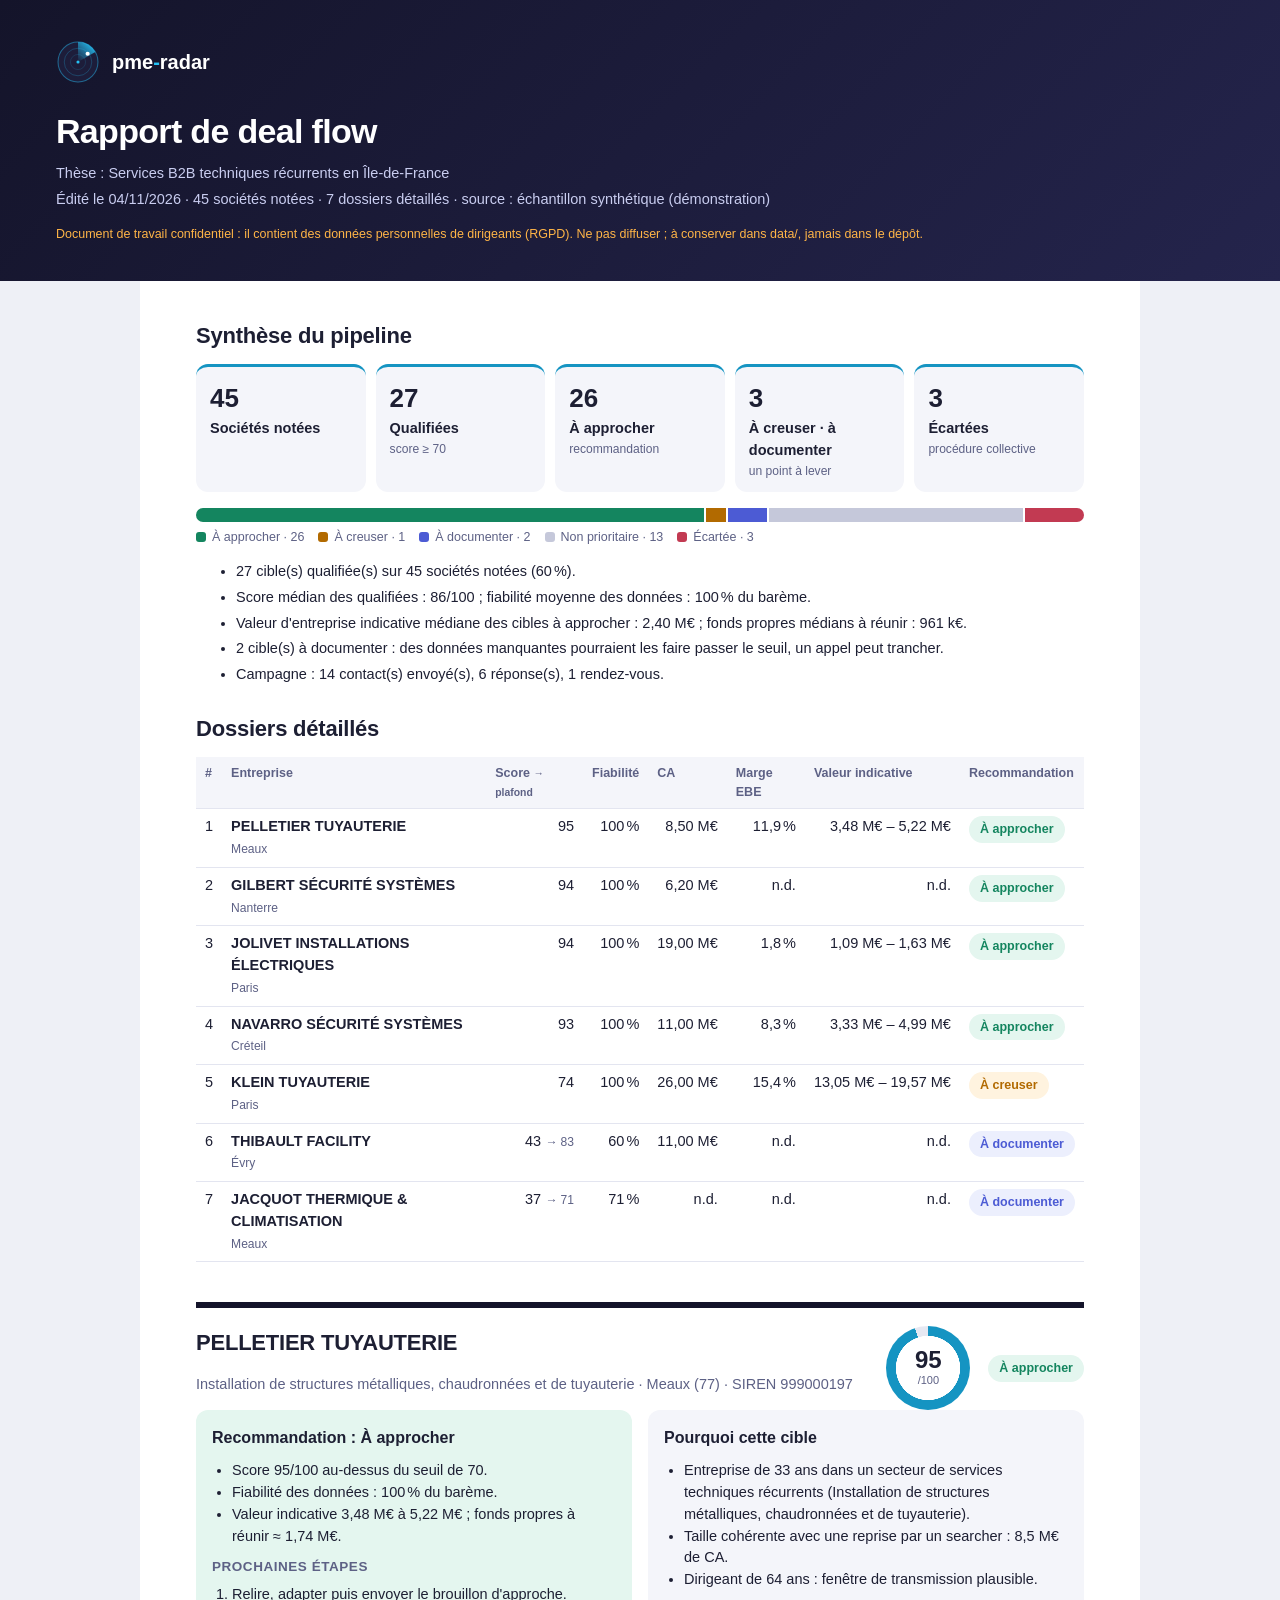
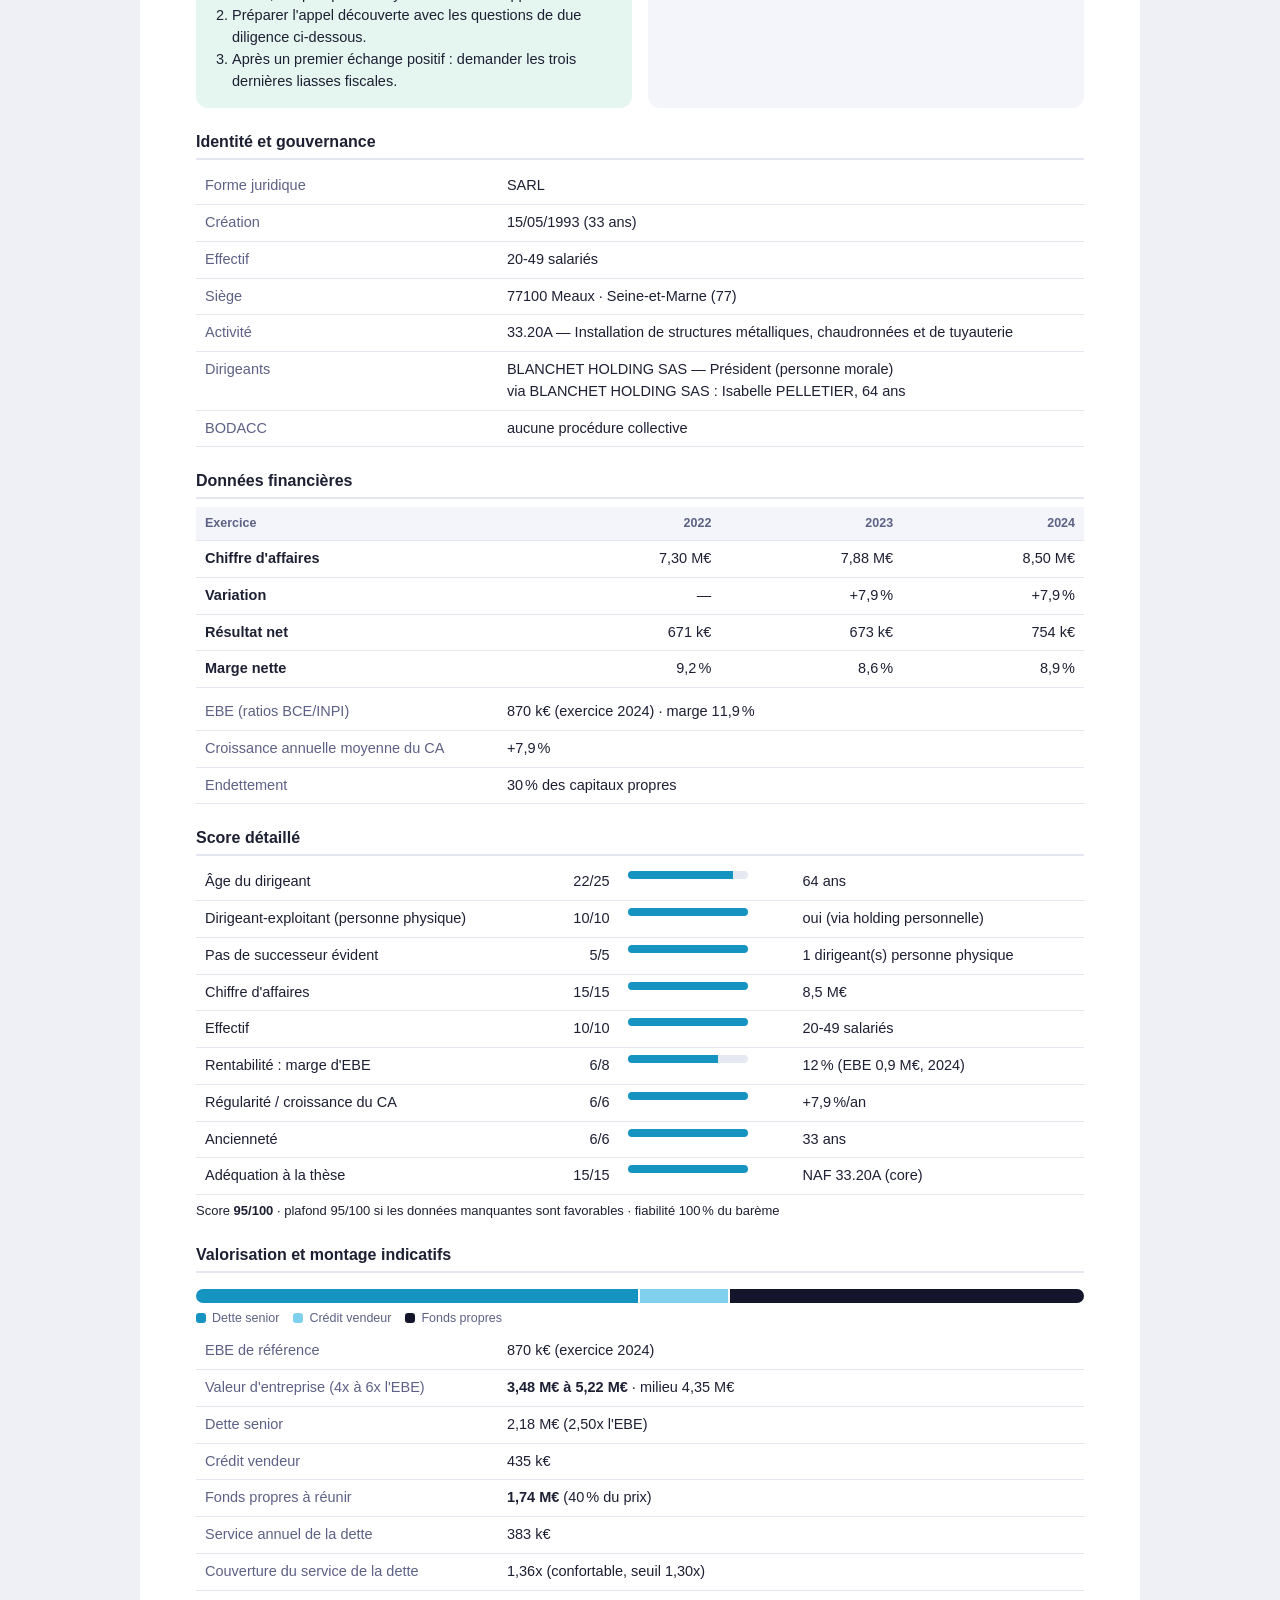
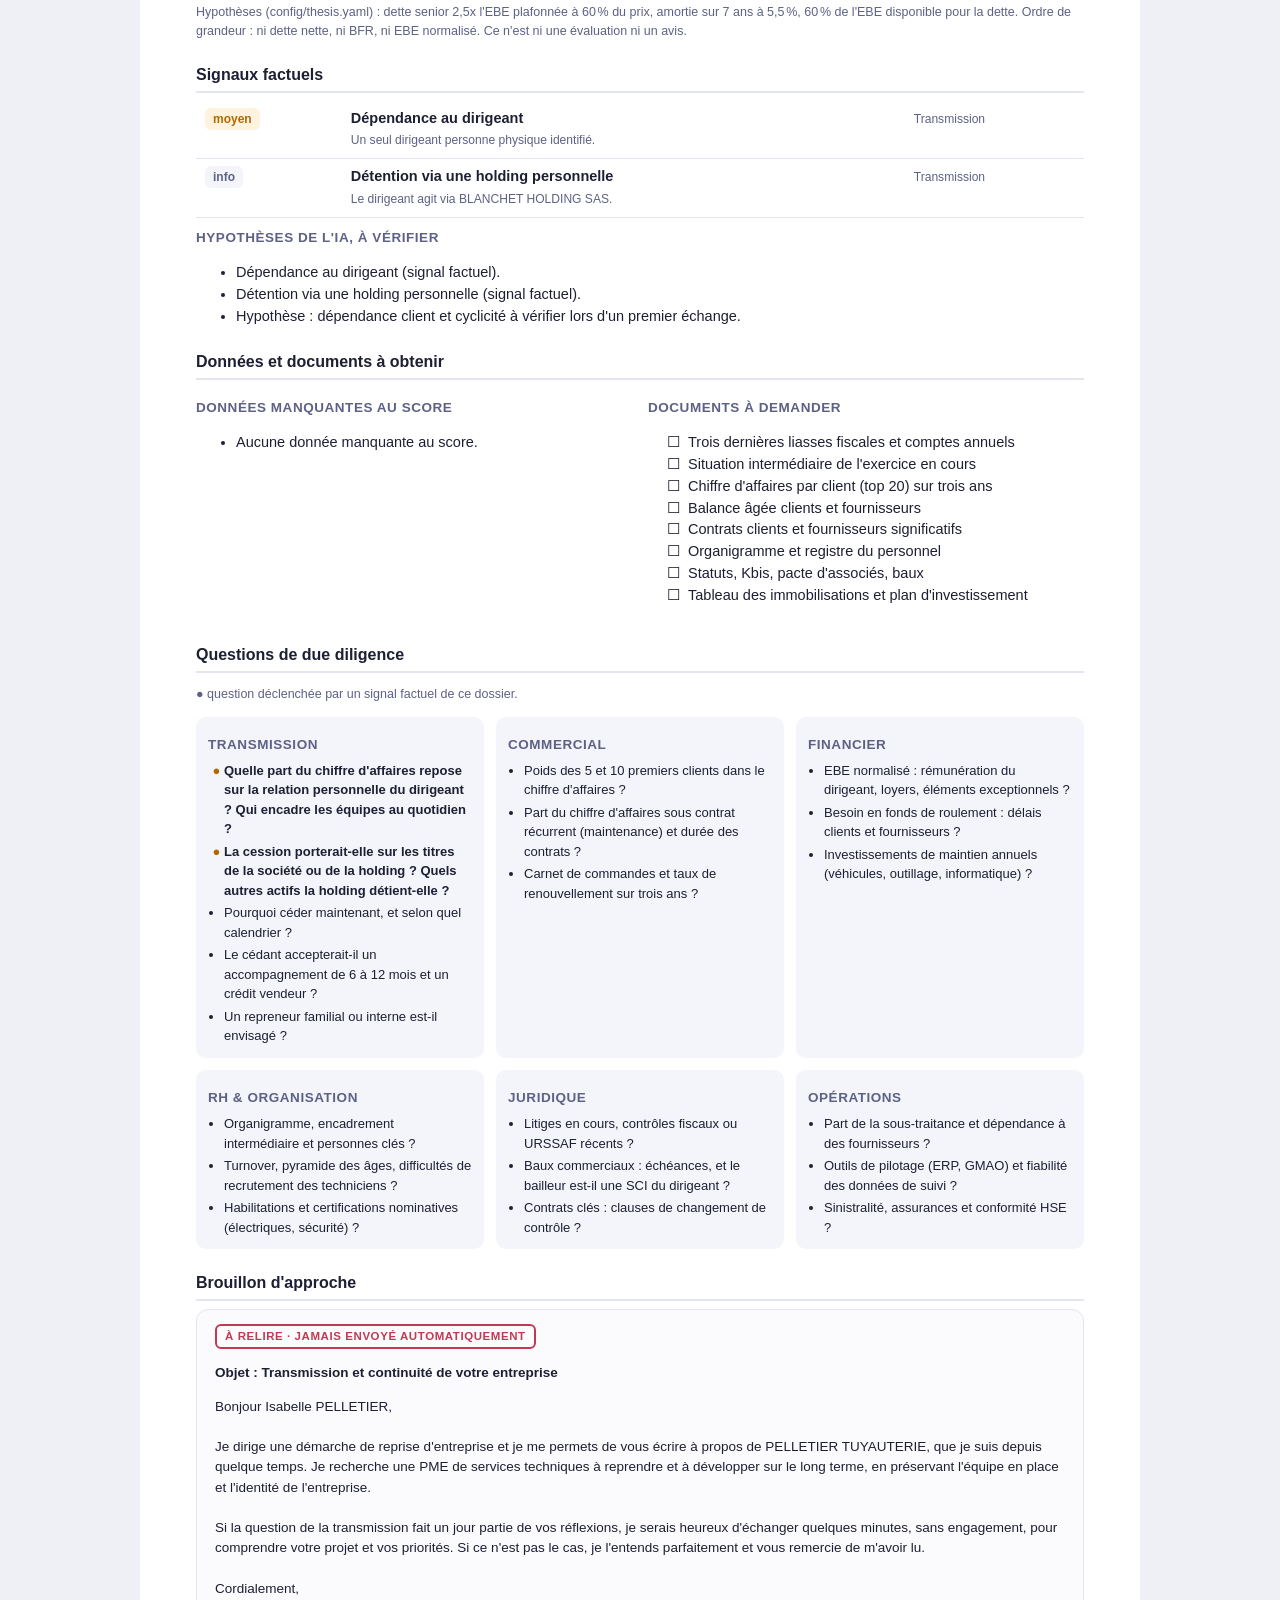
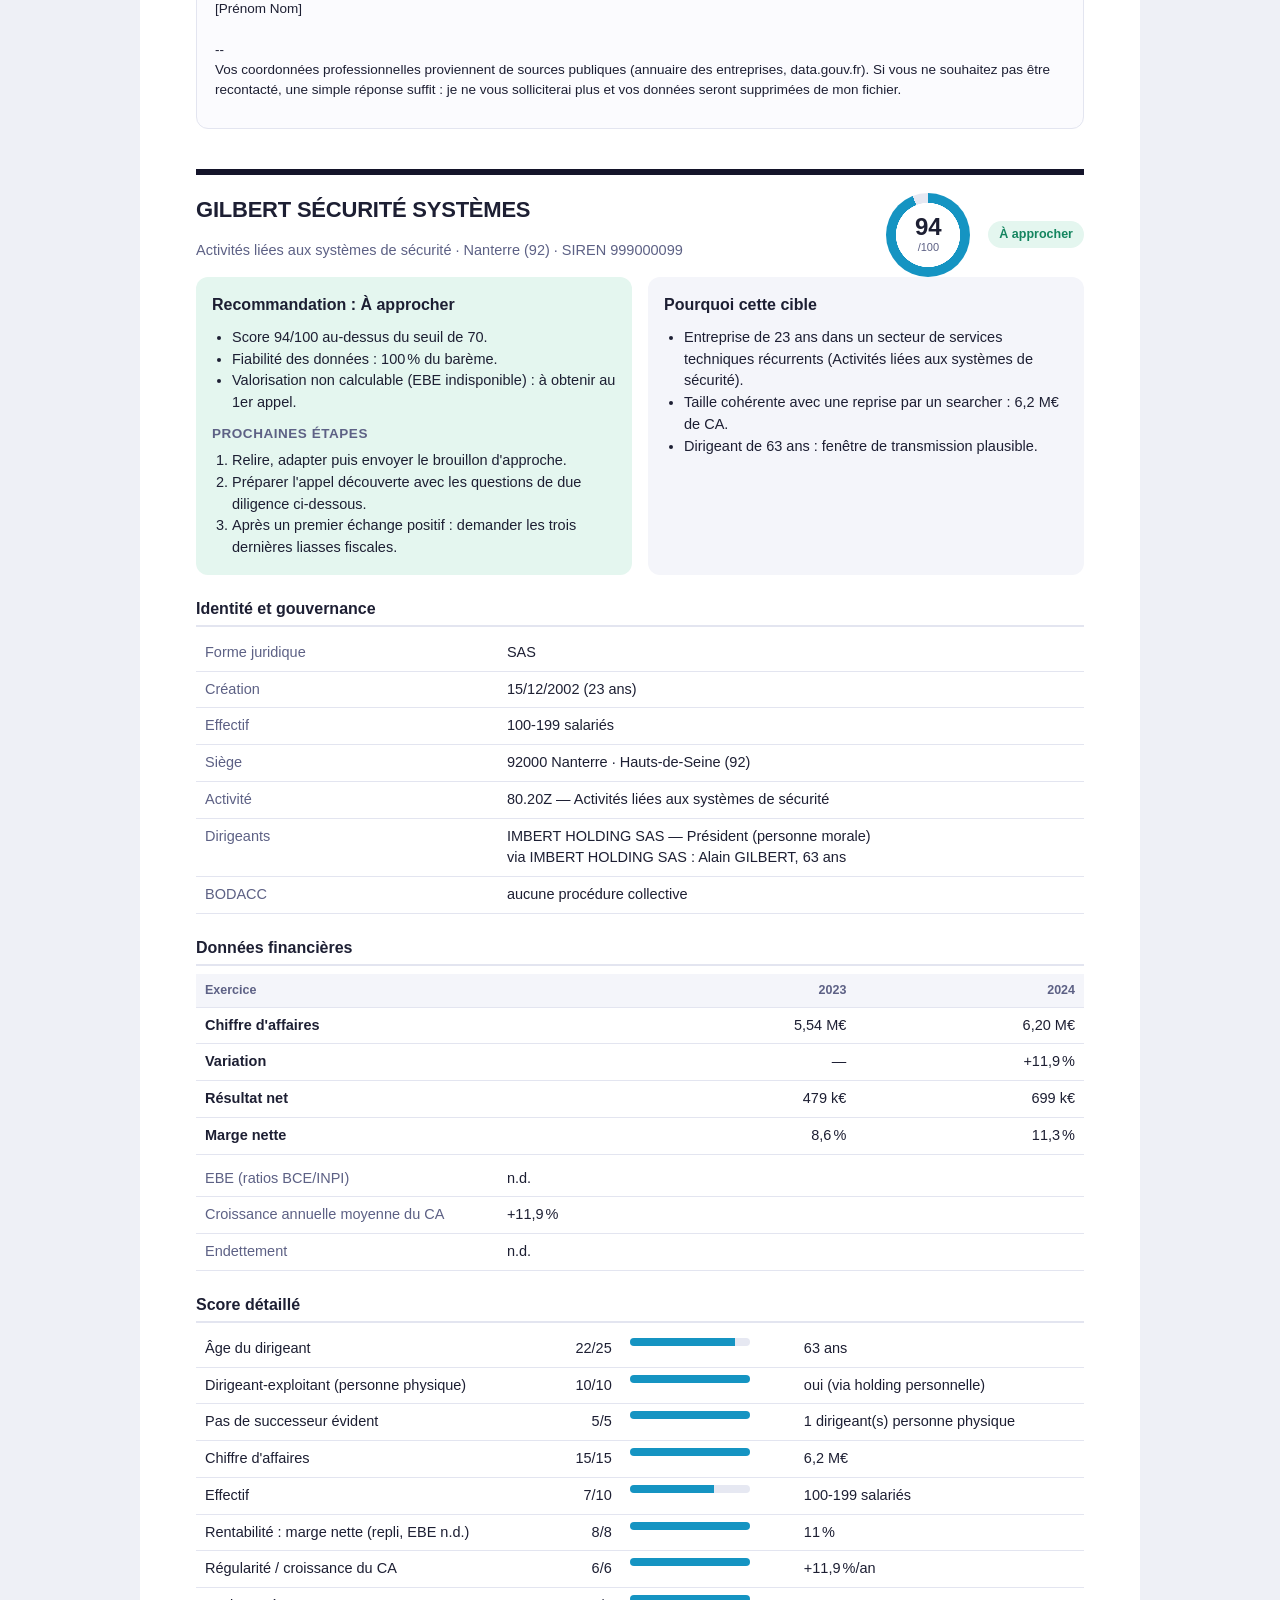
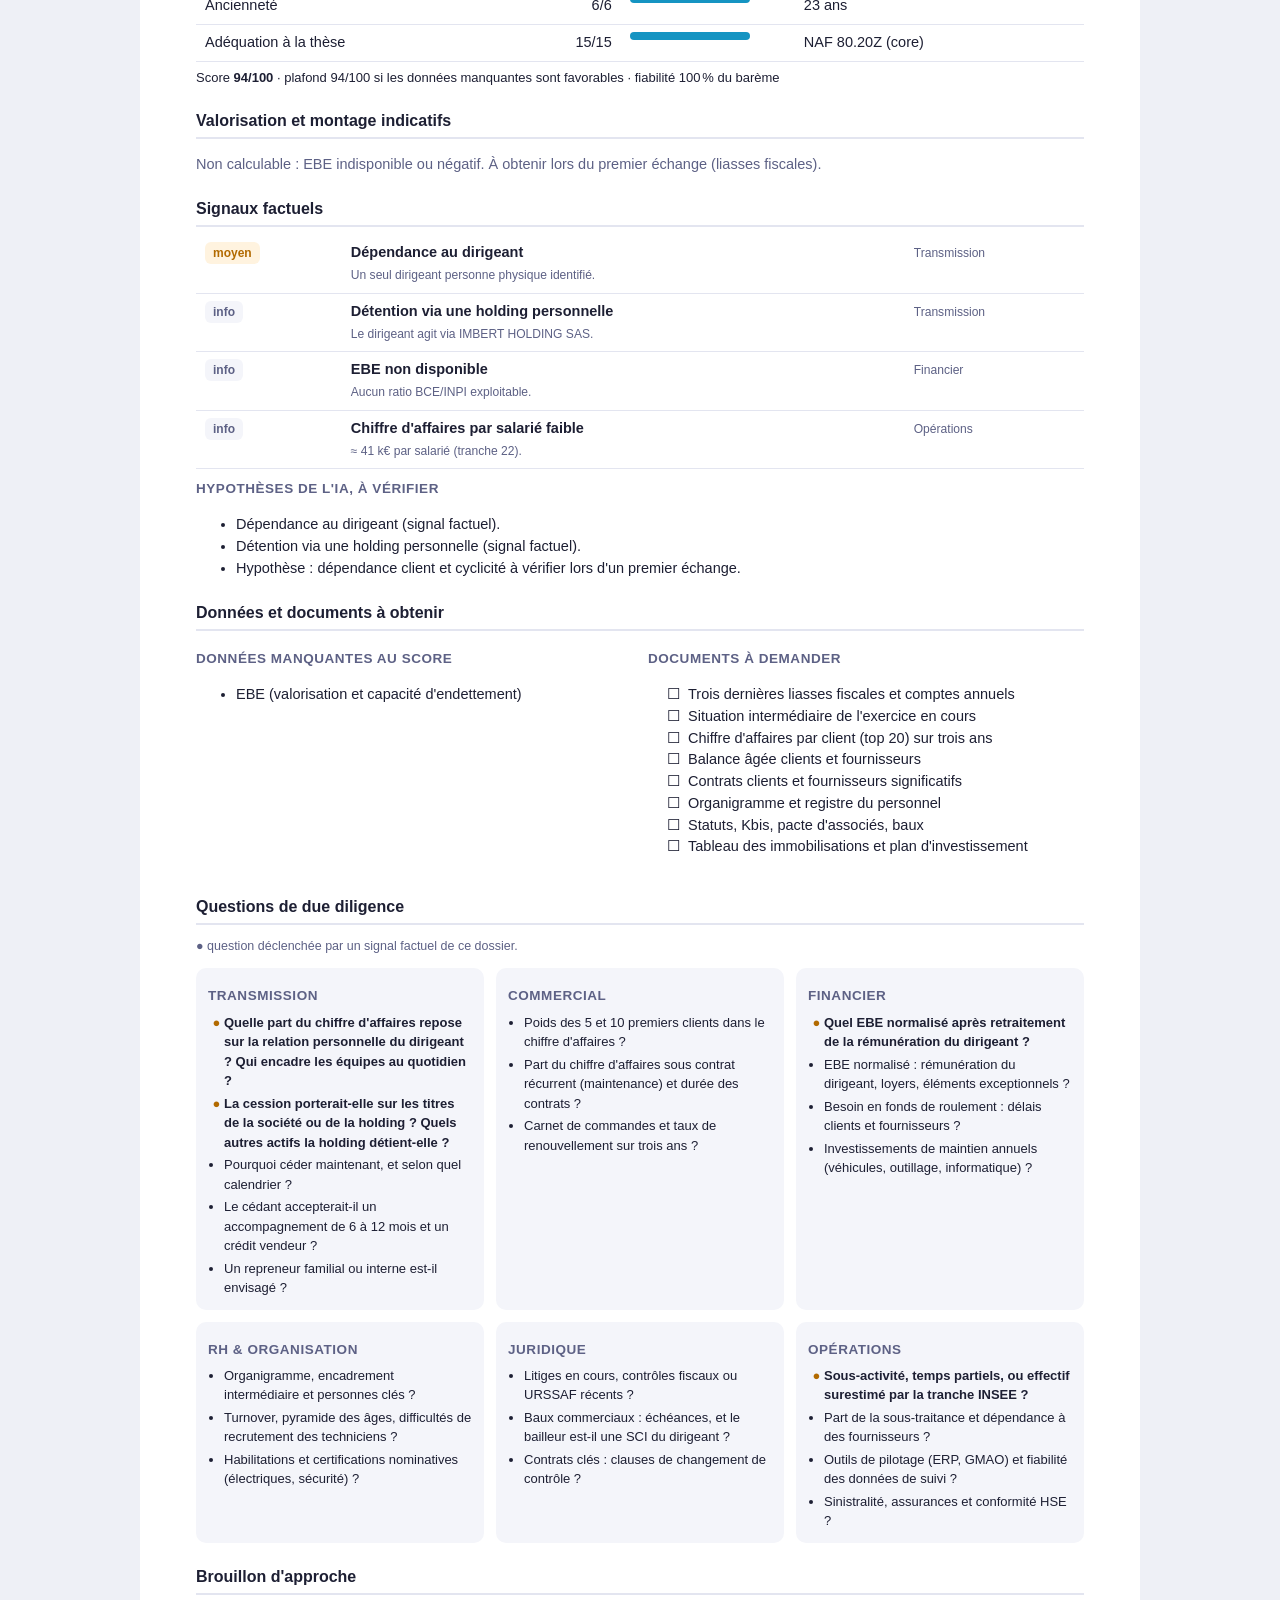
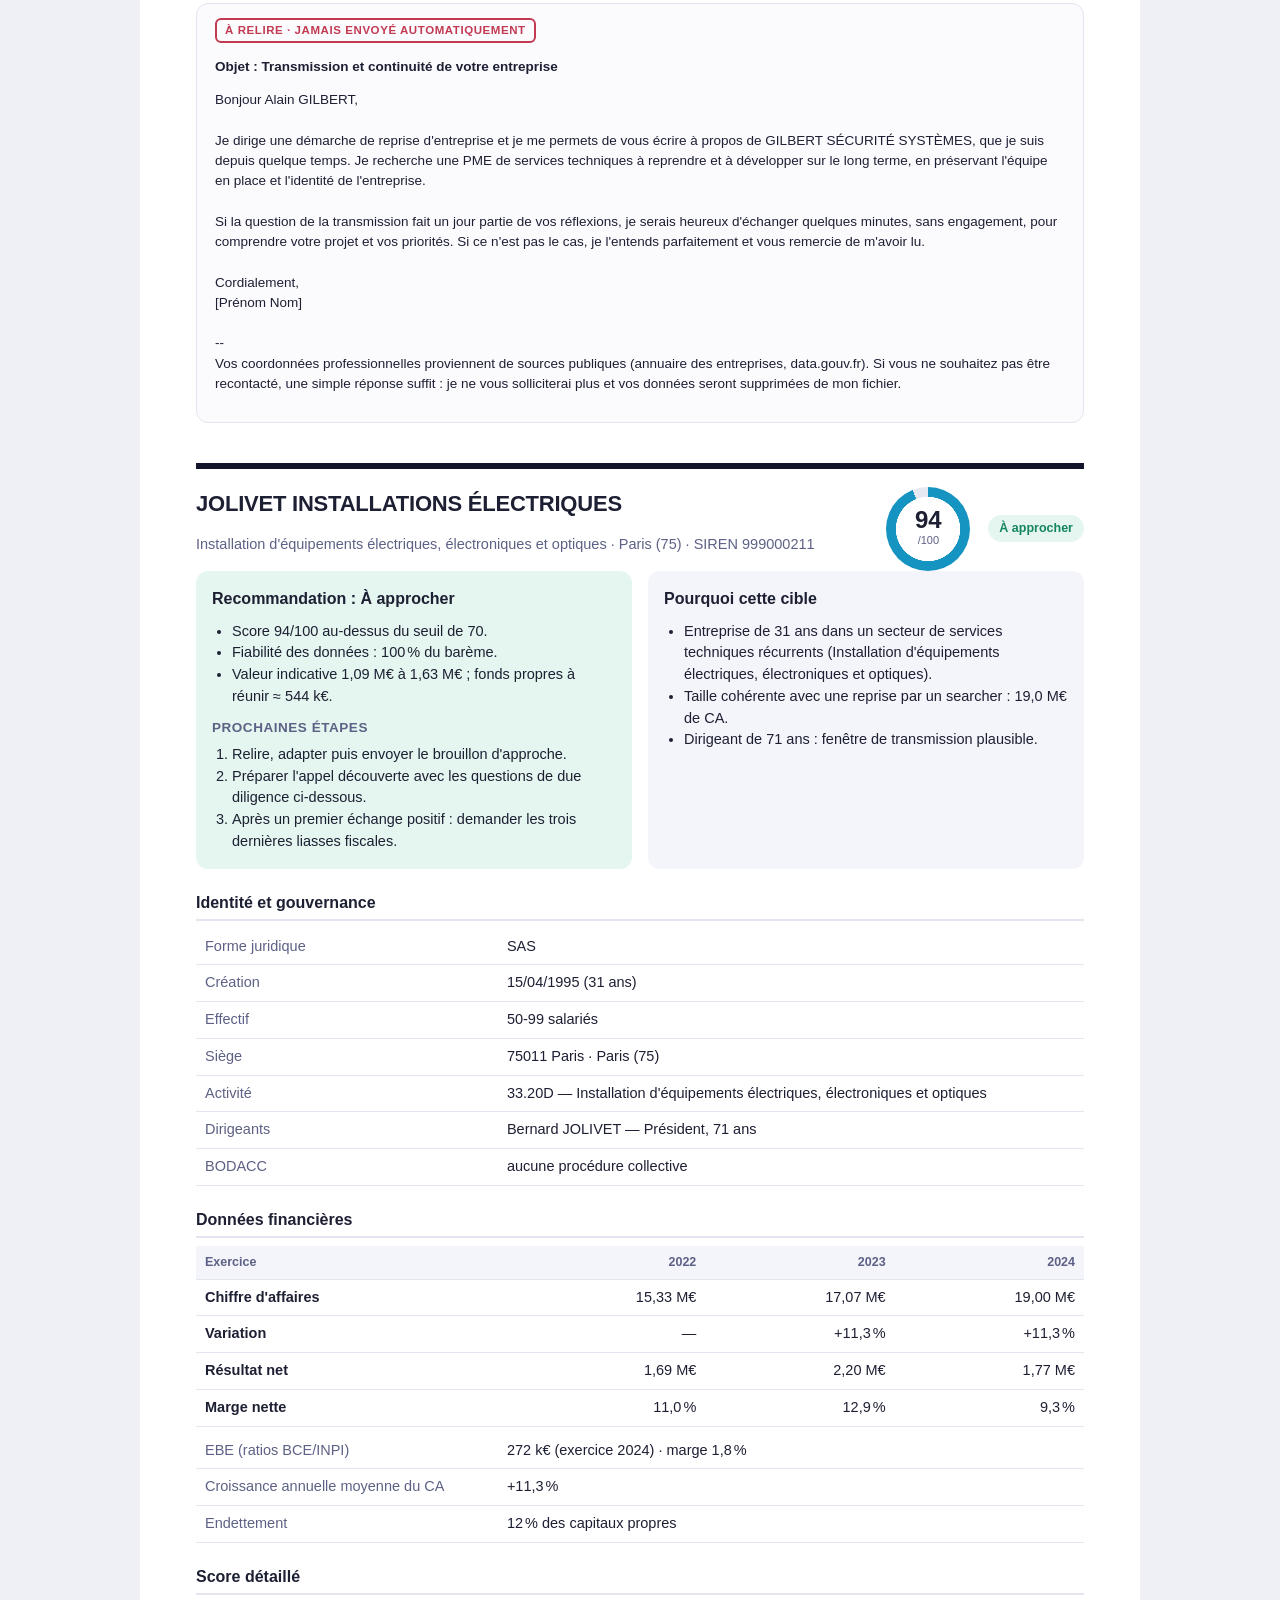
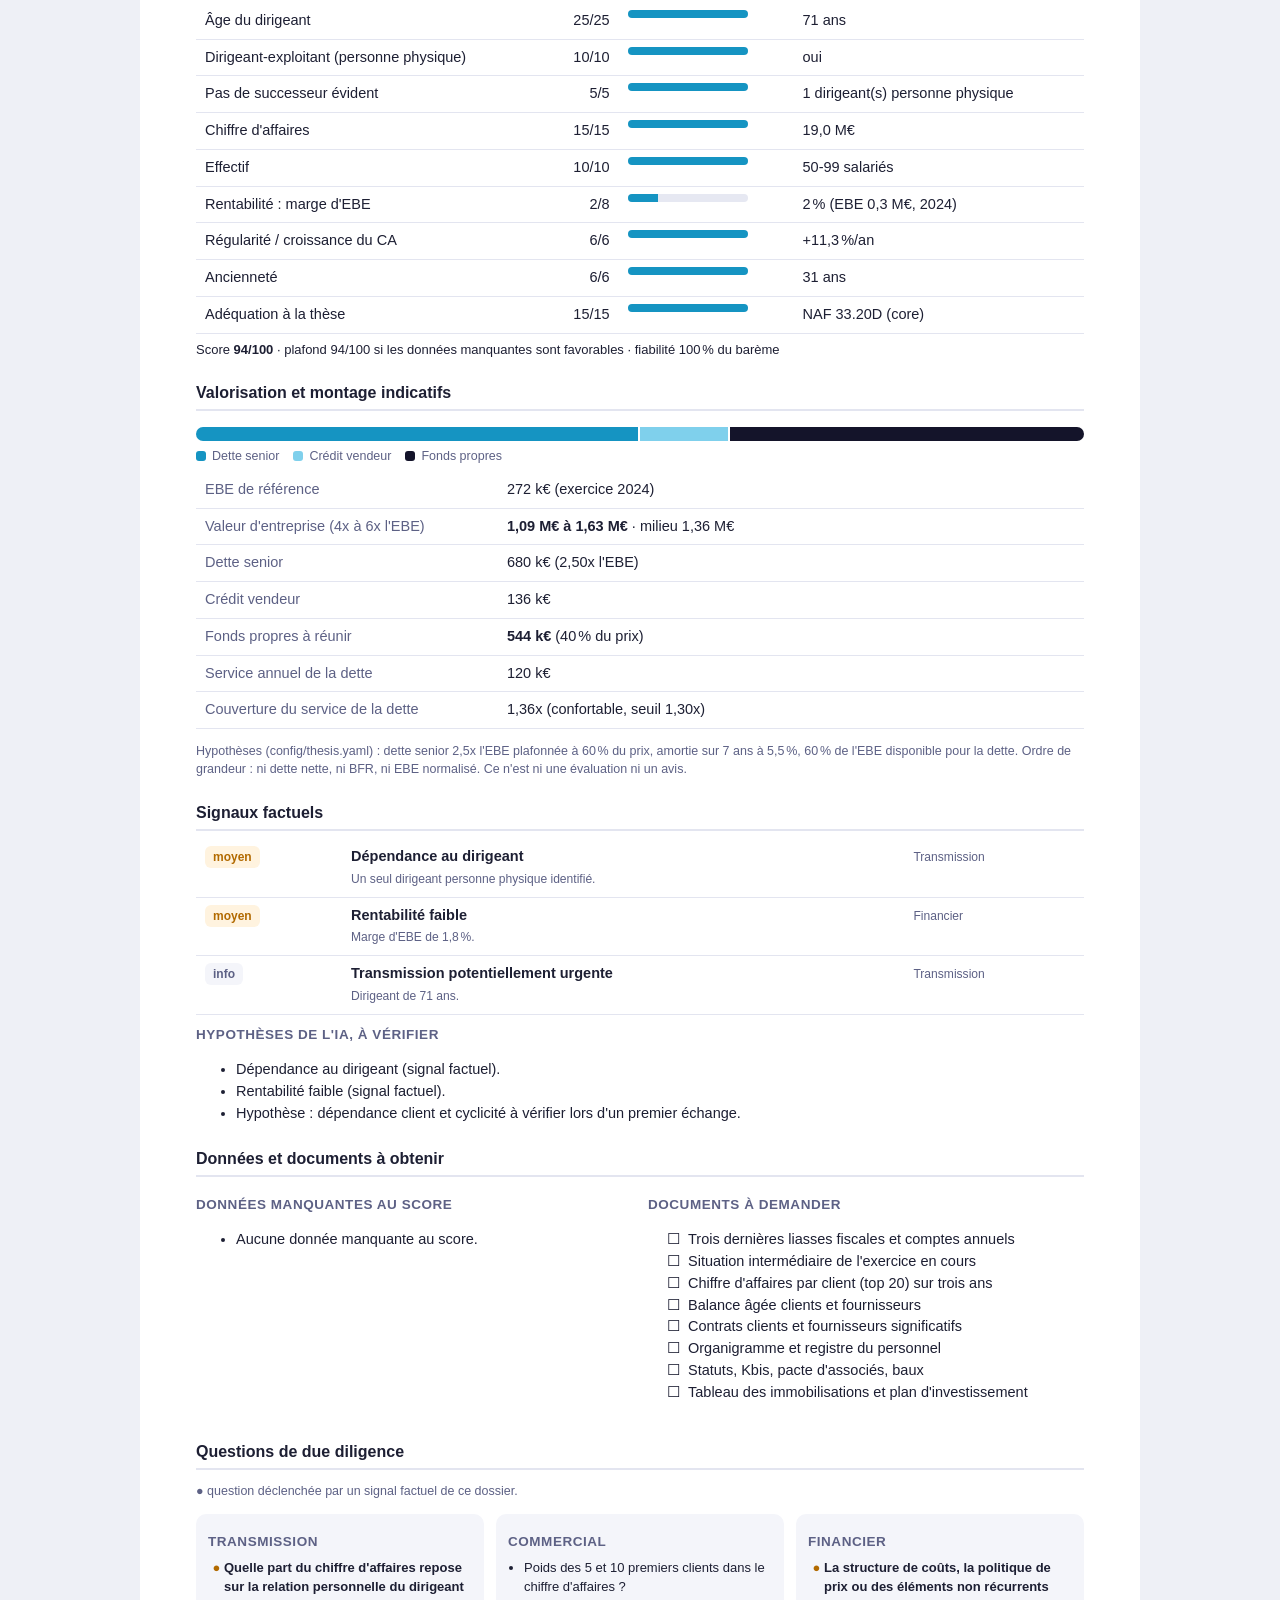
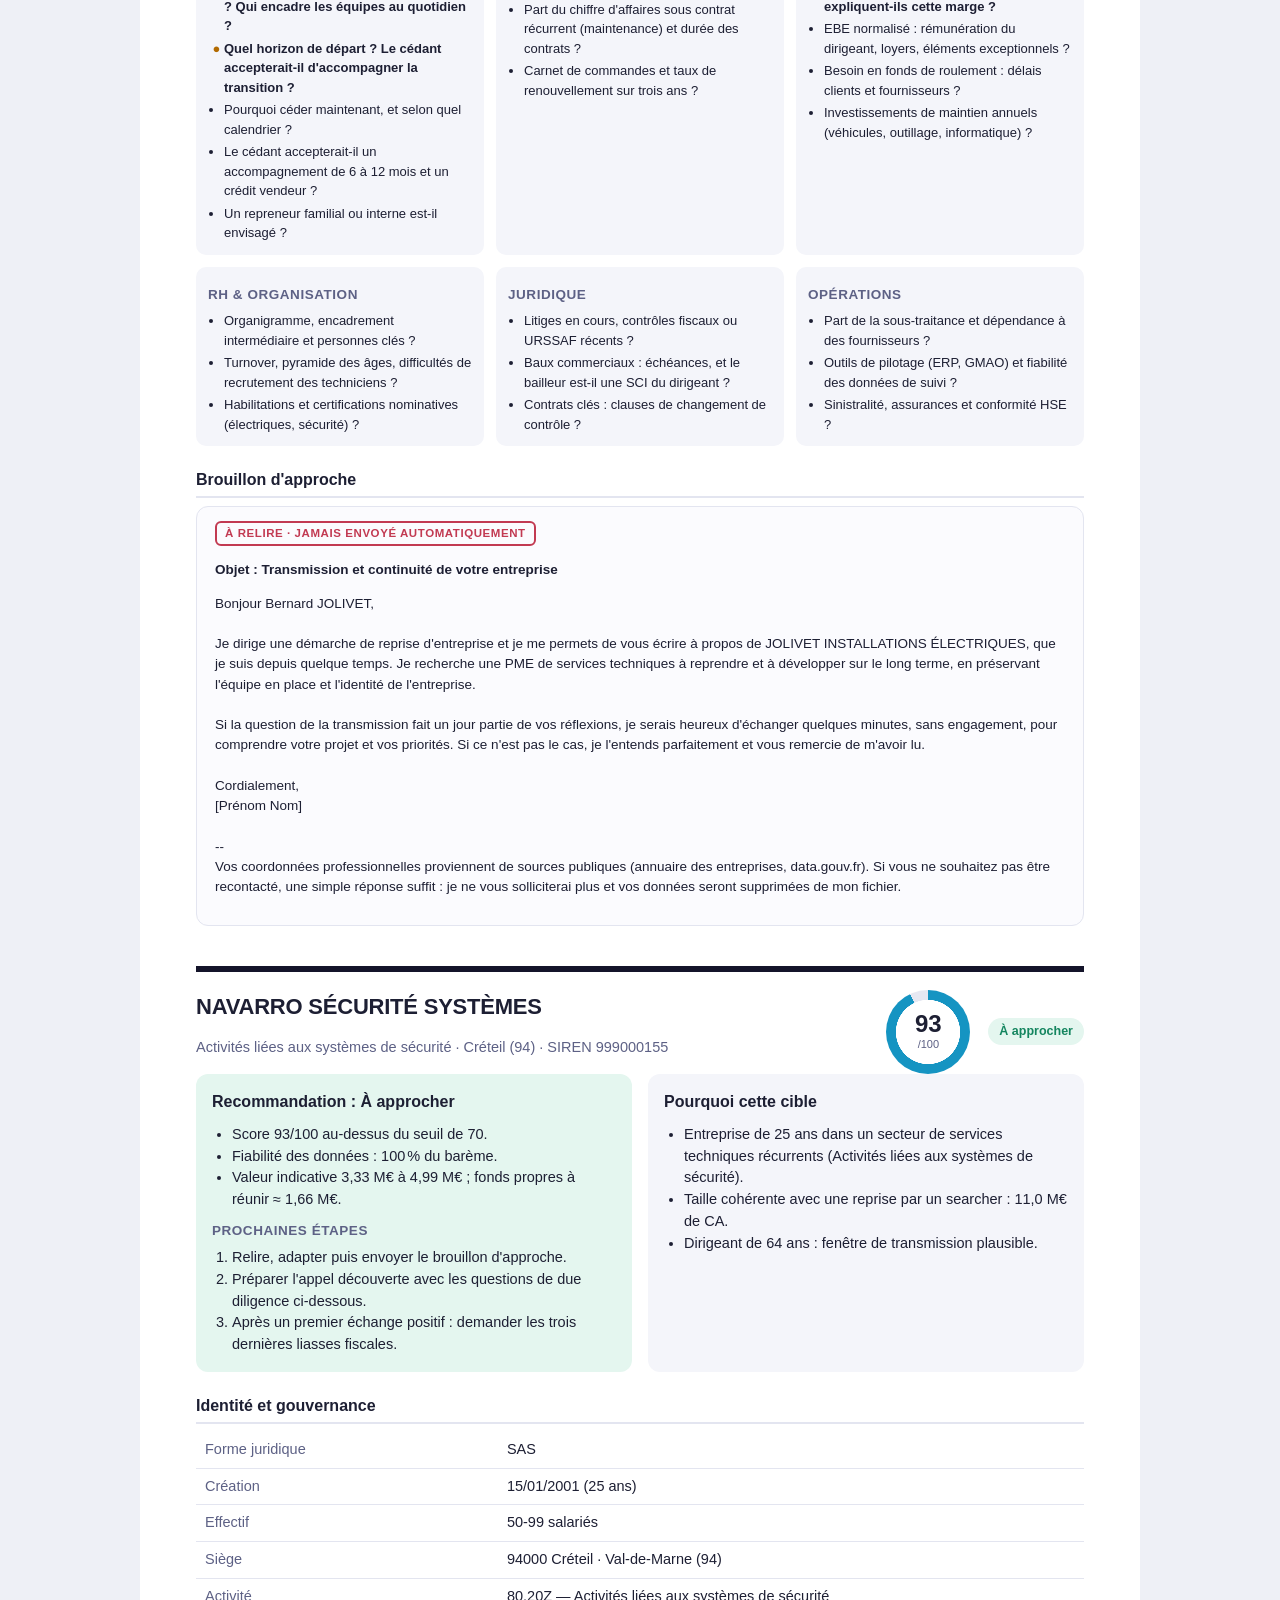
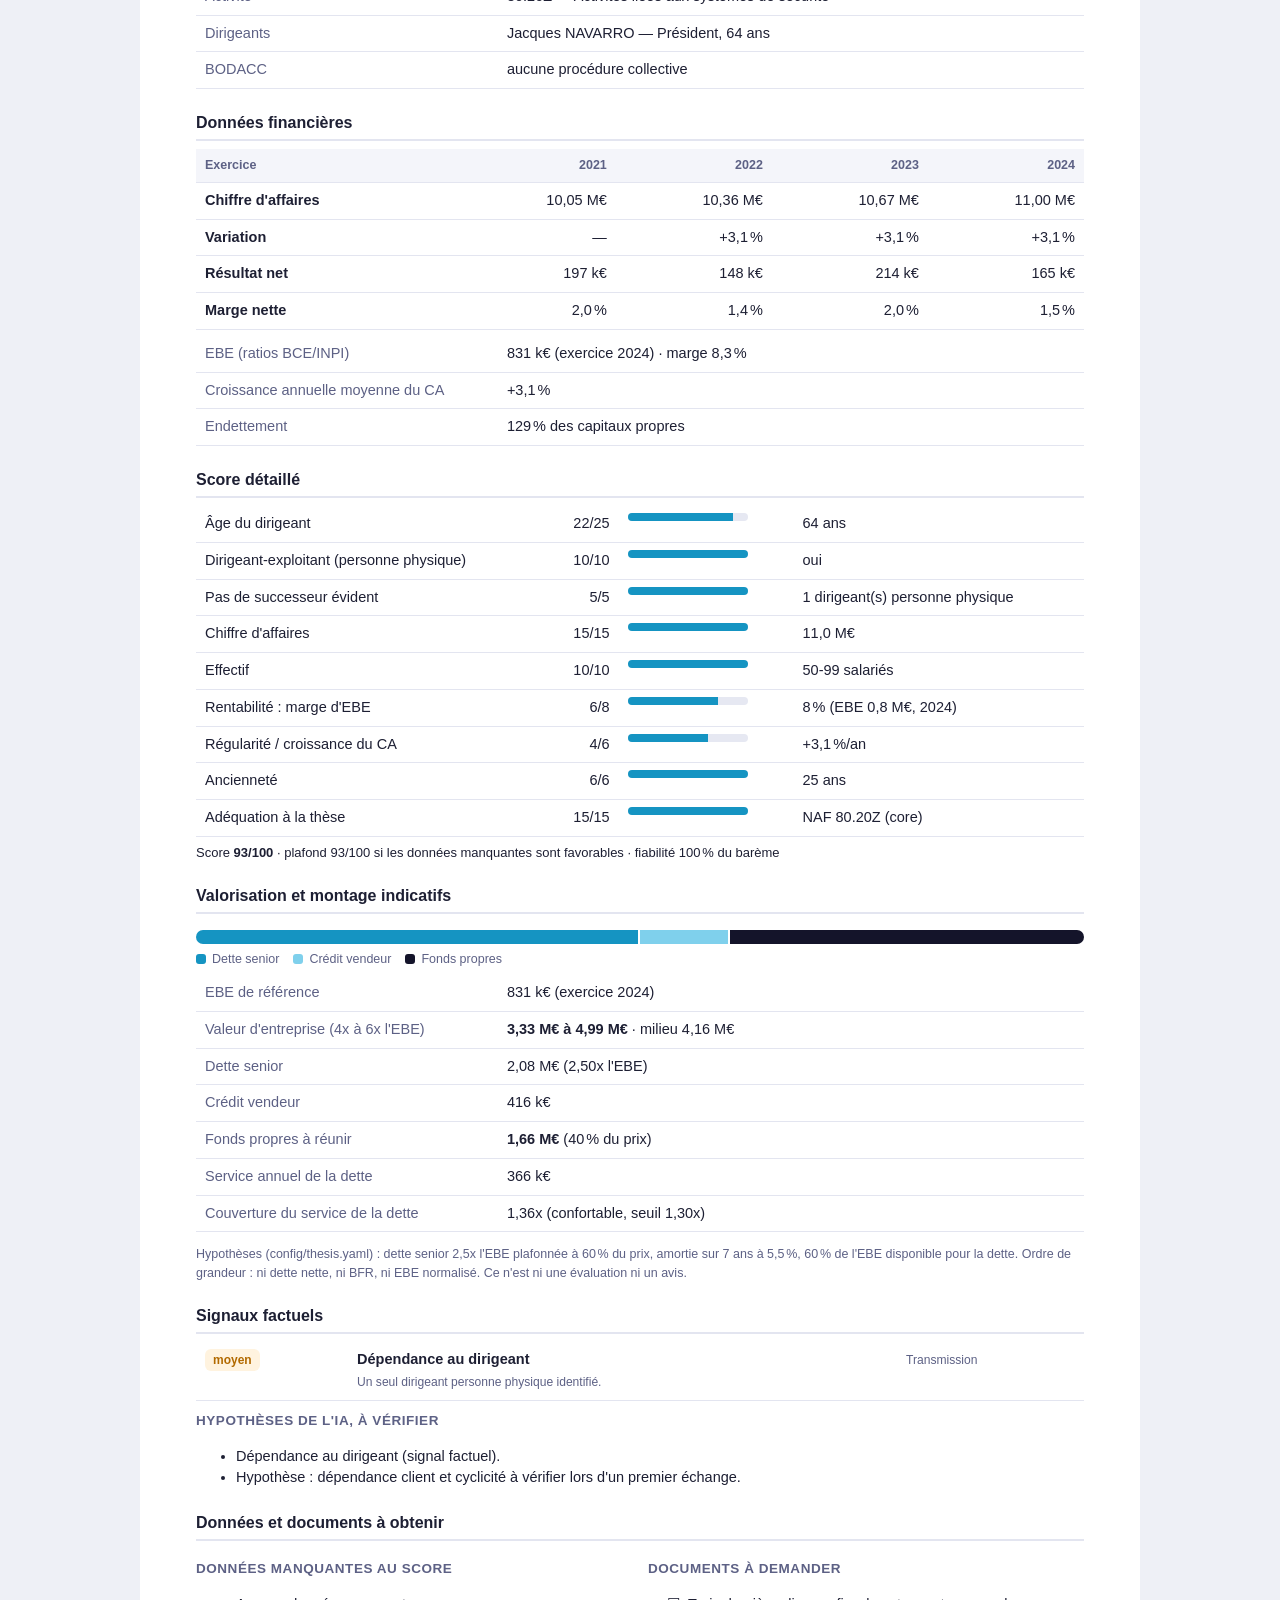
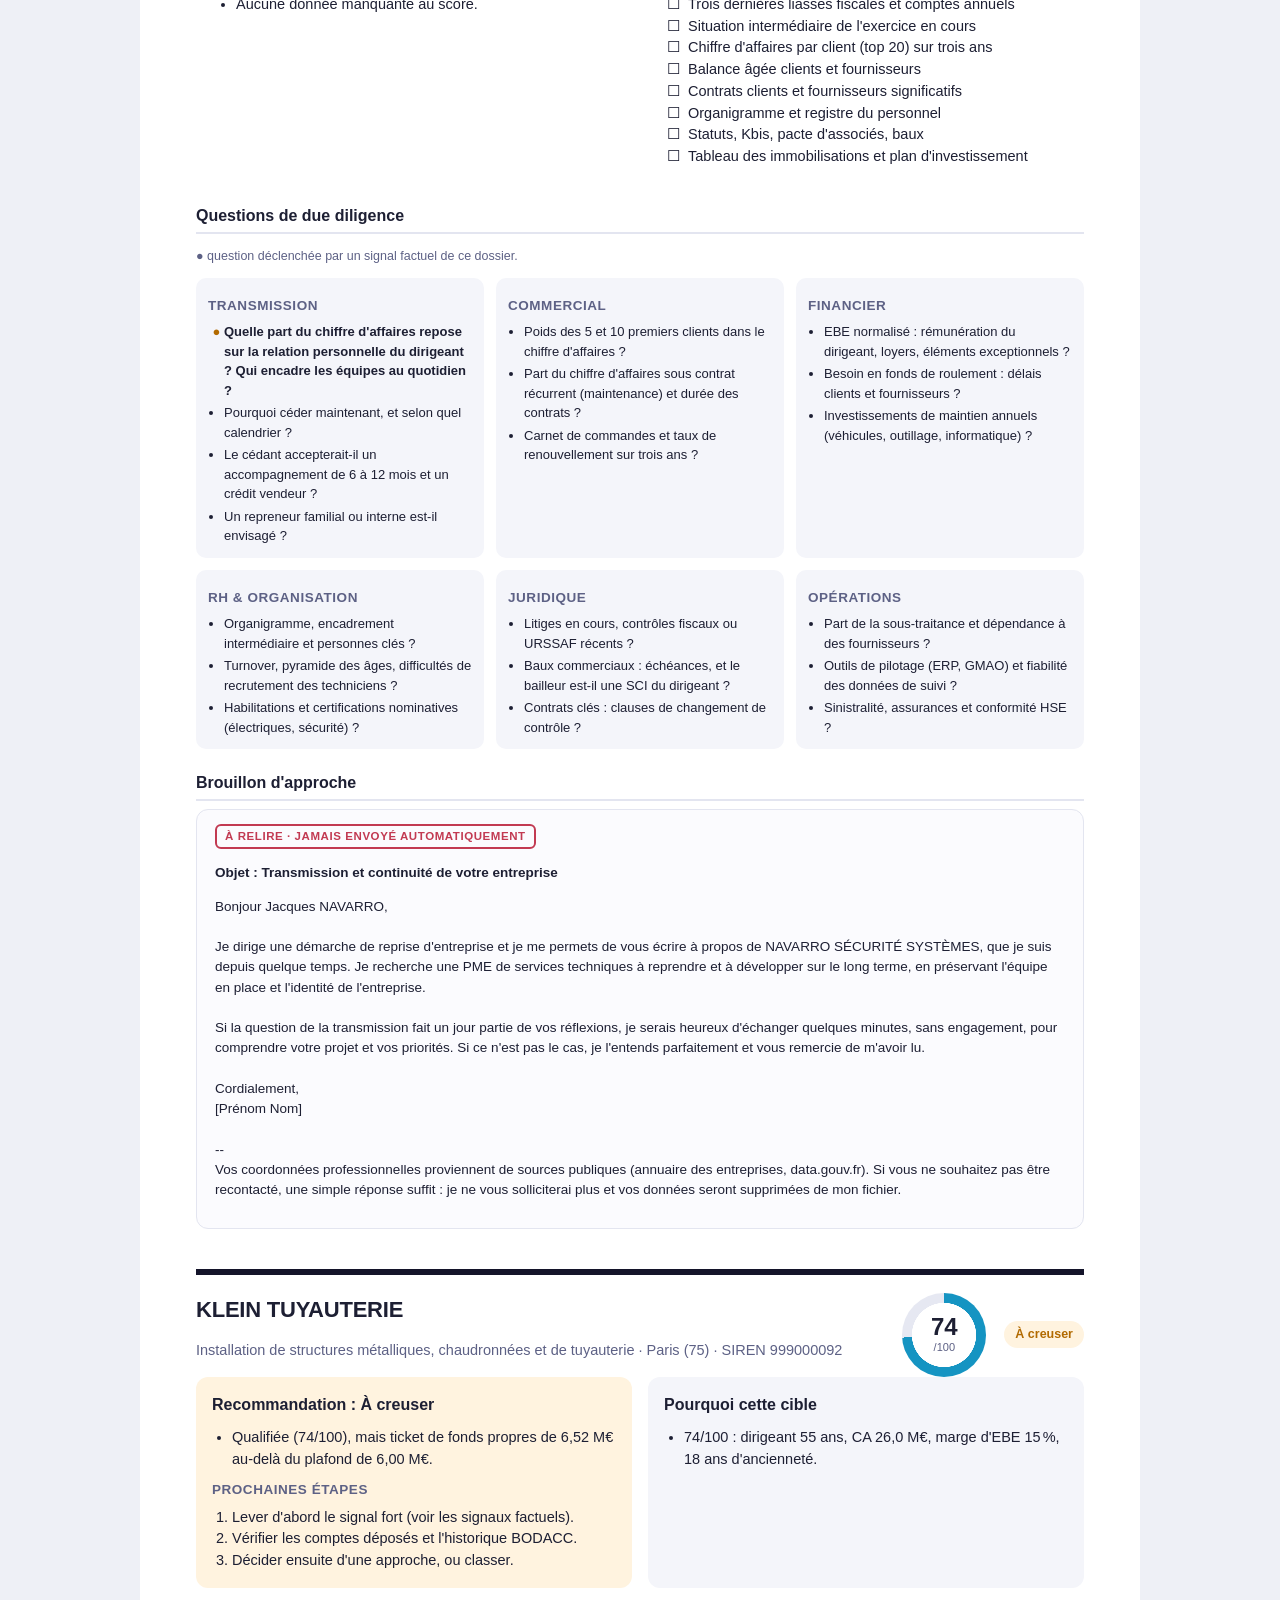
==== examples/rapport_deal_flow_sample.html @ 5a406015 "feat(rapport): rapport de deal flow avec dossier de pré-due diligence par cible - pme-radar report (" ====
<!doctype html>
<html lang="fr"><head><meta charset="utf-8"><meta name="viewport" content="width=device-width,initial-scale=1">
<title>Rapport de deal flow · pme-radar</title><style>
:root{--ink:#1d1f33;--muted:#5d6185;--line:#e3e5f0;--soft:#f4f5fa;--cyan:#1594c2;--cyan-l:#e6f6fc;
--go:#14855f;--go-l:#e4f6ef;--dig:#b26a00;--dig-l:#fff3df;--doc:#4c5bd4;--doc-l:#eceffd;--low:#6b6f8e;
--low-l:#eff0f5;--out:#c23a52;--out-l:#fdecef}
*{box-sizing:border-box}html{-webkit-print-color-adjust:exact;print-color-adjust:exact}
body{margin:0;background:#eef0f6;color:var(--ink);font:14.5px/1.5 Inter,"Segoe UI",Helvetica,Arial,sans-serif}
.cover{background:linear-gradient(135deg,#14142a 0%,#24244c 100%);color:#fff;padding:40px 56px 34px}
.cover .brand{display:flex;align-items:center;gap:12px;font-size:20px;font-weight:700}
.cover .brand span{color:#25c2f5}.cover h1{font-size:34px;margin:22px 0 6px;letter-spacing:-.02em}
.cover p{margin:4px 0;color:#c9cdf0}.cover .conf{margin-top:14px;font-size:12.5px;color:#ffb547}
main{max-width:1000px;margin:0 auto;background:#fff;padding:12px 56px 40px}
section{margin-top:26px}h2{font-size:22px;margin:0 0 12px;letter-spacing:-.01em}
h3{font-size:16px;margin:22px 0 8px;padding-bottom:4px;border-bottom:2px solid var(--line)}
h4{font-size:13.5px;margin:10px 0 6px;color:var(--muted);text-transform:uppercase;letter-spacing:.04em}
table{width:100%;border-collapse:collapse;margin:6px 0}th,td{padding:7px 9px;border-bottom:1px solid var(--line);
text-align:left;vertical-align:top}thead th{background:var(--soft);font-size:12.5px;color:var(--muted)}
.num{text-align:right;white-space:nowrap}.kv th{width:34%;color:var(--muted);font-weight:500}
.muted{color:var(--muted)}.small{font-size:12.5px}small{color:var(--muted)}
.kpis{display:grid;grid-template-columns:repeat(5,1fr);gap:10px}.kpi{background:var(--soft);border-radius:12px;
padding:12px 14px;border-top:3px solid var(--cyan)}.kpi b{display:block;font-size:26px}.kpi span{font-weight:600}
.kpi small{display:block}.stack{display:flex;height:14px;border-radius:7px;overflow:hidden;margin:16px 0 6px;gap:2px}
.stack i{display:block}.bar-go{background:var(--go)}.bar-dig{background:var(--dig)}.bar-doc{background:var(--doc)}
.bar-low{background:#c5c8da}.bar-out{background:var(--out)}.bar-debt{background:#1594c2}.bar-vendor{background:#7fd0ec}
.bar-equity{background:#14142a}.legend{display:flex;gap:14px;flex-wrap:wrap;font-size:12.5px;color:var(--muted)}
.lg:before{content:"";display:inline-block;width:10px;height:10px;border-radius:3px;margin-right:6px;vertical-align:-1px}
.lg-go:before{background:var(--go)}.lg-dig:before{background:var(--dig)}.lg-doc:before{background:var(--doc)}
.lg-low:before{background:#c5c8da}.lg-out:before{background:var(--out)}.lg-debt:before{background:#1594c2}
.lg-vendor:before{background:#7fd0ec}.lg-equity:before{background:#14142a}.points li{margin:4px 0}
.reco{display:inline-block;padding:4px 11px;border-radius:999px;font-size:12.5px;font-weight:700;white-space:nowrap}
.reco-go{background:var(--go-l);color:var(--go)}.reco-dig{background:var(--dig-l);color:var(--dig)}
.reco-doc{background:var(--doc-l);color:var(--doc)}.reco-low{background:var(--low-l);color:var(--low)}
.reco-out{background:var(--out-l);color:var(--out)}.rank a{color:var(--ink);font-weight:600;text-decoration:none}
.dossier{border-top:6px solid #14142a;padding-top:18px;margin-top:40px}
.d-head{display:flex;align-items:center;gap:18px}.d-head>div:first-child{flex:1}.d-head h2{margin:0}
.gauge{--v:0;width:84px;height:84px;border-radius:50%;display:grid;place-content:center;text-align:center;
background:radial-gradient(closest-side,#fff 76%,transparent 77% 100%),conic-gradient(var(--cyan) calc(var(--v)*1%),#e6e8f2 0)}
.gauge b{font-size:24px;line-height:1}.gauge small{font-size:11px}
.grid2{display:grid;grid-template-columns:1fr 1fr;gap:16px}.box{background:var(--soft);border-radius:12px;padding:12px 16px}
.box h3{border:0;margin:4px 0 6px}.box-go{background:var(--go-l)}.box-dig{background:var(--dig-l)}
.box-doc{background:var(--doc-l)}.box-out{background:var(--out-l)}.box ul,.box ol{margin:4px 0;padding-left:20px}
.meter{display:block;height:8px;background:#e6e8f2;border-radius:4px;overflow:hidden;width:120px}
.meter i{display:block;height:100%;background:var(--cyan)}.score tr.missing td{color:var(--muted)}
.score tr.pen td{color:var(--out)}.nd{font-size:11px;color:var(--doc);background:var(--doc-l);padding:1px 6px;border-radius:5px}
.foot{font-size:13px;margin:6px 0}.lvl{display:inline-block;padding:2px 8px;border-radius:6px;font-size:12px;font-weight:700}
.lvl-high{background:var(--out-l);color:var(--out)}.lvl-mid{background:var(--dig-l);color:var(--dig)}
.lvl-info{background:var(--soft);color:var(--muted)}.txt-red{color:var(--out);font-weight:600}
.qgrid{display:grid;grid-template-columns:1fr 1fr 1fr;gap:12px}.qblock{background:var(--soft);border-radius:10px;padding:8px 12px}
.qblock ul{padding-left:16px;margin:4px 0}.qblock li{margin:3px 0;font-size:13px}.qblock li.trig{font-weight:600}
.qblock li.trig::marker{content:"● ";color:var(--dig)}ul.check{list-style:"☐  "}
.mail{border:1px solid var(--line);border-radius:12px;padding:14px 18px;font-size:13.5px;background:#fbfbfe}
.stampx{display:inline-block;color:var(--out);border:2px solid var(--out);border-radius:6px;padding:2px 8px;
font-size:11.5px;font-weight:800;letter-spacing:.05em;text-transform:uppercase}
.annex{border-top:1px solid var(--line);padding-top:12px}
@page{size:A4;margin:13mm}
@media print{body{background:#fff;font-size:12.5px}main{max-width:none;padding:0 4px}.cover{padding:26px 30px}
.dossier{break-before:page;margin-top:0}.box,.qblock,.mail,.kpi,.kv,.score,.fin,.signals{break-inside:avoid}
h2,h3,h4{break-after:avoid}tr{break-inside:avoid}}
</style></head><body>
<header class="cover"><div class="brand"><svg viewBox="0 0 128 128" width="44" height="44" aria-hidden="true"><defs><linearGradient id="rs" x1="64" y1="64" x2="108" y2="18" gradientUnits="userSpaceOnUse"><stop offset="0" stop-color="#25c2f5" stop-opacity="0"/><stop offset="1" stop-color="#25c2f5" stop-opacity=".9"/></linearGradient></defs><circle cx="64" cy="64" r="60" fill="#1d1d3a"/><g fill="none" stroke="#25c2f5"><circle cx="64" cy="64" r="58" stroke-opacity=".45" stroke-width="3"/><circle cx="64" cy="64" r="40" stroke-opacity=".28" stroke-width="2.5"/><circle cx="64" cy="64" r="22" stroke-opacity=".22" stroke-width="2"/></g><path d="M64 64 L64 6 A58 58 0 0 1 114.23 35 Z" fill="url(#rs)"/><circle cx="92" cy="40" r="6" fill="#fff"/><circle cx="64" cy="64" r="4.5" fill="#25c2f5"/></svg><div>pme<span>-</span>radar</div></div>
<h1>Rapport de deal flow</h1><p>Thèse : Services B2B techniques récurrents en Île-de-France</p>
<p>Édité le 04/11/2026 · 45 sociétés notées · 7 dossiers détaillés · source :
échantillon synthétique (démonstration)</p><p class="conf">Document de travail confidentiel : il contient des données personnelles de
dirigeants (RGPD). Ne pas diffuser ; à conserver dans data/, jamais dans le dépôt.</p></header>
<main><section><h2>Synthèse du pipeline</h2><div class="kpis"><div class="kpi"><b>45</b><span>Sociétés notées</span><small></small></div><div class="kpi"><b>27</b><span>Qualifiées</span><small>score ≥ 70</small></div><div class="kpi"><b>26</b><span>À approcher</span><small>recommandation</small></div><div class="kpi"><b>3</b><span>À creuser · à documenter</span><small>un point à lever</small></div><div class="kpi"><b>3</b><span>Écartées</span><small>procédure collective</small></div></div><div class="stack"><i class="bar-go" style="flex:26" title="26"></i><i class="bar-dig" style="flex:1" title="1"></i><i class="bar-doc" style="flex:2" title="2"></i><i class="bar-low" style="flex:13" title="13"></i><i class="bar-out" style="flex:3" title="3"></i></div><div class="legend"><span class="lg lg-go">À approcher · 26</span><span class="lg lg-dig">À creuser · 1</span><span class="lg lg-doc">À documenter · 2</span><span class="lg lg-low">Non prioritaire · 13</span><span class="lg lg-out">Écartée · 3</span></div><ul class="points"><li>27 cible(s) qualifiée(s) sur 45 sociétés notées (60 %).</li><li>Score médian des qualifiées : 86/100 ; fiabilité moyenne des données : 100 % du barème.</li><li>Valeur d&#x27;entreprise indicative médiane des cibles à approcher : 2,40 M€ ; fonds propres médians à réunir : 961 k€.</li><li>2 cible(s) à documenter : des données manquantes pourraient les faire passer le seuil, un appel peut trancher.</li><li>Campagne : 14 contact(s) envoyé(s), 6 réponse(s), 1 rendez-vous.</li></ul></section><section><h2>Dossiers détaillés</h2><table class="rank"><thead><tr><th>#</th><th>Entreprise</th><th>Score <small>→ plafond</small></th><th>Fiabilité</th><th>CA</th><th>Marge EBE</th><th>Valeur indicative</th><th>Recommandation</th></tr></thead><tbody><tr><td>1</td><td><a href="#d-999000197">PELLETIER TUYAUTERIE</a><br><small>Meaux</small></td><td class=num>95</td><td class=num>100 %</td><td class=num>8,50 M€</td><td class=num>11,9 %</td><td class=num>3,48 M€ – 5,22 M€</td><td><span class="reco reco-go">À approcher</span></td></tr><tr><td>2</td><td><a href="#d-999000099">GILBERT SÉCURITÉ SYSTÈMES</a><br><small>Nanterre</small></td><td class=num>94</td><td class=num>100 %</td><td class=num>6,20 M€</td><td class=num>n.d.</td><td class=num>n.d.</td><td><span class="reco reco-go">À approcher</span></td></tr><tr><td>3</td><td><a href="#d-999000211">JOLIVET INSTALLATIONS ÉLECTRIQUES</a><br><small>Paris</small></td><td class=num>94</td><td class=num>100 %</td><td class=num>19,00 M€</td><td class=num>1,8 %</td><td class=num>1,09 M€ – 1,63 M€</td><td><span class="reco reco-go">À approcher</span></td></tr><tr><td>4</td><td><a href="#d-999000155">NAVARRO SÉCURITÉ SYSTÈMES</a><br><small>Créteil</small></td><td class=num>93</td><td class=num>100 %</td><td class=num>11,00 M€</td><td class=num>8,3 %</td><td class=num>3,33 M€ – 4,99 M€</td><td><span class="reco reco-go">À approcher</span></td></tr><tr><td>5</td><td><a href="#d-999000092">KLEIN TUYAUTERIE</a><br><small>Paris</small></td><td class=num>74</td><td class=num>100 %</td><td class=num>26,00 M€</td><td class=num>15,4 %</td><td class=num>13,05 M€ – 19,57 M€</td><td><span class="reco reco-dig">À creuser</span></td></tr><tr><td>6</td><td><a href="#d-999000309">THIBAULT FACILITY</a><br><small>Évry</small></td><td class=num>43 <small>→ 83</small></td><td class=num>60 %</td><td class=num>11,00 M€</td><td class=num>n.d.</td><td class=num>n.d.</td><td><span class="reco reco-doc">À documenter</span></td></tr><tr><td>7</td><td><a href="#d-999000134">JACQUOT THERMIQUE &amp; CLIMATISATION</a><br><small>Meaux</small></td><td class=num>37 <small>→ 71</small></td><td class=num>71 %</td><td class=num>n.d.</td><td class=num>n.d.</td><td class=num>n.d.</td><td><span class="reco reco-doc">À documenter</span></td></tr></tbody></table></section><section class="dossier" id="d-999000197">
<div class="d-head"><div><h2>PELLETIER TUYAUTERIE</h2><p class="muted">Installation de structures métalliques, chaudronnées et de tuyauterie · Meaux
(77) · SIREN 999000197</p></div>
<div class="gauge" style="--v:95"><b>95</b><small>/100</small></div><span class="reco reco-go">À approcher</span></div>
<div class="grid2"><div class="box box-go"><h3>Recommandation : À approcher</h3>
<ul><li>Score 95/100 au-dessus du seuil de 70.</li><li>Fiabilité des données : 100 % du barème.</li><li>Valeur indicative 3,48 M€ à 5,22 M€ ; fonds propres à réunir ≈ 1,74 M€.</li></ul><h4>Prochaines étapes</h4><ol><li>Relire, adapter puis envoyer le brouillon d&#x27;approche.</li><li>Préparer l&#x27;appel découverte avec les questions de due diligence ci-dessous.</li><li>Après un premier échange positif : demander les trois dernières liasses fiscales.</li></ol></div>
<div class="box"><h3>Pourquoi cette cible</h3><ul><li>Entreprise de 33 ans dans un secteur de services techniques récurrents (Installation de structures métalliques, chaudronnées et de tuyauterie).</li><li>Taille cohérente avec une reprise par un searcher : 8,5 M€ de CA.</li><li>Dirigeant de 64 ans : fenêtre de transmission plausible.</li></ul></div></div>
<h3>Identité et gouvernance</h3><table class="kv"><tr><th>Forme juridique</th><td>SARL</td></tr><tr><th>Création</th><td>15/05/1993 (33 ans)</td></tr><tr><th>Effectif</th><td>20-49 salariés</td></tr><tr><th>Siège</th><td>77100 Meaux · Seine-et-Marne (77)</td></tr><tr><th>Activité</th><td>33.20A — Installation de structures métalliques, chaudronnées et de tuyauterie</td></tr><tr><th>Dirigeants</th><td>BLANCHET HOLDING SAS — Président (personne morale)<br>via BLANCHET HOLDING SAS : Isabelle PELLETIER, 64 ans</td></tr><tr><th>BODACC</th><td>aucune procédure collective</td></tr></table>
<h3>Données financières</h3><table class="fin"><thead><tr><th>Exercice</th><th class=num>2022</th><th class=num>2023</th><th class=num>2024</th></tr></thead><tbody><tr><th>Chiffre d'affaires</th><td class=num>7,30 M€</td><td class=num>7,88 M€</td><td class=num>8,50 M€</td></tr><tr><th>Variation</th><td class=num>—</td><td class=num>+7,9 %</td><td class=num>+7,9 %</td></tr><tr><th>Résultat net</th><td class=num>671 k€</td><td class=num>673 k€</td><td class=num>754 k€</td></tr><tr><th>Marge nette</th><td class=num>9,2 %</td><td class=num>8,6 %</td><td class=num>8,9 %</td></tr></tbody></table><table class="kv"><tr><th>EBE (ratios BCE/INPI)</th><td>870 k€ (exercice 2024) · marge 11,9 %</td></tr><tr><th>Croissance annuelle moyenne du CA</th><td>+7,9 %</td></tr><tr><th>Endettement</th><td>30 % des capitaux propres</td></tr></table>
<h3>Score détaillé</h3><table class="score"><tbody><tr class=""><td>Âge du dirigeant</td><td class=num>22/25</td><td><span class="meter"><i style="width:88%"></i></span></td><td>64 ans</td></tr><tr class=""><td>Dirigeant-exploitant (personne physique)</td><td class=num>10/10</td><td><span class="meter"><i style="width:100%"></i></span></td><td>oui (via holding personnelle)</td></tr><tr class=""><td>Pas de successeur évident</td><td class=num>5/5</td><td><span class="meter"><i style="width:100%"></i></span></td><td>1 dirigeant(s) personne physique</td></tr><tr class=""><td>Chiffre d&#x27;affaires</td><td class=num>15/15</td><td><span class="meter"><i style="width:100%"></i></span></td><td>8,5 M€</td></tr><tr class=""><td>Effectif</td><td class=num>10/10</td><td><span class="meter"><i style="width:100%"></i></span></td><td>20-49 salariés</td></tr><tr class=""><td>Rentabilité : marge d&#x27;EBE</td><td class=num>6/8</td><td><span class="meter"><i style="width:75%"></i></span></td><td>12 % (EBE 0,9 M€, 2024)</td></tr><tr class=""><td>Régularité / croissance du CA</td><td class=num>6/6</td><td><span class="meter"><i style="width:100%"></i></span></td><td>+7,9 %/an</td></tr><tr class=""><td>Ancienneté</td><td class=num>6/6</td><td><span class="meter"><i style="width:100%"></i></span></td><td>33 ans</td></tr><tr class=""><td>Adéquation à la thèse</td><td class=num>15/15</td><td><span class="meter"><i style="width:100%"></i></span></td><td>NAF 33.20A (core)</td></tr></tbody></table><p class="foot">Score <b>95/100</b> · plafond 95/100 si les données manquantes sont favorables · fiabilité 100 % du barème</p>
<h3>Valorisation et montage indicatifs</h3><div class="stack fin-stack"><i class="bar-debt" style="flex:2175575"></i><i class="bar-vendor" style="flex:435115"></i><i class="bar-equity" style="flex:1740460"></i></div><div class="legend"><span class="lg lg-debt">Dette senior</span><span class="lg lg-vendor">Crédit vendeur</span><span class="lg lg-equity">Fonds propres</span></div><table class="kv"><tr><th>EBE de référence</th><td>870 k€ (exercice 2024)</td></tr><tr><th>Valeur d'entreprise (4x à 6x l'EBE)</th><td><b>3,48 M€ à 5,22 M€</b> · milieu 4,35 M€</td></tr><tr><th>Dette senior</th><td>2,18 M€ (2,50x l'EBE)</td></tr><tr><th>Crédit vendeur</th><td>435 k€</td></tr><tr><th>Fonds propres à réunir</th><td><b>1,74 M€</b> (40 % du prix)</td></tr><tr><th>Service annuel de la dette</th><td>383 k€</td></tr><tr><th>Couverture du service de la dette</th><td>1,36x (confortable, seuil 1,30x)</td></tr></table><p class="muted small">Hypothèses (config/thesis.yaml) : dette senior 2,5x l&#x27;EBE plafonnée à 60 % du prix, amortie sur 7 ans à 5,5 %, 60 % de l&#x27;EBE disponible pour la dette. Ordre de grandeur : ni dette nette, ni BFR, ni EBE normalisé. Ce n'est ni une évaluation ni un avis.</p>
<h3>Signaux factuels</h3><table class="signals"><tbody><tr><td><span class="lvl lvl-mid">moyen</span></td><td><b>Dépendance au dirigeant</b><br><small>Un seul dirigeant personne physique identifié.</small></td><td><small>Transmission</small></td></tr><tr><td><span class="lvl lvl-info">info</span></td><td><b>Détention via une holding personnelle</b><br><small>Le dirigeant agit via BLANCHET HOLDING SAS.</small></td><td><small>Transmission</small></td></tr></tbody></table><h4>Hypothèses de l'IA, à vérifier</h4><ul><li>Dépendance au dirigeant (signal factuel).</li><li>Détention via une holding personnelle (signal factuel).</li><li>Hypothèse : dépendance client et cyclicité à vérifier lors d&#x27;un premier échange.</li></ul>
<h3>Données et documents à obtenir</h3><div class="grid2"><div><h4>Données manquantes au score</h4><ul><li>Aucune donnée manquante au score.</li></ul></div><div><h4>Documents à demander</h4><ul class=check><li>Trois dernières liasses fiscales et comptes annuels</li><li>Situation intermédiaire de l&#x27;exercice en cours</li><li>Chiffre d&#x27;affaires par client (top 20) sur trois ans</li><li>Balance âgée clients et fournisseurs</li><li>Contrats clients et fournisseurs significatifs</li><li>Organigramme et registre du personnel</li><li>Statuts, Kbis, pacte d&#x27;associés, baux</li><li>Tableau des immobilisations et plan d&#x27;investissement</li></ul></div></div>
<h3>Questions de due diligence</h3><p class="muted small">● question déclenchée par un signal factuel de ce dossier.</p><div class="qgrid"><div class="qblock"><h4>Transmission</h4><ul><li class="trig">Quelle part du chiffre d&#x27;affaires repose sur la relation personnelle du dirigeant ? Qui encadre les équipes au quotidien ?</li><li class="trig">La cession porterait-elle sur les titres de la société ou de la holding ? Quels autres actifs la holding détient-elle ?</li><li class="">Pourquoi céder maintenant, et selon quel calendrier ?</li><li class="">Le cédant accepterait-il un accompagnement de 6 à 12 mois et un crédit vendeur ?</li><li class="">Un repreneur familial ou interne est-il envisagé ?</li></ul></div><div class="qblock"><h4>Commercial</h4><ul><li class="">Poids des 5 et 10 premiers clients dans le chiffre d&#x27;affaires ?</li><li class="">Part du chiffre d&#x27;affaires sous contrat récurrent (maintenance) et durée des contrats ?</li><li class="">Carnet de commandes et taux de renouvellement sur trois ans ?</li></ul></div><div class="qblock"><h4>Financier</h4><ul><li class="">EBE normalisé : rémunération du dirigeant, loyers, éléments exceptionnels ?</li><li class="">Besoin en fonds de roulement : délais clients et fournisseurs ?</li><li class="">Investissements de maintien annuels (véhicules, outillage, informatique) ?</li></ul></div><div class="qblock"><h4>RH &amp; organisation</h4><ul><li class="">Organigramme, encadrement intermédiaire et personnes clés ?</li><li class="">Turnover, pyramide des âges, difficultés de recrutement des techniciens ?</li><li class="">Habilitations et certifications nominatives (électriques, sécurité) ?</li></ul></div><div class="qblock"><h4>Juridique</h4><ul><li class="">Litiges en cours, contrôles fiscaux ou URSSAF récents ?</li><li class="">Baux commerciaux : échéances, et le bailleur est-il une SCI du dirigeant ?</li><li class="">Contrats clés : clauses de changement de contrôle ?</li></ul></div><div class="qblock"><h4>Opérations</h4><ul><li class="">Part de la sous-traitance et dépendance à des fournisseurs ?</li><li class="">Outils de pilotage (ERP, GMAO) et fiabilité des données de suivi ?</li><li class="">Sinistralité, assurances et conformité HSE ?</li></ul></div></div>
<h3>Brouillon d'approche</h3><div class="mail"><span class="stampx">À relire · jamais envoyé automatiquement</span><p><b>Objet : Transmission et continuité de votre entreprise</b></p><p>Bonjour Isabelle PELLETIER,<br><br>Je dirige une démarche de reprise d&#x27;entreprise et je me permets de vous écrire à propos de PELLETIER TUYAUTERIE, que je suis depuis quelque temps. Je recherche une PME de services techniques à reprendre et à développer sur le long terme, en préservant l&#x27;équipe en place et l&#x27;identité de l&#x27;entreprise.<br><br>Si la question de la transmission fait un jour partie de vos réflexions, je serais heureux d&#x27;échanger quelques minutes, sans engagement, pour comprendre votre projet et vos priorités. Si ce n&#x27;est pas le cas, je l&#x27;entends parfaitement et vous remercie de m&#x27;avoir lu.<br><br>Cordialement,<br>[Prénom Nom]<br><br>--<br>Vos coordonnées professionnelles proviennent de sources publiques (annuaire des entreprises, data.gouv.fr). Si vous ne souhaitez pas être recontacté, une simple réponse suffit : je ne vous solliciterai plus et vos données seront supprimées de mon fichier.</p></div>
</section><section class="dossier" id="d-999000099">
<div class="d-head"><div><h2>GILBERT SÉCURITÉ SYSTÈMES</h2><p class="muted">Activités liées aux systèmes de sécurité · Nanterre
(92) · SIREN 999000099</p></div>
<div class="gauge" style="--v:94"><b>94</b><small>/100</small></div><span class="reco reco-go">À approcher</span></div>
<div class="grid2"><div class="box box-go"><h3>Recommandation : À approcher</h3>
<ul><li>Score 94/100 au-dessus du seuil de 70.</li><li>Fiabilité des données : 100 % du barème.</li><li>Valorisation non calculable (EBE indisponible) : à obtenir au 1er appel.</li></ul><h4>Prochaines étapes</h4><ol><li>Relire, adapter puis envoyer le brouillon d&#x27;approche.</li><li>Préparer l&#x27;appel découverte avec les questions de due diligence ci-dessous.</li><li>Après un premier échange positif : demander les trois dernières liasses fiscales.</li></ol></div>
<div class="box"><h3>Pourquoi cette cible</h3><ul><li>Entreprise de 23 ans dans un secteur de services techniques récurrents (Activités liées aux systèmes de sécurité).</li><li>Taille cohérente avec une reprise par un searcher : 6,2 M€ de CA.</li><li>Dirigeant de 63 ans : fenêtre de transmission plausible.</li></ul></div></div>
<h3>Identité et gouvernance</h3><table class="kv"><tr><th>Forme juridique</th><td>SAS</td></tr><tr><th>Création</th><td>15/12/2002 (23 ans)</td></tr><tr><th>Effectif</th><td>100-199 salariés</td></tr><tr><th>Siège</th><td>92000 Nanterre · Hauts-de-Seine (92)</td></tr><tr><th>Activité</th><td>80.20Z — Activités liées aux systèmes de sécurité</td></tr><tr><th>Dirigeants</th><td>IMBERT HOLDING SAS — Président (personne morale)<br>via IMBERT HOLDING SAS : Alain GILBERT, 63 ans</td></tr><tr><th>BODACC</th><td>aucune procédure collective</td></tr></table>
<h3>Données financières</h3><table class="fin"><thead><tr><th>Exercice</th><th class=num>2023</th><th class=num>2024</th></tr></thead><tbody><tr><th>Chiffre d'affaires</th><td class=num>5,54 M€</td><td class=num>6,20 M€</td></tr><tr><th>Variation</th><td class=num>—</td><td class=num>+11,9 %</td></tr><tr><th>Résultat net</th><td class=num>479 k€</td><td class=num>699 k€</td></tr><tr><th>Marge nette</th><td class=num>8,6 %</td><td class=num>11,3 %</td></tr></tbody></table><table class="kv"><tr><th>EBE (ratios BCE/INPI)</th><td>n.d.</td></tr><tr><th>Croissance annuelle moyenne du CA</th><td>+11,9 %</td></tr><tr><th>Endettement</th><td>n.d.</td></tr></table>
<h3>Score détaillé</h3><table class="score"><tbody><tr class=""><td>Âge du dirigeant</td><td class=num>22/25</td><td><span class="meter"><i style="width:88%"></i></span></td><td>63 ans</td></tr><tr class=""><td>Dirigeant-exploitant (personne physique)</td><td class=num>10/10</td><td><span class="meter"><i style="width:100%"></i></span></td><td>oui (via holding personnelle)</td></tr><tr class=""><td>Pas de successeur évident</td><td class=num>5/5</td><td><span class="meter"><i style="width:100%"></i></span></td><td>1 dirigeant(s) personne physique</td></tr><tr class=""><td>Chiffre d&#x27;affaires</td><td class=num>15/15</td><td><span class="meter"><i style="width:100%"></i></span></td><td>6,2 M€</td></tr><tr class=""><td>Effectif</td><td class=num>7/10</td><td><span class="meter"><i style="width:70%"></i></span></td><td>100-199 salariés</td></tr><tr class=""><td>Rentabilité : marge nette (repli, EBE n.d.)</td><td class=num>8/8</td><td><span class="meter"><i style="width:100%"></i></span></td><td>11 %</td></tr><tr class=""><td>Régularité / croissance du CA</td><td class=num>6/6</td><td><span class="meter"><i style="width:100%"></i></span></td><td>+11,9 %/an</td></tr><tr class=""><td>Ancienneté</td><td class=num>6/6</td><td><span class="meter"><i style="width:100%"></i></span></td><td>23 ans</td></tr><tr class=""><td>Adéquation à la thèse</td><td class=num>15/15</td><td><span class="meter"><i style="width:100%"></i></span></td><td>NAF 80.20Z (core)</td></tr></tbody></table><p class="foot">Score <b>94/100</b> · plafond 94/100 si les données manquantes sont favorables · fiabilité 100 % du barème</p>
<h3>Valorisation et montage indicatifs</h3><p class="muted">Non calculable : EBE indisponible ou négatif. À obtenir lors du premier échange (liasses fiscales).</p>
<h3>Signaux factuels</h3><table class="signals"><tbody><tr><td><span class="lvl lvl-mid">moyen</span></td><td><b>Dépendance au dirigeant</b><br><small>Un seul dirigeant personne physique identifié.</small></td><td><small>Transmission</small></td></tr><tr><td><span class="lvl lvl-info">info</span></td><td><b>Détention via une holding personnelle</b><br><small>Le dirigeant agit via IMBERT HOLDING SAS.</small></td><td><small>Transmission</small></td></tr><tr><td><span class="lvl lvl-info">info</span></td><td><b>EBE non disponible</b><br><small>Aucun ratio BCE/INPI exploitable.</small></td><td><small>Financier</small></td></tr><tr><td><span class="lvl lvl-info">info</span></td><td><b>Chiffre d&#x27;affaires par salarié faible</b><br><small>≈ 41 k€ par salarié (tranche 22).</small></td><td><small>Opérations</small></td></tr></tbody></table><h4>Hypothèses de l'IA, à vérifier</h4><ul><li>Dépendance au dirigeant (signal factuel).</li><li>Détention via une holding personnelle (signal factuel).</li><li>Hypothèse : dépendance client et cyclicité à vérifier lors d&#x27;un premier échange.</li></ul>
<h3>Données et documents à obtenir</h3><div class="grid2"><div><h4>Données manquantes au score</h4><ul><li>EBE (valorisation et capacité d&#x27;endettement)</li></ul></div><div><h4>Documents à demander</h4><ul class=check><li>Trois dernières liasses fiscales et comptes annuels</li><li>Situation intermédiaire de l&#x27;exercice en cours</li><li>Chiffre d&#x27;affaires par client (top 20) sur trois ans</li><li>Balance âgée clients et fournisseurs</li><li>Contrats clients et fournisseurs significatifs</li><li>Organigramme et registre du personnel</li><li>Statuts, Kbis, pacte d&#x27;associés, baux</li><li>Tableau des immobilisations et plan d&#x27;investissement</li></ul></div></div>
<h3>Questions de due diligence</h3><p class="muted small">● question déclenchée par un signal factuel de ce dossier.</p><div class="qgrid"><div class="qblock"><h4>Transmission</h4><ul><li class="trig">Quelle part du chiffre d&#x27;affaires repose sur la relation personnelle du dirigeant ? Qui encadre les équipes au quotidien ?</li><li class="trig">La cession porterait-elle sur les titres de la société ou de la holding ? Quels autres actifs la holding détient-elle ?</li><li class="">Pourquoi céder maintenant, et selon quel calendrier ?</li><li class="">Le cédant accepterait-il un accompagnement de 6 à 12 mois et un crédit vendeur ?</li><li class="">Un repreneur familial ou interne est-il envisagé ?</li></ul></div><div class="qblock"><h4>Commercial</h4><ul><li class="">Poids des 5 et 10 premiers clients dans le chiffre d&#x27;affaires ?</li><li class="">Part du chiffre d&#x27;affaires sous contrat récurrent (maintenance) et durée des contrats ?</li><li class="">Carnet de commandes et taux de renouvellement sur trois ans ?</li></ul></div><div class="qblock"><h4>Financier</h4><ul><li class="trig">Quel EBE normalisé après retraitement de la rémunération du dirigeant ?</li><li class="">EBE normalisé : rémunération du dirigeant, loyers, éléments exceptionnels ?</li><li class="">Besoin en fonds de roulement : délais clients et fournisseurs ?</li><li class="">Investissements de maintien annuels (véhicules, outillage, informatique) ?</li></ul></div><div class="qblock"><h4>RH &amp; organisation</h4><ul><li class="">Organigramme, encadrement intermédiaire et personnes clés ?</li><li class="">Turnover, pyramide des âges, difficultés de recrutement des techniciens ?</li><li class="">Habilitations et certifications nominatives (électriques, sécurité) ?</li></ul></div><div class="qblock"><h4>Juridique</h4><ul><li class="">Litiges en cours, contrôles fiscaux ou URSSAF récents ?</li><li class="">Baux commerciaux : échéances, et le bailleur est-il une SCI du dirigeant ?</li><li class="">Contrats clés : clauses de changement de contrôle ?</li></ul></div><div class="qblock"><h4>Opérations</h4><ul><li class="trig">Sous-activité, temps partiels, ou effectif surestimé par la tranche INSEE ?</li><li class="">Part de la sous-traitance et dépendance à des fournisseurs ?</li><li class="">Outils de pilotage (ERP, GMAO) et fiabilité des données de suivi ?</li><li class="">Sinistralité, assurances et conformité HSE ?</li></ul></div></div>
<h3>Brouillon d'approche</h3><div class="mail"><span class="stampx">À relire · jamais envoyé automatiquement</span><p><b>Objet : Transmission et continuité de votre entreprise</b></p><p>Bonjour Alain GILBERT,<br><br>Je dirige une démarche de reprise d&#x27;entreprise et je me permets de vous écrire à propos de GILBERT SÉCURITÉ SYSTÈMES, que je suis depuis quelque temps. Je recherche une PME de services techniques à reprendre et à développer sur le long terme, en préservant l&#x27;équipe en place et l&#x27;identité de l&#x27;entreprise.<br><br>Si la question de la transmission fait un jour partie de vos réflexions, je serais heureux d&#x27;échanger quelques minutes, sans engagement, pour comprendre votre projet et vos priorités. Si ce n&#x27;est pas le cas, je l&#x27;entends parfaitement et vous remercie de m&#x27;avoir lu.<br><br>Cordialement,<br>[Prénom Nom]<br><br>--<br>Vos coordonnées professionnelles proviennent de sources publiques (annuaire des entreprises, data.gouv.fr). Si vous ne souhaitez pas être recontacté, une simple réponse suffit : je ne vous solliciterai plus et vos données seront supprimées de mon fichier.</p></div>
</section><section class="dossier" id="d-999000211">
<div class="d-head"><div><h2>JOLIVET INSTALLATIONS ÉLECTRIQUES</h2><p class="muted">Installation d&#x27;équipements électriques, électroniques et optiques · Paris
(75) · SIREN 999000211</p></div>
<div class="gauge" style="--v:94"><b>94</b><small>/100</small></div><span class="reco reco-go">À approcher</span></div>
<div class="grid2"><div class="box box-go"><h3>Recommandation : À approcher</h3>
<ul><li>Score 94/100 au-dessus du seuil de 70.</li><li>Fiabilité des données : 100 % du barème.</li><li>Valeur indicative 1,09 M€ à 1,63 M€ ; fonds propres à réunir ≈ 544 k€.</li></ul><h4>Prochaines étapes</h4><ol><li>Relire, adapter puis envoyer le brouillon d&#x27;approche.</li><li>Préparer l&#x27;appel découverte avec les questions de due diligence ci-dessous.</li><li>Après un premier échange positif : demander les trois dernières liasses fiscales.</li></ol></div>
<div class="box"><h3>Pourquoi cette cible</h3><ul><li>Entreprise de 31 ans dans un secteur de services techniques récurrents (Installation d&#x27;équipements électriques, électroniques et optiques).</li><li>Taille cohérente avec une reprise par un searcher : 19,0 M€ de CA.</li><li>Dirigeant de 71 ans : fenêtre de transmission plausible.</li></ul></div></div>
<h3>Identité et gouvernance</h3><table class="kv"><tr><th>Forme juridique</th><td>SAS</td></tr><tr><th>Création</th><td>15/04/1995 (31 ans)</td></tr><tr><th>Effectif</th><td>50-99 salariés</td></tr><tr><th>Siège</th><td>75011 Paris · Paris (75)</td></tr><tr><th>Activité</th><td>33.20D — Installation d&#x27;équipements électriques, électroniques et optiques</td></tr><tr><th>Dirigeants</th><td>Bernard JOLIVET — Président, 71 ans</td></tr><tr><th>BODACC</th><td>aucune procédure collective</td></tr></table>
<h3>Données financières</h3><table class="fin"><thead><tr><th>Exercice</th><th class=num>2022</th><th class=num>2023</th><th class=num>2024</th></tr></thead><tbody><tr><th>Chiffre d'affaires</th><td class=num>15,33 M€</td><td class=num>17,07 M€</td><td class=num>19,00 M€</td></tr><tr><th>Variation</th><td class=num>—</td><td class=num>+11,3 %</td><td class=num>+11,3 %</td></tr><tr><th>Résultat net</th><td class=num>1,69 M€</td><td class=num>2,20 M€</td><td class=num>1,77 M€</td></tr><tr><th>Marge nette</th><td class=num>11,0 %</td><td class=num>12,9 %</td><td class=num>9,3 %</td></tr></tbody></table><table class="kv"><tr><th>EBE (ratios BCE/INPI)</th><td>272 k€ (exercice 2024) · marge 1,8 %</td></tr><tr><th>Croissance annuelle moyenne du CA</th><td>+11,3 %</td></tr><tr><th>Endettement</th><td>12 % des capitaux propres</td></tr></table>
<h3>Score détaillé</h3><table class="score"><tbody><tr class=""><td>Âge du dirigeant</td><td class=num>25/25</td><td><span class="meter"><i style="width:100%"></i></span></td><td>71 ans</td></tr><tr class=""><td>Dirigeant-exploitant (personne physique)</td><td class=num>10/10</td><td><span class="meter"><i style="width:100%"></i></span></td><td>oui</td></tr><tr class=""><td>Pas de successeur évident</td><td class=num>5/5</td><td><span class="meter"><i style="width:100%"></i></span></td><td>1 dirigeant(s) personne physique</td></tr><tr class=""><td>Chiffre d&#x27;affaires</td><td class=num>15/15</td><td><span class="meter"><i style="width:100%"></i></span></td><td>19,0 M€</td></tr><tr class=""><td>Effectif</td><td class=num>10/10</td><td><span class="meter"><i style="width:100%"></i></span></td><td>50-99 salariés</td></tr><tr class=""><td>Rentabilité : marge d&#x27;EBE</td><td class=num>2/8</td><td><span class="meter"><i style="width:25%"></i></span></td><td>2 % (EBE 0,3 M€, 2024)</td></tr><tr class=""><td>Régularité / croissance du CA</td><td class=num>6/6</td><td><span class="meter"><i style="width:100%"></i></span></td><td>+11,3 %/an</td></tr><tr class=""><td>Ancienneté</td><td class=num>6/6</td><td><span class="meter"><i style="width:100%"></i></span></td><td>31 ans</td></tr><tr class=""><td>Adéquation à la thèse</td><td class=num>15/15</td><td><span class="meter"><i style="width:100%"></i></span></td><td>NAF 33.20D (core)</td></tr></tbody></table><p class="foot">Score <b>94/100</b> · plafond 94/100 si les données manquantes sont favorables · fiabilité 100 % du barème</p>
<h3>Valorisation et montage indicatifs</h3><div class="stack fin-stack"><i class="bar-debt" style="flex:679848"></i><i class="bar-vendor" style="flex:135970"></i><i class="bar-equity" style="flex:543878"></i></div><div class="legend"><span class="lg lg-debt">Dette senior</span><span class="lg lg-vendor">Crédit vendeur</span><span class="lg lg-equity">Fonds propres</span></div><table class="kv"><tr><th>EBE de référence</th><td>272 k€ (exercice 2024)</td></tr><tr><th>Valeur d'entreprise (4x à 6x l'EBE)</th><td><b>1,09 M€ à 1,63 M€</b> · milieu 1,36 M€</td></tr><tr><th>Dette senior</th><td>680 k€ (2,50x l'EBE)</td></tr><tr><th>Crédit vendeur</th><td>136 k€</td></tr><tr><th>Fonds propres à réunir</th><td><b>544 k€</b> (40 % du prix)</td></tr><tr><th>Service annuel de la dette</th><td>120 k€</td></tr><tr><th>Couverture du service de la dette</th><td>1,36x (confortable, seuil 1,30x)</td></tr></table><p class="muted small">Hypothèses (config/thesis.yaml) : dette senior 2,5x l&#x27;EBE plafonnée à 60 % du prix, amortie sur 7 ans à 5,5 %, 60 % de l&#x27;EBE disponible pour la dette. Ordre de grandeur : ni dette nette, ni BFR, ni EBE normalisé. Ce n'est ni une évaluation ni un avis.</p>
<h3>Signaux factuels</h3><table class="signals"><tbody><tr><td><span class="lvl lvl-mid">moyen</span></td><td><b>Dépendance au dirigeant</b><br><small>Un seul dirigeant personne physique identifié.</small></td><td><small>Transmission</small></td></tr><tr><td><span class="lvl lvl-mid">moyen</span></td><td><b>Rentabilité faible</b><br><small>Marge d&#x27;EBE de 1,8 %.</small></td><td><small>Financier</small></td></tr><tr><td><span class="lvl lvl-info">info</span></td><td><b>Transmission potentiellement urgente</b><br><small>Dirigeant de 71 ans.</small></td><td><small>Transmission</small></td></tr></tbody></table><h4>Hypothèses de l'IA, à vérifier</h4><ul><li>Dépendance au dirigeant (signal factuel).</li><li>Rentabilité faible (signal factuel).</li><li>Hypothèse : dépendance client et cyclicité à vérifier lors d&#x27;un premier échange.</li></ul>
<h3>Données et documents à obtenir</h3><div class="grid2"><div><h4>Données manquantes au score</h4><ul><li>Aucune donnée manquante au score.</li></ul></div><div><h4>Documents à demander</h4><ul class=check><li>Trois dernières liasses fiscales et comptes annuels</li><li>Situation intermédiaire de l&#x27;exercice en cours</li><li>Chiffre d&#x27;affaires par client (top 20) sur trois ans</li><li>Balance âgée clients et fournisseurs</li><li>Contrats clients et fournisseurs significatifs</li><li>Organigramme et registre du personnel</li><li>Statuts, Kbis, pacte d&#x27;associés, baux</li><li>Tableau des immobilisations et plan d&#x27;investissement</li></ul></div></div>
<h3>Questions de due diligence</h3><p class="muted small">● question déclenchée par un signal factuel de ce dossier.</p><div class="qgrid"><div class="qblock"><h4>Transmission</h4><ul><li class="trig">Quelle part du chiffre d&#x27;affaires repose sur la relation personnelle du dirigeant ? Qui encadre les équipes au quotidien ?</li><li class="trig">Quel horizon de départ ? Le cédant accepterait-il d&#x27;accompagner la transition ?</li><li class="">Pourquoi céder maintenant, et selon quel calendrier ?</li><li class="">Le cédant accepterait-il un accompagnement de 6 à 12 mois et un crédit vendeur ?</li><li class="">Un repreneur familial ou interne est-il envisagé ?</li></ul></div><div class="qblock"><h4>Commercial</h4><ul><li class="">Poids des 5 et 10 premiers clients dans le chiffre d&#x27;affaires ?</li><li class="">Part du chiffre d&#x27;affaires sous contrat récurrent (maintenance) et durée des contrats ?</li><li class="">Carnet de commandes et taux de renouvellement sur trois ans ?</li></ul></div><div class="qblock"><h4>Financier</h4><ul><li class="trig">La structure de coûts, la politique de prix ou des éléments non récurrents expliquent-ils cette marge ?</li><li class="">EBE normalisé : rémunération du dirigeant, loyers, éléments exceptionnels ?</li><li class="">Besoin en fonds de roulement : délais clients et fournisseurs ?</li><li class="">Investissements de maintien annuels (véhicules, outillage, informatique) ?</li></ul></div><div class="qblock"><h4>RH &amp; organisation</h4><ul><li class="">Organigramme, encadrement intermédiaire et personnes clés ?</li><li class="">Turnover, pyramide des âges, difficultés de recrutement des techniciens ?</li><li class="">Habilitations et certifications nominatives (électriques, sécurité) ?</li></ul></div><div class="qblock"><h4>Juridique</h4><ul><li class="">Litiges en cours, contrôles fiscaux ou URSSAF récents ?</li><li class="">Baux commerciaux : échéances, et le bailleur est-il une SCI du dirigeant ?</li><li class="">Contrats clés : clauses de changement de contrôle ?</li></ul></div><div class="qblock"><h4>Opérations</h4><ul><li class="">Part de la sous-traitance et dépendance à des fournisseurs ?</li><li class="">Outils de pilotage (ERP, GMAO) et fiabilité des données de suivi ?</li><li class="">Sinistralité, assurances et conformité HSE ?</li></ul></div></div>
<h3>Brouillon d'approche</h3><div class="mail"><span class="stampx">À relire · jamais envoyé automatiquement</span><p><b>Objet : Transmission et continuité de votre entreprise</b></p><p>Bonjour Bernard JOLIVET,<br><br>Je dirige une démarche de reprise d&#x27;entreprise et je me permets de vous écrire à propos de JOLIVET INSTALLATIONS ÉLECTRIQUES, que je suis depuis quelque temps. Je recherche une PME de services techniques à reprendre et à développer sur le long terme, en préservant l&#x27;équipe en place et l&#x27;identité de l&#x27;entreprise.<br><br>Si la question de la transmission fait un jour partie de vos réflexions, je serais heureux d&#x27;échanger quelques minutes, sans engagement, pour comprendre votre projet et vos priorités. Si ce n&#x27;est pas le cas, je l&#x27;entends parfaitement et vous remercie de m&#x27;avoir lu.<br><br>Cordialement,<br>[Prénom Nom]<br><br>--<br>Vos coordonnées professionnelles proviennent de sources publiques (annuaire des entreprises, data.gouv.fr). Si vous ne souhaitez pas être recontacté, une simple réponse suffit : je ne vous solliciterai plus et vos données seront supprimées de mon fichier.</p></div>
</section><section class="dossier" id="d-999000155">
<div class="d-head"><div><h2>NAVARRO SÉCURITÉ SYSTÈMES</h2><p class="muted">Activités liées aux systèmes de sécurité · Créteil
(94) · SIREN 999000155</p></div>
<div class="gauge" style="--v:93"><b>93</b><small>/100</small></div><span class="reco reco-go">À approcher</span></div>
<div class="grid2"><div class="box box-go"><h3>Recommandation : À approcher</h3>
<ul><li>Score 93/100 au-dessus du seuil de 70.</li><li>Fiabilité des données : 100 % du barème.</li><li>Valeur indicative 3,33 M€ à 4,99 M€ ; fonds propres à réunir ≈ 1,66 M€.</li></ul><h4>Prochaines étapes</h4><ol><li>Relire, adapter puis envoyer le brouillon d&#x27;approche.</li><li>Préparer l&#x27;appel découverte avec les questions de due diligence ci-dessous.</li><li>Après un premier échange positif : demander les trois dernières liasses fiscales.</li></ol></div>
<div class="box"><h3>Pourquoi cette cible</h3><ul><li>Entreprise de 25 ans dans un secteur de services techniques récurrents (Activités liées aux systèmes de sécurité).</li><li>Taille cohérente avec une reprise par un searcher : 11,0 M€ de CA.</li><li>Dirigeant de 64 ans : fenêtre de transmission plausible.</li></ul></div></div>
<h3>Identité et gouvernance</h3><table class="kv"><tr><th>Forme juridique</th><td>SAS</td></tr><tr><th>Création</th><td>15/01/2001 (25 ans)</td></tr><tr><th>Effectif</th><td>50-99 salariés</td></tr><tr><th>Siège</th><td>94000 Créteil · Val-de-Marne (94)</td></tr><tr><th>Activité</th><td>80.20Z — Activités liées aux systèmes de sécurité</td></tr><tr><th>Dirigeants</th><td>Jacques NAVARRO — Président, 64 ans</td></tr><tr><th>BODACC</th><td>aucune procédure collective</td></tr></table>
<h3>Données financières</h3><table class="fin"><thead><tr><th>Exercice</th><th class=num>2021</th><th class=num>2022</th><th class=num>2023</th><th class=num>2024</th></tr></thead><tbody><tr><th>Chiffre d'affaires</th><td class=num>10,05 M€</td><td class=num>10,36 M€</td><td class=num>10,67 M€</td><td class=num>11,00 M€</td></tr><tr><th>Variation</th><td class=num>—</td><td class=num>+3,1 %</td><td class=num>+3,1 %</td><td class=num>+3,1 %</td></tr><tr><th>Résultat net</th><td class=num>197 k€</td><td class=num>148 k€</td><td class=num>214 k€</td><td class=num>165 k€</td></tr><tr><th>Marge nette</th><td class=num>2,0 %</td><td class=num>1,4 %</td><td class=num>2,0 %</td><td class=num>1,5 %</td></tr></tbody></table><table class="kv"><tr><th>EBE (ratios BCE/INPI)</th><td>831 k€ (exercice 2024) · marge 8,3 %</td></tr><tr><th>Croissance annuelle moyenne du CA</th><td>+3,1 %</td></tr><tr><th>Endettement</th><td>129 % des capitaux propres</td></tr></table>
<h3>Score détaillé</h3><table class="score"><tbody><tr class=""><td>Âge du dirigeant</td><td class=num>22/25</td><td><span class="meter"><i style="width:88%"></i></span></td><td>64 ans</td></tr><tr class=""><td>Dirigeant-exploitant (personne physique)</td><td class=num>10/10</td><td><span class="meter"><i style="width:100%"></i></span></td><td>oui</td></tr><tr class=""><td>Pas de successeur évident</td><td class=num>5/5</td><td><span class="meter"><i style="width:100%"></i></span></td><td>1 dirigeant(s) personne physique</td></tr><tr class=""><td>Chiffre d&#x27;affaires</td><td class=num>15/15</td><td><span class="meter"><i style="width:100%"></i></span></td><td>11,0 M€</td></tr><tr class=""><td>Effectif</td><td class=num>10/10</td><td><span class="meter"><i style="width:100%"></i></span></td><td>50-99 salariés</td></tr><tr class=""><td>Rentabilité : marge d&#x27;EBE</td><td class=num>6/8</td><td><span class="meter"><i style="width:75%"></i></span></td><td>8 % (EBE 0,8 M€, 2024)</td></tr><tr class=""><td>Régularité / croissance du CA</td><td class=num>4/6</td><td><span class="meter"><i style="width:67%"></i></span></td><td>+3,1 %/an</td></tr><tr class=""><td>Ancienneté</td><td class=num>6/6</td><td><span class="meter"><i style="width:100%"></i></span></td><td>25 ans</td></tr><tr class=""><td>Adéquation à la thèse</td><td class=num>15/15</td><td><span class="meter"><i style="width:100%"></i></span></td><td>NAF 80.20Z (core)</td></tr></tbody></table><p class="foot">Score <b>93/100</b> · plafond 93/100 si les données manquantes sont favorables · fiabilité 100 % du barème</p>
<h3>Valorisation et montage indicatifs</h3><div class="stack fin-stack"><i class="bar-debt" style="flex:2078588"></i><i class="bar-vendor" style="flex:415718"></i><i class="bar-equity" style="flex:1662870"></i></div><div class="legend"><span class="lg lg-debt">Dette senior</span><span class="lg lg-vendor">Crédit vendeur</span><span class="lg lg-equity">Fonds propres</span></div><table class="kv"><tr><th>EBE de référence</th><td>831 k€ (exercice 2024)</td></tr><tr><th>Valeur d'entreprise (4x à 6x l'EBE)</th><td><b>3,33 M€ à 4,99 M€</b> · milieu 4,16 M€</td></tr><tr><th>Dette senior</th><td>2,08 M€ (2,50x l'EBE)</td></tr><tr><th>Crédit vendeur</th><td>416 k€</td></tr><tr><th>Fonds propres à réunir</th><td><b>1,66 M€</b> (40 % du prix)</td></tr><tr><th>Service annuel de la dette</th><td>366 k€</td></tr><tr><th>Couverture du service de la dette</th><td>1,36x (confortable, seuil 1,30x)</td></tr></table><p class="muted small">Hypothèses (config/thesis.yaml) : dette senior 2,5x l&#x27;EBE plafonnée à 60 % du prix, amortie sur 7 ans à 5,5 %, 60 % de l&#x27;EBE disponible pour la dette. Ordre de grandeur : ni dette nette, ni BFR, ni EBE normalisé. Ce n'est ni une évaluation ni un avis.</p>
<h3>Signaux factuels</h3><table class="signals"><tbody><tr><td><span class="lvl lvl-mid">moyen</span></td><td><b>Dépendance au dirigeant</b><br><small>Un seul dirigeant personne physique identifié.</small></td><td><small>Transmission</small></td></tr></tbody></table><h4>Hypothèses de l'IA, à vérifier</h4><ul><li>Dépendance au dirigeant (signal factuel).</li><li>Hypothèse : dépendance client et cyclicité à vérifier lors d&#x27;un premier échange.</li></ul>
<h3>Données et documents à obtenir</h3><div class="grid2"><div><h4>Données manquantes au score</h4><ul><li>Aucune donnée manquante au score.</li></ul></div><div><h4>Documents à demander</h4><ul class=check><li>Trois dernières liasses fiscales et comptes annuels</li><li>Situation intermédiaire de l&#x27;exercice en cours</li><li>Chiffre d&#x27;affaires par client (top 20) sur trois ans</li><li>Balance âgée clients et fournisseurs</li><li>Contrats clients et fournisseurs significatifs</li><li>Organigramme et registre du personnel</li><li>Statuts, Kbis, pacte d&#x27;associés, baux</li><li>Tableau des immobilisations et plan d&#x27;investissement</li></ul></div></div>
<h3>Questions de due diligence</h3><p class="muted small">● question déclenchée par un signal factuel de ce dossier.</p><div class="qgrid"><div class="qblock"><h4>Transmission</h4><ul><li class="trig">Quelle part du chiffre d&#x27;affaires repose sur la relation personnelle du dirigeant ? Qui encadre les équipes au quotidien ?</li><li class="">Pourquoi céder maintenant, et selon quel calendrier ?</li><li class="">Le cédant accepterait-il un accompagnement de 6 à 12 mois et un crédit vendeur ?</li><li class="">Un repreneur familial ou interne est-il envisagé ?</li></ul></div><div class="qblock"><h4>Commercial</h4><ul><li class="">Poids des 5 et 10 premiers clients dans le chiffre d&#x27;affaires ?</li><li class="">Part du chiffre d&#x27;affaires sous contrat récurrent (maintenance) et durée des contrats ?</li><li class="">Carnet de commandes et taux de renouvellement sur trois ans ?</li></ul></div><div class="qblock"><h4>Financier</h4><ul><li class="">EBE normalisé : rémunération du dirigeant, loyers, éléments exceptionnels ?</li><li class="">Besoin en fonds de roulement : délais clients et fournisseurs ?</li><li class="">Investissements de maintien annuels (véhicules, outillage, informatique) ?</li></ul></div><div class="qblock"><h4>RH &amp; organisation</h4><ul><li class="">Organigramme, encadrement intermédiaire et personnes clés ?</li><li class="">Turnover, pyramide des âges, difficultés de recrutement des techniciens ?</li><li class="">Habilitations et certifications nominatives (électriques, sécurité) ?</li></ul></div><div class="qblock"><h4>Juridique</h4><ul><li class="">Litiges en cours, contrôles fiscaux ou URSSAF récents ?</li><li class="">Baux commerciaux : échéances, et le bailleur est-il une SCI du dirigeant ?</li><li class="">Contrats clés : clauses de changement de contrôle ?</li></ul></div><div class="qblock"><h4>Opérations</h4><ul><li class="">Part de la sous-traitance et dépendance à des fournisseurs ?</li><li class="">Outils de pilotage (ERP, GMAO) et fiabilité des données de suivi ?</li><li class="">Sinistralité, assurances et conformité HSE ?</li></ul></div></div>
<h3>Brouillon d'approche</h3><div class="mail"><span class="stampx">À relire · jamais envoyé automatiquement</span><p><b>Objet : Transmission et continuité de votre entreprise</b></p><p>Bonjour Jacques NAVARRO,<br><br>Je dirige une démarche de reprise d&#x27;entreprise et je me permets de vous écrire à propos de NAVARRO SÉCURITÉ SYSTÈMES, que je suis depuis quelque temps. Je recherche une PME de services techniques à reprendre et à développer sur le long terme, en préservant l&#x27;équipe en place et l&#x27;identité de l&#x27;entreprise.<br><br>Si la question de la transmission fait un jour partie de vos réflexions, je serais heureux d&#x27;échanger quelques minutes, sans engagement, pour comprendre votre projet et vos priorités. Si ce n&#x27;est pas le cas, je l&#x27;entends parfaitement et vous remercie de m&#x27;avoir lu.<br><br>Cordialement,<br>[Prénom Nom]<br><br>--<br>Vos coordonnées professionnelles proviennent de sources publiques (annuaire des entreprises, data.gouv.fr). Si vous ne souhaitez pas être recontacté, une simple réponse suffit : je ne vous solliciterai plus et vos données seront supprimées de mon fichier.</p></div>
</section><section class="dossier" id="d-999000092">
<div class="d-head"><div><h2>KLEIN TUYAUTERIE</h2><p class="muted">Installation de structures métalliques, chaudronnées et de tuyauterie · Paris
(75) · SIREN 999000092</p></div>
<div class="gauge" style="--v:74"><b>74</b><small>/100</small></div><span class="reco reco-dig">À creuser</span></div>
<div class="grid2"><div class="box box-dig"><h3>Recommandation : À creuser</h3>
<ul><li>Qualifiée (74/100), mais ticket de fonds propres de 6,52 M€ au-delà du plafond de 6,00 M€.</li></ul><h4>Prochaines étapes</h4><ol><li>Lever d&#x27;abord le signal fort (voir les signaux factuels).</li><li>Vérifier les comptes déposés et l&#x27;historique BODACC.</li><li>Décider ensuite d&#x27;une approche, ou classer.</li></ol></div>
<div class="box"><h3>Pourquoi cette cible</h3><ul><li>74/100 : dirigeant 55 ans, CA 26,0 M€, marge d&#x27;EBE 15 %, 18 ans d&#x27;ancienneté.</li></ul></div></div>
<h3>Identité et gouvernance</h3><table class="kv"><tr><th>Forme juridique</th><td>SARL</td></tr><tr><th>Création</th><td>15/02/2008 (18 ans)</td></tr><tr><th>Effectif</th><td>10-19 salariés</td></tr><tr><th>Siège</th><td>75011 Paris · Paris (75)</td></tr><tr><th>Activité</th><td>33.20A — Installation de structures métalliques, chaudronnées et de tuyauterie</td></tr><tr><th>Dirigeants</th><td>Michel KLEIN — Président, 55 ans</td></tr><tr><th>BODACC</th><td>aucune procédure collective</td></tr></table>
<h3>Données financières</h3><table class="fin"><thead><tr><th>Exercice</th><th class=num>2022</th><th class=num>2023</th><th class=num>2024</th></tr></thead><tbody><tr><th>Chiffre d'affaires</th><td class=num>21,14 M€</td><td class=num>23,44 M€</td><td class=num>26,00 M€</td></tr><tr><th>Variation</th><td class=num>—</td><td class=num>+10,9 %</td><td class=num>+10,9 %</td></tr><tr><th>Résultat net</th><td class=num>2,32 M€</td><td class=num>2,09 M€</td><td class=num>2,23 M€</td></tr><tr><th>Marge nette</th><td class=num>11,0 %</td><td class=num>8,9 %</td><td class=num>8,6 %</td></tr></tbody></table><table class="kv"><tr><th>EBE (ratios BCE/INPI)</th><td>3,26 M€ (exercice 2024) · marge 15,4 %</td></tr><tr><th>Croissance annuelle moyenne du CA</th><td>+10,9 %</td></tr><tr><th>Endettement</th><td>48 % des capitaux propres</td></tr></table>
<h3>Score détaillé</h3><table class="score"><tbody><tr class=""><td>Âge du dirigeant</td><td class=num>10/25</td><td><span class="meter"><i style="width:40%"></i></span></td><td>55 ans</td></tr><tr class=""><td>Dirigeant-exploitant (personne physique)</td><td class=num>10/10</td><td><span class="meter"><i style="width:100%"></i></span></td><td>oui</td></tr><tr class=""><td>Pas de successeur évident</td><td class=num>5/5</td><td><span class="meter"><i style="width:100%"></i></span></td><td>1 dirigeant(s) personne physique</td></tr><tr class=""><td>Chiffre d&#x27;affaires</td><td class=num>11/15</td><td><span class="meter"><i style="width:73%"></i></span></td><td>26,0 M€</td></tr><tr class=""><td>Effectif</td><td class=num>5/10</td><td><span class="meter"><i style="width:50%"></i></span></td><td>10-19 salariés</td></tr><tr class=""><td>Rentabilité : marge d&#x27;EBE</td><td class=num>8/8</td><td><span class="meter"><i style="width:100%"></i></span></td><td>15 % (EBE 3,3 M€, 2024)</td></tr><tr class=""><td>Régularité / croissance du CA</td><td class=num>6/6</td><td><span class="meter"><i style="width:100%"></i></span></td><td>+10,9 %/an</td></tr><tr class=""><td>Ancienneté</td><td class=num>4/6</td><td><span class="meter"><i style="width:67%"></i></span></td><td>18 ans</td></tr><tr class=""><td>Adéquation à la thèse</td><td class=num>15/15</td><td><span class="meter"><i style="width:100%"></i></span></td><td>NAF 33.20A (core)</td></tr></tbody></table><p class="foot">Score <b>74/100</b> · plafond 74/100 si les données manquantes sont favorables · fiabilité 100 % du barème</p>
<h3>Valorisation et montage indicatifs</h3><div class="stack fin-stack"><i class="bar-debt" style="flex:8155505"></i><i class="bar-vendor" style="flex:1631101"></i><i class="bar-equity" style="flex:6524404"></i></div><div class="legend"><span class="lg lg-debt">Dette senior</span><span class="lg lg-vendor">Crédit vendeur</span><span class="lg lg-equity">Fonds propres</span></div><table class="kv"><tr><th>EBE de référence</th><td>3,26 M€ (exercice 2024)</td></tr><tr><th>Valeur d'entreprise (4x à 6x l'EBE)</th><td><b>13,05 M€ à 19,57 M€</b> · milieu 16,31 M€</td></tr><tr><th>Dette senior</th><td>8,16 M€ (2,50x l'EBE)</td></tr><tr><th>Crédit vendeur</th><td>1,63 M€</td></tr><tr><th>Fonds propres à réunir</th><td><b>6,52 M€</b> (40 % du prix)</td></tr><tr><th>Service annuel de la dette</th><td>1,44 M€</td></tr><tr><th>Couverture du service de la dette</th><td>1,36x (confortable, seuil 1,30x)</td></tr></table><p class="muted small">Hypothèses (config/thesis.yaml) : dette senior 2,5x l&#x27;EBE plafonnée à 60 % du prix, amortie sur 7 ans à 5,5 %, 60 % de l&#x27;EBE disponible pour la dette. Ordre de grandeur : ni dette nette, ni BFR, ni EBE normalisé. Ce n'est ni une évaluation ni un avis.</p>
<h3>Signaux factuels</h3><table class="signals"><tbody><tr><td><span class="lvl lvl-mid">moyen</span></td><td><b>Dépendance au dirigeant</b><br><small>Un seul dirigeant personne physique identifié.</small></td><td><small>Transmission</small></td></tr><tr><td><span class="lvl lvl-info">info</span></td><td><b>Chiffre d&#x27;affaires par salarié élevé</b><br><small>≈ 1733 k€ par salarié (tranche 11).</small></td><td><small>Opérations</small></td></tr></tbody></table>
<h3>Données et documents à obtenir</h3><div class="grid2"><div><h4>Données manquantes au score</h4><ul><li>Aucune donnée manquante au score.</li></ul></div><div><h4>Documents à demander</h4><ul class=check><li>Trois dernières liasses fiscales et comptes annuels</li><li>Situation intermédiaire de l&#x27;exercice en cours</li><li>Chiffre d&#x27;affaires par client (top 20) sur trois ans</li><li>Balance âgée clients et fournisseurs</li><li>Contrats clients et fournisseurs significatifs</li><li>Organigramme et registre du personnel</li><li>Statuts, Kbis, pacte d&#x27;associés, baux</li><li>Tableau des immobilisations et plan d&#x27;investissement</li></ul></div></div>
<h3>Questions de due diligence</h3><p class="muted small">● question déclenchée par un signal factuel de ce dossier.</p><div class="qgrid"><div class="qblock"><h4>Transmission</h4><ul><li class="trig">Quelle part du chiffre d&#x27;affaires repose sur la relation personnelle du dirigeant ? Qui encadre les équipes au quotidien ?</li><li class="">Pourquoi céder maintenant, et selon quel calendrier ?</li><li class="">Le cédant accepterait-il un accompagnement de 6 à 12 mois et un crédit vendeur ?</li><li class="">Un repreneur familial ou interne est-il envisagé ?</li></ul></div><div class="qblock"><h4>Commercial</h4><ul><li class="">Poids des 5 et 10 premiers clients dans le chiffre d&#x27;affaires ?</li><li class="">Part du chiffre d&#x27;affaires sous contrat récurrent (maintenance) et durée des contrats ?</li><li class="">Carnet de commandes et taux de renouvellement sur trois ans ?</li></ul></div><div class="qblock"><h4>Financier</h4><ul><li class="">EBE normalisé : rémunération du dirigeant, loyers, éléments exceptionnels ?</li><li class="">Besoin en fonds de roulement : délais clients et fournisseurs ?</li><li class="">Investissements de maintien annuels (véhicules, outillage, informatique) ?</li></ul></div><div class="qblock"><h4>RH &amp; organisation</h4><ul><li class="">Organigramme, encadrement intermédiaire et personnes clés ?</li><li class="">Turnover, pyramide des âges, difficultés de recrutement des techniciens ?</li><li class="">Habilitations et certifications nominatives (électriques, sécurité) ?</li></ul></div><div class="qblock"><h4>Juridique</h4><ul><li class="">Litiges en cours, contrôles fiscaux ou URSSAF récents ?</li><li class="">Baux commerciaux : échéances, et le bailleur est-il une SCI du dirigeant ?</li><li class="">Contrats clés : clauses de changement de contrôle ?</li></ul></div><div class="qblock"><h4>Opérations</h4><ul><li class="trig">Quelle part de négoce, de sous-traitance ou de refacturation dans le CA ?</li><li class="">Part de la sous-traitance et dépendance à des fournisseurs ?</li><li class="">Outils de pilotage (ERP, GMAO) et fiabilité des données de suivi ?</li><li class="">Sinistralité, assurances et conformité HSE ?</li></ul></div></div>
<h3>Brouillon d'approche</h3><p class="muted">Brouillon non généré : lancer `pme-radar draft`.</p>
</section><section class="dossier" id="d-999000309">
<div class="d-head"><div><h2>THIBAULT FACILITY</h2><p class="muted">Activités combinées de soutien lié aux bâtiments · Évry
(91) · SIREN 999000309</p></div>
<div class="gauge" style="--v:43"><b>43</b><small>/100</small></div><span class="reco reco-doc">À documenter</span></div>
<div class="grid2"><div class="box box-doc"><h3>Recommandation : À documenter</h3>
<ul><li>Score de 43/100 sous le seuil de 70, mais plafond à 83 : les données manquantes peuvent la qualifier.</li></ul><h4>Prochaines étapes</h4><ol><li>Compléter les données manquantes listées dans ce dossier.</li><li>Relancer `pme-radar score` : la cible peut franchir le seuil.</li><li>Approcher si le score confirmé atteint le seuil.</li></ol></div>
<div class="box"><h3>Pourquoi cette cible</h3><ul><li>43/100 : âge du dirigeant n.d., CA 11,0 M€, marge nette 3 %, 14 ans d&#x27;ancienneté ; jusqu&#x27;à 83 si les données manquantes sont favorables.</li></ul></div></div>
<h3>Identité et gouvernance</h3><table class="kv"><tr><th>Forme juridique</th><td>SAS</td></tr><tr><th>Création</th><td>15/06/2012 (14 ans)</td></tr><tr><th>Effectif</th><td>100-199 salariés</td></tr><tr><th>Siège</th><td>91000 Évry · Essonne (91)</td></tr><tr><th>Activité</th><td>81.10Z — Activités combinées de soutien lié aux bâtiments</td></tr><tr><th>Dirigeants</th><td>n.d.</td></tr><tr><th>BODACC</th><td>aucune procédure collective</td></tr></table>
<h3>Données financières</h3><table class="fin"><thead><tr><th>Exercice</th><th class=num>2022</th><th class=num>2023</th><th class=num>2024</th></tr></thead><tbody><tr><th>Chiffre d'affaires</th><td class=num>12,25 M€</td><td class=num>11,61 M€</td><td class=num>11,00 M€</td></tr><tr><th>Variation</th><td class=num>—</td><td class=num>-5,2 %</td><td class=num>-5,2 %</td></tr><tr><th>Résultat net</th><td class=num>410 k€</td><td class=num>322 k€</td><td class=num>295 k€</td></tr><tr><th>Marge nette</th><td class=num>3,3 %</td><td class=num>2,8 %</td><td class=num>2,7 %</td></tr></tbody></table><table class="kv"><tr><th>EBE (ratios BCE/INPI)</th><td>n.d.</td></tr><tr><th>Croissance annuelle moyenne du CA</th><td>-5,2 %</td></tr><tr><th>Endettement</th><td>n.d.</td></tr></table>
<h3>Score détaillé</h3><table class="score"><tbody><tr class="missing"><td>Âge du dirigeant</td><td class=num>0/25</td><td><span class="meter"><i style="width:0%"></i></span></td><td>n.d. <b class=nd>à obtenir</b></td></tr><tr class="missing"><td>Dirigeant-exploitant (personne physique)</td><td class=num>0/10</td><td><span class="meter"><i style="width:0%"></i></span></td><td>n.d. <b class=nd>à obtenir</b></td></tr><tr class="missing"><td>Pas de successeur évident</td><td class=num>0/5</td><td><span class="meter"><i style="width:0%"></i></span></td><td>n.d. <b class=nd>à obtenir</b></td></tr><tr class=""><td>Chiffre d&#x27;affaires</td><td class=num>15/15</td><td><span class="meter"><i style="width:100%"></i></span></td><td>11,0 M€</td></tr><tr class=""><td>Effectif</td><td class=num>7/10</td><td><span class="meter"><i style="width:70%"></i></span></td><td>100-199 salariés</td></tr><tr class=""><td>Rentabilité : marge nette (repli, EBE n.d.)</td><td class=num>2/8</td><td><span class="meter"><i style="width:25%"></i></span></td><td>3 %</td></tr><tr class=""><td>Régularité / croissance du CA</td><td class=num>0/6</td><td><span class="meter"><i style="width:0%"></i></span></td><td>-5,2 %/an</td></tr><tr class=""><td>Ancienneté</td><td class=num>4/6</td><td><span class="meter"><i style="width:67%"></i></span></td><td>14 ans</td></tr><tr class=""><td>Adéquation à la thèse</td><td class=num>15/15</td><td><span class="meter"><i style="width:100%"></i></span></td><td>NAF 81.10Z (core)</td></tr></tbody></table><p class="foot">Score <b>43/100</b> · plafond 83/100 si les données manquantes sont favorables · fiabilité 60 % du barème</p>
<h3>Valorisation et montage indicatifs</h3><p class="muted">Non calculable : EBE indisponible ou négatif. À obtenir lors du premier échange (liasses fiscales).</p>
<h3>Signaux factuels</h3><table class="signals"><tbody><tr><td><span class="lvl lvl-mid">moyen</span></td><td><b>Rentabilité faible</b><br><small>Marge nette de 2,7 % (EBE non disponible).</small></td><td><small>Financier</small></td></tr><tr><td><span class="lvl lvl-mid">moyen</span></td><td><b>Chiffre d&#x27;affaires en baisse</b><br><small>-5,2 % par an en moyenne.</small></td><td><small>Commercial</small></td></tr><tr><td><span class="lvl lvl-info">info</span></td><td><b>Âge du dirigeant inconnu</b><br><small>Date de naissance non publiée.</small></td><td><small>Transmission</small></td></tr><tr><td><span class="lvl lvl-info">info</span></td><td><b>EBE non disponible</b><br><small>Aucun ratio BCE/INPI exploitable.</small></td><td><small>Financier</small></td></tr></tbody></table>
<h3>Données et documents à obtenir</h3><div class="grid2"><div><h4>Données manquantes au score</h4><ul><li>Âge du dirigeant (calendrier de transmission)</li><li>Identité du dirigeant opérationnel</li><li>Composition de la direction</li><li>EBE (valorisation et capacité d&#x27;endettement)</li></ul></div><div><h4>Documents à demander</h4><ul class=check><li>Trois dernières liasses fiscales et comptes annuels</li><li>Situation intermédiaire de l&#x27;exercice en cours</li><li>Chiffre d&#x27;affaires par client (top 20) sur trois ans</li><li>Balance âgée clients et fournisseurs</li><li>Contrats clients et fournisseurs significatifs</li><li>Organigramme et registre du personnel</li><li>Statuts, Kbis, pacte d&#x27;associés, baux</li><li>Tableau des immobilisations et plan d&#x27;investissement</li></ul></div></div>
<h3>Questions de due diligence</h3><p class="muted small">● question déclenchée par un signal factuel de ce dossier.</p><div class="qgrid"><div class="qblock"><h4>Transmission</h4><ul><li class="trig">Quel calendrier de transmission le dirigeant envisage-t-il ?</li><li class="">Pourquoi céder maintenant, et selon quel calendrier ?</li><li class="">Le cédant accepterait-il un accompagnement de 6 à 12 mois et un crédit vendeur ?</li><li class="">Un repreneur familial ou interne est-il envisagé ?</li></ul></div><div class="qblock"><h4>Commercial</h4><ul><li class="trig">Causes de la baisse : perte de clients, fin d&#x27;un contrat, cycle du secteur ?</li><li class="">Poids des 5 et 10 premiers clients dans le chiffre d&#x27;affaires ?</li><li class="">Part du chiffre d&#x27;affaires sous contrat récurrent (maintenance) et durée des contrats ?</li><li class="">Carnet de commandes et taux de renouvellement sur trois ans ?</li></ul></div><div class="qblock"><h4>Financier</h4><ul><li class="trig">Quel est l&#x27;EBE retraité (rémunération du dirigeant, loyers, éléments exceptionnels) ?</li><li class="trig">Quel EBE normalisé après retraitement de la rémunération du dirigeant ?</li><li class="">EBE normalisé : rémunération du dirigeant, loyers, éléments exceptionnels ?</li><li class="">Besoin en fonds de roulement : délais clients et fournisseurs ?</li><li class="">Investissements de maintien annuels (véhicules, outillage, informatique) ?</li></ul></div><div class="qblock"><h4>RH &amp; organisation</h4><ul><li class="">Organigramme, encadrement intermédiaire et personnes clés ?</li><li class="">Turnover, pyramide des âges, difficultés de recrutement des techniciens ?</li><li class="">Habilitations et certifications nominatives (électriques, sécurité) ?</li></ul></div><div class="qblock"><h4>Juridique</h4><ul><li class="">Litiges en cours, contrôles fiscaux ou URSSAF récents ?</li><li class="">Baux commerciaux : échéances, et le bailleur est-il une SCI du dirigeant ?</li><li class="">Contrats clés : clauses de changement de contrôle ?</li></ul></div><div class="qblock"><h4>Opérations</h4><ul><li class="">Part de la sous-traitance et dépendance à des fournisseurs ?</li><li class="">Outils de pilotage (ERP, GMAO) et fiabilité des données de suivi ?</li><li class="">Sinistralité, assurances et conformité HSE ?</li></ul></div></div>
<h3>Brouillon d'approche</h3><p class="muted">Brouillon non généré : lancer `pme-radar draft`.</p>
</section><section class="dossier" id="d-999000134">
<div class="d-head"><div><h2>JACQUOT THERMIQUE &amp; CLIMATISATION</h2><p class="muted">Travaux d&#x27;installation d&#x27;équipements thermiques et de climatisation · Meaux
(77) · SIREN 999000134</p></div>
<div class="gauge" style="--v:37"><b>37</b><small>/100</small></div><span class="reco reco-doc">À documenter</span></div>
<div class="grid2"><div class="box box-doc"><h3>Recommandation : À documenter</h3>
<ul><li>Score de 37/100 sous le seuil de 70, mais plafond à 71 : les données manquantes peuvent la qualifier.</li></ul><h4>Prochaines étapes</h4><ol><li>Compléter les données manquantes listées dans ce dossier.</li><li>Relancer `pme-radar score` : la cible peut franchir le seuil.</li><li>Approcher si le score confirmé atteint le seuil.</li></ol></div>
<div class="box"><h3>Pourquoi cette cible</h3><ul><li>37/100 : dirigeant 38 ans, CA n.d., marge n.d., 7 ans d&#x27;ancienneté ; pénalités : comptes non disponibles ; jusqu&#x27;à 71 si les données manquantes sont favorables.</li></ul></div></div>
<h3>Identité et gouvernance</h3><table class="kv"><tr><th>Forme juridique</th><td>SARL</td></tr><tr><th>Création</th><td>15/06/2019 (7 ans)</td></tr><tr><th>Effectif</th><td>20-49 salariés</td></tr><tr><th>Siège</th><td>77100 Meaux · Seine-et-Marne (77)</td></tr><tr><th>Activité</th><td>43.22B — Travaux d&#x27;installation d&#x27;équipements thermiques et de climatisation</td></tr><tr><th>Dirigeants</th><td>Daniel JACQUOT — Président, 38 ans</td></tr><tr><th>BODACC</th><td>aucune procédure collective</td></tr></table>
<h3>Données financières</h3><p class="muted">Aucun compte publié dans les sources ouvertes.</p><table class="kv"><tr><th>EBE (ratios BCE/INPI)</th><td>n.d.</td></tr><tr><th>Croissance annuelle moyenne du CA</th><td>n.d.</td></tr><tr><th>Endettement</th><td>n.d.</td></tr></table>
<h3>Score détaillé</h3><table class="score"><tbody><tr class=""><td>Âge du dirigeant</td><td class=num>0/25</td><td><span class="meter"><i style="width:0%"></i></span></td><td>38 ans</td></tr><tr class=""><td>Dirigeant-exploitant (personne physique)</td><td class=num>10/10</td><td><span class="meter"><i style="width:100%"></i></span></td><td>oui</td></tr><tr class=""><td>Pas de successeur évident</td><td class=num>5/5</td><td><span class="meter"><i style="width:100%"></i></span></td><td>1 dirigeant(s) personne physique</td></tr><tr class="missing"><td>Chiffre d&#x27;affaires</td><td class=num>0/15</td><td><span class="meter"><i style="width:0%"></i></span></td><td>n.d. <b class=nd>à obtenir</b></td></tr><tr class=""><td>Effectif</td><td class=num>10/10</td><td><span class="meter"><i style="width:100%"></i></span></td><td>20-49 salariés</td></tr><tr class="missing"><td>Rentabilité : marge nette (repli, EBE n.d.)</td><td class=num>0/8</td><td><span class="meter"><i style="width:0%"></i></span></td><td>n.d. <b class=nd>à obtenir</b></td></tr><tr class="missing"><td>Régularité / croissance du CA</td><td class=num>0/6</td><td><span class="meter"><i style="width:0%"></i></span></td><td>n.d. <b class=nd>à obtenir</b></td></tr><tr class=""><td>Ancienneté</td><td class=num>2/6</td><td><span class="meter"><i style="width:33%"></i></span></td><td>7 ans</td></tr><tr class=""><td>Adéquation à la thèse</td><td class=num>15/15</td><td><span class="meter"><i style="width:100%"></i></span></td><td>NAF 43.22B (core)</td></tr><tr class="pen"><td>Comptes non disponibles</td><td class=num>-5</td><td></td><td>comptes absents ou confidentiels</td></tr></tbody></table><p class="foot">Score <b>37/100</b> · plafond 71/100 si les données manquantes sont favorables · fiabilité 71 % du barème</p>
<h3>Valorisation et montage indicatifs</h3><p class="muted">Non calculable : EBE indisponible ou négatif. À obtenir lors du premier échange (liasses fiscales).</p>
<h3>Signaux factuels</h3><table class="signals"><tbody><tr><td><span class="lvl lvl-mid">moyen</span></td><td><b>Dépendance au dirigeant</b><br><small>Un seul dirigeant personne physique identifié.</small></td><td><small>Transmission</small></td></tr><tr><td><span class="lvl lvl-mid">moyen</span></td><td><b>Comptes non publiés</b><br><small>Chiffre d&#x27;affaires absent ou confidentiel.</small></td><td><small>Financier</small></td></tr><tr><td><span class="lvl lvl-info">info</span></td><td><b>EBE non disponible</b><br><small>Aucun ratio BCE/INPI exploitable.</small></td><td><small>Financier</small></td></tr><tr><td><span class="lvl lvl-info">info</span></td><td><b>Entreprise jeune</b><br><small>7 ans d&#x27;existence.</small></td><td><small>Commercial</small></td></tr></tbody></table>
<h3>Données et documents à obtenir</h3><div class="grid2"><div><h4>Données manquantes au score</h4><ul><li>Chiffre d&#x27;affaires du dernier exercice</li><li>EBE ou résultat net (rentabilité)</li><li>Historique du chiffre d&#x27;affaires (au moins deux exercices)</li></ul></div><div><h4>Documents à demander</h4><ul class=check><li>Trois dernières liasses fiscales et comptes annuels</li><li>Situation intermédiaire de l&#x27;exercice en cours</li><li>Chiffre d&#x27;affaires par client (top 20) sur trois ans</li><li>Balance âgée clients et fournisseurs</li><li>Contrats clients et fournisseurs significatifs</li><li>Organigramme et registre du personnel</li><li>Statuts, Kbis, pacte d&#x27;associés, baux</li><li>Tableau des immobilisations et plan d&#x27;investissement</li></ul></div></div>
<h3>Questions de due diligence</h3><p class="muted small">● question déclenchée par un signal factuel de ce dossier.</p><div class="qgrid"><div class="qblock"><h4>Transmission</h4><ul><li class="trig">Quelle part du chiffre d&#x27;affaires repose sur la relation personnelle du dirigeant ? Qui encadre les équipes au quotidien ?</li><li class="">Pourquoi céder maintenant, et selon quel calendrier ?</li><li class="">Le cédant accepterait-il un accompagnement de 6 à 12 mois et un crédit vendeur ?</li><li class="">Un repreneur familial ou interne est-il envisagé ?</li></ul></div><div class="qblock"><h4>Commercial</h4><ul><li class="trig">Le modèle a-t-il traversé un cycle complet ? Quelle récurrence du chiffre d&#x27;affaires ?</li><li class="">Poids des 5 et 10 premiers clients dans le chiffre d&#x27;affaires ?</li><li class="">Part du chiffre d&#x27;affaires sous contrat récurrent (maintenance) et durée des contrats ?</li><li class="">Carnet de commandes et taux de renouvellement sur trois ans ?</li></ul></div><div class="qblock"><h4>Financier</h4><ul><li class="trig">Obtenir les trois dernières liasses fiscales et une situation intermédiaire.</li><li class="trig">Quel EBE normalisé après retraitement de la rémunération du dirigeant ?</li><li class="">EBE normalisé : rémunération du dirigeant, loyers, éléments exceptionnels ?</li><li class="">Besoin en fonds de roulement : délais clients et fournisseurs ?</li><li class="">Investissements de maintien annuels (véhicules, outillage, informatique) ?</li></ul></div><div class="qblock"><h4>RH &amp; organisation</h4><ul><li class="">Organigramme, encadrement intermédiaire et personnes clés ?</li><li class="">Turnover, pyramide des âges, difficultés de recrutement des techniciens ?</li><li class="">Habilitations et certifications nominatives (électriques, sécurité) ?</li></ul></div><div class="qblock"><h4>Juridique</h4><ul><li class="">Litiges en cours, contrôles fiscaux ou URSSAF récents ?</li><li class="">Baux commerciaux : échéances, et le bailleur est-il une SCI du dirigeant ?</li><li class="">Contrats clés : clauses de changement de contrôle ?</li></ul></div><div class="qblock"><h4>Opérations</h4><ul><li class="">Part de la sous-traitance et dépendance à des fournisseurs ?</li><li class="">Outils de pilotage (ERP, GMAO) et fiabilité des données de suivi ?</li><li class="">Sinistralité, assurances et conformité HSE ?</li></ul></div></div>
<h3>Brouillon d'approche</h3><p class="muted">Brouillon non généré : lancer `pme-radar draft`.</p>
</section><section class="annex"><h2>Méthodologie et limites</h2>
<div class="grid2"><div><h4>Barème (100 points)</h4><table class="kv"><tr><td>Âge du dirigeant</td><td class=num>25</td></tr><tr><td>Dirigeant-exploitant</td><td class=num>10</td></tr><tr><td>Pas de successeur évident</td><td class=num>5</td></tr><tr><td>Chiffre d&#x27;affaires</td><td class=num>15</td></tr><tr><td>Effectif</td><td class=num>10</td></tr><tr><td>Rentabilité (EBE, sinon marge nette)</td><td class=num>8</td></tr><tr><td>Régularité du CA</td><td class=num>6</td></tr><tr><td>Ancienneté</td><td class=num>6</td></tr><tr><td>Adéquation à la thèse</td><td class=num>15</td></tr></table>
<p class="small muted">Pénalités : corporate_director -10, missing_financials -5, high_debt -5. Seuil de qualification : 70.
Donnée manquante = 0 point et mention « à obtenir » ; le plafond indique le score atteignable si elle
est favorable.</p></div>
<div><h4>Sources</h4><ul><li>API Recherche d'entreprises (data.gouv.fr) : identité, dirigeants, chiffre
d'affaires.</li><li>BODACC : procédures collectives.</li><li>Ratios BCE/INPI : EBE, endettement, historique.</li></ul>
<h4>Limites</h4><ul><li>Données publiques, parfois anciennes ou confidentielles.</li><li>Valorisation et
montage : ordres de grandeur pour décider d'un appel, pas une évaluation.</li><li>Les hypothèses de l'IA
et les brouillons sont relus par un humain ; rien n'est envoyé automatiquement.</li></ul></div></div>
</section></main></body></html>
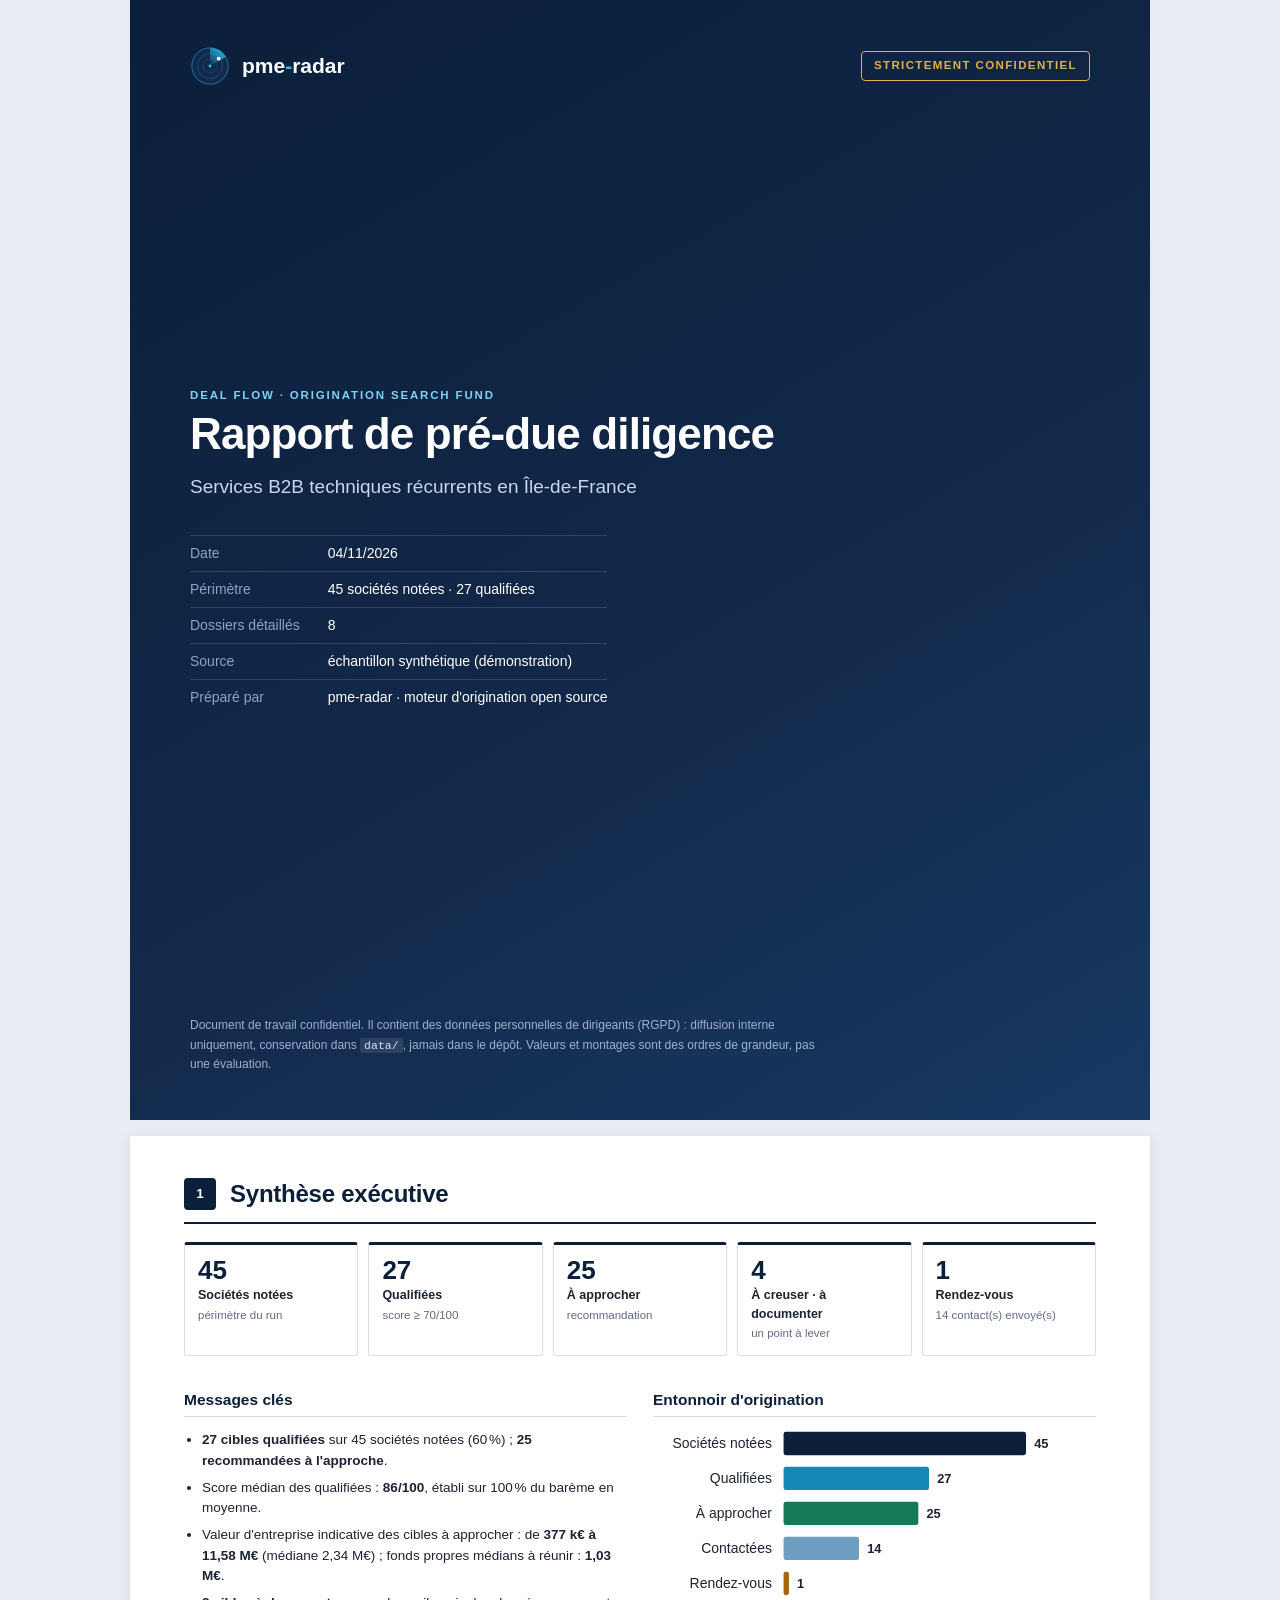
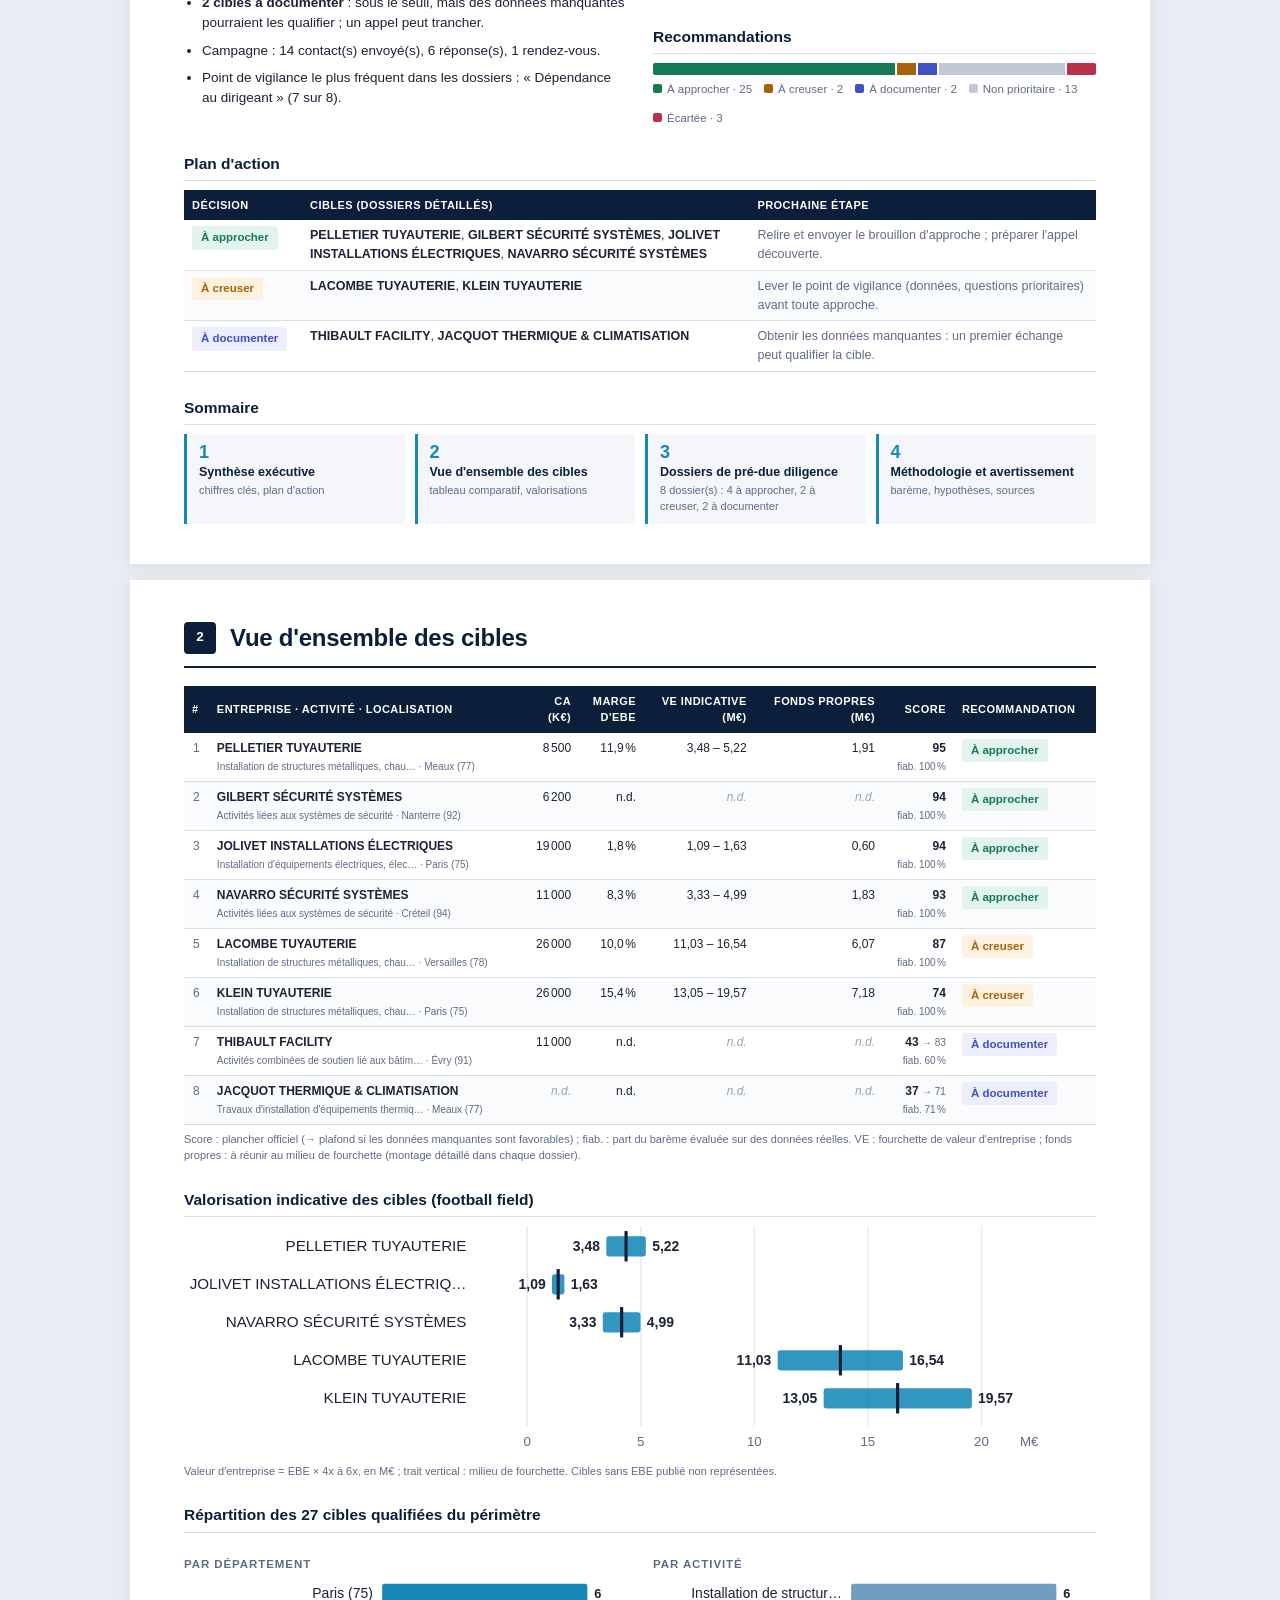
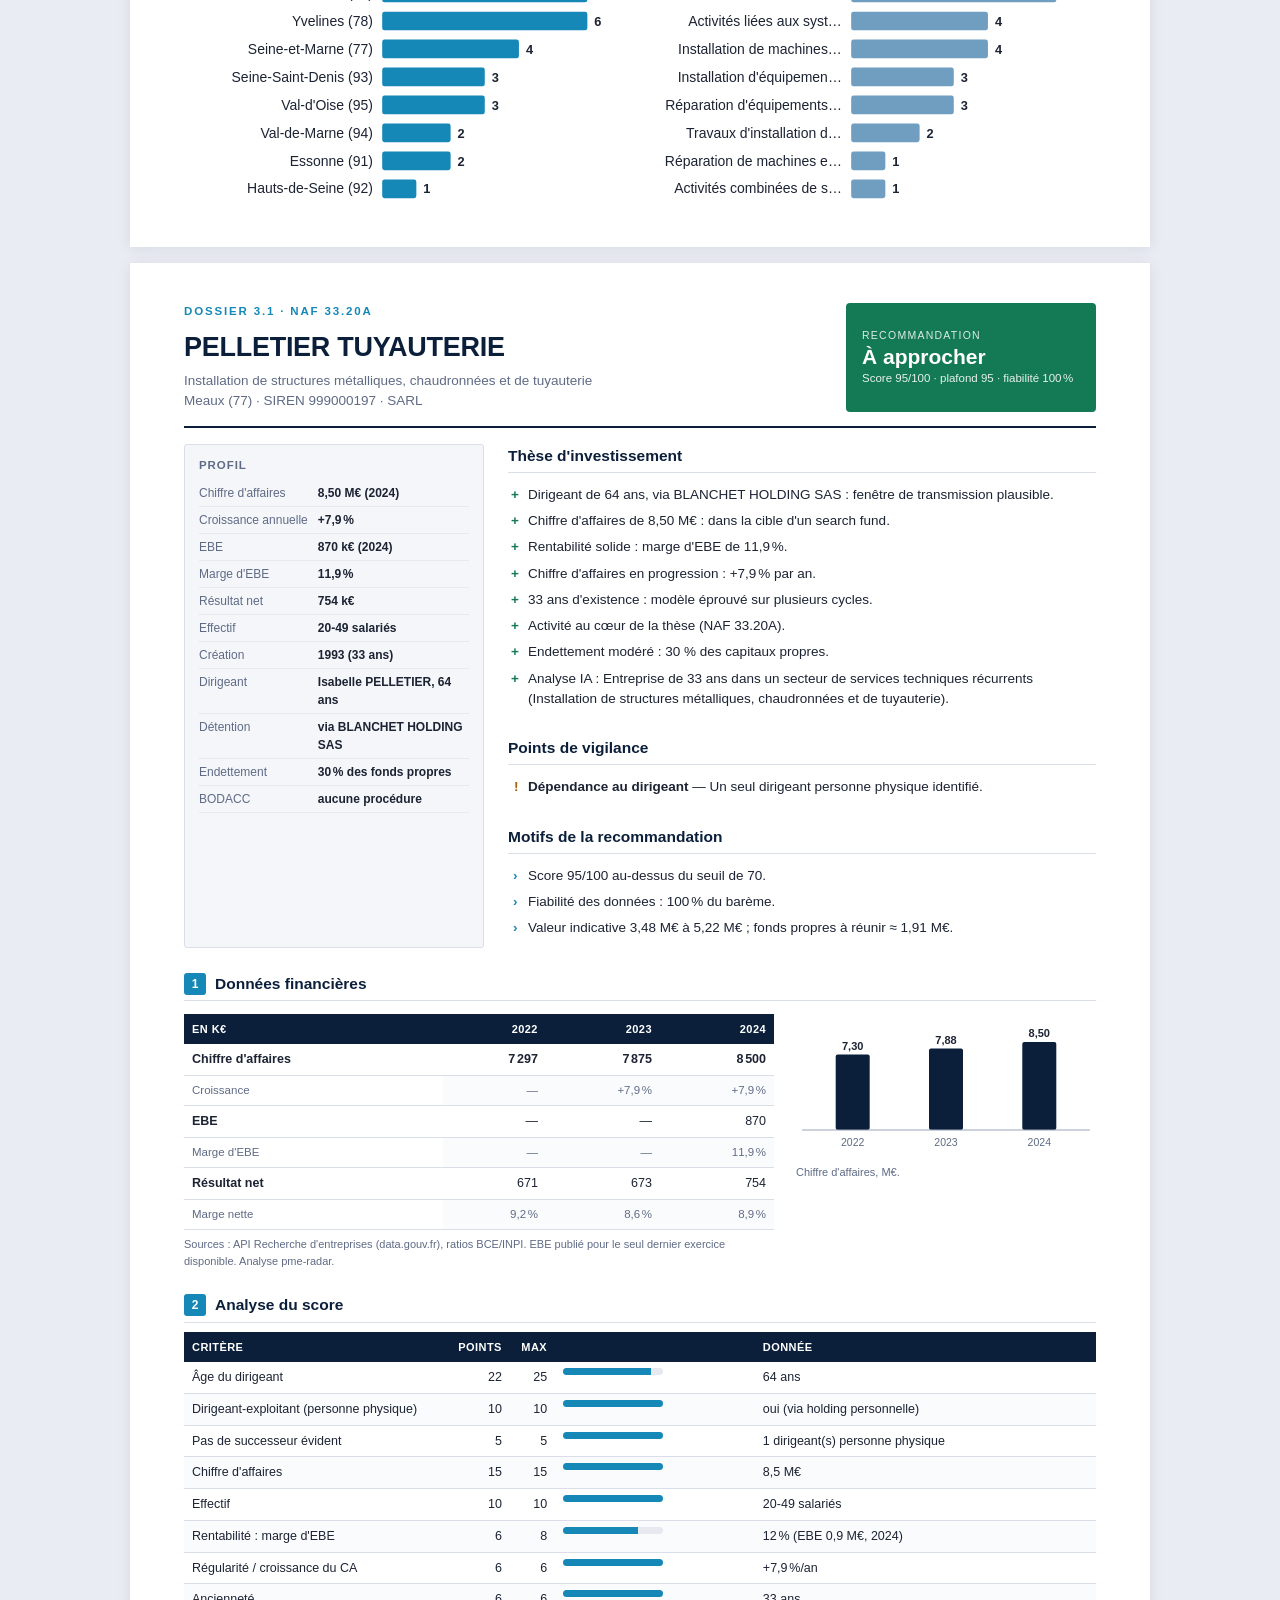
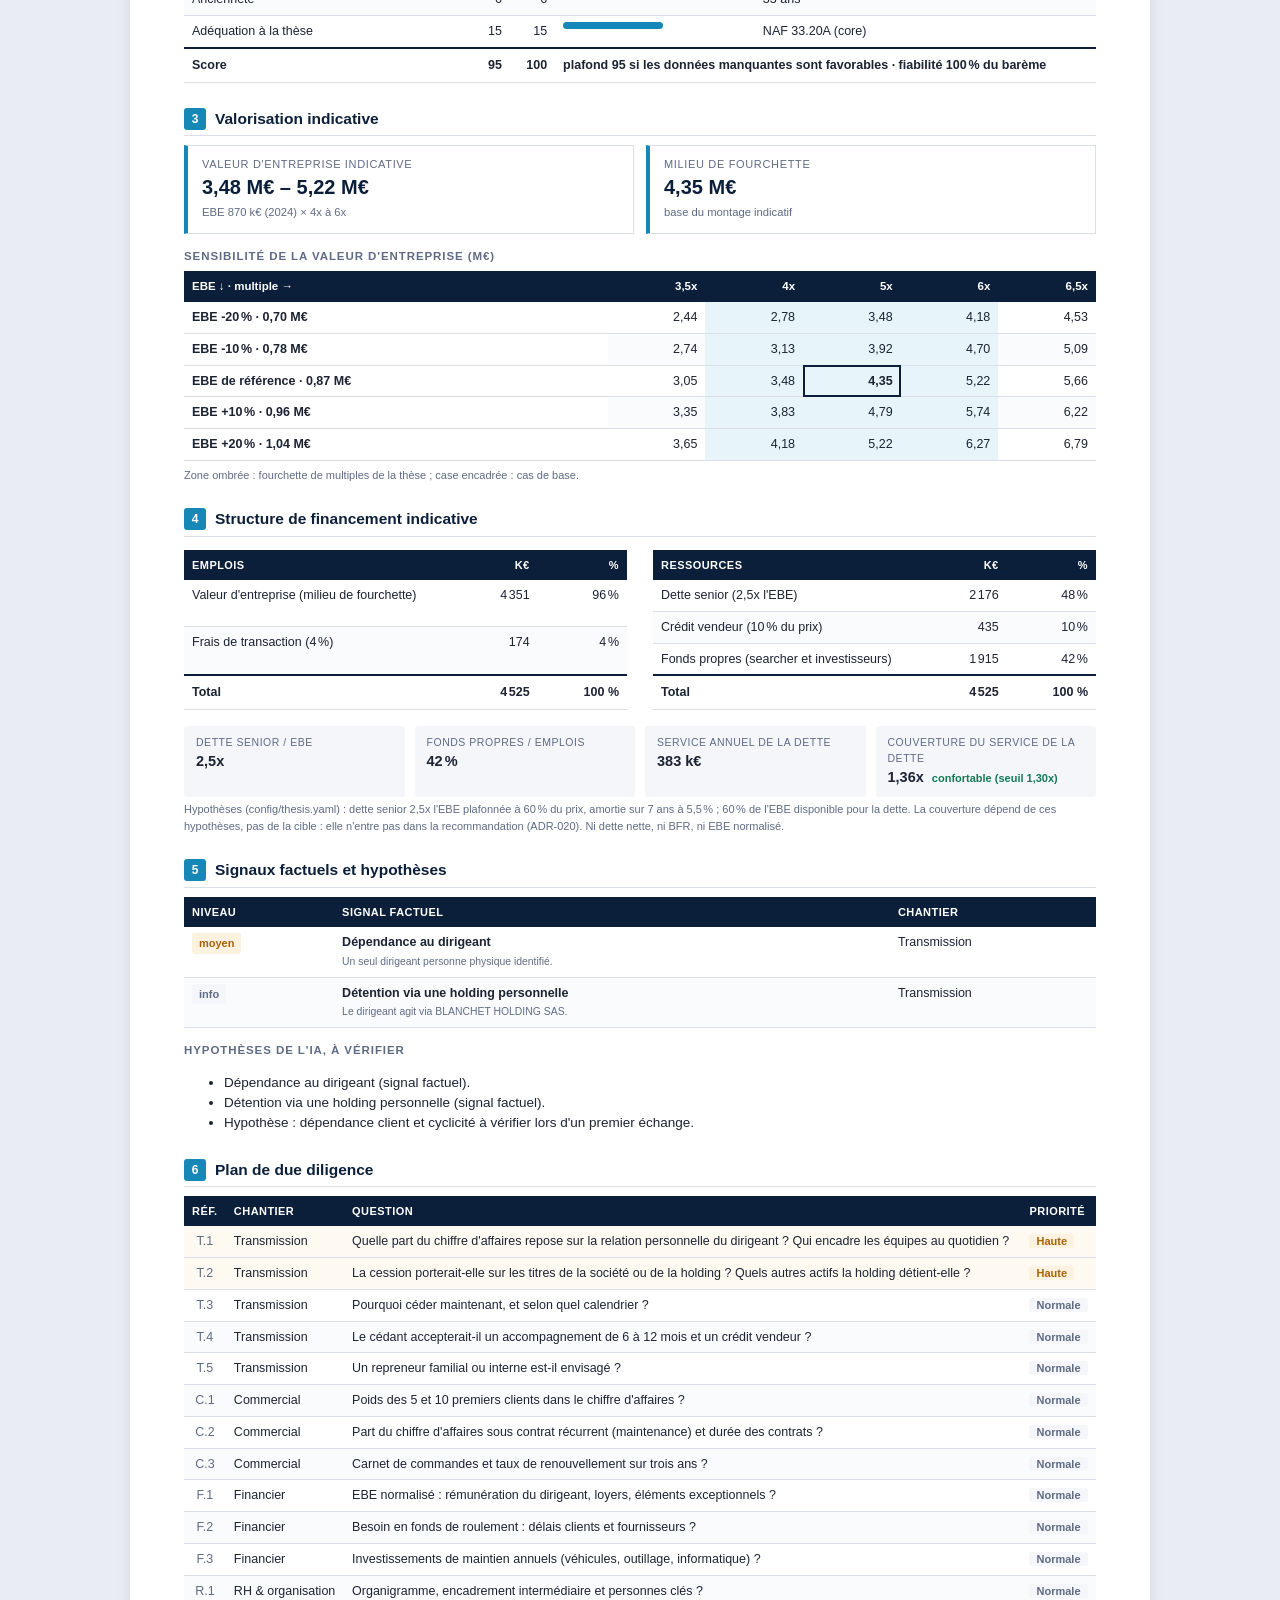
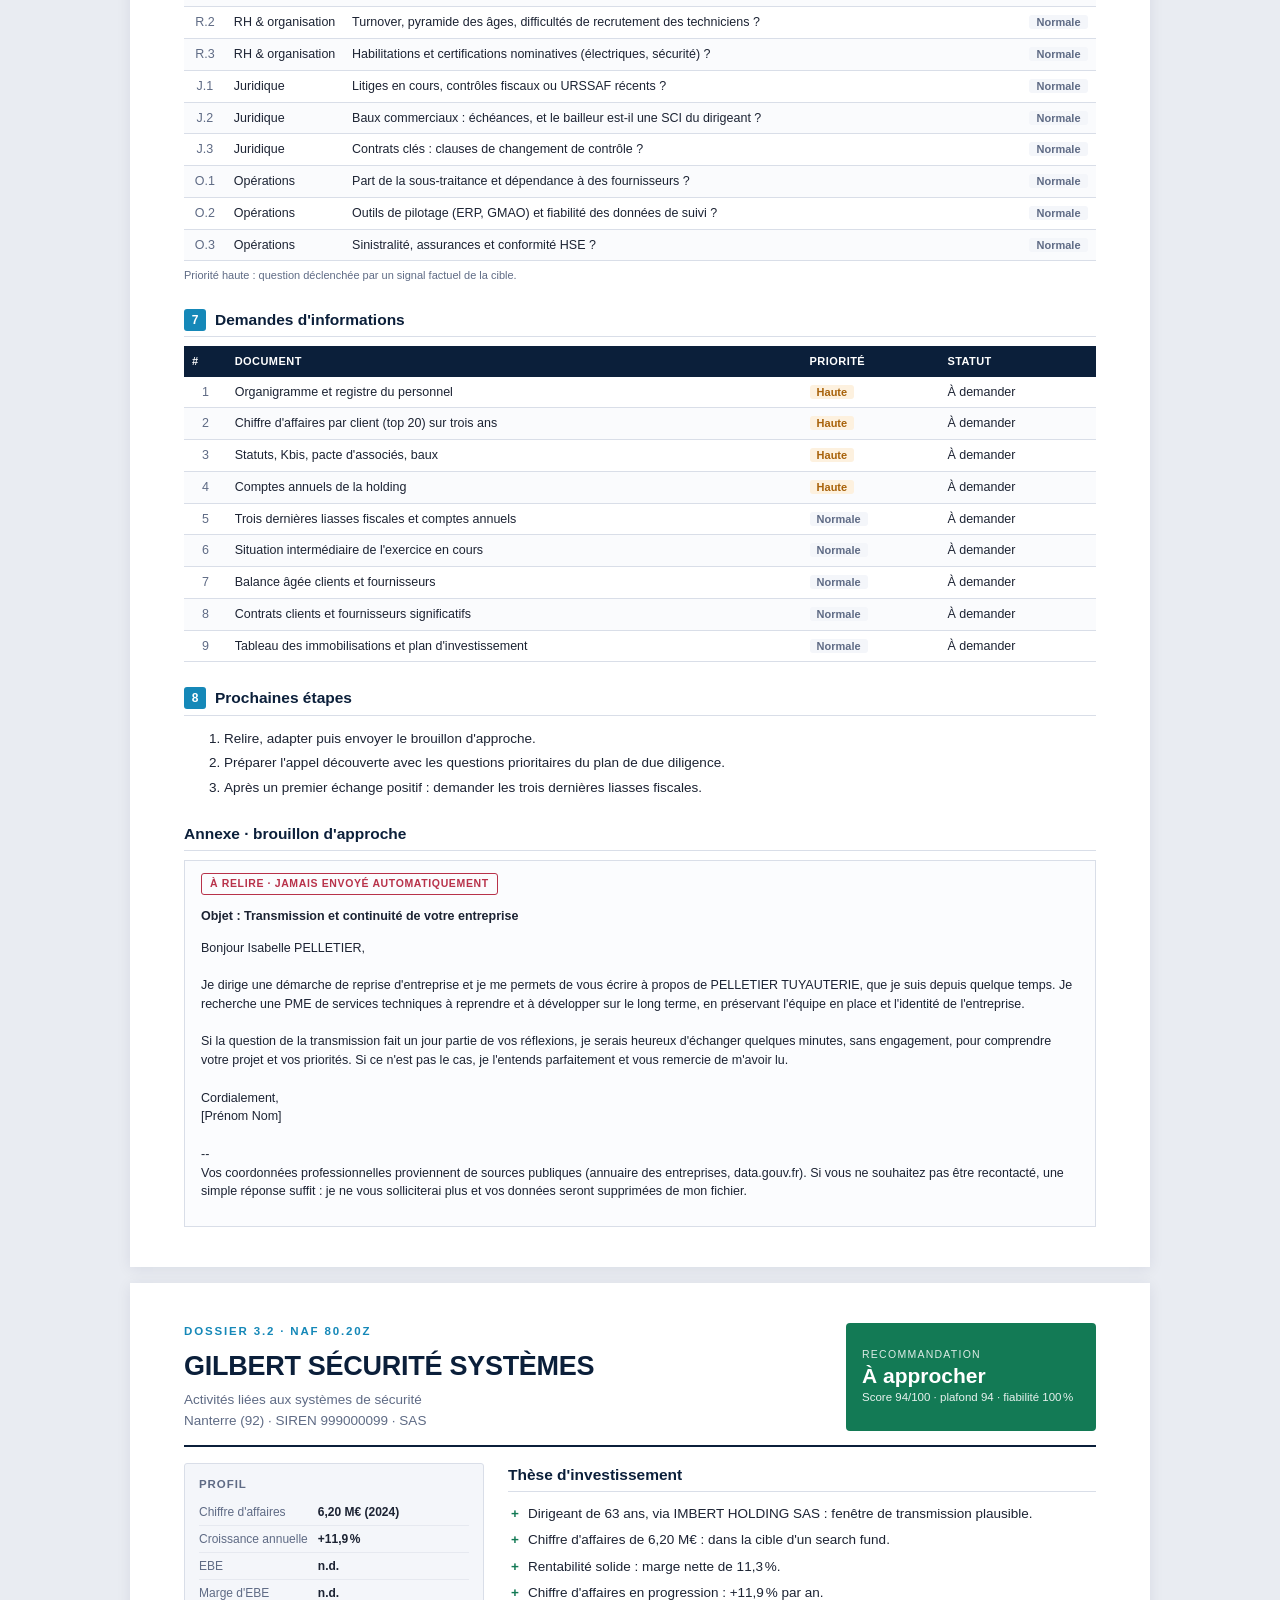
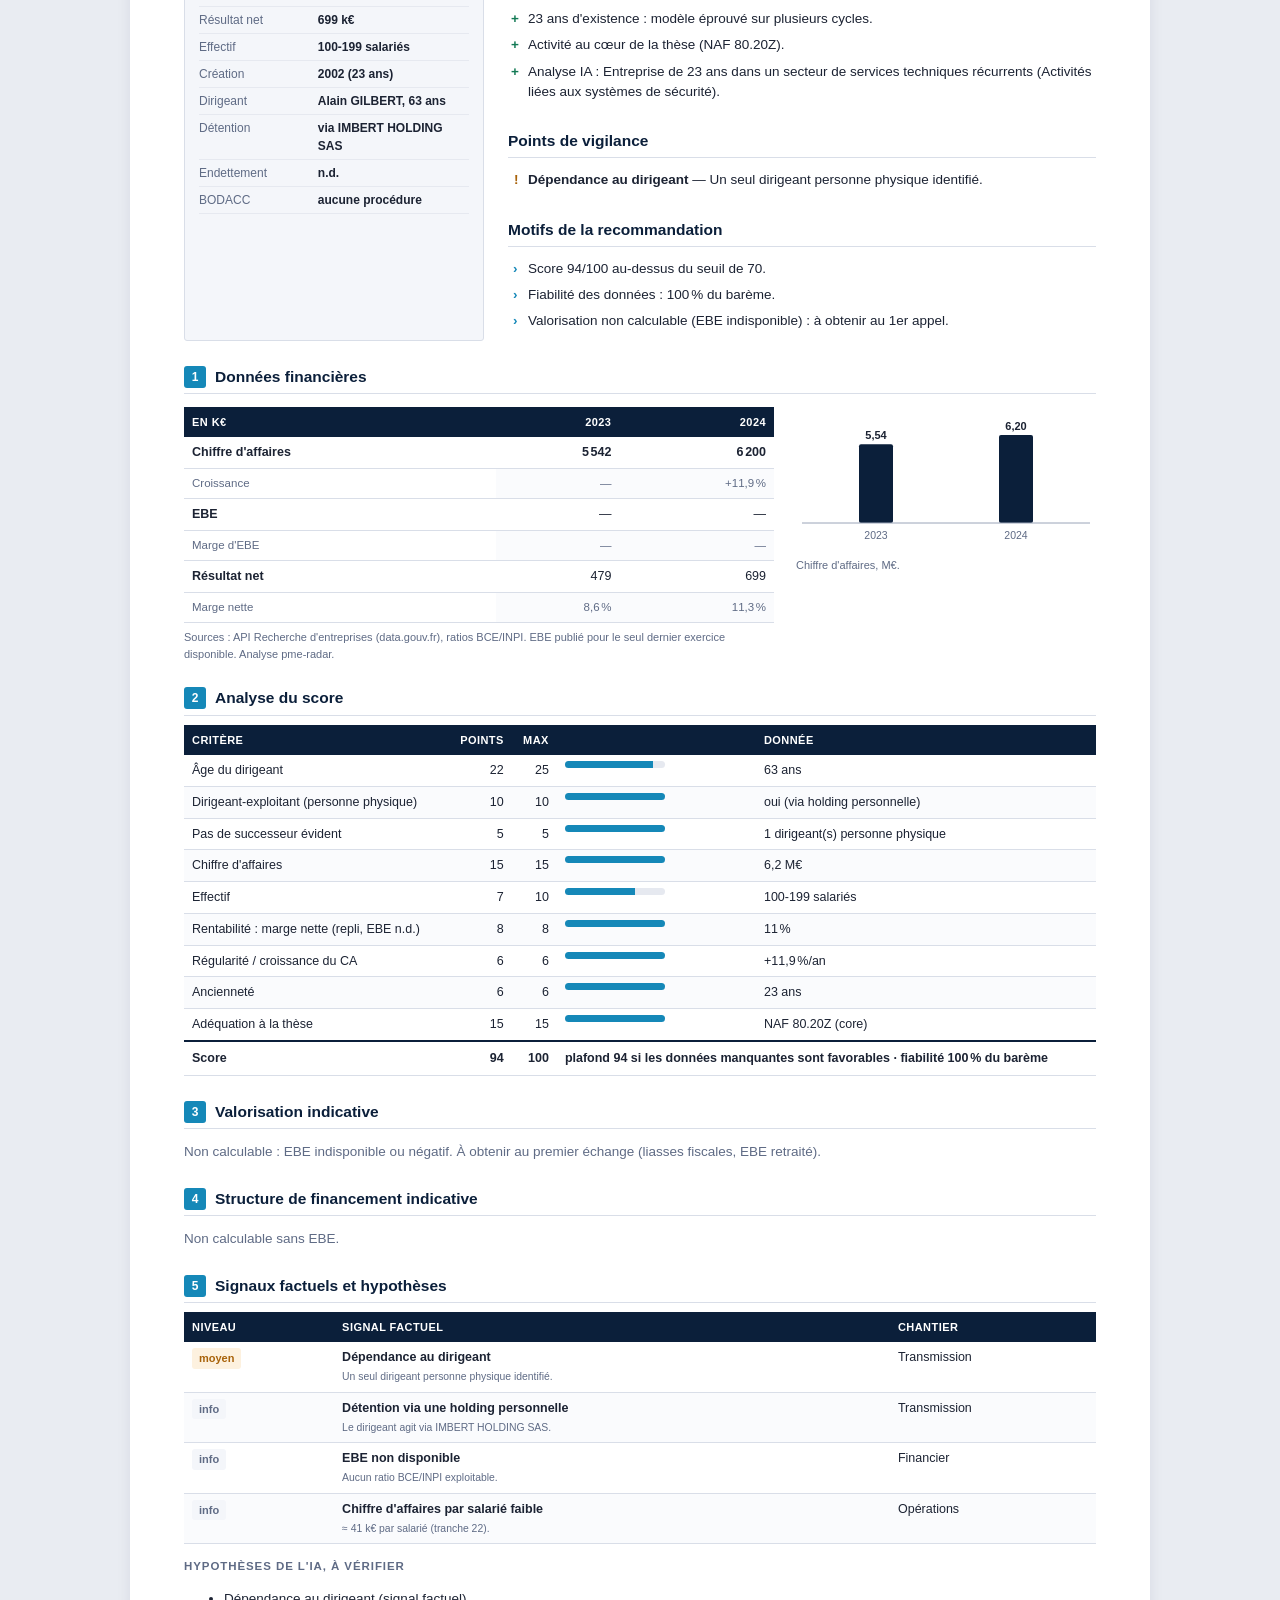
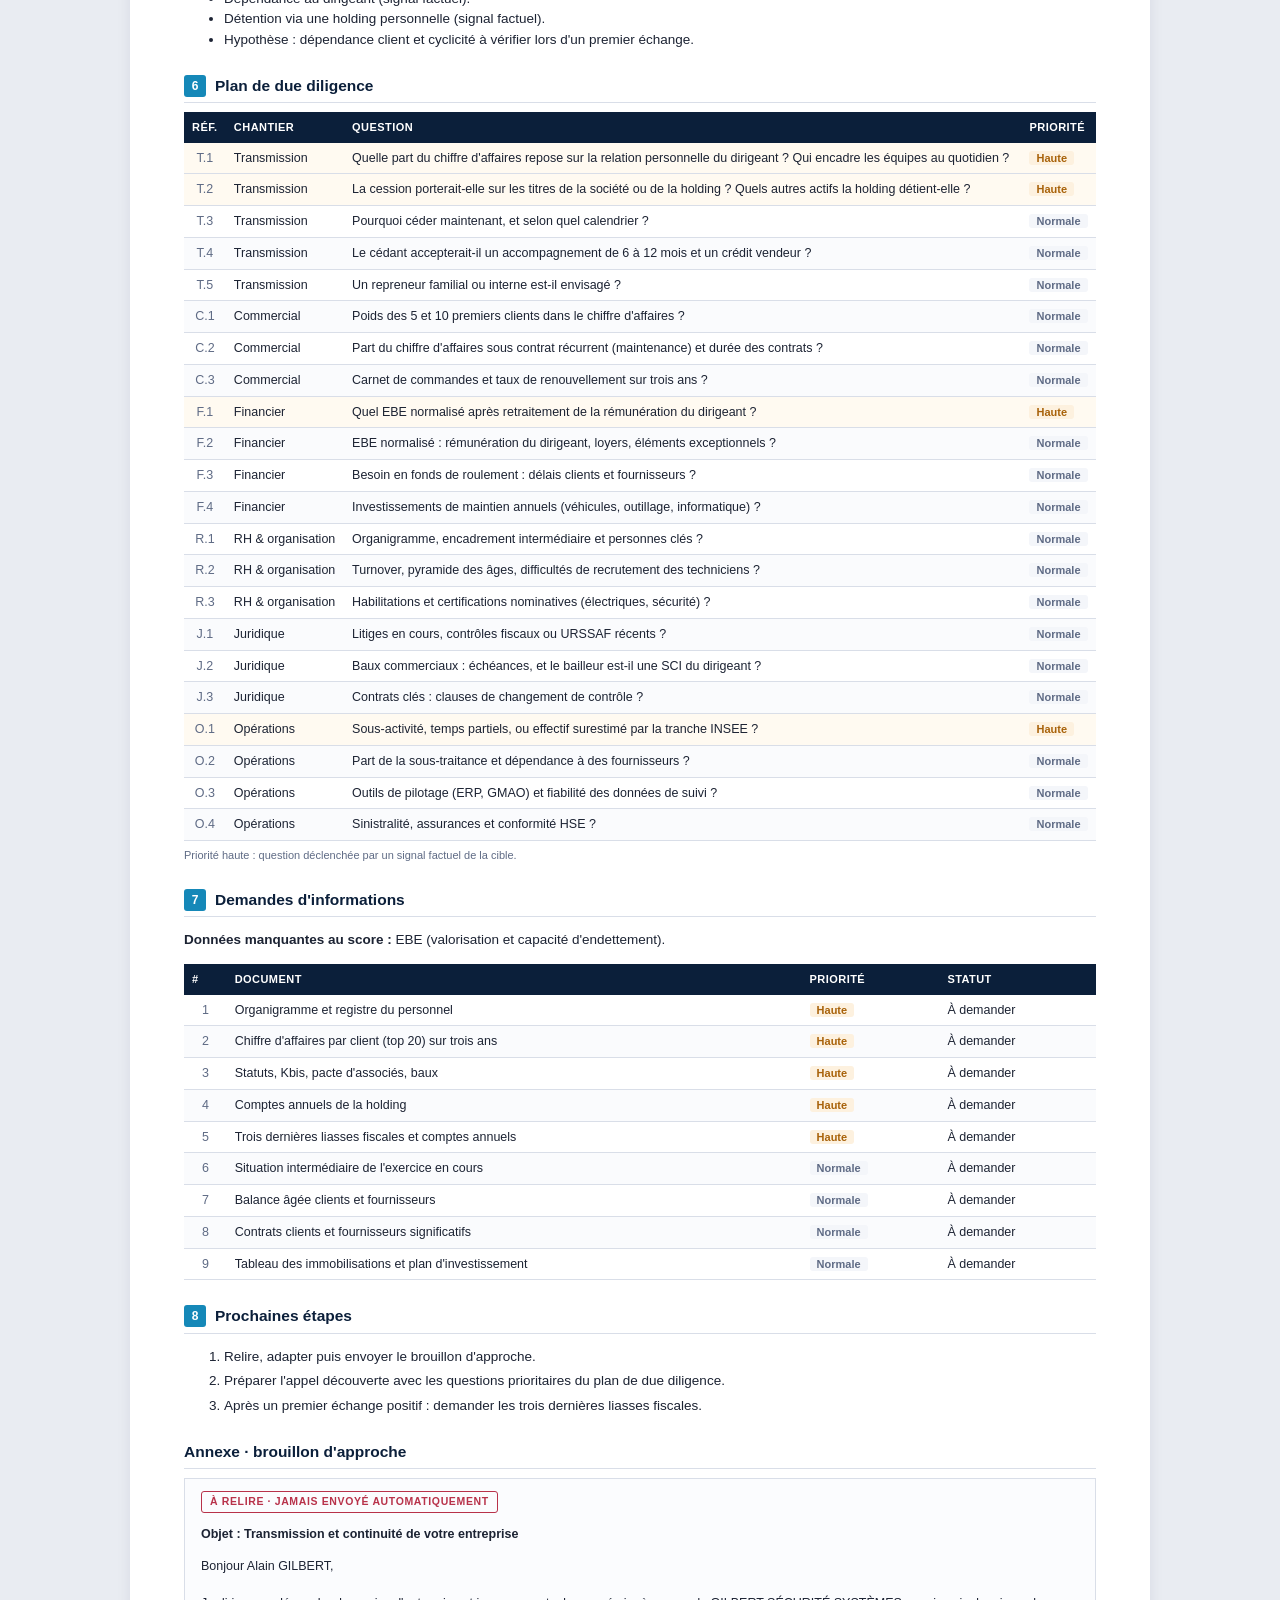
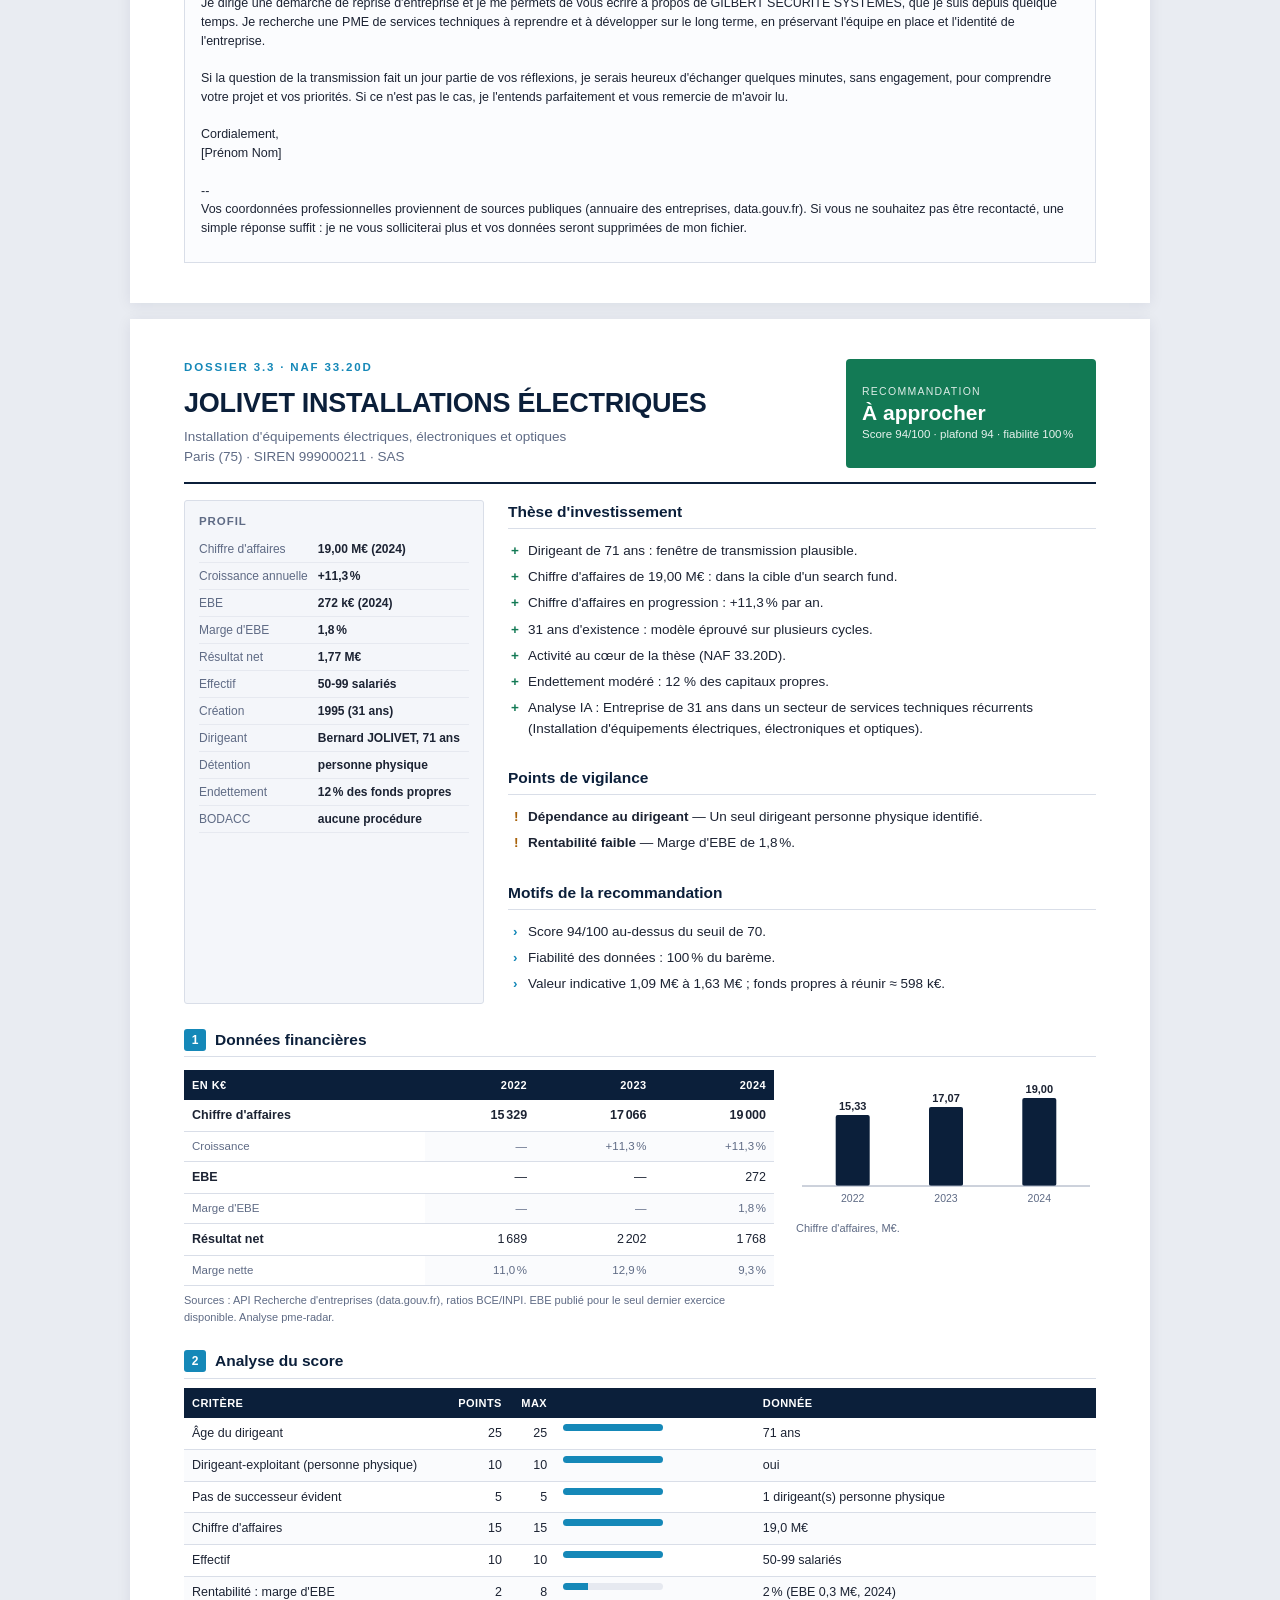
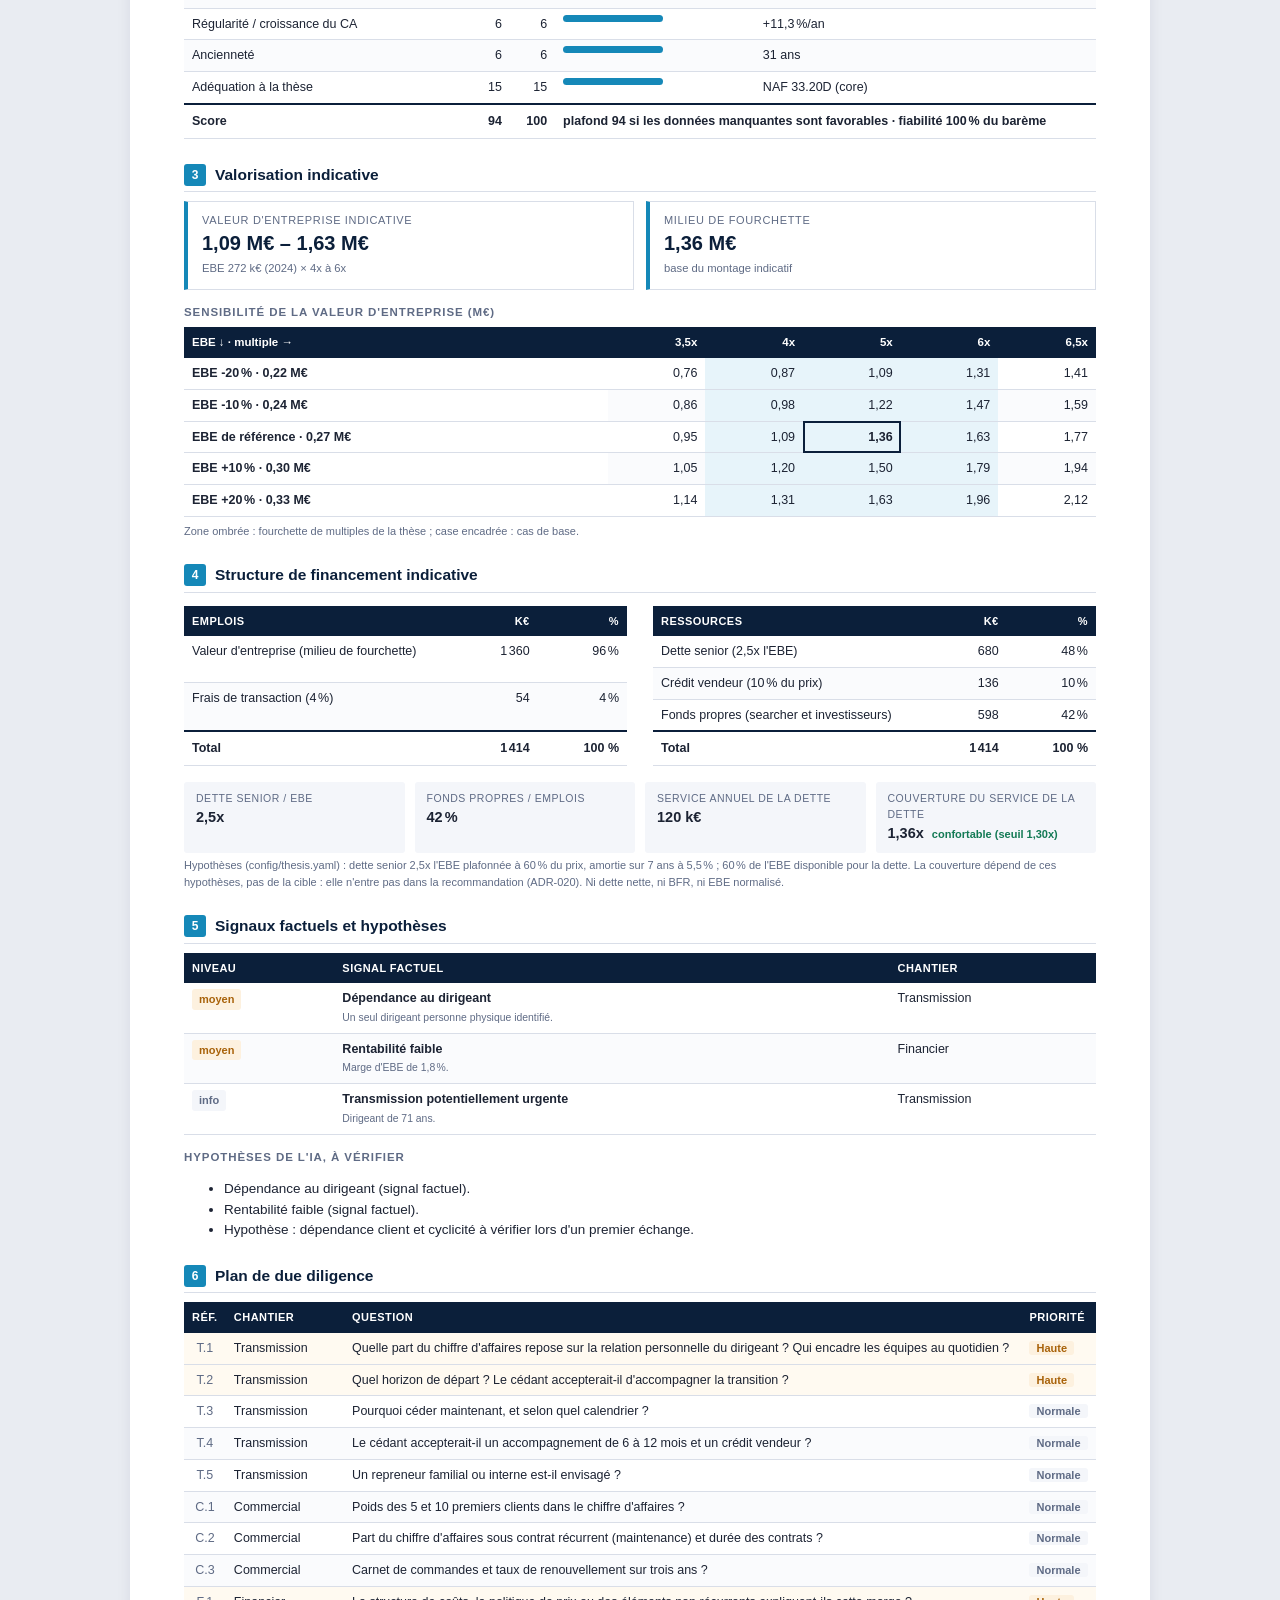
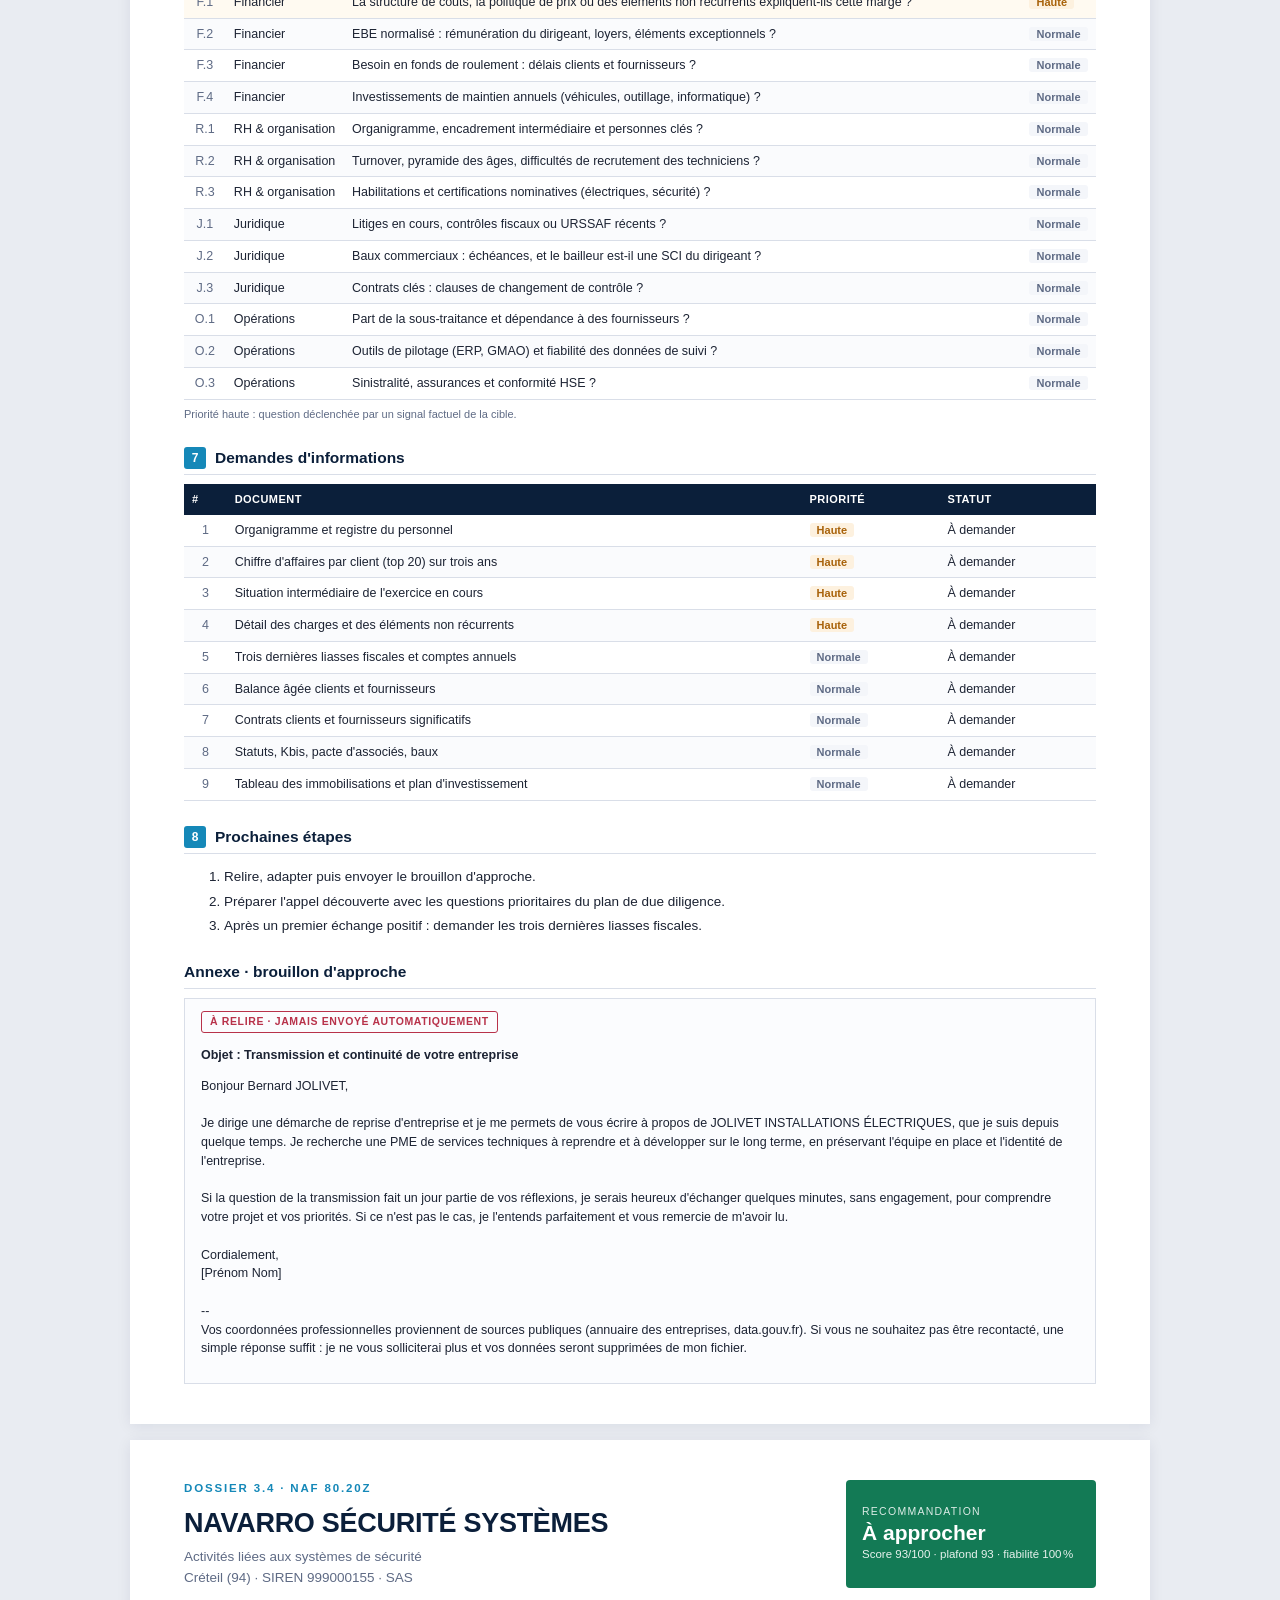
==== commit 75a30c74: "feat(rapport): mémo de pré-due diligence niveau PE/M&A Page de garde, synthèse exécutive (chiffres c" ====
--- a/examples/rapport_deal_flow_sample.html
+++ b/examples/rapport_deal_flow_sample.html
@@ -1,181 +1,289 @@
 <!doctype html>
 <html lang="fr"><head><meta charset="utf-8"><meta name="viewport" content="width=device-width,initial-scale=1">
-<title>Rapport de deal flow · pme-radar</title><style>
-:root{--ink:#1d1f33;--muted:#5d6185;--line:#e3e5f0;--soft:#f4f5fa;--cyan:#1594c2;--cyan-l:#e6f6fc;
---go:#14855f;--go-l:#e4f6ef;--dig:#b26a00;--dig-l:#fff3df;--doc:#4c5bd4;--doc-l:#eceffd;--low:#6b6f8e;
---low-l:#eff0f5;--out:#c23a52;--out-l:#fdecef}
+<title>Rapport de pré-due diligence · pme-radar</title><style>
+:root{--navy:#0b1f3a;--navy2:#13294b;--ink:#1c2333;--muted:#5f6b85;--line:#d9dee8;--soft:#f4f6fa;
+--accent:#1588b8;--accent-l:#e7f4fa;--go:#137a55;--go-l:#e3f4ec;--dig:#a8620a;--dig-l:#fdf1df;--doc:#4250c6;
+--doc-l:#eceefc;--low:#6a7088;--low-l:#eff1f5;--out:#b8324a;--out-l:#fbe9ec}
 *{box-sizing:border-box}html{-webkit-print-color-adjust:exact;print-color-adjust:exact}
-body{margin:0;background:#eef0f6;color:var(--ink);font:14.5px/1.5 Inter,"Segoe UI",Helvetica,Arial,sans-serif}
-.cover{background:linear-gradient(135deg,#14142a 0%,#24244c 100%);color:#fff;padding:40px 56px 34px}
-.cover .brand{display:flex;align-items:center;gap:12px;font-size:20px;font-weight:700}
-.cover .brand span{color:#25c2f5}.cover h1{font-size:34px;margin:22px 0 6px;letter-spacing:-.02em}
-.cover p{margin:4px 0;color:#c9cdf0}.cover .conf{margin-top:14px;font-size:12.5px;color:#ffb547}
-main{max-width:1000px;margin:0 auto;background:#fff;padding:12px 56px 40px}
-section{margin-top:26px}h2{font-size:22px;margin:0 0 12px;letter-spacing:-.01em}
-h3{font-size:16px;margin:22px 0 8px;padding-bottom:4px;border-bottom:2px solid var(--line)}
-h4{font-size:13.5px;margin:10px 0 6px;color:var(--muted);text-transform:uppercase;letter-spacing:.04em}
-table{width:100%;border-collapse:collapse;margin:6px 0}th,td{padding:7px 9px;border-bottom:1px solid var(--line);
-text-align:left;vertical-align:top}thead th{background:var(--soft);font-size:12.5px;color:var(--muted)}
-.num{text-align:right;white-space:nowrap}.kv th{width:34%;color:var(--muted);font-weight:500}
-.muted{color:var(--muted)}.small{font-size:12.5px}small{color:var(--muted)}
-.kpis{display:grid;grid-template-columns:repeat(5,1fr);gap:10px}.kpi{background:var(--soft);border-radius:12px;
-padding:12px 14px;border-top:3px solid var(--cyan)}.kpi b{display:block;font-size:26px}.kpi span{font-weight:600}
-.kpi small{display:block}.stack{display:flex;height:14px;border-radius:7px;overflow:hidden;margin:16px 0 6px;gap:2px}
+body{margin:0;background:#e9ecf2;color:var(--ink);font:13.5px/1.5 Inter,"Helvetica Neue",Helvetica,Arial,sans-serif}
+a{color:inherit;text-decoration:none}main{max-width:1020px;margin:0 auto}
+.cover{background:linear-gradient(150deg,#0b1f3a 0%,#13294b 60%,#173a63 100%);color:#fff;padding:46px 60px;
+min-height:1120px;display:flex;flex-direction:column;justify-content:space-between}
+.cover-top{display:flex;justify-content:space-between;align-items:center}
+.brand{display:flex;align-items:center;gap:12px;font-size:21px;font-weight:700}.brand i{font-style:normal;color:#25c2f5}
+.conf-pill{border:1.5px solid #e2b04a;color:#e2b04a;border-radius:4px;padding:5px 12px;font-size:11.5px;font-weight:700;
+letter-spacing:.12em;text-transform:uppercase}
+.kicker{font-size:11.5px;font-weight:700;letter-spacing:.16em;text-transform:uppercase;color:var(--accent);margin:0 0 6px}
+.cover .kicker{color:#7fd3f2}.cover h1{font-size:44px;line-height:1.1;margin:0 0 14px;letter-spacing:-.02em;font-weight:700}
+.thesis{font-size:19px;color:#c9d6ec;margin:0 0 34px}.cover-meta{border-collapse:collapse;font-size:14px}
+.cover-meta th{color:#8fa3c4;font-weight:500;text-align:left;padding:7px 28px 7px 0}.cover-meta td{padding:7px 0;color:#fff}
+.cover-meta tr{border-top:1px solid rgba(255,255,255,.14)}.cover-bottom{font-size:12px;color:#9fb0cc;max-width:640px;line-height:1.6}
+.cover code{color:#cfe3ff;background:rgba(255,255,255,.1)}
+.sheet,.dossier{background:#fff;padding:40px 54px;margin:16px 0;box-shadow:0 2px 14px rgba(11,31,58,.08)}
+.sec{display:flex;align-items:center;gap:14px;border-bottom:2px solid var(--navy);padding-bottom:10px;margin-bottom:18px}
+.sec .num{background:var(--navy);color:#fff;width:32px;height:32px;border-radius:4px;display:grid;place-content:center;font-weight:700}
+.sec h2{margin:0;font-size:24px;color:var(--navy);letter-spacing:-.01em}
+h3{font-size:15.5px;color:var(--navy);margin:24px 0 9px;padding-bottom:5px;border-bottom:1px solid var(--line)}
+h3.first{margin-top:0}h3 .sn{display:inline-grid;place-content:center;width:22px;height:22px;border-radius:3px;
+background:var(--accent);color:#fff;font-size:12px;margin-right:9px;vertical-align:1px}
+h4{font-size:11.5px;letter-spacing:.08em;text-transform:uppercase;color:var(--muted);margin:14px 0 6px}
+.kpis{display:grid;grid-template-columns:repeat(5,1fr);gap:10px;margin-bottom:8px}
+.kpi{border:1px solid var(--line);border-top:3px solid var(--navy);padding:11px 13px;border-radius:3px}
+.kpi b{display:block;font-size:26px;color:var(--navy);line-height:1.15}.kpi span{display:block;font-weight:600;font-size:12.5px}
+.kpi small{color:var(--muted);font-size:11.5px}
+.grid2{display:grid;grid-template-columns:1fr 1fr;gap:26px}.key li{margin:7px 0}.key{padding-left:18px}
+.toc{display:grid;grid-template-columns:repeat(4,1fr);gap:10px}.toc a{display:block;border-left:3px solid var(--accent);background:var(--soft);padding:9px 12px;break-inside:avoid}
+.toc b{display:block;font-size:18px;color:var(--accent);line-height:1.1}.toc span{display:block;font-weight:700;font-size:12.5px;color:var(--navy)}.toc small{display:block;color:var(--muted);font-size:11px}
+.chart{width:100%;height:auto;display:block}.small-chart{max-width:300px;margin-left:auto}
+.sv-l{font-size:12px;fill:#1c2333}.sv-v,.sv-n{font-size:11px;fill:#1c2333;font-weight:600}.sv-t{font-size:10.5px;fill:#5f6b85}
+.sv-b0{fill:#0b1f3a}.sv-b1{fill:#1588b8}.sv-b2{fill:#137a55}.sv-b3{fill:#6f9ec0}.sv-b4{fill:#a8620a}
+.sv-grid{stroke:#e4e8ef;stroke-width:1}.sv-axis{stroke:#9aa4b8}.sv-range{fill:#1588b8;opacity:.88}
+.sv-mid{stroke:#0b1f3a;stroke-width:2.5}
+.stack{display:flex;height:12px;border-radius:2px;overflow:hidden;gap:2px;margin:6px 0}
 .stack i{display:block}.bar-go{background:var(--go)}.bar-dig{background:var(--dig)}.bar-doc{background:var(--doc)}
-.bar-low{background:#c5c8da}.bar-out{background:var(--out)}.bar-debt{background:#1594c2}.bar-vendor{background:#7fd0ec}
-.bar-equity{background:#14142a}.legend{display:flex;gap:14px;flex-wrap:wrap;font-size:12.5px;color:var(--muted)}
-.lg:before{content:"";display:inline-block;width:10px;height:10px;border-radius:3px;margin-right:6px;vertical-align:-1px}
+.bar-low{background:#c3c8d6}.bar-out{background:var(--out)}
+.legend{display:flex;gap:12px;flex-wrap:wrap;font-size:11.5px;color:var(--muted)}
+.lg:before{content:"";display:inline-block;width:9px;height:9px;border-radius:2px;margin-right:5px}
 .lg-go:before{background:var(--go)}.lg-dig:before{background:var(--dig)}.lg-doc:before{background:var(--doc)}
-.lg-low:before{background:#c5c8da}.lg-out:before{background:var(--out)}.lg-debt:before{background:#1594c2}
-.lg-vendor:before{background:#7fd0ec}.lg-equity:before{background:#14142a}.points li{margin:4px 0}
-.reco{display:inline-block;padding:4px 11px;border-radius:999px;font-size:12.5px;font-weight:700;white-space:nowrap}
+.lg-low:before{background:#c3c8d6}.lg-out:before{background:var(--out)}
+.tbl{width:100%;border-collapse:collapse;margin:4px 0 6px;font-size:12.5px}
+.tbl thead th{background:var(--navy);color:#fff;font-weight:600;font-size:11px;letter-spacing:.04em;text-transform:uppercase;
+padding:7px 8px;text-align:left}.tbl td,.tbl tbody th{padding:6px 8px;border-bottom:1px solid var(--line);vertical-align:top;text-align:left}
+.tbl tbody th{font-weight:600;color:var(--ink)}.tbl tbody tr:nth-child(even) td{background:#fafbfd}
+.tbl tfoot td{border-top:2px solid var(--navy);font-weight:700;padding:7px 8px}.num{text-align:right!important;white-space:nowrap}
+.tbl thead th.num{white-space:normal}.pipe td{font-size:12px}.c{text-align:center!important;color:var(--muted)}.tbl small{color:var(--muted)}.nd{color:#9aa4b8;font-style:italic}
+.fin tr.strong td,.fin tr.strong th{font-weight:700}.fin tr.sub td,.fin tr.sub th{color:var(--muted);font-weight:400;font-size:11.5px}
+.grid-fin{display:grid;grid-template-columns:1fr 300px;gap:22px;align-items:start}
+.note{font-size:11px;color:var(--muted);margin:4px 0 0}.muted{color:var(--muted)}
+.reco{display:inline-block;padding:3px 9px;border-radius:3px;font-size:11.5px;font-weight:700;white-space:nowrap}
 .reco-go{background:var(--go-l);color:var(--go)}.reco-dig{background:var(--dig-l);color:var(--dig)}
 .reco-doc{background:var(--doc-l);color:var(--doc)}.reco-low{background:var(--low-l);color:var(--low)}
-.reco-out{background:var(--out-l);color:var(--out)}.rank a{color:var(--ink);font-weight:600;text-decoration:none}
-.dossier{border-top:6px solid #14142a;padding-top:18px;margin-top:40px}
-.d-head{display:flex;align-items:center;gap:18px}.d-head>div:first-child{flex:1}.d-head h2{margin:0}
-.gauge{--v:0;width:84px;height:84px;border-radius:50%;display:grid;place-content:center;text-align:center;
-background:radial-gradient(closest-side,#fff 76%,transparent 77% 100%),conic-gradient(var(--cyan) calc(var(--v)*1%),#e6e8f2 0)}
-.gauge b{font-size:24px;line-height:1}.gauge small{font-size:11px}
-.grid2{display:grid;grid-template-columns:1fr 1fr;gap:16px}.box{background:var(--soft);border-radius:12px;padding:12px 16px}
-.box h3{border:0;margin:4px 0 6px}.box-go{background:var(--go-l)}.box-dig{background:var(--dig-l)}
-.box-doc{background:var(--doc-l)}.box-out{background:var(--out-l)}.box ul,.box ol{margin:4px 0;padding-left:20px}
-.meter{display:block;height:8px;background:#e6e8f2;border-radius:4px;overflow:hidden;width:120px}
-.meter i{display:block;height:100%;background:var(--cyan)}.score tr.missing td{color:var(--muted)}
-.score tr.pen td{color:var(--out)}.nd{font-size:11px;color:var(--doc);background:var(--doc-l);padding:1px 6px;border-radius:5px}
-.foot{font-size:13px;margin:6px 0}.lvl{display:inline-block;padding:2px 8px;border-radius:6px;font-size:12px;font-weight:700}
-.lvl-high{background:var(--out-l);color:var(--out)}.lvl-mid{background:var(--dig-l);color:var(--dig)}
-.lvl-info{background:var(--soft);color:var(--muted)}.txt-red{color:var(--out);font-weight:600}
-.qgrid{display:grid;grid-template-columns:1fr 1fr 1fr;gap:12px}.qblock{background:var(--soft);border-radius:10px;padding:8px 12px}
-.qblock ul{padding-left:16px;margin:4px 0}.qblock li{margin:3px 0;font-size:13px}.qblock li.trig{font-weight:600}
-.qblock li.trig::marker{content:"● ";color:var(--dig)}ul.check{list-style:"☐  "}
-.mail{border:1px solid var(--line);border-radius:12px;padding:14px 18px;font-size:13.5px;background:#fbfbfe}
-.stampx{display:inline-block;color:var(--out);border:2px solid var(--out);border-radius:6px;padding:2px 8px;
-font-size:11.5px;font-weight:800;letter-spacing:.05em;text-transform:uppercase}
-.annex{border-top:1px solid var(--line);padding-top:12px}
-@page{size:A4;margin:13mm}
-@media print{body{background:#fff;font-size:12.5px}main{max-width:none;padding:0 4px}.cover{padding:26px 30px}
-.dossier{break-before:page;margin-top:0}.box,.qblock,.mail,.kpi,.kv,.score,.fin,.signals{break-inside:avoid}
-h2,h3,h4{break-after:avoid}tr{break-inside:avoid}}
-</style></head><body>
-<header class="cover"><div class="brand"><svg viewBox="0 0 128 128" width="44" height="44" aria-hidden="true"><defs><linearGradient id="rs" x1="64" y1="64" x2="108" y2="18" gradientUnits="userSpaceOnUse"><stop offset="0" stop-color="#25c2f5" stop-opacity="0"/><stop offset="1" stop-color="#25c2f5" stop-opacity=".9"/></linearGradient></defs><circle cx="64" cy="64" r="60" fill="#1d1d3a"/><g fill="none" stroke="#25c2f5"><circle cx="64" cy="64" r="58" stroke-opacity=".45" stroke-width="3"/><circle cx="64" cy="64" r="40" stroke-opacity=".28" stroke-width="2.5"/><circle cx="64" cy="64" r="22" stroke-opacity=".22" stroke-width="2"/></g><path d="M64 64 L64 6 A58 58 0 0 1 114.23 35 Z" fill="url(#rs)"/><circle cx="92" cy="40" r="6" fill="#fff"/><circle cx="64" cy="64" r="4.5" fill="#25c2f5"/></svg><div>pme<span>-</span>radar</div></div>
-<h1>Rapport de deal flow</h1><p>Thèse : Services B2B techniques récurrents en Île-de-France</p>
-<p>Édité le 04/11/2026 · 45 sociétés notées · 7 dossiers détaillés · source :
-échantillon synthétique (démonstration)</p><p class="conf">Document de travail confidentiel : il contient des données personnelles de
-dirigeants (RGPD). Ne pas diffuser ; à conserver dans data/, jamais dans le dépôt.</p></header>
-<main><section><h2>Synthèse du pipeline</h2><div class="kpis"><div class="kpi"><b>45</b><span>Sociétés notées</span><small></small></div><div class="kpi"><b>27</b><span>Qualifiées</span><small>score ≥ 70</small></div><div class="kpi"><b>26</b><span>À approcher</span><small>recommandation</small></div><div class="kpi"><b>3</b><span>À creuser · à documenter</span><small>un point à lever</small></div><div class="kpi"><b>3</b><span>Écartées</span><small>procédure collective</small></div></div><div class="stack"><i class="bar-go" style="flex:26" title="26"></i><i class="bar-dig" style="flex:1" title="1"></i><i class="bar-doc" style="flex:2" title="2"></i><i class="bar-low" style="flex:13" title="13"></i><i class="bar-out" style="flex:3" title="3"></i></div><div class="legend"><span class="lg lg-go">À approcher · 26</span><span class="lg lg-dig">À creuser · 1</span><span class="lg lg-doc">À documenter · 2</span><span class="lg lg-low">Non prioritaire · 13</span><span class="lg lg-out">Écartée · 3</span></div><ul class="points"><li>27 cible(s) qualifiée(s) sur 45 sociétés notées (60 %).</li><li>Score médian des qualifiées : 86/100 ; fiabilité moyenne des données : 100 % du barème.</li><li>Valeur d&#x27;entreprise indicative médiane des cibles à approcher : 2,40 M€ ; fonds propres médians à réunir : 961 k€.</li><li>2 cible(s) à documenter : des données manquantes pourraient les faire passer le seuil, un appel peut trancher.</li><li>Campagne : 14 contact(s) envoyé(s), 6 réponse(s), 1 rendez-vous.</li></ul></section><section><h2>Dossiers détaillés</h2><table class="rank"><thead><tr><th>#</th><th>Entreprise</th><th>Score <small>→ plafond</small></th><th>Fiabilité</th><th>CA</th><th>Marge EBE</th><th>Valeur indicative</th><th>Recommandation</th></tr></thead><tbody><tr><td>1</td><td><a href="#d-999000197">PELLETIER TUYAUTERIE</a><br><small>Meaux</small></td><td class=num>95</td><td class=num>100 %</td><td class=num>8,50 M€</td><td class=num>11,9 %</td><td class=num>3,48 M€ – 5,22 M€</td><td><span class="reco reco-go">À approcher</span></td></tr><tr><td>2</td><td><a href="#d-999000099">GILBERT SÉCURITÉ SYSTÈMES</a><br><small>Nanterre</small></td><td class=num>94</td><td class=num>100 %</td><td class=num>6,20 M€</td><td class=num>n.d.</td><td class=num>n.d.</td><td><span class="reco reco-go">À approcher</span></td></tr><tr><td>3</td><td><a href="#d-999000211">JOLIVET INSTALLATIONS ÉLECTRIQUES</a><br><small>Paris</small></td><td class=num>94</td><td class=num>100 %</td><td class=num>19,00 M€</td><td class=num>1,8 %</td><td class=num>1,09 M€ – 1,63 M€</td><td><span class="reco reco-go">À approcher</span></td></tr><tr><td>4</td><td><a href="#d-999000155">NAVARRO SÉCURITÉ SYSTÈMES</a><br><small>Créteil</small></td><td class=num>93</td><td class=num>100 %</td><td class=num>11,00 M€</td><td class=num>8,3 %</td><td class=num>3,33 M€ – 4,99 M€</td><td><span class="reco reco-go">À approcher</span></td></tr><tr><td>5</td><td><a href="#d-999000092">KLEIN TUYAUTERIE</a><br><small>Paris</small></td><td class=num>74</td><td class=num>100 %</td><td class=num>26,00 M€</td><td class=num>15,4 %</td><td class=num>13,05 M€ – 19,57 M€</td><td><span class="reco reco-dig">À creuser</span></td></tr><tr><td>6</td><td><a href="#d-999000309">THIBAULT FACILITY</a><br><small>Évry</small></td><td class=num>43 <small>→ 83</small></td><td class=num>60 %</td><td class=num>11,00 M€</td><td class=num>n.d.</td><td class=num>n.d.</td><td><span class="reco reco-doc">À documenter</span></td></tr><tr><td>7</td><td><a href="#d-999000134">JACQUOT THERMIQUE &amp; CLIMATISATION</a><br><small>Meaux</small></td><td class=num>37 <small>→ 71</small></td><td class=num>71 %</td><td class=num>n.d.</td><td class=num>n.d.</td><td class=num>n.d.</td><td><span class="reco reco-doc">À documenter</span></td></tr></tbody></table></section><section class="dossier" id="d-999000197">
-<div class="d-head"><div><h2>PELLETIER TUYAUTERIE</h2><p class="muted">Installation de structures métalliques, chaudronnées et de tuyauterie · Meaux
-(77) · SIREN 999000197</p></div>
-<div class="gauge" style="--v:95"><b>95</b><small>/100</small></div><span class="reco reco-go">À approcher</span></div>
-<div class="grid2"><div class="box box-go"><h3>Recommandation : À approcher</h3>
-<ul><li>Score 95/100 au-dessus du seuil de 70.</li><li>Fiabilité des données : 100 % du barème.</li><li>Valeur indicative 3,48 M€ à 5,22 M€ ; fonds propres à réunir ≈ 1,74 M€.</li></ul><h4>Prochaines étapes</h4><ol><li>Relire, adapter puis envoyer le brouillon d&#x27;approche.</li><li>Préparer l&#x27;appel découverte avec les questions de due diligence ci-dessous.</li><li>Après un premier échange positif : demander les trois dernières liasses fiscales.</li></ol></div>
-<div class="box"><h3>Pourquoi cette cible</h3><ul><li>Entreprise de 33 ans dans un secteur de services techniques récurrents (Installation de structures métalliques, chaudronnées et de tuyauterie).</li><li>Taille cohérente avec une reprise par un searcher : 8,5 M€ de CA.</li><li>Dirigeant de 64 ans : fenêtre de transmission plausible.</li></ul></div></div>
-<h3>Identité et gouvernance</h3><table class="kv"><tr><th>Forme juridique</th><td>SARL</td></tr><tr><th>Création</th><td>15/05/1993 (33 ans)</td></tr><tr><th>Effectif</th><td>20-49 salariés</td></tr><tr><th>Siège</th><td>77100 Meaux · Seine-et-Marne (77)</td></tr><tr><th>Activité</th><td>33.20A — Installation de structures métalliques, chaudronnées et de tuyauterie</td></tr><tr><th>Dirigeants</th><td>BLANCHET HOLDING SAS — Président (personne morale)<br>via BLANCHET HOLDING SAS : Isabelle PELLETIER, 64 ans</td></tr><tr><th>BODACC</th><td>aucune procédure collective</td></tr></table>
-<h3>Données financières</h3><table class="fin"><thead><tr><th>Exercice</th><th class=num>2022</th><th class=num>2023</th><th class=num>2024</th></tr></thead><tbody><tr><th>Chiffre d'affaires</th><td class=num>7,30 M€</td><td class=num>7,88 M€</td><td class=num>8,50 M€</td></tr><tr><th>Variation</th><td class=num>—</td><td class=num>+7,9 %</td><td class=num>+7,9 %</td></tr><tr><th>Résultat net</th><td class=num>671 k€</td><td class=num>673 k€</td><td class=num>754 k€</td></tr><tr><th>Marge nette</th><td class=num>9,2 %</td><td class=num>8,6 %</td><td class=num>8,9 %</td></tr></tbody></table><table class="kv"><tr><th>EBE (ratios BCE/INPI)</th><td>870 k€ (exercice 2024) · marge 11,9 %</td></tr><tr><th>Croissance annuelle moyenne du CA</th><td>+7,9 %</td></tr><tr><th>Endettement</th><td>30 % des capitaux propres</td></tr></table>
-<h3>Score détaillé</h3><table class="score"><tbody><tr class=""><td>Âge du dirigeant</td><td class=num>22/25</td><td><span class="meter"><i style="width:88%"></i></span></td><td>64 ans</td></tr><tr class=""><td>Dirigeant-exploitant (personne physique)</td><td class=num>10/10</td><td><span class="meter"><i style="width:100%"></i></span></td><td>oui (via holding personnelle)</td></tr><tr class=""><td>Pas de successeur évident</td><td class=num>5/5</td><td><span class="meter"><i style="width:100%"></i></span></td><td>1 dirigeant(s) personne physique</td></tr><tr class=""><td>Chiffre d&#x27;affaires</td><td class=num>15/15</td><td><span class="meter"><i style="width:100%"></i></span></td><td>8,5 M€</td></tr><tr class=""><td>Effectif</td><td class=num>10/10</td><td><span class="meter"><i style="width:100%"></i></span></td><td>20-49 salariés</td></tr><tr class=""><td>Rentabilité : marge d&#x27;EBE</td><td class=num>6/8</td><td><span class="meter"><i style="width:75%"></i></span></td><td>12 % (EBE 0,9 M€, 2024)</td></tr><tr class=""><td>Régularité / croissance du CA</td><td class=num>6/6</td><td><span class="meter"><i style="width:100%"></i></span></td><td>+7,9 %/an</td></tr><tr class=""><td>Ancienneté</td><td class=num>6/6</td><td><span class="meter"><i style="width:100%"></i></span></td><td>33 ans</td></tr><tr class=""><td>Adéquation à la thèse</td><td class=num>15/15</td><td><span class="meter"><i style="width:100%"></i></span></td><td>NAF 33.20A (core)</td></tr></tbody></table><p class="foot">Score <b>95/100</b> · plafond 95/100 si les données manquantes sont favorables · fiabilité 100 % du barème</p>
-<h3>Valorisation et montage indicatifs</h3><div class="stack fin-stack"><i class="bar-debt" style="flex:2175575"></i><i class="bar-vendor" style="flex:435115"></i><i class="bar-equity" style="flex:1740460"></i></div><div class="legend"><span class="lg lg-debt">Dette senior</span><span class="lg lg-vendor">Crédit vendeur</span><span class="lg lg-equity">Fonds propres</span></div><table class="kv"><tr><th>EBE de référence</th><td>870 k€ (exercice 2024)</td></tr><tr><th>Valeur d'entreprise (4x à 6x l'EBE)</th><td><b>3,48 M€ à 5,22 M€</b> · milieu 4,35 M€</td></tr><tr><th>Dette senior</th><td>2,18 M€ (2,50x l'EBE)</td></tr><tr><th>Crédit vendeur</th><td>435 k€</td></tr><tr><th>Fonds propres à réunir</th><td><b>1,74 M€</b> (40 % du prix)</td></tr><tr><th>Service annuel de la dette</th><td>383 k€</td></tr><tr><th>Couverture du service de la dette</th><td>1,36x (confortable, seuil 1,30x)</td></tr></table><p class="muted small">Hypothèses (config/thesis.yaml) : dette senior 2,5x l&#x27;EBE plafonnée à 60 % du prix, amortie sur 7 ans à 5,5 %, 60 % de l&#x27;EBE disponible pour la dette. Ordre de grandeur : ni dette nette, ni BFR, ni EBE normalisé. Ce n'est ni une évaluation ni un avis.</p>
-<h3>Signaux factuels</h3><table class="signals"><tbody><tr><td><span class="lvl lvl-mid">moyen</span></td><td><b>Dépendance au dirigeant</b><br><small>Un seul dirigeant personne physique identifié.</small></td><td><small>Transmission</small></td></tr><tr><td><span class="lvl lvl-info">info</span></td><td><b>Détention via une holding personnelle</b><br><small>Le dirigeant agit via BLANCHET HOLDING SAS.</small></td><td><small>Transmission</small></td></tr></tbody></table><h4>Hypothèses de l'IA, à vérifier</h4><ul><li>Dépendance au dirigeant (signal factuel).</li><li>Détention via une holding personnelle (signal factuel).</li><li>Hypothèse : dépendance client et cyclicité à vérifier lors d&#x27;un premier échange.</li></ul>
-<h3>Données et documents à obtenir</h3><div class="grid2"><div><h4>Données manquantes au score</h4><ul><li>Aucune donnée manquante au score.</li></ul></div><div><h4>Documents à demander</h4><ul class=check><li>Trois dernières liasses fiscales et comptes annuels</li><li>Situation intermédiaire de l&#x27;exercice en cours</li><li>Chiffre d&#x27;affaires par client (top 20) sur trois ans</li><li>Balance âgée clients et fournisseurs</li><li>Contrats clients et fournisseurs significatifs</li><li>Organigramme et registre du personnel</li><li>Statuts, Kbis, pacte d&#x27;associés, baux</li><li>Tableau des immobilisations et plan d&#x27;investissement</li></ul></div></div>
-<h3>Questions de due diligence</h3><p class="muted small">● question déclenchée par un signal factuel de ce dossier.</p><div class="qgrid"><div class="qblock"><h4>Transmission</h4><ul><li class="trig">Quelle part du chiffre d&#x27;affaires repose sur la relation personnelle du dirigeant ? Qui encadre les équipes au quotidien ?</li><li class="trig">La cession porterait-elle sur les titres de la société ou de la holding ? Quels autres actifs la holding détient-elle ?</li><li class="">Pourquoi céder maintenant, et selon quel calendrier ?</li><li class="">Le cédant accepterait-il un accompagnement de 6 à 12 mois et un crédit vendeur ?</li><li class="">Un repreneur familial ou interne est-il envisagé ?</li></ul></div><div class="qblock"><h4>Commercial</h4><ul><li class="">Poids des 5 et 10 premiers clients dans le chiffre d&#x27;affaires ?</li><li class="">Part du chiffre d&#x27;affaires sous contrat récurrent (maintenance) et durée des contrats ?</li><li class="">Carnet de commandes et taux de renouvellement sur trois ans ?</li></ul></div><div class="qblock"><h4>Financier</h4><ul><li class="">EBE normalisé : rémunération du dirigeant, loyers, éléments exceptionnels ?</li><li class="">Besoin en fonds de roulement : délais clients et fournisseurs ?</li><li class="">Investissements de maintien annuels (véhicules, outillage, informatique) ?</li></ul></div><div class="qblock"><h4>RH &amp; organisation</h4><ul><li class="">Organigramme, encadrement intermédiaire et personnes clés ?</li><li class="">Turnover, pyramide des âges, difficultés de recrutement des techniciens ?</li><li class="">Habilitations et certifications nominatives (électriques, sécurité) ?</li></ul></div><div class="qblock"><h4>Juridique</h4><ul><li class="">Litiges en cours, contrôles fiscaux ou URSSAF récents ?</li><li class="">Baux commerciaux : échéances, et le bailleur est-il une SCI du dirigeant ?</li><li class="">Contrats clés : clauses de changement de contrôle ?</li></ul></div><div class="qblock"><h4>Opérations</h4><ul><li class="">Part de la sous-traitance et dépendance à des fournisseurs ?</li><li class="">Outils de pilotage (ERP, GMAO) et fiabilité des données de suivi ?</li><li class="">Sinistralité, assurances et conformité HSE ?</li></ul></div></div>
-<h3>Brouillon d'approche</h3><div class="mail"><span class="stampx">À relire · jamais envoyé automatiquement</span><p><b>Objet : Transmission et continuité de votre entreprise</b></p><p>Bonjour Isabelle PELLETIER,<br><br>Je dirige une démarche de reprise d&#x27;entreprise et je me permets de vous écrire à propos de PELLETIER TUYAUTERIE, que je suis depuis quelque temps. Je recherche une PME de services techniques à reprendre et à développer sur le long terme, en préservant l&#x27;équipe en place et l&#x27;identité de l&#x27;entreprise.<br><br>Si la question de la transmission fait un jour partie de vos réflexions, je serais heureux d&#x27;échanger quelques minutes, sans engagement, pour comprendre votre projet et vos priorités. Si ce n&#x27;est pas le cas, je l&#x27;entends parfaitement et vous remercie de m&#x27;avoir lu.<br><br>Cordialement,<br>[Prénom Nom]<br><br>--<br>Vos coordonnées professionnelles proviennent de sources publiques (annuaire des entreprises, data.gouv.fr). Si vous ne souhaitez pas être recontacté, une simple réponse suffit : je ne vous solliciterai plus et vos données seront supprimées de mon fichier.</p></div>
+.reco-out{background:var(--out-l);color:var(--out)}
+.dhead{display:flex;gap:20px;align-items:stretch;border-bottom:2px solid var(--navy);padding-bottom:14px;margin-bottom:16px}
+.dtitle{flex:1}.dtitle h2{margin:0;font-size:27px;color:var(--navy);letter-spacing:-.01em}.sub{margin:4px 0 0;color:var(--muted)}
+.rating{min-width:250px;border-radius:4px;padding:11px 16px;display:flex;flex-direction:column;justify-content:center}
+.rating span{font-size:10.5px;letter-spacing:.12em;text-transform:uppercase;opacity:.85}.rating b{font-size:21px;line-height:1.25}
+.rating small{font-size:11.5px;opacity:.9}.rating-go{background:var(--go);color:#fff}.rating-dig{background:var(--dig);color:#fff}
+.rating-doc{background:var(--doc);color:#fff}.rating-low{background:#7a8098;color:#fff}.rating-out{background:var(--out);color:#fff}
+.grid-profile{display:grid;grid-template-columns:300px 1fr;gap:24px}
+.facts{background:var(--soft);border:1px solid var(--line);border-radius:3px;padding:12px 14px}.facts h4{margin-top:0}
+.facts table{width:100%;border-collapse:collapse;font-size:12px}.facts th{color:var(--muted);font-weight:500;text-align:left;
+padding:4px 6px 4px 0;vertical-align:top;width:44%}.facts td{padding:4px 0;font-weight:600}.facts tr{border-bottom:1px solid #e6e9f0}
+ul.pos,ul.neg,ul.plain{padding-left:0;list-style:none;margin:6px 0}ul.pos li,ul.neg li,ul.plain li{padding:3px 0 3px 20px;position:relative}
+ul.pos li:before{content:"+";position:absolute;left:3px;color:var(--go);font-weight:800}
+ul.neg li:before{content:"!";position:absolute;left:6px;color:var(--dig);font-weight:800}
+ul.plain li:before{content:"›";position:absolute;left:5px;color:var(--accent);font-weight:800}
+.meter{display:block;height:7px;background:#e6e9f0;border-radius:4px;overflow:hidden;width:100px}
+.meter i{display:block;height:100%;background:var(--accent)}.score tr.missing td{color:var(--muted)}
+.score tr.pen td{color:var(--out)}.tag-doc{font-size:10px;color:var(--doc);background:var(--doc-l);padding:1px 6px;border-radius:3px;font-weight:700}
+.valbox{display:grid;grid-template-columns:1fr 1fr;gap:12px;margin-bottom:6px}.valbox>div{border:1px solid var(--line);
+border-left:4px solid var(--accent);padding:10px 14px}.valbox span{display:block;font-size:11px;letter-spacing:.06em;
+text-transform:uppercase;color:var(--muted)}.valbox b{display:block;font-size:20px;color:var(--navy)}.valbox small{color:var(--muted)}
+.sens thead th{text-transform:none;letter-spacing:0;font-size:11.5px}.sens td.band{background:var(--accent-l)!important}.sens td.base{outline:2px solid var(--navy);outline-offset:-2px;font-weight:700}
+.su td:first-child{width:62%}.credit{display:grid;grid-template-columns:repeat(4,1fr);gap:10px;margin:10px 0 4px}
+.credit div{background:var(--soft);padding:9px 12px;border-radius:3px}.credit>div>span{display:block;font-size:10.5px;color:var(--muted);
+text-transform:uppercase;letter-spacing:.05em}.credit b span{font-size:11px;margin-left:4px}.credit b{font-size:14.5px}.pos-txt{color:var(--go);font-weight:600}.neg-txt{color:var(--out);font-weight:600}
+.lvl{display:inline-block;padding:2px 7px;border-radius:3px;font-size:11px;font-weight:700}.lvl-high{background:var(--out-l);color:var(--out)}
+.lvl-mid{background:var(--dig-l);color:var(--dig)}.lvl-info{background:var(--soft);color:var(--muted)}
+.prio{font-size:11px;font-weight:700;padding:1px 7px;border-radius:3px}.prio-h{background:var(--dig-l);color:var(--dig)}
+.prio-n{background:var(--soft);color:var(--muted)}.dd tr.hi td{background:#fffaf1!important}
+.steps li{margin:4px 0}.mail{border:1px solid var(--line);padding:12px 16px;font-size:12.5px;background:#fbfcfe}
+.stampx{display:inline-block;color:var(--out);border:1.5px solid var(--out);border-radius:3px;padding:2px 8px;font-size:10.5px;
+font-weight:800;letter-spacing:.06em;text-transform:uppercase}
+.compact td{padding:4px 8px}.gloss dt{font-weight:700;font-size:12.5px;margin-top:5px}.gloss dd{margin:0 0 3px;color:var(--muted);font-size:12px}
+.disclaimer{font-size:11.5px;color:var(--muted);text-align:justify}ul.src{padding-left:16px;margin:4px 0;font-size:12px}
+code{font:11.5px ui-monospace,Menlo,Consolas,monospace;background:var(--soft);padding:1px 4px;border-radius:3px}.actions td:first-child{width:118px}.actions td:last-child{width:38%;color:var(--muted)}
+@page{size:A4;margin:12mm 12mm 16mm;@bottom-left{content:"pme-radar · Strictement confidentiel";font:9px Inter,Arial,sans-serif;color:#7a849a}
+@bottom-right{content:counter(page) " / " counter(pages);font:9px Inter,Arial,sans-serif;color:#7a849a}}
+@page:first{margin:0;@bottom-left{content:none}@bottom-right{content:none}}
+@media print{body{background:#fff;font-size:11.5px}main{max-width:none}.sheet,.dossier{box-shadow:none;margin:0;padding:0}
+.cover{min-height:297mm;break-after:page;padding:20mm 18mm}.sheet,.dossier{break-before:page}
+.fin,.su,.sens,.score,.irl,.sig,.compact,.facts,.valbox,.credit,.mail,.kpi,.rating,.actions,svg{break-inside:avoid}thead{display:table-header-group}tr{break-inside:avoid}h3,h4{break-after:avoid}
+.grid-profile{grid-template-columns:62mm 1fr}}
+</style></head><body><main><section class="cover">
+<div class="cover-top"><div class="brand"><svg viewBox="0 0 128 128" width="40" height="40" aria-hidden="true"><defs><linearGradient id="rs" x1="64" y1="64" x2="108" y2="18" gradientUnits="userSpaceOnUse"><stop offset="0" stop-color="#25c2f5" stop-opacity="0"/><stop offset="1" stop-color="#25c2f5" stop-opacity=".9"/></linearGradient></defs><circle cx="64" cy="64" r="60" fill="#13294b"/><g fill="none" stroke="#25c2f5"><circle cx="64" cy="64" r="58" stroke-opacity=".5" stroke-width="3"/><circle cx="64" cy="64" r="40" stroke-opacity=".3" stroke-width="2.5"/><circle cx="64" cy="64" r="22" stroke-opacity=".25" stroke-width="2"/></g><path d="M64 64 L64 6 A58 58 0 0 1 114.23 35 Z" fill="url(#rs)"/><circle cx="92" cy="40" r="6" fill="#fff"/><circle cx="64" cy="64" r="4.5" fill="#25c2f5"/></svg><span>pme<i>-</i>radar</span></div>
+<span class="conf-pill">Strictement confidentiel</span></div>
+<div class="cover-mid"><p class="kicker">Deal flow · Origination search fund</p>
+<h1>Rapport de pré-due diligence</h1><p class="thesis">Services B2B techniques récurrents en Île-de-France</p>
+<table class="cover-meta"><tr><th>Date</th><td>04/11/2026</td></tr>
+<tr><th>Périmètre</th><td>45 sociétés notées · 27 qualifiées</td></tr>
+<tr><th>Dossiers détaillés</th><td>8</td></tr><tr><th>Source</th><td>échantillon synthétique (démonstration)</td></tr>
+<tr><th>Préparé par</th><td>pme-radar · moteur d'origination open source</td></tr></table></div>
+<div class="cover-bottom">Document de travail confidentiel. Il contient des données personnelles de
+dirigeants (RGPD) : diffusion interne uniquement, conservation dans <code>data/</code>, jamais dans
+le dépôt. Valeurs et montages sont des ordres de grandeur, pas une évaluation.</div></section><section class="sheet" id="synthese">
+<header class="sec"><span class="num">1</span><h2>Synthèse exécutive</h2></header>
+<div class="kpis"><div class="kpi"><b>45</b><span>Sociétés notées</span><small>périmètre du run</small></div><div class="kpi"><b>27</b><span>Qualifiées</span><small>score ≥ 70/100</small></div><div class="kpi"><b>25</b><span>À approcher</span><small>recommandation</small></div><div class="kpi"><b>4</b><span>À creuser · à documenter</span><small>un point à lever</small></div><div class="kpi"><b>1</b><span>Rendez-vous</span><small>14 contact(s) envoyé(s)</small></div></div>
+<div class="grid2"><div><h3>Messages clés</h3><ul class="key"><li><b>27 cibles qualifiées</b> sur 45 sociétés notées (60 %) ; <b>25 recommandées à l'approche</b>.</li><li>Score médian des qualifiées : <b>86/100</b>, établi sur 100 % du barème en moyenne.</li><li>Valeur d'entreprise indicative des cibles à approcher : de <b>377 k€ à 11,58 M€</b> (médiane 2,34 M€) ; fonds propres médians à réunir : <b>1,03 M€</b>.</li><li><b>2 cibles à documenter</b> : sous le seuil, mais des données manquantes pourraient les qualifier ; un appel peut trancher.</li><li>Campagne : 14 contact(s) envoyé(s), 6 réponse(s), 1 rendez-vous.</li><li>Point de vigilance le plus fréquent dans les dossiers : « Dépendance au dirigeant » (7 sur 8).</li></ul></div>
+<div><h3>Entonnoir d'origination</h3><svg viewBox="0 0 380 150" class="chart"><text x="102" y="19" text-anchor="end" class="sv-l">Sociétés notées</text><rect x="112" y="5" width="208.0" height="20" rx="2" class="sv-b0"/><text x="327.0" y="19" class="sv-v">45</text><text x="102" y="49" text-anchor="end" class="sv-l">Qualifiées</text><rect x="112" y="35" width="124.8" height="20" rx="2" class="sv-b1"/><text x="243.8" y="49" class="sv-v">27</text><text x="102" y="79" text-anchor="end" class="sv-l">À approcher</text><rect x="112" y="65" width="115.6" height="20" rx="2" class="sv-b2"/><text x="234.6" y="79" class="sv-v">25</text><text x="102" y="109" text-anchor="end" class="sv-l">Contactées</text><rect x="112" y="95" width="64.7" height="20" rx="2" class="sv-b3"/><text x="183.7" y="109" class="sv-v">14</text><text x="102" y="139" text-anchor="end" class="sv-l">Rendez-vous</text><rect x="112" y="125" width="4.6" height="20" rx="2" class="sv-b4"/><text x="123.6" y="139" class="sv-v">1</text></svg>
+<h3>Recommandations</h3><div class="stack"><i class="bar-go" style="flex:25"></i><i class="bar-dig" style="flex:2"></i><i class="bar-doc" style="flex:2"></i><i class="bar-low" style="flex:13"></i><i class="bar-out" style="flex:3"></i></div><div class="legend"><span class="lg lg-go">À approcher · 25</span><span class="lg lg-dig">À creuser · 2</span><span class="lg lg-doc">À documenter · 2</span><span class="lg lg-low">Non prioritaire · 13</span><span class="lg lg-out">Écartée · 3</span></div></div></div>
+<h3>Plan d'action</h3><table class="tbl actions"><thead><tr><th>Décision</th><th>Cibles (dossiers détaillés)</th><th>Prochaine étape</th></tr></thead><tbody><tr><td><span class="reco reco-go">À approcher</span></td><td><a href="#d-999000197"><b>PELLETIER TUYAUTERIE</b></a>, <a href="#d-999000099"><b>GILBERT SÉCURITÉ SYSTÈMES</b></a>, <a href="#d-999000211"><b>JOLIVET INSTALLATIONS ÉLECTRIQUES</b></a>, <a href="#d-999000155"><b>NAVARRO SÉCURITÉ SYSTÈMES</b></a></td><td>Relire et envoyer le brouillon d'approche ; préparer l'appel découverte.</td></tr><tr><td><span class="reco reco-dig">À creuser</span></td><td><a href="#d-999000281"><b>LACOMBE TUYAUTERIE</b></a>, <a href="#d-999000092"><b>KLEIN TUYAUTERIE</b></a></td><td>Lever le point de vigilance (données, questions prioritaires) avant toute approche.</td></tr><tr><td><span class="reco reco-doc">À documenter</span></td><td><a href="#d-999000309"><b>THIBAULT FACILITY</b></a>, <a href="#d-999000134"><b>JACQUOT THERMIQUE &amp; CLIMATISATION</b></a></td><td>Obtenir les données manquantes : un premier échange peut qualifier la cible.</td></tr></tbody></table><h3>Sommaire</h3><nav class="toc"><a href="#synthese"><b>1</b><span>Synthèse exécutive</span><small>chiffres clés, plan d'action</small></a><a href="#pipeline"><b>2</b><span>Vue d'ensemble des cibles</span><small>tableau comparatif, valorisations</small></a><a href="#d-999000197"><b>3</b><span>Dossiers de pré-due diligence</span><small>8 dossier(s) : 4 à approcher, 2 à creuser, 2 à documenter</small></a><a href="#methode"><b>4</b><span>Méthodologie et avertissement</span><small>barème, hypothèses, sources</small></a></nav></section><section class="sheet" id="pipeline">
+<header class="sec"><span class="num">2</span><h2>Vue d'ensemble des cibles</h2></header>
+<table class="tbl pipe"><thead><tr><th>#</th><th>Entreprise · activité · localisation</th>
+<th class=num>CA<br>(k€)</th><th class=num>Marge<br>d'EBE</th><th class=num>VE indicative<br>(M€)</th>
+<th class=num>Fonds propres<br>(M€)</th><th class=num>Score</th><th>Recommandation</th></tr></thead>
+<tbody><tr><td class="c">1</td><td><a href="#d-999000197"><b>PELLETIER TUYAUTERIE</b></a><br><small>Installation de structures métalliques, chau… · Meaux (77)</small></td><td class=num>8 500</td><td class=num>11,9 %</td><td class=num>3,48 – 5,22</td><td class=num>1,91</td><td class=num><b>95</b><br><small>fiab. 100 %</small></td><td><span class="reco reco-go">À approcher</span></td></tr><tr><td class="c">2</td><td><a href="#d-999000099"><b>GILBERT SÉCURITÉ SYSTÈMES</b></a><br><small>Activités liées aux systèmes de sécurité · Nanterre (92)</small></td><td class=num>6 200</td><td class=num>n.d.</td><td class=num><span class="nd">n.d.</span></td><td class=num><span class="nd">n.d.</span></td><td class=num><b>94</b><br><small>fiab. 100 %</small></td><td><span class="reco reco-go">À approcher</span></td></tr><tr><td class="c">3</td><td><a href="#d-999000211"><b>JOLIVET INSTALLATIONS ÉLECTRIQUES</b></a><br><small>Installation d&#x27;équipements électriques, élec… · Paris (75)</small></td><td class=num>19 000</td><td class=num>1,8 %</td><td class=num>1,09 – 1,63</td><td class=num>0,60</td><td class=num><b>94</b><br><small>fiab. 100 %</small></td><td><span class="reco reco-go">À approcher</span></td></tr><tr><td class="c">4</td><td><a href="#d-999000155"><b>NAVARRO SÉCURITÉ SYSTÈMES</b></a><br><small>Activités liées aux systèmes de sécurité · Créteil (94)</small></td><td class=num>11 000</td><td class=num>8,3 %</td><td class=num>3,33 – 4,99</td><td class=num>1,83</td><td class=num><b>93</b><br><small>fiab. 100 %</small></td><td><span class="reco reco-go">À approcher</span></td></tr><tr><td class="c">5</td><td><a href="#d-999000281"><b>LACOMBE TUYAUTERIE</b></a><br><small>Installation de structures métalliques, chau… · Versailles (78)</small></td><td class=num>26 000</td><td class=num>10,0 %</td><td class=num>11,03 – 16,54</td><td class=num>6,07</td><td class=num><b>87</b><br><small>fiab. 100 %</small></td><td><span class="reco reco-dig">À creuser</span></td></tr><tr><td class="c">6</td><td><a href="#d-999000092"><b>KLEIN TUYAUTERIE</b></a><br><small>Installation de structures métalliques, chau… · Paris (75)</small></td><td class=num>26 000</td><td class=num>15,4 %</td><td class=num>13,05 – 19,57</td><td class=num>7,18</td><td class=num><b>74</b><br><small>fiab. 100 %</small></td><td><span class="reco reco-dig">À creuser</span></td></tr><tr><td class="c">7</td><td><a href="#d-999000309"><b>THIBAULT FACILITY</b></a><br><small>Activités combinées de soutien lié aux bâtim… · Évry (91)</small></td><td class=num>11 000</td><td class=num>n.d.</td><td class=num><span class="nd">n.d.</span></td><td class=num><span class="nd">n.d.</span></td><td class=num><b>43</b> <small>→ 83</small><br><small>fiab. 60 %</small></td><td><span class="reco reco-doc">À documenter</span></td></tr><tr><td class="c">8</td><td><a href="#d-999000134"><b>JACQUOT THERMIQUE &amp; CLIMATISATION</b></a><br><small>Travaux d&#x27;installation d&#x27;équipements thermiq… · Meaux (77)</small></td><td class=num><span class="nd">n.d.</span></td><td class=num>n.d.</td><td class=num><span class="nd">n.d.</span></td><td class=num><span class="nd">n.d.</span></td><td class=num><b>37</b> <small>→ 71</small><br><small>fiab. 71 %</small></td><td><span class="reco reco-doc">À documenter</span></td></tr></tbody></table>
+<p class="note">Score : plancher officiel (→ plafond si les données manquantes sont favorables) ; fiab. : part
+du barème évaluée sur des données réelles. VE : fourchette de valeur d'entreprise ; fonds propres : à réunir
+au milieu de fourchette (montage détaillé dans chaque dossier).</p><h3>Valorisation indicative des cibles (football field)</h3><svg viewBox="0 0 720 184" class="chart"><line x1="271.0" x2="271.0" y1="0" y2="158" class="sv-grid"/><text x="271.0" y="174" text-anchor="middle" class="sv-t">0</text><line x1="360.6" x2="360.6" y1="0" y2="158" class="sv-grid"/><text x="360.6" y="174" text-anchor="middle" class="sv-t">5</text><line x1="450.3" x2="450.3" y1="0" y2="158" class="sv-grid"/><text x="450.3" y="174" text-anchor="middle" class="sv-t">10</text><line x1="539.9" x2="539.9" y1="0" y2="158" class="sv-grid"/><text x="539.9" y="174" text-anchor="middle" class="sv-t">15</text><line x1="629.6" x2="629.6" y1="0" y2="158" class="sv-grid"/><text x="629.6" y="174" text-anchor="middle" class="sv-t">20</text><text x="660" y="174" class="sv-t">M€</text><text x="223" y="20" text-anchor="end" class="sv-l">PELLETIER TUYAUTERIE</text><rect x="333.4" y="8" width="31.2" height="16" rx="2" class="sv-range"/><line x1="349.0" x2="349.0" y1="4" y2="28" class="sv-mid"/><text x="328.4" y="20" text-anchor="end" class="sv-n">3,48</text><text x="369.6" y="20" class="sv-n">5,22</text><text x="223" y="50" text-anchor="end" class="sv-l">JOLIVET INSTALLATIONS ÉLECTRIQ…</text><rect x="290.5" y="38" width="9.8" height="16" rx="2" class="sv-range"/><line x1="295.4" x2="295.4" y1="34" y2="58" class="sv-mid"/><text x="285.5" y="50" text-anchor="end" class="sv-n">1,09</text><text x="305.3" y="50" class="sv-n">1,63</text><text x="223" y="80" text-anchor="end" class="sv-l">NAVARRO SÉCURITÉ SYSTÈMES</text><rect x="330.6" y="68" width="29.8" height="16" rx="2" class="sv-range"/><line x1="345.5" x2="345.5" y1="64" y2="88" class="sv-mid"/><text x="325.6" y="80" text-anchor="end" class="sv-n">3,33</text><text x="365.4" y="80" class="sv-n">4,99</text><text x="223" y="110" text-anchor="end" class="sv-l">LACOMBE TUYAUTERIE</text><rect x="468.7" y="98" width="98.9" height="16" rx="2" class="sv-range"/><line x1="518.2" x2="518.2" y1="94" y2="118" class="sv-mid"/><text x="463.7" y="110" text-anchor="end" class="sv-n">11,03</text><text x="572.6" y="110" class="sv-n">16,54</text><text x="223" y="140" text-anchor="end" class="sv-l">KLEIN TUYAUTERIE</text><rect x="505.0" y="128" width="117.0" height="16" rx="2" class="sv-range"/><line x1="563.4" x2="563.4" y1="124" y2="148" class="sv-mid"/><text x="500.0" y="140" text-anchor="end" class="sv-n">13,05</text><text x="626.9" y="140" class="sv-n">19,57</text></svg><p class="note">Valeur d'entreprise = EBE × 4x à 6x, en M€ ; trait vertical : milieu de fourchette. Cibles sans EBE publié non représentées.</p><h3>Répartition des 27 cibles qualifiées du périmètre</h3><div class="grid2"><div><h4>Par département</h4><svg viewBox="0 0 380 196" class="chart"><text x="162" y="16" text-anchor="end" class="sv-l">Paris (75)</text><rect x="170" y="4" width="176.0" height="16" rx="2" class="sv-b1"/><text x="352.0" y="16" class="sv-v">6</text><text x="162" y="40" text-anchor="end" class="sv-l">Yvelines (78)</text><rect x="170" y="28" width="176.0" height="16" rx="2" class="sv-b1"/><text x="352.0" y="40" class="sv-v">6</text><text x="162" y="64" text-anchor="end" class="sv-l">Seine-et-Marne (77)</text><rect x="170" y="52" width="117.3" height="16" rx="2" class="sv-b1"/><text x="293.3" y="64" class="sv-v">4</text><text x="162" y="88" text-anchor="end" class="sv-l">Seine-Saint-Denis (93)</text><rect x="170" y="76" width="88.0" height="16" rx="2" class="sv-b1"/><text x="264.0" y="88" class="sv-v">3</text><text x="162" y="112" text-anchor="end" class="sv-l">Val-d&#x27;Oise (95)</text><rect x="170" y="100" width="88.0" height="16" rx="2" class="sv-b1"/><text x="264.0" y="112" class="sv-v">3</text><text x="162" y="136" text-anchor="end" class="sv-l">Val-de-Marne (94)</text><rect x="170" y="124" width="58.7" height="16" rx="2" class="sv-b1"/><text x="234.7" y="136" class="sv-v">2</text><text x="162" y="160" text-anchor="end" class="sv-l">Essonne (91)</text><rect x="170" y="148" width="58.7" height="16" rx="2" class="sv-b1"/><text x="234.7" y="160" class="sv-v">2</text><text x="162" y="184" text-anchor="end" class="sv-l">Hauts-de-Seine (92)</text><rect x="170" y="172" width="29.3" height="16" rx="2" class="sv-b1"/><text x="205.3" y="184" class="sv-v">1</text></svg></div><div><h4>Par activité</h4><svg viewBox="0 0 380 196" class="chart"><text x="162" y="16" text-anchor="end" class="sv-l">Installation de structur…</text><rect x="170" y="4" width="176.0" height="16" rx="2" class="sv-b3"/><text x="352.0" y="16" class="sv-v">6</text><text x="162" y="40" text-anchor="end" class="sv-l">Activités liées aux syst…</text><rect x="170" y="28" width="117.3" height="16" rx="2" class="sv-b3"/><text x="293.3" y="40" class="sv-v">4</text><text x="162" y="64" text-anchor="end" class="sv-l">Installation de machines…</text><rect x="170" y="52" width="117.3" height="16" rx="2" class="sv-b3"/><text x="293.3" y="64" class="sv-v">4</text><text x="162" y="88" text-anchor="end" class="sv-l">Installation d&#x27;équipemen…</text><rect x="170" y="76" width="88.0" height="16" rx="2" class="sv-b3"/><text x="264.0" y="88" class="sv-v">3</text><text x="162" y="112" text-anchor="end" class="sv-l">Réparation d&#x27;équipements…</text><rect x="170" y="100" width="88.0" height="16" rx="2" class="sv-b3"/><text x="264.0" y="112" class="sv-v">3</text><text x="162" y="136" text-anchor="end" class="sv-l">Travaux d&#x27;installation d…</text><rect x="170" y="124" width="58.7" height="16" rx="2" class="sv-b3"/><text x="234.7" y="136" class="sv-v">2</text><text x="162" y="160" text-anchor="end" class="sv-l">Réparation de machines e…</text><rect x="170" y="148" width="29.3" height="16" rx="2" class="sv-b3"/><text x="205.3" y="160" class="sv-v">1</text><text x="162" y="184" text-anchor="end" class="sv-l">Activités combinées de s…</text><rect x="170" y="172" width="29.3" height="16" rx="2" class="sv-b3"/><text x="205.3" y="184" class="sv-v">1</text></svg></div></div></section><section class="dossier" id="d-999000197">
+<div class="dhead"><div class="dtitle"><p class="kicker">Dossier 3.1 · NAF 33.20A</p><h2>PELLETIER TUYAUTERIE</h2>
+<p class="sub">Installation de structures métalliques, chaudronnées et de tuyauterie<br>Meaux (77) · SIREN 999000197 · SARL</p></div>
+<div class="rating rating-go"><span>Recommandation</span><b>À approcher</b>
+<small>Score 95/100 · plafond 95 · fiabilité 100 %</small></div></div>
+<div class="grid-profile"><aside class="facts"><h4>Profil</h4><table><tr><th>Chiffre d'affaires</th><td>8,50 M€ (2024)</td></tr><tr><th>Croissance annuelle</th><td>+7,9 %</td></tr><tr><th>EBE</th><td>870 k€ (2024)</td></tr><tr><th>Marge d'EBE</th><td>11,9 %</td></tr><tr><th>Résultat net</th><td>754 k€</td></tr><tr><th>Effectif</th><td>20-49 salariés</td></tr><tr><th>Création</th><td>1993 (33 ans)</td></tr><tr><th>Dirigeant</th><td>Isabelle PELLETIER, 64 ans</td></tr><tr><th>Détention</th><td>via BLANCHET HOLDING SAS</td></tr><tr><th>Endettement</th><td>30 % des fonds propres</td></tr><tr><th>BODACC</th><td>aucune procédure</td></tr></table></aside>
+<div><h3 class="first">Thèse d'investissement</h3><ul class="pos"><li>Dirigeant de 64 ans, via BLANCHET HOLDING SAS : fenêtre de transmission plausible.</li><li>Chiffre d&#x27;affaires de 8,50 M€ : dans la cible d&#x27;un search fund.</li><li>Rentabilité solide : marge d&#x27;EBE de 11,9 %.</li><li>Chiffre d&#x27;affaires en progression : +7,9 % par an.</li><li>33 ans d&#x27;existence : modèle éprouvé sur plusieurs cycles.</li><li>Activité au cœur de la thèse (NAF 33.20A).</li><li>Endettement modéré : 30 % des capitaux propres.</li><li>Analyse IA : Entreprise de 33 ans dans un secteur de services techniques récurrents (Installation de structures métalliques, chaudronnées et de tuyauterie).</li></ul>
+<h3>Points de vigilance</h3><ul class="neg"><li><b>Dépendance au dirigeant</b> — Un seul dirigeant personne physique identifié.</li></ul>
+<h3>Motifs de la recommandation</h3><ul class="plain"><li>Score 95/100 au-dessus du seuil de 70.</li><li>Fiabilité des données : 100 % du barème.</li><li>Valeur indicative 3,48 M€ à 5,22 M€ ; fonds propres à réunir ≈ 1,91 M€.</li></ul></div></div>
+<h3><span class="sn">1</span>Données financières</h3><div class="grid-fin"><div><table class="tbl fin"><thead><tr><th>En k€</th><th class=num>2022</th><th class=num>2023</th><th class=num>2024</th></tr></thead><tbody><tr class="strong"><th>Chiffre d'affaires</th><td class=num>7 297</td><td class=num>7 875</td><td class=num>8 500</td></tr><tr class="sub"><th>Croissance</th><td class=num>—</td><td class=num>+7,9 %</td><td class=num>+7,9 %</td></tr><tr class=""><th>EBE</th><td class=num>—</td><td class=num>—</td><td class=num>870</td></tr><tr class="sub"><th>Marge d'EBE</th><td class=num>—</td><td class=num>—</td><td class=num>11,9 %</td></tr><tr class=""><th>Résultat net</th><td class=num>671</td><td class=num>673</td><td class=num>754</td></tr><tr class="sub"><th>Marge nette</th><td class=num>9,2 %</td><td class=num>8,6 %</td><td class=num>8,9 %</td></tr></tbody></table><p class="note">Sources : API Recherche d'entreprises (data.gouv.fr), ratios BCE/INPI. EBE publié pour le seul dernier exercice disponible. Analyse pme-radar.</p></div><div><svg viewBox="0 0 300 150" class="chart small-chart"><rect x="39.7" y="44.5" width="34" height="75.5" rx="2" class="sv-b0"/><text x="56.7" y="39.5" text-anchor="middle" class="sv-n">7,30</text><text x="56.7" y="136" text-anchor="middle" class="sv-t">2022</text><rect x="133.0" y="38.5" width="34" height="81.5" rx="2" class="sv-b0"/><text x="150.0" y="33.5" text-anchor="middle" class="sv-n">7,88</text><text x="150.0" y="136" text-anchor="middle" class="sv-t">2023</text><rect x="226.3" y="32.0" width="34" height="88.0" rx="2" class="sv-b0"/><text x="243.3" y="27.0" text-anchor="middle" class="sv-n">8,50</text><text x="243.3" y="136" text-anchor="middle" class="sv-t">2024</text><line x1="6" x2="294" y1="120" y2="120" class="sv-axis"/></svg><p class="note">Chiffre d'affaires, M€.</p></div></div>
+<h3><span class="sn">2</span>Analyse du score</h3><table class="tbl score"><thead><tr><th>Critère</th><th class=num>Points</th><th class=num>Max</th><th></th><th>Donnée</th></tr></thead><tbody><tr class=""><td>Âge du dirigeant</td><td class=num>22</td><td class=num>25</td><td><span class="meter"><i style="width:88%"></i></span></td><td>64 ans</td></tr><tr class=""><td>Dirigeant-exploitant (personne physique)</td><td class=num>10</td><td class=num>10</td><td><span class="meter"><i style="width:100%"></i></span></td><td>oui (via holding personnelle)</td></tr><tr class=""><td>Pas de successeur évident</td><td class=num>5</td><td class=num>5</td><td><span class="meter"><i style="width:100%"></i></span></td><td>1 dirigeant(s) personne physique</td></tr><tr class=""><td>Chiffre d&#x27;affaires</td><td class=num>15</td><td class=num>15</td><td><span class="meter"><i style="width:100%"></i></span></td><td>8,5 M€</td></tr><tr class=""><td>Effectif</td><td class=num>10</td><td class=num>10</td><td><span class="meter"><i style="width:100%"></i></span></td><td>20-49 salariés</td></tr><tr class=""><td>Rentabilité : marge d&#x27;EBE</td><td class=num>6</td><td class=num>8</td><td><span class="meter"><i style="width:75%"></i></span></td><td>12 % (EBE 0,9 M€, 2024)</td></tr><tr class=""><td>Régularité / croissance du CA</td><td class=num>6</td><td class=num>6</td><td><span class="meter"><i style="width:100%"></i></span></td><td>+7,9 %/an</td></tr><tr class=""><td>Ancienneté</td><td class=num>6</td><td class=num>6</td><td><span class="meter"><i style="width:100%"></i></span></td><td>33 ans</td></tr><tr class=""><td>Adéquation à la thèse</td><td class=num>15</td><td class=num>15</td><td><span class="meter"><i style="width:100%"></i></span></td><td>NAF 33.20A (core)</td></tr></tbody><tfoot><tr><td>Score</td><td class=num>95</td><td class=num>100</td><td colspan="2">plafond 95 si les données manquantes sont favorables · fiabilité 100 % du barème</td></tr></tfoot></table>
+<h3><span class="sn">3</span>Valorisation indicative</h3><div class="valbox"><div><span>Valeur d'entreprise indicative</span><b>3,48 M€ – 5,22 M€</b><small>EBE 870 k€ (2024) × 4x à 6x</small></div><div><span>Milieu de fourchette</span><b>4,35 M€</b><small>base du montage indicatif</small></div></div><h4>Sensibilité de la valeur d'entreprise (M€)</h4><table class="tbl sens"><thead><tr><th>EBE ↓ · multiple →</th><th class=num>3,5x</th><th class=num>4x</th><th class=num>5x</th><th class=num>6x</th><th class=num>6,5x</th></tr></thead><tbody><tr><th>EBE -20 % · 0,70 M€</th><td class="num">2,44</td><td class="num band">2,78</td><td class="num band">3,48</td><td class="num band">4,18</td><td class="num">4,53</td></tr><tr><th>EBE -10 % · 0,78 M€</th><td class="num">2,74</td><td class="num band">3,13</td><td class="num band">3,92</td><td class="num band">4,70</td><td class="num">5,09</td></tr><tr><th>EBE de référence · 0,87 M€</th><td class="num">3,05</td><td class="num band">3,48</td><td class="num base band">4,35</td><td class="num band">5,22</td><td class="num">5,66</td></tr><tr><th>EBE +10 % · 0,96 M€</th><td class="num">3,35</td><td class="num band">3,83</td><td class="num band">4,79</td><td class="num band">5,74</td><td class="num">6,22</td></tr><tr><th>EBE +20 % · 1,04 M€</th><td class="num">3,65</td><td class="num band">4,18</td><td class="num band">5,22</td><td class="num band">6,27</td><td class="num">6,79</td></tr></tbody></table><p class="note">Zone ombrée : fourchette de multiples de la thèse ; case encadrée : cas de base.</p>
+<h3><span class="sn">4</span>Structure de financement indicative</h3><div class="grid2"><table class="tbl su"><thead><tr><th>Emplois</th><th class=num>k€</th><th class=num>%</th></tr></thead><tbody><tr><td>Valeur d&#x27;entreprise (milieu de fourchette)</td><td class=num>4 351</td><td class=num>96 %</td></tr><tr><td>Frais de transaction (4 %)</td><td class=num>174</td><td class=num>4 %</td></tr></tbody><tfoot><tr><td>Total</td><td class=num>4 525</td><td class=num>100 %</td></tr></tfoot></table><table class="tbl su"><thead><tr><th>Ressources</th><th class=num>k€</th><th class=num>%</th></tr></thead><tbody><tr><td>Dette senior (2,5x l&#x27;EBE)</td><td class=num>2 176</td><td class=num>48 %</td></tr><tr><td>Crédit vendeur (10 % du prix)</td><td class=num>435</td><td class=num>10 %</td></tr><tr><td>Fonds propres (searcher et investisseurs)</td><td class=num>1 915</td><td class=num>42 %</td></tr></tbody><tfoot><tr><td>Total</td><td class=num>4 525</td><td class=num>100 %</td></tr></tfoot></table></div><div class="credit"><div><span>Dette senior / EBE</span><b>2,5x</b></div><div><span>Fonds propres / emplois</span><b>42 %</b></div><div><span>Service annuel de la dette</span><b>383 k€</b></div><div><span>Couverture du service de la dette</span><b>1,36x <span class="pos-txt">confortable (seuil 1,30x)</span></b></div></div><p class="note">Hypothèses (config/thesis.yaml) : dette senior 2,5x l'EBE plafonnée à 60 % du prix, amortie sur 7 ans à 5,5 % ; 60 % de l'EBE disponible pour la dette. La couverture dépend de ces hypothèses, pas de la cible : elle n'entre pas dans la recommandation (ADR-020). Ni dette nette, ni BFR, ni EBE normalisé.</p>
+<h3><span class="sn">5</span>Signaux factuels et hypothèses</h3><table class="tbl sig"><thead><tr><th>Niveau</th><th>Signal factuel</th><th>Chantier</th></tr></thead><tbody><tr><td><span class="lvl lvl-mid">moyen</span></td><td><b>Dépendance au dirigeant</b><br><small>Un seul dirigeant personne physique identifié.</small></td><td>Transmission</td></tr><tr><td><span class="lvl lvl-info">info</span></td><td><b>Détention via une holding personnelle</b><br><small>Le dirigeant agit via BLANCHET HOLDING SAS.</small></td><td>Transmission</td></tr></tbody></table><h4>Hypothèses de l'IA, à vérifier</h4><ul><li>Dépendance au dirigeant (signal factuel).</li><li>Détention via une holding personnelle (signal factuel).</li><li>Hypothèse : dépendance client et cyclicité à vérifier lors d&#x27;un premier échange.</li></ul>
+<h3><span class="sn">6</span>Plan de due diligence</h3><table class="tbl dd"><thead><tr><th>Réf.</th><th>Chantier</th><th>Question</th><th>Priorité</th></tr></thead><tbody><tr class="hi"><td class="c">T.1</td><td>Transmission</td><td>Quelle part du chiffre d&#x27;affaires repose sur la relation personnelle du dirigeant ? Qui encadre les équipes au quotidien ?</td><td><span class="prio prio-h">Haute</span></td></tr><tr class="hi"><td class="c">T.2</td><td>Transmission</td><td>La cession porterait-elle sur les titres de la société ou de la holding ? Quels autres actifs la holding détient-elle ?</td><td><span class="prio prio-h">Haute</span></td></tr><tr class=""><td class="c">T.3</td><td>Transmission</td><td>Pourquoi céder maintenant, et selon quel calendrier ?</td><td><span class="prio prio-n">Normale</span></td></tr><tr class=""><td class="c">T.4</td><td>Transmission</td><td>Le cédant accepterait-il un accompagnement de 6 à 12 mois et un crédit vendeur ?</td><td><span class="prio prio-n">Normale</span></td></tr><tr class=""><td class="c">T.5</td><td>Transmission</td><td>Un repreneur familial ou interne est-il envisagé ?</td><td><span class="prio prio-n">Normale</span></td></tr><tr class=""><td class="c">C.1</td><td>Commercial</td><td>Poids des 5 et 10 premiers clients dans le chiffre d&#x27;affaires ?</td><td><span class="prio prio-n">Normale</span></td></tr><tr class=""><td class="c">C.2</td><td>Commercial</td><td>Part du chiffre d&#x27;affaires sous contrat récurrent (maintenance) et durée des contrats ?</td><td><span class="prio prio-n">Normale</span></td></tr><tr class=""><td class="c">C.3</td><td>Commercial</td><td>Carnet de commandes et taux de renouvellement sur trois ans ?</td><td><span class="prio prio-n">Normale</span></td></tr><tr class=""><td class="c">F.1</td><td>Financier</td><td>EBE normalisé : rémunération du dirigeant, loyers, éléments exceptionnels ?</td><td><span class="prio prio-n">Normale</span></td></tr><tr class=""><td class="c">F.2</td><td>Financier</td><td>Besoin en fonds de roulement : délais clients et fournisseurs ?</td><td><span class="prio prio-n">Normale</span></td></tr><tr class=""><td class="c">F.3</td><td>Financier</td><td>Investissements de maintien annuels (véhicules, outillage, informatique) ?</td><td><span class="prio prio-n">Normale</span></td></tr><tr class=""><td class="c">R.1</td><td>RH &amp; organisation</td><td>Organigramme, encadrement intermédiaire et personnes clés ?</td><td><span class="prio prio-n">Normale</span></td></tr><tr class=""><td class="c">R.2</td><td>RH &amp; organisation</td><td>Turnover, pyramide des âges, difficultés de recrutement des techniciens ?</td><td><span class="prio prio-n">Normale</span></td></tr><tr class=""><td class="c">R.3</td><td>RH &amp; organisation</td><td>Habilitations et certifications nominatives (électriques, sécurité) ?</td><td><span class="prio prio-n">Normale</span></td></tr><tr class=""><td class="c">J.1</td><td>Juridique</td><td>Litiges en cours, contrôles fiscaux ou URSSAF récents ?</td><td><span class="prio prio-n">Normale</span></td></tr><tr class=""><td class="c">J.2</td><td>Juridique</td><td>Baux commerciaux : échéances, et le bailleur est-il une SCI du dirigeant ?</td><td><span class="prio prio-n">Normale</span></td></tr><tr class=""><td class="c">J.3</td><td>Juridique</td><td>Contrats clés : clauses de changement de contrôle ?</td><td><span class="prio prio-n">Normale</span></td></tr><tr class=""><td class="c">O.1</td><td>Opérations</td><td>Part de la sous-traitance et dépendance à des fournisseurs ?</td><td><span class="prio prio-n">Normale</span></td></tr><tr class=""><td class="c">O.2</td><td>Opérations</td><td>Outils de pilotage (ERP, GMAO) et fiabilité des données de suivi ?</td><td><span class="prio prio-n">Normale</span></td></tr><tr class=""><td class="c">O.3</td><td>Opérations</td><td>Sinistralité, assurances et conformité HSE ?</td><td><span class="prio prio-n">Normale</span></td></tr></tbody></table><p class="note">Priorité haute : question déclenchée par un signal factuel de la cible.</p>
+<h3><span class="sn">7</span>Demandes d'informations</h3><table class="tbl irl"><thead><tr><th>#</th><th>Document</th><th>Priorité</th><th>Statut</th></tr></thead><tbody><tr><td class="c">1</td><td>Organigramme et registre du personnel</td><td><span class="prio prio-h">Haute</span></td><td>À demander</td></tr><tr><td class="c">2</td><td>Chiffre d&#x27;affaires par client (top 20) sur trois ans</td><td><span class="prio prio-h">Haute</span></td><td>À demander</td></tr><tr><td class="c">3</td><td>Statuts, Kbis, pacte d&#x27;associés, baux</td><td><span class="prio prio-h">Haute</span></td><td>À demander</td></tr><tr><td class="c">4</td><td>Comptes annuels de la holding</td><td><span class="prio prio-h">Haute</span></td><td>À demander</td></tr><tr><td class="c">5</td><td>Trois dernières liasses fiscales et comptes annuels</td><td><span class="prio prio-n">Normale</span></td><td>À demander</td></tr><tr><td class="c">6</td><td>Situation intermédiaire de l&#x27;exercice en cours</td><td><span class="prio prio-n">Normale</span></td><td>À demander</td></tr><tr><td class="c">7</td><td>Balance âgée clients et fournisseurs</td><td><span class="prio prio-n">Normale</span></td><td>À demander</td></tr><tr><td class="c">8</td><td>Contrats clients et fournisseurs significatifs</td><td><span class="prio prio-n">Normale</span></td><td>À demander</td></tr><tr><td class="c">9</td><td>Tableau des immobilisations et plan d&#x27;investissement</td><td><span class="prio prio-n">Normale</span></td><td>À demander</td></tr></tbody></table>
+<h3><span class="sn">8</span>Prochaines étapes</h3><ol class="steps"><li>Relire, adapter puis envoyer le brouillon d&#x27;approche.</li><li>Préparer l&#x27;appel découverte avec les questions prioritaires du plan de due diligence.</li><li>Après un premier échange positif : demander les trois dernières liasses fiscales.</li></ol>
+<h3>Annexe · brouillon d'approche</h3><div class="mail"><span class="stampx">À relire · jamais envoyé automatiquement</span><p><b>Objet : Transmission et continuité de votre entreprise</b></p><p>Bonjour Isabelle PELLETIER,<br><br>Je dirige une démarche de reprise d&#x27;entreprise et je me permets de vous écrire à propos de PELLETIER TUYAUTERIE, que je suis depuis quelque temps. Je recherche une PME de services techniques à reprendre et à développer sur le long terme, en préservant l&#x27;équipe en place et l&#x27;identité de l&#x27;entreprise.<br><br>Si la question de la transmission fait un jour partie de vos réflexions, je serais heureux d&#x27;échanger quelques minutes, sans engagement, pour comprendre votre projet et vos priorités. Si ce n&#x27;est pas le cas, je l&#x27;entends parfaitement et vous remercie de m&#x27;avoir lu.<br><br>Cordialement,<br>[Prénom Nom]<br><br>--<br>Vos coordonnées professionnelles proviennent de sources publiques (annuaire des entreprises, data.gouv.fr). Si vous ne souhaitez pas être recontacté, une simple réponse suffit : je ne vous solliciterai plus et vos données seront supprimées de mon fichier.</p></div>
 </section><section class="dossier" id="d-999000099">
-<div class="d-head"><div><h2>GILBERT SÉCURITÉ SYSTÈMES</h2><p class="muted">Activités liées aux systèmes de sécurité · Nanterre
-(92) · SIREN 999000099</p></div>
-<div class="gauge" style="--v:94"><b>94</b><small>/100</small></div><span class="reco reco-go">À approcher</span></div>
-<div class="grid2"><div class="box box-go"><h3>Recommandation : À approcher</h3>
-<ul><li>Score 94/100 au-dessus du seuil de 70.</li><li>Fiabilité des données : 100 % du barème.</li><li>Valorisation non calculable (EBE indisponible) : à obtenir au 1er appel.</li></ul><h4>Prochaines étapes</h4><ol><li>Relire, adapter puis envoyer le brouillon d&#x27;approche.</li><li>Préparer l&#x27;appel découverte avec les questions de due diligence ci-dessous.</li><li>Après un premier échange positif : demander les trois dernières liasses fiscales.</li></ol></div>
-<div class="box"><h3>Pourquoi cette cible</h3><ul><li>Entreprise de 23 ans dans un secteur de services techniques récurrents (Activités liées aux systèmes de sécurité).</li><li>Taille cohérente avec une reprise par un searcher : 6,2 M€ de CA.</li><li>Dirigeant de 63 ans : fenêtre de transmission plausible.</li></ul></div></div>
-<h3>Identité et gouvernance</h3><table class="kv"><tr><th>Forme juridique</th><td>SAS</td></tr><tr><th>Création</th><td>15/12/2002 (23 ans)</td></tr><tr><th>Effectif</th><td>100-199 salariés</td></tr><tr><th>Siège</th><td>92000 Nanterre · Hauts-de-Seine (92)</td></tr><tr><th>Activité</th><td>80.20Z — Activités liées aux systèmes de sécurité</td></tr><tr><th>Dirigeants</th><td>IMBERT HOLDING SAS — Président (personne morale)<br>via IMBERT HOLDING SAS : Alain GILBERT, 63 ans</td></tr><tr><th>BODACC</th><td>aucune procédure collective</td></tr></table>
-<h3>Données financières</h3><table class="fin"><thead><tr><th>Exercice</th><th class=num>2023</th><th class=num>2024</th></tr></thead><tbody><tr><th>Chiffre d'affaires</th><td class=num>5,54 M€</td><td class=num>6,20 M€</td></tr><tr><th>Variation</th><td class=num>—</td><td class=num>+11,9 %</td></tr><tr><th>Résultat net</th><td class=num>479 k€</td><td class=num>699 k€</td></tr><tr><th>Marge nette</th><td class=num>8,6 %</td><td class=num>11,3 %</td></tr></tbody></table><table class="kv"><tr><th>EBE (ratios BCE/INPI)</th><td>n.d.</td></tr><tr><th>Croissance annuelle moyenne du CA</th><td>+11,9 %</td></tr><tr><th>Endettement</th><td>n.d.</td></tr></table>
-<h3>Score détaillé</h3><table class="score"><tbody><tr class=""><td>Âge du dirigeant</td><td class=num>22/25</td><td><span class="meter"><i style="width:88%"></i></span></td><td>63 ans</td></tr><tr class=""><td>Dirigeant-exploitant (personne physique)</td><td class=num>10/10</td><td><span class="meter"><i style="width:100%"></i></span></td><td>oui (via holding personnelle)</td></tr><tr class=""><td>Pas de successeur évident</td><td class=num>5/5</td><td><span class="meter"><i style="width:100%"></i></span></td><td>1 dirigeant(s) personne physique</td></tr><tr class=""><td>Chiffre d&#x27;affaires</td><td class=num>15/15</td><td><span class="meter"><i style="width:100%"></i></span></td><td>6,2 M€</td></tr><tr class=""><td>Effectif</td><td class=num>7/10</td><td><span class="meter"><i style="width:70%"></i></span></td><td>100-199 salariés</td></tr><tr class=""><td>Rentabilité : marge nette (repli, EBE n.d.)</td><td class=num>8/8</td><td><span class="meter"><i style="width:100%"></i></span></td><td>11 %</td></tr><tr class=""><td>Régularité / croissance du CA</td><td class=num>6/6</td><td><span class="meter"><i style="width:100%"></i></span></td><td>+11,9 %/an</td></tr><tr class=""><td>Ancienneté</td><td class=num>6/6</td><td><span class="meter"><i style="width:100%"></i></span></td><td>23 ans</td></tr><tr class=""><td>Adéquation à la thèse</td><td class=num>15/15</td><td><span class="meter"><i style="width:100%"></i></span></td><td>NAF 80.20Z (core)</td></tr></tbody></table><p class="foot">Score <b>94/100</b> · plafond 94/100 si les données manquantes sont favorables · fiabilité 100 % du barème</p>
-<h3>Valorisation et montage indicatifs</h3><p class="muted">Non calculable : EBE indisponible ou négatif. À obtenir lors du premier échange (liasses fiscales).</p>
-<h3>Signaux factuels</h3><table class="signals"><tbody><tr><td><span class="lvl lvl-mid">moyen</span></td><td><b>Dépendance au dirigeant</b><br><small>Un seul dirigeant personne physique identifié.</small></td><td><small>Transmission</small></td></tr><tr><td><span class="lvl lvl-info">info</span></td><td><b>Détention via une holding personnelle</b><br><small>Le dirigeant agit via IMBERT HOLDING SAS.</small></td><td><small>Transmission</small></td></tr><tr><td><span class="lvl lvl-info">info</span></td><td><b>EBE non disponible</b><br><small>Aucun ratio BCE/INPI exploitable.</small></td><td><small>Financier</small></td></tr><tr><td><span class="lvl lvl-info">info</span></td><td><b>Chiffre d&#x27;affaires par salarié faible</b><br><small>≈ 41 k€ par salarié (tranche 22).</small></td><td><small>Opérations</small></td></tr></tbody></table><h4>Hypothèses de l'IA, à vérifier</h4><ul><li>Dépendance au dirigeant (signal factuel).</li><li>Détention via une holding personnelle (signal factuel).</li><li>Hypothèse : dépendance client et cyclicité à vérifier lors d&#x27;un premier échange.</li></ul>
-<h3>Données et documents à obtenir</h3><div class="grid2"><div><h4>Données manquantes au score</h4><ul><li>EBE (valorisation et capacité d&#x27;endettement)</li></ul></div><div><h4>Documents à demander</h4><ul class=check><li>Trois dernières liasses fiscales et comptes annuels</li><li>Situation intermédiaire de l&#x27;exercice en cours</li><li>Chiffre d&#x27;affaires par client (top 20) sur trois ans</li><li>Balance âgée clients et fournisseurs</li><li>Contrats clients et fournisseurs significatifs</li><li>Organigramme et registre du personnel</li><li>Statuts, Kbis, pacte d&#x27;associés, baux</li><li>Tableau des immobilisations et plan d&#x27;investissement</li></ul></div></div>
-<h3>Questions de due diligence</h3><p class="muted small">● question déclenchée par un signal factuel de ce dossier.</p><div class="qgrid"><div class="qblock"><h4>Transmission</h4><ul><li class="trig">Quelle part du chiffre d&#x27;affaires repose sur la relation personnelle du dirigeant ? Qui encadre les équipes au quotidien ?</li><li class="trig">La cession porterait-elle sur les titres de la société ou de la holding ? Quels autres actifs la holding détient-elle ?</li><li class="">Pourquoi céder maintenant, et selon quel calendrier ?</li><li class="">Le cédant accepterait-il un accompagnement de 6 à 12 mois et un crédit vendeur ?</li><li class="">Un repreneur familial ou interne est-il envisagé ?</li></ul></div><div class="qblock"><h4>Commercial</h4><ul><li class="">Poids des 5 et 10 premiers clients dans le chiffre d&#x27;affaires ?</li><li class="">Part du chiffre d&#x27;affaires sous contrat récurrent (maintenance) et durée des contrats ?</li><li class="">Carnet de commandes et taux de renouvellement sur trois ans ?</li></ul></div><div class="qblock"><h4>Financier</h4><ul><li class="trig">Quel EBE normalisé après retraitement de la rémunération du dirigeant ?</li><li class="">EBE normalisé : rémunération du dirigeant, loyers, éléments exceptionnels ?</li><li class="">Besoin en fonds de roulement : délais clients et fournisseurs ?</li><li class="">Investissements de maintien annuels (véhicules, outillage, informatique) ?</li></ul></div><div class="qblock"><h4>RH &amp; organisation</h4><ul><li class="">Organigramme, encadrement intermédiaire et personnes clés ?</li><li class="">Turnover, pyramide des âges, difficultés de recrutement des techniciens ?</li><li class="">Habilitations et certifications nominatives (électriques, sécurité) ?</li></ul></div><div class="qblock"><h4>Juridique</h4><ul><li class="">Litiges en cours, contrôles fiscaux ou URSSAF récents ?</li><li class="">Baux commerciaux : échéances, et le bailleur est-il une SCI du dirigeant ?</li><li class="">Contrats clés : clauses de changement de contrôle ?</li></ul></div><div class="qblock"><h4>Opérations</h4><ul><li class="trig">Sous-activité, temps partiels, ou effectif surestimé par la tranche INSEE ?</li><li class="">Part de la sous-traitance et dépendance à des fournisseurs ?</li><li class="">Outils de pilotage (ERP, GMAO) et fiabilité des données de suivi ?</li><li class="">Sinistralité, assurances et conformité HSE ?</li></ul></div></div>
-<h3>Brouillon d'approche</h3><div class="mail"><span class="stampx">À relire · jamais envoyé automatiquement</span><p><b>Objet : Transmission et continuité de votre entreprise</b></p><p>Bonjour Alain GILBERT,<br><br>Je dirige une démarche de reprise d&#x27;entreprise et je me permets de vous écrire à propos de GILBERT SÉCURITÉ SYSTÈMES, que je suis depuis quelque temps. Je recherche une PME de services techniques à reprendre et à développer sur le long terme, en préservant l&#x27;équipe en place et l&#x27;identité de l&#x27;entreprise.<br><br>Si la question de la transmission fait un jour partie de vos réflexions, je serais heureux d&#x27;échanger quelques minutes, sans engagement, pour comprendre votre projet et vos priorités. Si ce n&#x27;est pas le cas, je l&#x27;entends parfaitement et vous remercie de m&#x27;avoir lu.<br><br>Cordialement,<br>[Prénom Nom]<br><br>--<br>Vos coordonnées professionnelles proviennent de sources publiques (annuaire des entreprises, data.gouv.fr). Si vous ne souhaitez pas être recontacté, une simple réponse suffit : je ne vous solliciterai plus et vos données seront supprimées de mon fichier.</p></div>
+<div class="dhead"><div class="dtitle"><p class="kicker">Dossier 3.2 · NAF 80.20Z</p><h2>GILBERT SÉCURITÉ SYSTÈMES</h2>
+<p class="sub">Activités liées aux systèmes de sécurité<br>Nanterre (92) · SIREN 999000099 · SAS</p></div>
+<div class="rating rating-go"><span>Recommandation</span><b>À approcher</b>
+<small>Score 94/100 · plafond 94 · fiabilité 100 %</small></div></div>
+<div class="grid-profile"><aside class="facts"><h4>Profil</h4><table><tr><th>Chiffre d'affaires</th><td>6,20 M€ (2024)</td></tr><tr><th>Croissance annuelle</th><td>+11,9 %</td></tr><tr><th>EBE</th><td>n.d.</td></tr><tr><th>Marge d'EBE</th><td>n.d.</td></tr><tr><th>Résultat net</th><td>699 k€</td></tr><tr><th>Effectif</th><td>100-199 salariés</td></tr><tr><th>Création</th><td>2002 (23 ans)</td></tr><tr><th>Dirigeant</th><td>Alain GILBERT, 63 ans</td></tr><tr><th>Détention</th><td>via IMBERT HOLDING SAS</td></tr><tr><th>Endettement</th><td>n.d.</td></tr><tr><th>BODACC</th><td>aucune procédure</td></tr></table></aside>
+<div><h3 class="first">Thèse d'investissement</h3><ul class="pos"><li>Dirigeant de 63 ans, via IMBERT HOLDING SAS : fenêtre de transmission plausible.</li><li>Chiffre d&#x27;affaires de 6,20 M€ : dans la cible d&#x27;un search fund.</li><li>Rentabilité solide : marge nette de 11,3 %.</li><li>Chiffre d&#x27;affaires en progression : +11,9 % par an.</li><li>23 ans d&#x27;existence : modèle éprouvé sur plusieurs cycles.</li><li>Activité au cœur de la thèse (NAF 80.20Z).</li><li>Analyse IA : Entreprise de 23 ans dans un secteur de services techniques récurrents (Activités liées aux systèmes de sécurité).</li></ul>
+<h3>Points de vigilance</h3><ul class="neg"><li><b>Dépendance au dirigeant</b> — Un seul dirigeant personne physique identifié.</li></ul>
+<h3>Motifs de la recommandation</h3><ul class="plain"><li>Score 94/100 au-dessus du seuil de 70.</li><li>Fiabilité des données : 100 % du barème.</li><li>Valorisation non calculable (EBE indisponible) : à obtenir au 1er appel.</li></ul></div></div>
+<h3><span class="sn">1</span>Données financières</h3><div class="grid-fin"><div><table class="tbl fin"><thead><tr><th>En k€</th><th class=num>2023</th><th class=num>2024</th></tr></thead><tbody><tr class="strong"><th>Chiffre d'affaires</th><td class=num>5 542</td><td class=num>6 200</td></tr><tr class="sub"><th>Croissance</th><td class=num>—</td><td class=num>+11,9 %</td></tr><tr class=""><th>EBE</th><td class=num>—</td><td class=num>—</td></tr><tr class="sub"><th>Marge d'EBE</th><td class=num>—</td><td class=num>—</td></tr><tr class=""><th>Résultat net</th><td class=num>479</td><td class=num>699</td></tr><tr class="sub"><th>Marge nette</th><td class=num>8,6 %</td><td class=num>11,3 %</td></tr></tbody></table><p class="note">Sources : API Recherche d'entreprises (data.gouv.fr), ratios BCE/INPI. EBE publié pour le seul dernier exercice disponible. Analyse pme-radar.</p></div><div><svg viewBox="0 0 300 150" class="chart small-chart"><rect x="63.0" y="41.3" width="34" height="78.7" rx="2" class="sv-b0"/><text x="80.0" y="36.3" text-anchor="middle" class="sv-n">5,54</text><text x="80.0" y="136" text-anchor="middle" class="sv-t">2023</text><rect x="203.0" y="32.0" width="34" height="88.0" rx="2" class="sv-b0"/><text x="220.0" y="27.0" text-anchor="middle" class="sv-n">6,20</text><text x="220.0" y="136" text-anchor="middle" class="sv-t">2024</text><line x1="6" x2="294" y1="120" y2="120" class="sv-axis"/></svg><p class="note">Chiffre d'affaires, M€.</p></div></div>
+<h3><span class="sn">2</span>Analyse du score</h3><table class="tbl score"><thead><tr><th>Critère</th><th class=num>Points</th><th class=num>Max</th><th></th><th>Donnée</th></tr></thead><tbody><tr class=""><td>Âge du dirigeant</td><td class=num>22</td><td class=num>25</td><td><span class="meter"><i style="width:88%"></i></span></td><td>63 ans</td></tr><tr class=""><td>Dirigeant-exploitant (personne physique)</td><td class=num>10</td><td class=num>10</td><td><span class="meter"><i style="width:100%"></i></span></td><td>oui (via holding personnelle)</td></tr><tr class=""><td>Pas de successeur évident</td><td class=num>5</td><td class=num>5</td><td><span class="meter"><i style="width:100%"></i></span></td><td>1 dirigeant(s) personne physique</td></tr><tr class=""><td>Chiffre d&#x27;affaires</td><td class=num>15</td><td class=num>15</td><td><span class="meter"><i style="width:100%"></i></span></td><td>6,2 M€</td></tr><tr class=""><td>Effectif</td><td class=num>7</td><td class=num>10</td><td><span class="meter"><i style="width:70%"></i></span></td><td>100-199 salariés</td></tr><tr class=""><td>Rentabilité : marge nette (repli, EBE n.d.)</td><td class=num>8</td><td class=num>8</td><td><span class="meter"><i style="width:100%"></i></span></td><td>11 %</td></tr><tr class=""><td>Régularité / croissance du CA</td><td class=num>6</td><td class=num>6</td><td><span class="meter"><i style="width:100%"></i></span></td><td>+11,9 %/an</td></tr><tr class=""><td>Ancienneté</td><td class=num>6</td><td class=num>6</td><td><span class="meter"><i style="width:100%"></i></span></td><td>23 ans</td></tr><tr class=""><td>Adéquation à la thèse</td><td class=num>15</td><td class=num>15</td><td><span class="meter"><i style="width:100%"></i></span></td><td>NAF 80.20Z (core)</td></tr></tbody><tfoot><tr><td>Score</td><td class=num>94</td><td class=num>100</td><td colspan="2">plafond 94 si les données manquantes sont favorables · fiabilité 100 % du barème</td></tr></tfoot></table>
+<h3><span class="sn">3</span>Valorisation indicative</h3><p class="muted">Non calculable : EBE indisponible ou négatif. À obtenir au premier échange (liasses fiscales, EBE retraité).</p>
+<h3><span class="sn">4</span>Structure de financement indicative</h3><p class="muted">Non calculable sans EBE.</p>
+<h3><span class="sn">5</span>Signaux factuels et hypothèses</h3><table class="tbl sig"><thead><tr><th>Niveau</th><th>Signal factuel</th><th>Chantier</th></tr></thead><tbody><tr><td><span class="lvl lvl-mid">moyen</span></td><td><b>Dépendance au dirigeant</b><br><small>Un seul dirigeant personne physique identifié.</small></td><td>Transmission</td></tr><tr><td><span class="lvl lvl-info">info</span></td><td><b>Détention via une holding personnelle</b><br><small>Le dirigeant agit via IMBERT HOLDING SAS.</small></td><td>Transmission</td></tr><tr><td><span class="lvl lvl-info">info</span></td><td><b>EBE non disponible</b><br><small>Aucun ratio BCE/INPI exploitable.</small></td><td>Financier</td></tr><tr><td><span class="lvl lvl-info">info</span></td><td><b>Chiffre d&#x27;affaires par salarié faible</b><br><small>≈ 41 k€ par salarié (tranche 22).</small></td><td>Opérations</td></tr></tbody></table><h4>Hypothèses de l'IA, à vérifier</h4><ul><li>Dépendance au dirigeant (signal factuel).</li><li>Détention via une holding personnelle (signal factuel).</li><li>Hypothèse : dépendance client et cyclicité à vérifier lors d&#x27;un premier échange.</li></ul>
+<h3><span class="sn">6</span>Plan de due diligence</h3><table class="tbl dd"><thead><tr><th>Réf.</th><th>Chantier</th><th>Question</th><th>Priorité</th></tr></thead><tbody><tr class="hi"><td class="c">T.1</td><td>Transmission</td><td>Quelle part du chiffre d&#x27;affaires repose sur la relation personnelle du dirigeant ? Qui encadre les équipes au quotidien ?</td><td><span class="prio prio-h">Haute</span></td></tr><tr class="hi"><td class="c">T.2</td><td>Transmission</td><td>La cession porterait-elle sur les titres de la société ou de la holding ? Quels autres actifs la holding détient-elle ?</td><td><span class="prio prio-h">Haute</span></td></tr><tr class=""><td class="c">T.3</td><td>Transmission</td><td>Pourquoi céder maintenant, et selon quel calendrier ?</td><td><span class="prio prio-n">Normale</span></td></tr><tr class=""><td class="c">T.4</td><td>Transmission</td><td>Le cédant accepterait-il un accompagnement de 6 à 12 mois et un crédit vendeur ?</td><td><span class="prio prio-n">Normale</span></td></tr><tr class=""><td class="c">T.5</td><td>Transmission</td><td>Un repreneur familial ou interne est-il envisagé ?</td><td><span class="prio prio-n">Normale</span></td></tr><tr class=""><td class="c">C.1</td><td>Commercial</td><td>Poids des 5 et 10 premiers clients dans le chiffre d&#x27;affaires ?</td><td><span class="prio prio-n">Normale</span></td></tr><tr class=""><td class="c">C.2</td><td>Commercial</td><td>Part du chiffre d&#x27;affaires sous contrat récurrent (maintenance) et durée des contrats ?</td><td><span class="prio prio-n">Normale</span></td></tr><tr class=""><td class="c">C.3</td><td>Commercial</td><td>Carnet de commandes et taux de renouvellement sur trois ans ?</td><td><span class="prio prio-n">Normale</span></td></tr><tr class="hi"><td class="c">F.1</td><td>Financier</td><td>Quel EBE normalisé après retraitement de la rémunération du dirigeant ?</td><td><span class="prio prio-h">Haute</span></td></tr><tr class=""><td class="c">F.2</td><td>Financier</td><td>EBE normalisé : rémunération du dirigeant, loyers, éléments exceptionnels ?</td><td><span class="prio prio-n">Normale</span></td></tr><tr class=""><td class="c">F.3</td><td>Financier</td><td>Besoin en fonds de roulement : délais clients et fournisseurs ?</td><td><span class="prio prio-n">Normale</span></td></tr><tr class=""><td class="c">F.4</td><td>Financier</td><td>Investissements de maintien annuels (véhicules, outillage, informatique) ?</td><td><span class="prio prio-n">Normale</span></td></tr><tr class=""><td class="c">R.1</td><td>RH &amp; organisation</td><td>Organigramme, encadrement intermédiaire et personnes clés ?</td><td><span class="prio prio-n">Normale</span></td></tr><tr class=""><td class="c">R.2</td><td>RH &amp; organisation</td><td>Turnover, pyramide des âges, difficultés de recrutement des techniciens ?</td><td><span class="prio prio-n">Normale</span></td></tr><tr class=""><td class="c">R.3</td><td>RH &amp; organisation</td><td>Habilitations et certifications nominatives (électriques, sécurité) ?</td><td><span class="prio prio-n">Normale</span></td></tr><tr class=""><td class="c">J.1</td><td>Juridique</td><td>Litiges en cours, contrôles fiscaux ou URSSAF récents ?</td><td><span class="prio prio-n">Normale</span></td></tr><tr class=""><td class="c">J.2</td><td>Juridique</td><td>Baux commerciaux : échéances, et le bailleur est-il une SCI du dirigeant ?</td><td><span class="prio prio-n">Normale</span></td></tr><tr class=""><td class="c">J.3</td><td>Juridique</td><td>Contrats clés : clauses de changement de contrôle ?</td><td><span class="prio prio-n">Normale</span></td></tr><tr class="hi"><td class="c">O.1</td><td>Opérations</td><td>Sous-activité, temps partiels, ou effectif surestimé par la tranche INSEE ?</td><td><span class="prio prio-h">Haute</span></td></tr><tr class=""><td class="c">O.2</td><td>Opérations</td><td>Part de la sous-traitance et dépendance à des fournisseurs ?</td><td><span class="prio prio-n">Normale</span></td></tr><tr class=""><td class="c">O.3</td><td>Opérations</td><td>Outils de pilotage (ERP, GMAO) et fiabilité des données de suivi ?</td><td><span class="prio prio-n">Normale</span></td></tr><tr class=""><td class="c">O.4</td><td>Opérations</td><td>Sinistralité, assurances et conformité HSE ?</td><td><span class="prio prio-n">Normale</span></td></tr></tbody></table><p class="note">Priorité haute : question déclenchée par un signal factuel de la cible.</p>
+<h3><span class="sn">7</span>Demandes d'informations</h3><p><b>Données manquantes au score :</b> EBE (valorisation et capacité d&#x27;endettement).</p><table class="tbl irl"><thead><tr><th>#</th><th>Document</th><th>Priorité</th><th>Statut</th></tr></thead><tbody><tr><td class="c">1</td><td>Organigramme et registre du personnel</td><td><span class="prio prio-h">Haute</span></td><td>À demander</td></tr><tr><td class="c">2</td><td>Chiffre d&#x27;affaires par client (top 20) sur trois ans</td><td><span class="prio prio-h">Haute</span></td><td>À demander</td></tr><tr><td class="c">3</td><td>Statuts, Kbis, pacte d&#x27;associés, baux</td><td><span class="prio prio-h">Haute</span></td><td>À demander</td></tr><tr><td class="c">4</td><td>Comptes annuels de la holding</td><td><span class="prio prio-h">Haute</span></td><td>À demander</td></tr><tr><td class="c">5</td><td>Trois dernières liasses fiscales et comptes annuels</td><td><span class="prio prio-h">Haute</span></td><td>À demander</td></tr><tr><td class="c">6</td><td>Situation intermédiaire de l&#x27;exercice en cours</td><td><span class="prio prio-n">Normale</span></td><td>À demander</td></tr><tr><td class="c">7</td><td>Balance âgée clients et fournisseurs</td><td><span class="prio prio-n">Normale</span></td><td>À demander</td></tr><tr><td class="c">8</td><td>Contrats clients et fournisseurs significatifs</td><td><span class="prio prio-n">Normale</span></td><td>À demander</td></tr><tr><td class="c">9</td><td>Tableau des immobilisations et plan d&#x27;investissement</td><td><span class="prio prio-n">Normale</span></td><td>À demander</td></tr></tbody></table>
+<h3><span class="sn">8</span>Prochaines étapes</h3><ol class="steps"><li>Relire, adapter puis envoyer le brouillon d&#x27;approche.</li><li>Préparer l&#x27;appel découverte avec les questions prioritaires du plan de due diligence.</li><li>Après un premier échange positif : demander les trois dernières liasses fiscales.</li></ol>
+<h3>Annexe · brouillon d'approche</h3><div class="mail"><span class="stampx">À relire · jamais envoyé automatiquement</span><p><b>Objet : Transmission et continuité de votre entreprise</b></p><p>Bonjour Alain GILBERT,<br><br>Je dirige une démarche de reprise d&#x27;entreprise et je me permets de vous écrire à propos de GILBERT SÉCURITÉ SYSTÈMES, que je suis depuis quelque temps. Je recherche une PME de services techniques à reprendre et à développer sur le long terme, en préservant l&#x27;équipe en place et l&#x27;identité de l&#x27;entreprise.<br><br>Si la question de la transmission fait un jour partie de vos réflexions, je serais heureux d&#x27;échanger quelques minutes, sans engagement, pour comprendre votre projet et vos priorités. Si ce n&#x27;est pas le cas, je l&#x27;entends parfaitement et vous remercie de m&#x27;avoir lu.<br><br>Cordialement,<br>[Prénom Nom]<br><br>--<br>Vos coordonnées professionnelles proviennent de sources publiques (annuaire des entreprises, data.gouv.fr). Si vous ne souhaitez pas être recontacté, une simple réponse suffit : je ne vous solliciterai plus et vos données seront supprimées de mon fichier.</p></div>
 </section><section class="dossier" id="d-999000211">
-<div class="d-head"><div><h2>JOLIVET INSTALLATIONS ÉLECTRIQUES</h2><p class="muted">Installation d&#x27;équipements électriques, électroniques et optiques · Paris
-(75) · SIREN 999000211</p></div>
-<div class="gauge" style="--v:94"><b>94</b><small>/100</small></div><span class="reco reco-go">À approcher</span></div>
-<div class="grid2"><div class="box box-go"><h3>Recommandation : À approcher</h3>
-<ul><li>Score 94/100 au-dessus du seuil de 70.</li><li>Fiabilité des données : 100 % du barème.</li><li>Valeur indicative 1,09 M€ à 1,63 M€ ; fonds propres à réunir ≈ 544 k€.</li></ul><h4>Prochaines étapes</h4><ol><li>Relire, adapter puis envoyer le brouillon d&#x27;approche.</li><li>Préparer l&#x27;appel découverte avec les questions de due diligence ci-dessous.</li><li>Après un premier échange positif : demander les trois dernières liasses fiscales.</li></ol></div>
-<div class="box"><h3>Pourquoi cette cible</h3><ul><li>Entreprise de 31 ans dans un secteur de services techniques récurrents (Installation d&#x27;équipements électriques, électroniques et optiques).</li><li>Taille cohérente avec une reprise par un searcher : 19,0 M€ de CA.</li><li>Dirigeant de 71 ans : fenêtre de transmission plausible.</li></ul></div></div>
-<h3>Identité et gouvernance</h3><table class="kv"><tr><th>Forme juridique</th><td>SAS</td></tr><tr><th>Création</th><td>15/04/1995 (31 ans)</td></tr><tr><th>Effectif</th><td>50-99 salariés</td></tr><tr><th>Siège</th><td>75011 Paris · Paris (75)</td></tr><tr><th>Activité</th><td>33.20D — Installation d&#x27;équipements électriques, électroniques et optiques</td></tr><tr><th>Dirigeants</th><td>Bernard JOLIVET — Président, 71 ans</td></tr><tr><th>BODACC</th><td>aucune procédure collective</td></tr></table>
-<h3>Données financières</h3><table class="fin"><thead><tr><th>Exercice</th><th class=num>2022</th><th class=num>2023</th><th class=num>2024</th></tr></thead><tbody><tr><th>Chiffre d'affaires</th><td class=num>15,33 M€</td><td class=num>17,07 M€</td><td class=num>19,00 M€</td></tr><tr><th>Variation</th><td class=num>—</td><td class=num>+11,3 %</td><td class=num>+11,3 %</td></tr><tr><th>Résultat net</th><td class=num>1,69 M€</td><td class=num>2,20 M€</td><td class=num>1,77 M€</td></tr><tr><th>Marge nette</th><td class=num>11,0 %</td><td class=num>12,9 %</td><td class=num>9,3 %</td></tr></tbody></table><table class="kv"><tr><th>EBE (ratios BCE/INPI)</th><td>272 k€ (exercice 2024) · marge 1,8 %</td></tr><tr><th>Croissance annuelle moyenne du CA</th><td>+11,3 %</td></tr><tr><th>Endettement</th><td>12 % des capitaux propres</td></tr></table>
-<h3>Score détaillé</h3><table class="score"><tbody><tr class=""><td>Âge du dirigeant</td><td class=num>25/25</td><td><span class="meter"><i style="width:100%"></i></span></td><td>71 ans</td></tr><tr class=""><td>Dirigeant-exploitant (personne physique)</td><td class=num>10/10</td><td><span class="meter"><i style="width:100%"></i></span></td><td>oui</td></tr><tr class=""><td>Pas de successeur évident</td><td class=num>5/5</td><td><span class="meter"><i style="width:100%"></i></span></td><td>1 dirigeant(s) personne physique</td></tr><tr class=""><td>Chiffre d&#x27;affaires</td><td class=num>15/15</td><td><span class="meter"><i style="width:100%"></i></span></td><td>19,0 M€</td></tr><tr class=""><td>Effectif</td><td class=num>10/10</td><td><span class="meter"><i style="width:100%"></i></span></td><td>50-99 salariés</td></tr><tr class=""><td>Rentabilité : marge d&#x27;EBE</td><td class=num>2/8</td><td><span class="meter"><i style="width:25%"></i></span></td><td>2 % (EBE 0,3 M€, 2024)</td></tr><tr class=""><td>Régularité / croissance du CA</td><td class=num>6/6</td><td><span class="meter"><i style="width:100%"></i></span></td><td>+11,3 %/an</td></tr><tr class=""><td>Ancienneté</td><td class=num>6/6</td><td><span class="meter"><i style="width:100%"></i></span></td><td>31 ans</td></tr><tr class=""><td>Adéquation à la thèse</td><td class=num>15/15</td><td><span class="meter"><i style="width:100%"></i></span></td><td>NAF 33.20D (core)</td></tr></tbody></table><p class="foot">Score <b>94/100</b> · plafond 94/100 si les données manquantes sont favorables · fiabilité 100 % du barème</p>
-<h3>Valorisation et montage indicatifs</h3><div class="stack fin-stack"><i class="bar-debt" style="flex:679848"></i><i class="bar-vendor" style="flex:135970"></i><i class="bar-equity" style="flex:543878"></i></div><div class="legend"><span class="lg lg-debt">Dette senior</span><span class="lg lg-vendor">Crédit vendeur</span><span class="lg lg-equity">Fonds propres</span></div><table class="kv"><tr><th>EBE de référence</th><td>272 k€ (exercice 2024)</td></tr><tr><th>Valeur d'entreprise (4x à 6x l'EBE)</th><td><b>1,09 M€ à 1,63 M€</b> · milieu 1,36 M€</td></tr><tr><th>Dette senior</th><td>680 k€ (2,50x l'EBE)</td></tr><tr><th>Crédit vendeur</th><td>136 k€</td></tr><tr><th>Fonds propres à réunir</th><td><b>544 k€</b> (40 % du prix)</td></tr><tr><th>Service annuel de la dette</th><td>120 k€</td></tr><tr><th>Couverture du service de la dette</th><td>1,36x (confortable, seuil 1,30x)</td></tr></table><p class="muted small">Hypothèses (config/thesis.yaml) : dette senior 2,5x l&#x27;EBE plafonnée à 60 % du prix, amortie sur 7 ans à 5,5 %, 60 % de l&#x27;EBE disponible pour la dette. Ordre de grandeur : ni dette nette, ni BFR, ni EBE normalisé. Ce n'est ni une évaluation ni un avis.</p>
-<h3>Signaux factuels</h3><table class="signals"><tbody><tr><td><span class="lvl lvl-mid">moyen</span></td><td><b>Dépendance au dirigeant</b><br><small>Un seul dirigeant personne physique identifié.</small></td><td><small>Transmission</small></td></tr><tr><td><span class="lvl lvl-mid">moyen</span></td><td><b>Rentabilité faible</b><br><small>Marge d&#x27;EBE de 1,8 %.</small></td><td><small>Financier</small></td></tr><tr><td><span class="lvl lvl-info">info</span></td><td><b>Transmission potentiellement urgente</b><br><small>Dirigeant de 71 ans.</small></td><td><small>Transmission</small></td></tr></tbody></table><h4>Hypothèses de l'IA, à vérifier</h4><ul><li>Dépendance au dirigeant (signal factuel).</li><li>Rentabilité faible (signal factuel).</li><li>Hypothèse : dépendance client et cyclicité à vérifier lors d&#x27;un premier échange.</li></ul>
-<h3>Données et documents à obtenir</h3><div class="grid2"><div><h4>Données manquantes au score</h4><ul><li>Aucune donnée manquante au score.</li></ul></div><div><h4>Documents à demander</h4><ul class=check><li>Trois dernières liasses fiscales et comptes annuels</li><li>Situation intermédiaire de l&#x27;exercice en cours</li><li>Chiffre d&#x27;affaires par client (top 20) sur trois ans</li><li>Balance âgée clients et fournisseurs</li><li>Contrats clients et fournisseurs significatifs</li><li>Organigramme et registre du personnel</li><li>Statuts, Kbis, pacte d&#x27;associés, baux</li><li>Tableau des immobilisations et plan d&#x27;investissement</li></ul></div></div>
-<h3>Questions de due diligence</h3><p class="muted small">● question déclenchée par un signal factuel de ce dossier.</p><div class="qgrid"><div class="qblock"><h4>Transmission</h4><ul><li class="trig">Quelle part du chiffre d&#x27;affaires repose sur la relation personnelle du dirigeant ? Qui encadre les équipes au quotidien ?</li><li class="trig">Quel horizon de départ ? Le cédant accepterait-il d&#x27;accompagner la transition ?</li><li class="">Pourquoi céder maintenant, et selon quel calendrier ?</li><li class="">Le cédant accepterait-il un accompagnement de 6 à 12 mois et un crédit vendeur ?</li><li class="">Un repreneur familial ou interne est-il envisagé ?</li></ul></div><div class="qblock"><h4>Commercial</h4><ul><li class="">Poids des 5 et 10 premiers clients dans le chiffre d&#x27;affaires ?</li><li class="">Part du chiffre d&#x27;affaires sous contrat récurrent (maintenance) et durée des contrats ?</li><li class="">Carnet de commandes et taux de renouvellement sur trois ans ?</li></ul></div><div class="qblock"><h4>Financier</h4><ul><li class="trig">La structure de coûts, la politique de prix ou des éléments non récurrents expliquent-ils cette marge ?</li><li class="">EBE normalisé : rémunération du dirigeant, loyers, éléments exceptionnels ?</li><li class="">Besoin en fonds de roulement : délais clients et fournisseurs ?</li><li class="">Investissements de maintien annuels (véhicules, outillage, informatique) ?</li></ul></div><div class="qblock"><h4>RH &amp; organisation</h4><ul><li class="">Organigramme, encadrement intermédiaire et personnes clés ?</li><li class="">Turnover, pyramide des âges, difficultés de recrutement des techniciens ?</li><li class="">Habilitations et certifications nominatives (électriques, sécurité) ?</li></ul></div><div class="qblock"><h4>Juridique</h4><ul><li class="">Litiges en cours, contrôles fiscaux ou URSSAF récents ?</li><li class="">Baux commerciaux : échéances, et le bailleur est-il une SCI du dirigeant ?</li><li class="">Contrats clés : clauses de changement de contrôle ?</li></ul></div><div class="qblock"><h4>Opérations</h4><ul><li class="">Part de la sous-traitance et dépendance à des fournisseurs ?</li><li class="">Outils de pilotage (ERP, GMAO) et fiabilité des données de suivi ?</li><li class="">Sinistralité, assurances et conformité HSE ?</li></ul></div></div>
-<h3>Brouillon d'approche</h3><div class="mail"><span class="stampx">À relire · jamais envoyé automatiquement</span><p><b>Objet : Transmission et continuité de votre entreprise</b></p><p>Bonjour Bernard JOLIVET,<br><br>Je dirige une démarche de reprise d&#x27;entreprise et je me permets de vous écrire à propos de JOLIVET INSTALLATIONS ÉLECTRIQUES, que je suis depuis quelque temps. Je recherche une PME de services techniques à reprendre et à développer sur le long terme, en préservant l&#x27;équipe en place et l&#x27;identité de l&#x27;entreprise.<br><br>Si la question de la transmission fait un jour partie de vos réflexions, je serais heureux d&#x27;échanger quelques minutes, sans engagement, pour comprendre votre projet et vos priorités. Si ce n&#x27;est pas le cas, je l&#x27;entends parfaitement et vous remercie de m&#x27;avoir lu.<br><br>Cordialement,<br>[Prénom Nom]<br><br>--<br>Vos coordonnées professionnelles proviennent de sources publiques (annuaire des entreprises, data.gouv.fr). Si vous ne souhaitez pas être recontacté, une simple réponse suffit : je ne vous solliciterai plus et vos données seront supprimées de mon fichier.</p></div>
+<div class="dhead"><div class="dtitle"><p class="kicker">Dossier 3.3 · NAF 33.20D</p><h2>JOLIVET INSTALLATIONS ÉLECTRIQUES</h2>
+<p class="sub">Installation d&#x27;équipements électriques, électroniques et optiques<br>Paris (75) · SIREN 999000211 · SAS</p></div>
+<div class="rating rating-go"><span>Recommandation</span><b>À approcher</b>
+<small>Score 94/100 · plafond 94 · fiabilité 100 %</small></div></div>
+<div class="grid-profile"><aside class="facts"><h4>Profil</h4><table><tr><th>Chiffre d'affaires</th><td>19,00 M€ (2024)</td></tr><tr><th>Croissance annuelle</th><td>+11,3 %</td></tr><tr><th>EBE</th><td>272 k€ (2024)</td></tr><tr><th>Marge d'EBE</th><td>1,8 %</td></tr><tr><th>Résultat net</th><td>1,77 M€</td></tr><tr><th>Effectif</th><td>50-99 salariés</td></tr><tr><th>Création</th><td>1995 (31 ans)</td></tr><tr><th>Dirigeant</th><td>Bernard JOLIVET, 71 ans</td></tr><tr><th>Détention</th><td>personne physique</td></tr><tr><th>Endettement</th><td>12 % des fonds propres</td></tr><tr><th>BODACC</th><td>aucune procédure</td></tr></table></aside>
+<div><h3 class="first">Thèse d'investissement</h3><ul class="pos"><li>Dirigeant de 71 ans : fenêtre de transmission plausible.</li><li>Chiffre d&#x27;affaires de 19,00 M€ : dans la cible d&#x27;un search fund.</li><li>Chiffre d&#x27;affaires en progression : +11,3 % par an.</li><li>31 ans d&#x27;existence : modèle éprouvé sur plusieurs cycles.</li><li>Activité au cœur de la thèse (NAF 33.20D).</li><li>Endettement modéré : 12 % des capitaux propres.</li><li>Analyse IA : Entreprise de 31 ans dans un secteur de services techniques récurrents (Installation d&#x27;équipements électriques, électroniques et optiques).</li></ul>
+<h3>Points de vigilance</h3><ul class="neg"><li><b>Dépendance au dirigeant</b> — Un seul dirigeant personne physique identifié.</li><li><b>Rentabilité faible</b> — Marge d&#x27;EBE de 1,8 %.</li></ul>
+<h3>Motifs de la recommandation</h3><ul class="plain"><li>Score 94/100 au-dessus du seuil de 70.</li><li>Fiabilité des données : 100 % du barème.</li><li>Valeur indicative 1,09 M€ à 1,63 M€ ; fonds propres à réunir ≈ 598 k€.</li></ul></div></div>
+<h3><span class="sn">1</span>Données financières</h3><div class="grid-fin"><div><table class="tbl fin"><thead><tr><th>En k€</th><th class=num>2022</th><th class=num>2023</th><th class=num>2024</th></tr></thead><tbody><tr class="strong"><th>Chiffre d'affaires</th><td class=num>15 329</td><td class=num>17 066</td><td class=num>19 000</td></tr><tr class="sub"><th>Croissance</th><td class=num>—</td><td class=num>+11,3 %</td><td class=num>+11,3 %</td></tr><tr class=""><th>EBE</th><td class=num>—</td><td class=num>—</td><td class=num>272</td></tr><tr class="sub"><th>Marge d'EBE</th><td class=num>—</td><td class=num>—</td><td class=num>1,8 %</td></tr><tr class=""><th>Résultat net</th><td class=num>1 689</td><td class=num>2 202</td><td class=num>1 768</td></tr><tr class="sub"><th>Marge nette</th><td class=num>11,0 %</td><td class=num>12,9 %</td><td class=num>9,3 %</td></tr></tbody></table><p class="note">Sources : API Recherche d'entreprises (data.gouv.fr), ratios BCE/INPI. EBE publié pour le seul dernier exercice disponible. Analyse pme-radar.</p></div><div><svg viewBox="0 0 300 150" class="chart small-chart"><rect x="39.7" y="49.0" width="34" height="71.0" rx="2" class="sv-b0"/><text x="56.7" y="44.0" text-anchor="middle" class="sv-n">15,33</text><text x="56.7" y="136" text-anchor="middle" class="sv-t">2022</text><rect x="133.0" y="41.0" width="34" height="79.0" rx="2" class="sv-b0"/><text x="150.0" y="36.0" text-anchor="middle" class="sv-n">17,07</text><text x="150.0" y="136" text-anchor="middle" class="sv-t">2023</text><rect x="226.3" y="32.0" width="34" height="88.0" rx="2" class="sv-b0"/><text x="243.3" y="27.0" text-anchor="middle" class="sv-n">19,00</text><text x="243.3" y="136" text-anchor="middle" class="sv-t">2024</text><line x1="6" x2="294" y1="120" y2="120" class="sv-axis"/></svg><p class="note">Chiffre d'affaires, M€.</p></div></div>
+<h3><span class="sn">2</span>Analyse du score</h3><table class="tbl score"><thead><tr><th>Critère</th><th class=num>Points</th><th class=num>Max</th><th></th><th>Donnée</th></tr></thead><tbody><tr class=""><td>Âge du dirigeant</td><td class=num>25</td><td class=num>25</td><td><span class="meter"><i style="width:100%"></i></span></td><td>71 ans</td></tr><tr class=""><td>Dirigeant-exploitant (personne physique)</td><td class=num>10</td><td class=num>10</td><td><span class="meter"><i style="width:100%"></i></span></td><td>oui</td></tr><tr class=""><td>Pas de successeur évident</td><td class=num>5</td><td class=num>5</td><td><span class="meter"><i style="width:100%"></i></span></td><td>1 dirigeant(s) personne physique</td></tr><tr class=""><td>Chiffre d&#x27;affaires</td><td class=num>15</td><td class=num>15</td><td><span class="meter"><i style="width:100%"></i></span></td><td>19,0 M€</td></tr><tr class=""><td>Effectif</td><td class=num>10</td><td class=num>10</td><td><span class="meter"><i style="width:100%"></i></span></td><td>50-99 salariés</td></tr><tr class=""><td>Rentabilité : marge d&#x27;EBE</td><td class=num>2</td><td class=num>8</td><td><span class="meter"><i style="width:25%"></i></span></td><td>2 % (EBE 0,3 M€, 2024)</td></tr><tr class=""><td>Régularité / croissance du CA</td><td class=num>6</td><td class=num>6</td><td><span class="meter"><i style="width:100%"></i></span></td><td>+11,3 %/an</td></tr><tr class=""><td>Ancienneté</td><td class=num>6</td><td class=num>6</td><td><span class="meter"><i style="width:100%"></i></span></td><td>31 ans</td></tr><tr class=""><td>Adéquation à la thèse</td><td class=num>15</td><td class=num>15</td><td><span class="meter"><i style="width:100%"></i></span></td><td>NAF 33.20D (core)</td></tr></tbody><tfoot><tr><td>Score</td><td class=num>94</td><td class=num>100</td><td colspan="2">plafond 94 si les données manquantes sont favorables · fiabilité 100 % du barème</td></tr></tfoot></table>
+<h3><span class="sn">3</span>Valorisation indicative</h3><div class="valbox"><div><span>Valeur d'entreprise indicative</span><b>1,09 M€ – 1,63 M€</b><small>EBE 272 k€ (2024) × 4x à 6x</small></div><div><span>Milieu de fourchette</span><b>1,36 M€</b><small>base du montage indicatif</small></div></div><h4>Sensibilité de la valeur d'entreprise (M€)</h4><table class="tbl sens"><thead><tr><th>EBE ↓ · multiple →</th><th class=num>3,5x</th><th class=num>4x</th><th class=num>5x</th><th class=num>6x</th><th class=num>6,5x</th></tr></thead><tbody><tr><th>EBE -20 % · 0,22 M€</th><td class="num">0,76</td><td class="num band">0,87</td><td class="num band">1,09</td><td class="num band">1,31</td><td class="num">1,41</td></tr><tr><th>EBE -10 % · 0,24 M€</th><td class="num">0,86</td><td class="num band">0,98</td><td class="num band">1,22</td><td class="num band">1,47</td><td class="num">1,59</td></tr><tr><th>EBE de référence · 0,27 M€</th><td class="num">0,95</td><td class="num band">1,09</td><td class="num base band">1,36</td><td class="num band">1,63</td><td class="num">1,77</td></tr><tr><th>EBE +10 % · 0,30 M€</th><td class="num">1,05</td><td class="num band">1,20</td><td class="num band">1,50</td><td class="num band">1,79</td><td class="num">1,94</td></tr><tr><th>EBE +20 % · 0,33 M€</th><td class="num">1,14</td><td class="num band">1,31</td><td class="num band">1,63</td><td class="num band">1,96</td><td class="num">2,12</td></tr></tbody></table><p class="note">Zone ombrée : fourchette de multiples de la thèse ; case encadrée : cas de base.</p>
+<h3><span class="sn">4</span>Structure de financement indicative</h3><div class="grid2"><table class="tbl su"><thead><tr><th>Emplois</th><th class=num>k€</th><th class=num>%</th></tr></thead><tbody><tr><td>Valeur d&#x27;entreprise (milieu de fourchette)</td><td class=num>1 360</td><td class=num>96 %</td></tr><tr><td>Frais de transaction (4 %)</td><td class=num>54</td><td class=num>4 %</td></tr></tbody><tfoot><tr><td>Total</td><td class=num>1 414</td><td class=num>100 %</td></tr></tfoot></table><table class="tbl su"><thead><tr><th>Ressources</th><th class=num>k€</th><th class=num>%</th></tr></thead><tbody><tr><td>Dette senior (2,5x l&#x27;EBE)</td><td class=num>680</td><td class=num>48 %</td></tr><tr><td>Crédit vendeur (10 % du prix)</td><td class=num>136</td><td class=num>10 %</td></tr><tr><td>Fonds propres (searcher et investisseurs)</td><td class=num>598</td><td class=num>42 %</td></tr></tbody><tfoot><tr><td>Total</td><td class=num>1 414</td><td class=num>100 %</td></tr></tfoot></table></div><div class="credit"><div><span>Dette senior / EBE</span><b>2,5x</b></div><div><span>Fonds propres / emplois</span><b>42 %</b></div><div><span>Service annuel de la dette</span><b>120 k€</b></div><div><span>Couverture du service de la dette</span><b>1,36x <span class="pos-txt">confortable (seuil 1,30x)</span></b></div></div><p class="note">Hypothèses (config/thesis.yaml) : dette senior 2,5x l'EBE plafonnée à 60 % du prix, amortie sur 7 ans à 5,5 % ; 60 % de l'EBE disponible pour la dette. La couverture dépend de ces hypothèses, pas de la cible : elle n'entre pas dans la recommandation (ADR-020). Ni dette nette, ni BFR, ni EBE normalisé.</p>
+<h3><span class="sn">5</span>Signaux factuels et hypothèses</h3><table class="tbl sig"><thead><tr><th>Niveau</th><th>Signal factuel</th><th>Chantier</th></tr></thead><tbody><tr><td><span class="lvl lvl-mid">moyen</span></td><td><b>Dépendance au dirigeant</b><br><small>Un seul dirigeant personne physique identifié.</small></td><td>Transmission</td></tr><tr><td><span class="lvl lvl-mid">moyen</span></td><td><b>Rentabilité faible</b><br><small>Marge d&#x27;EBE de 1,8 %.</small></td><td>Financier</td></tr><tr><td><span class="lvl lvl-info">info</span></td><td><b>Transmission potentiellement urgente</b><br><small>Dirigeant de 71 ans.</small></td><td>Transmission</td></tr></tbody></table><h4>Hypothèses de l'IA, à vérifier</h4><ul><li>Dépendance au dirigeant (signal factuel).</li><li>Rentabilité faible (signal factuel).</li><li>Hypothèse : dépendance client et cyclicité à vérifier lors d&#x27;un premier échange.</li></ul>
+<h3><span class="sn">6</span>Plan de due diligence</h3><table class="tbl dd"><thead><tr><th>Réf.</th><th>Chantier</th><th>Question</th><th>Priorité</th></tr></thead><tbody><tr class="hi"><td class="c">T.1</td><td>Transmission</td><td>Quelle part du chiffre d&#x27;affaires repose sur la relation personnelle du dirigeant ? Qui encadre les équipes au quotidien ?</td><td><span class="prio prio-h">Haute</span></td></tr><tr class="hi"><td class="c">T.2</td><td>Transmission</td><td>Quel horizon de départ ? Le cédant accepterait-il d&#x27;accompagner la transition ?</td><td><span class="prio prio-h">Haute</span></td></tr><tr class=""><td class="c">T.3</td><td>Transmission</td><td>Pourquoi céder maintenant, et selon quel calendrier ?</td><td><span class="prio prio-n">Normale</span></td></tr><tr class=""><td class="c">T.4</td><td>Transmission</td><td>Le cédant accepterait-il un accompagnement de 6 à 12 mois et un crédit vendeur ?</td><td><span class="prio prio-n">Normale</span></td></tr><tr class=""><td class="c">T.5</td><td>Transmission</td><td>Un repreneur familial ou interne est-il envisagé ?</td><td><span class="prio prio-n">Normale</span></td></tr><tr class=""><td class="c">C.1</td><td>Commercial</td><td>Poids des 5 et 10 premiers clients dans le chiffre d&#x27;affaires ?</td><td><span class="prio prio-n">Normale</span></td></tr><tr class=""><td class="c">C.2</td><td>Commercial</td><td>Part du chiffre d&#x27;affaires sous contrat récurrent (maintenance) et durée des contrats ?</td><td><span class="prio prio-n">Normale</span></td></tr><tr class=""><td class="c">C.3</td><td>Commercial</td><td>Carnet de commandes et taux de renouvellement sur trois ans ?</td><td><span class="prio prio-n">Normale</span></td></tr><tr class="hi"><td class="c">F.1</td><td>Financier</td><td>La structure de coûts, la politique de prix ou des éléments non récurrents expliquent-ils cette marge ?</td><td><span class="prio prio-h">Haute</span></td></tr><tr class=""><td class="c">F.2</td><td>Financier</td><td>EBE normalisé : rémunération du dirigeant, loyers, éléments exceptionnels ?</td><td><span class="prio prio-n">Normale</span></td></tr><tr class=""><td class="c">F.3</td><td>Financier</td><td>Besoin en fonds de roulement : délais clients et fournisseurs ?</td><td><span class="prio prio-n">Normale</span></td></tr><tr class=""><td class="c">F.4</td><td>Financier</td><td>Investissements de maintien annuels (véhicules, outillage, informatique) ?</td><td><span class="prio prio-n">Normale</span></td></tr><tr class=""><td class="c">R.1</td><td>RH &amp; organisation</td><td>Organigramme, encadrement intermédiaire et personnes clés ?</td><td><span class="prio prio-n">Normale</span></td></tr><tr class=""><td class="c">R.2</td><td>RH &amp; organisation</td><td>Turnover, pyramide des âges, difficultés de recrutement des techniciens ?</td><td><span class="prio prio-n">Normale</span></td></tr><tr class=""><td class="c">R.3</td><td>RH &amp; organisation</td><td>Habilitations et certifications nominatives (électriques, sécurité) ?</td><td><span class="prio prio-n">Normale</span></td></tr><tr class=""><td class="c">J.1</td><td>Juridique</td><td>Litiges en cours, contrôles fiscaux ou URSSAF récents ?</td><td><span class="prio prio-n">Normale</span></td></tr><tr class=""><td class="c">J.2</td><td>Juridique</td><td>Baux commerciaux : échéances, et le bailleur est-il une SCI du dirigeant ?</td><td><span class="prio prio-n">Normale</span></td></tr><tr class=""><td class="c">J.3</td><td>Juridique</td><td>Contrats clés : clauses de changement de contrôle ?</td><td><span class="prio prio-n">Normale</span></td></tr><tr class=""><td class="c">O.1</td><td>Opérations</td><td>Part de la sous-traitance et dépendance à des fournisseurs ?</td><td><span class="prio prio-n">Normale</span></td></tr><tr class=""><td class="c">O.2</td><td>Opérations</td><td>Outils de pilotage (ERP, GMAO) et fiabilité des données de suivi ?</td><td><span class="prio prio-n">Normale</span></td></tr><tr class=""><td class="c">O.3</td><td>Opérations</td><td>Sinistralité, assurances et conformité HSE ?</td><td><span class="prio prio-n">Normale</span></td></tr></tbody></table><p class="note">Priorité haute : question déclenchée par un signal factuel de la cible.</p>
+<h3><span class="sn">7</span>Demandes d'informations</h3><table class="tbl irl"><thead><tr><th>#</th><th>Document</th><th>Priorité</th><th>Statut</th></tr></thead><tbody><tr><td class="c">1</td><td>Organigramme et registre du personnel</td><td><span class="prio prio-h">Haute</span></td><td>À demander</td></tr><tr><td class="c">2</td><td>Chiffre d&#x27;affaires par client (top 20) sur trois ans</td><td><span class="prio prio-h">Haute</span></td><td>À demander</td></tr><tr><td class="c">3</td><td>Situation intermédiaire de l&#x27;exercice en cours</td><td><span class="prio prio-h">Haute</span></td><td>À demander</td></tr><tr><td class="c">4</td><td>Détail des charges et des éléments non récurrents</td><td><span class="prio prio-h">Haute</span></td><td>À demander</td></tr><tr><td class="c">5</td><td>Trois dernières liasses fiscales et comptes annuels</td><td><span class="prio prio-n">Normale</span></td><td>À demander</td></tr><tr><td class="c">6</td><td>Balance âgée clients et fournisseurs</td><td><span class="prio prio-n">Normale</span></td><td>À demander</td></tr><tr><td class="c">7</td><td>Contrats clients et fournisseurs significatifs</td><td><span class="prio prio-n">Normale</span></td><td>À demander</td></tr><tr><td class="c">8</td><td>Statuts, Kbis, pacte d&#x27;associés, baux</td><td><span class="prio prio-n">Normale</span></td><td>À demander</td></tr><tr><td class="c">9</td><td>Tableau des immobilisations et plan d&#x27;investissement</td><td><span class="prio prio-n">Normale</span></td><td>À demander</td></tr></tbody></table>
+<h3><span class="sn">8</span>Prochaines étapes</h3><ol class="steps"><li>Relire, adapter puis envoyer le brouillon d&#x27;approche.</li><li>Préparer l&#x27;appel découverte avec les questions prioritaires du plan de due diligence.</li><li>Après un premier échange positif : demander les trois dernières liasses fiscales.</li></ol>
+<h3>Annexe · brouillon d'approche</h3><div class="mail"><span class="stampx">À relire · jamais envoyé automatiquement</span><p><b>Objet : Transmission et continuité de votre entreprise</b></p><p>Bonjour Bernard JOLIVET,<br><br>Je dirige une démarche de reprise d&#x27;entreprise et je me permets de vous écrire à propos de JOLIVET INSTALLATIONS ÉLECTRIQUES, que je suis depuis quelque temps. Je recherche une PME de services techniques à reprendre et à développer sur le long terme, en préservant l&#x27;équipe en place et l&#x27;identité de l&#x27;entreprise.<br><br>Si la question de la transmission fait un jour partie de vos réflexions, je serais heureux d&#x27;échanger quelques minutes, sans engagement, pour comprendre votre projet et vos priorités. Si ce n&#x27;est pas le cas, je l&#x27;entends parfaitement et vous remercie de m&#x27;avoir lu.<br><br>Cordialement,<br>[Prénom Nom]<br><br>--<br>Vos coordonnées professionnelles proviennent de sources publiques (annuaire des entreprises, data.gouv.fr). Si vous ne souhaitez pas être recontacté, une simple réponse suffit : je ne vous solliciterai plus et vos données seront supprimées de mon fichier.</p></div>
 </section><section class="dossier" id="d-999000155">
-<div class="d-head"><div><h2>NAVARRO SÉCURITÉ SYSTÈMES</h2><p class="muted">Activités liées aux systèmes de sécurité · Créteil
-(94) · SIREN 999000155</p></div>
-<div class="gauge" style="--v:93"><b>93</b><small>/100</small></div><span class="reco reco-go">À approcher</span></div>
-<div class="grid2"><div class="box box-go"><h3>Recommandation : À approcher</h3>
-<ul><li>Score 93/100 au-dessus du seuil de 70.</li><li>Fiabilité des données : 100 % du barème.</li><li>Valeur indicative 3,33 M€ à 4,99 M€ ; fonds propres à réunir ≈ 1,66 M€.</li></ul><h4>Prochaines étapes</h4><ol><li>Relire, adapter puis envoyer le brouillon d&#x27;approche.</li><li>Préparer l&#x27;appel découverte avec les questions de due diligence ci-dessous.</li><li>Après un premier échange positif : demander les trois dernières liasses fiscales.</li></ol></div>
-<div class="box"><h3>Pourquoi cette cible</h3><ul><li>Entreprise de 25 ans dans un secteur de services techniques récurrents (Activités liées aux systèmes de sécurité).</li><li>Taille cohérente avec une reprise par un searcher : 11,0 M€ de CA.</li><li>Dirigeant de 64 ans : fenêtre de transmission plausible.</li></ul></div></div>
-<h3>Identité et gouvernance</h3><table class="kv"><tr><th>Forme juridique</th><td>SAS</td></tr><tr><th>Création</th><td>15/01/2001 (25 ans)</td></tr><tr><th>Effectif</th><td>50-99 salariés</td></tr><tr><th>Siège</th><td>94000 Créteil · Val-de-Marne (94)</td></tr><tr><th>Activité</th><td>80.20Z — Activités liées aux systèmes de sécurité</td></tr><tr><th>Dirigeants</th><td>Jacques NAVARRO — Président, 64 ans</td></tr><tr><th>BODACC</th><td>aucune procédure collective</td></tr></table>
-<h3>Données financières</h3><table class="fin"><thead><tr><th>Exercice</th><th class=num>2021</th><th class=num>2022</th><th class=num>2023</th><th class=num>2024</th></tr></thead><tbody><tr><th>Chiffre d'affaires</th><td class=num>10,05 M€</td><td class=num>10,36 M€</td><td class=num>10,67 M€</td><td class=num>11,00 M€</td></tr><tr><th>Variation</th><td class=num>—</td><td class=num>+3,1 %</td><td class=num>+3,1 %</td><td class=num>+3,1 %</td></tr><tr><th>Résultat net</th><td class=num>197 k€</td><td class=num>148 k€</td><td class=num>214 k€</td><td class=num>165 k€</td></tr><tr><th>Marge nette</th><td class=num>2,0 %</td><td class=num>1,4 %</td><td class=num>2,0 %</td><td class=num>1,5 %</td></tr></tbody></table><table class="kv"><tr><th>EBE (ratios BCE/INPI)</th><td>831 k€ (exercice 2024) · marge 8,3 %</td></tr><tr><th>Croissance annuelle moyenne du CA</th><td>+3,1 %</td></tr><tr><th>Endettement</th><td>129 % des capitaux propres</td></tr></table>
-<h3>Score détaillé</h3><table class="score"><tbody><tr class=""><td>Âge du dirigeant</td><td class=num>22/25</td><td><span class="meter"><i style="width:88%"></i></span></td><td>64 ans</td></tr><tr class=""><td>Dirigeant-exploitant (personne physique)</td><td class=num>10/10</td><td><span class="meter"><i style="width:100%"></i></span></td><td>oui</td></tr><tr class=""><td>Pas de successeur évident</td><td class=num>5/5</td><td><span class="meter"><i style="width:100%"></i></span></td><td>1 dirigeant(s) personne physique</td></tr><tr class=""><td>Chiffre d&#x27;affaires</td><td class=num>15/15</td><td><span class="meter"><i style="width:100%"></i></span></td><td>11,0 M€</td></tr><tr class=""><td>Effectif</td><td class=num>10/10</td><td><span class="meter"><i style="width:100%"></i></span></td><td>50-99 salariés</td></tr><tr class=""><td>Rentabilité : marge d&#x27;EBE</td><td class=num>6/8</td><td><span class="meter"><i style="width:75%"></i></span></td><td>8 % (EBE 0,8 M€, 2024)</td></tr><tr class=""><td>Régularité / croissance du CA</td><td class=num>4/6</td><td><span class="meter"><i style="width:67%"></i></span></td><td>+3,1 %/an</td></tr><tr class=""><td>Ancienneté</td><td class=num>6/6</td><td><span class="meter"><i style="width:100%"></i></span></td><td>25 ans</td></tr><tr class=""><td>Adéquation à la thèse</td><td class=num>15/15</td><td><span class="meter"><i style="width:100%"></i></span></td><td>NAF 80.20Z (core)</td></tr></tbody></table><p class="foot">Score <b>93/100</b> · plafond 93/100 si les données manquantes sont favorables · fiabilité 100 % du barème</p>
-<h3>Valorisation et montage indicatifs</h3><div class="stack fin-stack"><i class="bar-debt" style="flex:2078588"></i><i class="bar-vendor" style="flex:415718"></i><i class="bar-equity" style="flex:1662870"></i></div><div class="legend"><span class="lg lg-debt">Dette senior</span><span class="lg lg-vendor">Crédit vendeur</span><span class="lg lg-equity">Fonds propres</span></div><table class="kv"><tr><th>EBE de référence</th><td>831 k€ (exercice 2024)</td></tr><tr><th>Valeur d'entreprise (4x à 6x l'EBE)</th><td><b>3,33 M€ à 4,99 M€</b> · milieu 4,16 M€</td></tr><tr><th>Dette senior</th><td>2,08 M€ (2,50x l'EBE)</td></tr><tr><th>Crédit vendeur</th><td>416 k€</td></tr><tr><th>Fonds propres à réunir</th><td><b>1,66 M€</b> (40 % du prix)</td></tr><tr><th>Service annuel de la dette</th><td>366 k€</td></tr><tr><th>Couverture du service de la dette</th><td>1,36x (confortable, seuil 1,30x)</td></tr></table><p class="muted small">Hypothèses (config/thesis.yaml) : dette senior 2,5x l&#x27;EBE plafonnée à 60 % du prix, amortie sur 7 ans à 5,5 %, 60 % de l&#x27;EBE disponible pour la dette. Ordre de grandeur : ni dette nette, ni BFR, ni EBE normalisé. Ce n'est ni une évaluation ni un avis.</p>
-<h3>Signaux factuels</h3><table class="signals"><tbody><tr><td><span class="lvl lvl-mid">moyen</span></td><td><b>Dépendance au dirigeant</b><br><small>Un seul dirigeant personne physique identifié.</small></td><td><small>Transmission</small></td></tr></tbody></table><h4>Hypothèses de l'IA, à vérifier</h4><ul><li>Dépendance au dirigeant (signal factuel).</li><li>Hypothèse : dépendance client et cyclicité à vérifier lors d&#x27;un premier échange.</li></ul>
-<h3>Données et documents à obtenir</h3><div class="grid2"><div><h4>Données manquantes au score</h4><ul><li>Aucune donnée manquante au score.</li></ul></div><div><h4>Documents à demander</h4><ul class=check><li>Trois dernières liasses fiscales et comptes annuels</li><li>Situation intermédiaire de l&#x27;exercice en cours</li><li>Chiffre d&#x27;affaires par client (top 20) sur trois ans</li><li>Balance âgée clients et fournisseurs</li><li>Contrats clients et fournisseurs significatifs</li><li>Organigramme et registre du personnel</li><li>Statuts, Kbis, pacte d&#x27;associés, baux</li><li>Tableau des immobilisations et plan d&#x27;investissement</li></ul></div></div>
-<h3>Questions de due diligence</h3><p class="muted small">● question déclenchée par un signal factuel de ce dossier.</p><div class="qgrid"><div class="qblock"><h4>Transmission</h4><ul><li class="trig">Quelle part du chiffre d&#x27;affaires repose sur la relation personnelle du dirigeant ? Qui encadre les équipes au quotidien ?</li><li class="">Pourquoi céder maintenant, et selon quel calendrier ?</li><li class="">Le cédant accepterait-il un accompagnement de 6 à 12 mois et un crédit vendeur ?</li><li class="">Un repreneur familial ou interne est-il envisagé ?</li></ul></div><div class="qblock"><h4>Commercial</h4><ul><li class="">Poids des 5 et 10 premiers clients dans le chiffre d&#x27;affaires ?</li><li class="">Part du chiffre d&#x27;affaires sous contrat récurrent (maintenance) et durée des contrats ?</li><li class="">Carnet de commandes et taux de renouvellement sur trois ans ?</li></ul></div><div class="qblock"><h4>Financier</h4><ul><li class="">EBE normalisé : rémunération du dirigeant, loyers, éléments exceptionnels ?</li><li class="">Besoin en fonds de roulement : délais clients et fournisseurs ?</li><li class="">Investissements de maintien annuels (véhicules, outillage, informatique) ?</li></ul></div><div class="qblock"><h4>RH &amp; organisation</h4><ul><li class="">Organigramme, encadrement intermédiaire et personnes clés ?</li><li class="">Turnover, pyramide des âges, difficultés de recrutement des techniciens ?</li><li class="">Habilitations et certifications nominatives (électriques, sécurité) ?</li></ul></div><div class="qblock"><h4>Juridique</h4><ul><li class="">Litiges en cours, contrôles fiscaux ou URSSAF récents ?</li><li class="">Baux commerciaux : échéances, et le bailleur est-il une SCI du dirigeant ?</li><li class="">Contrats clés : clauses de changement de contrôle ?</li></ul></div><div class="qblock"><h4>Opérations</h4><ul><li class="">Part de la sous-traitance et dépendance à des fournisseurs ?</li><li class="">Outils de pilotage (ERP, GMAO) et fiabilité des données de suivi ?</li><li class="">Sinistralité, assurances et conformité HSE ?</li></ul></div></div>
-<h3>Brouillon d'approche</h3><div class="mail"><span class="stampx">À relire · jamais envoyé automatiquement</span><p><b>Objet : Transmission et continuité de votre entreprise</b></p><p>Bonjour Jacques NAVARRO,<br><br>Je dirige une démarche de reprise d&#x27;entreprise et je me permets de vous écrire à propos de NAVARRO SÉCURITÉ SYSTÈMES, que je suis depuis quelque temps. Je recherche une PME de services techniques à reprendre et à développer sur le long terme, en préservant l&#x27;équipe en place et l&#x27;identité de l&#x27;entreprise.<br><br>Si la question de la transmission fait un jour partie de vos réflexions, je serais heureux d&#x27;échanger quelques minutes, sans engagement, pour comprendre votre projet et vos priorités. Si ce n&#x27;est pas le cas, je l&#x27;entends parfaitement et vous remercie de m&#x27;avoir lu.<br><br>Cordialement,<br>[Prénom Nom]<br><br>--<br>Vos coordonnées professionnelles proviennent de sources publiques (annuaire des entreprises, data.gouv.fr). Si vous ne souhaitez pas être recontacté, une simple réponse suffit : je ne vous solliciterai plus et vos données seront supprimées de mon fichier.</p></div>
+<div class="dhead"><div class="dtitle"><p class="kicker">Dossier 3.4 · NAF 80.20Z</p><h2>NAVARRO SÉCURITÉ SYSTÈMES</h2>
+<p class="sub">Activités liées aux systèmes de sécurité<br>Créteil (94) · SIREN 999000155 · SAS</p></div>
+<div class="rating rating-go"><span>Recommandation</span><b>À approcher</b>
+<small>Score 93/100 · plafond 93 · fiabilité 100 %</small></div></div>
+<div class="grid-profile"><aside class="facts"><h4>Profil</h4><table><tr><th>Chiffre d'affaires</th><td>11,00 M€ (2024)</td></tr><tr><th>Croissance annuelle</th><td>+3,1 %</td></tr><tr><th>EBE</th><td>831 k€ (2024)</td></tr><tr><th>Marge d'EBE</th><td>8,3 %</td></tr><tr><th>Résultat net</th><td>165 k€</td></tr><tr><th>Effectif</th><td>50-99 salariés</td></tr><tr><th>Création</th><td>2001 (25 ans)</td></tr><tr><th>Dirigeant</th><td>Jacques NAVARRO, 64 ans</td></tr><tr><th>Détention</th><td>personne physique</td></tr><tr><th>Endettement</th><td>129 % des fonds propres</td></tr><tr><th>BODACC</th><td>aucune procédure</td></tr></table></aside>
+<div><h3 class="first">Thèse d'investissement</h3><ul class="pos"><li>Dirigeant de 64 ans : fenêtre de transmission plausible.</li><li>Chiffre d&#x27;affaires de 11,00 M€ : dans la cible d&#x27;un search fund.</li><li>Rentabilité solide : marge d&#x27;EBE de 8,3 %.</li><li>Chiffre d&#x27;affaires en progression : +3,1 % par an.</li><li>25 ans d&#x27;existence : modèle éprouvé sur plusieurs cycles.</li><li>Activité au cœur de la thèse (NAF 80.20Z).</li><li>Analyse IA : Entreprise de 25 ans dans un secteur de services techniques récurrents (Activités liées aux systèmes de sécurité).</li></ul>
+<h3>Points de vigilance</h3><ul class="neg"><li><b>Dépendance au dirigeant</b> — Un seul dirigeant personne physique identifié.</li></ul>
+<h3>Motifs de la recommandation</h3><ul class="plain"><li>Score 93/100 au-dessus du seuil de 70.</li><li>Fiabilité des données : 100 % du barème.</li><li>Valeur indicative 3,33 M€ à 4,99 M€ ; fonds propres à réunir ≈ 1,83 M€.</li></ul></div></div>
+<h3><span class="sn">1</span>Données financières</h3><div class="grid-fin"><div><table class="tbl fin"><thead><tr><th>En k€</th><th class=num>2021</th><th class=num>2022</th><th class=num>2023</th><th class=num>2024</th></tr></thead><tbody><tr class="strong"><th>Chiffre d'affaires</th><td class=num>10 051</td><td class=num>10 358</td><td class=num>10 674</td><td class=num>11 000</td></tr><tr class="sub"><th>Croissance</th><td class=num>—</td><td class=num>+3,1 %</td><td class=num>+3,1 %</td><td class=num>+3,1 %</td></tr><tr class=""><th>EBE</th><td class=num>—</td><td class=num>—</td><td class=num>—</td><td class=num>831</td></tr><tr class="sub"><th>Marge d'EBE</th><td class=num>—</td><td class=num>—</td><td class=num>—</td><td class=num>8,3 %</td></tr><tr class=""><th>Résultat net</th><td class=num>197</td><td class=num>148</td><td class=num>214</td><td class=num>165</td></tr><tr class="sub"><th>Marge nette</th><td class=num>2,0 %</td><td class=num>1,4 %</td><td class=num>2,0 %</td><td class=num>1,5 %</td></tr></tbody></table><p class="note">Sources : API Recherche d'entreprises (data.gouv.fr), ratios BCE/INPI. EBE publié pour le seul dernier exercice disponible. Analyse pme-radar.</p></div><div><svg viewBox="0 0 300 150" class="chart small-chart"><rect x="28.0" y="39.6" width="34" height="80.4" rx="2" class="sv-b0"/><text x="45.0" y="34.6" text-anchor="middle" class="sv-n">10,05</text><text x="45.0" y="136" text-anchor="middle" class="sv-t">2021</text><rect x="98.0" y="37.1" width="34" height="82.9" rx="2" class="sv-b0"/><text x="115.0" y="32.1" text-anchor="middle" class="sv-n">10,36</text><text x="115.0" y="136" text-anchor="middle" class="sv-t">2022</text><rect x="168.0" y="34.6" width="34" height="85.4" rx="2" class="sv-b0"/><text x="185.0" y="29.6" text-anchor="middle" class="sv-n">10,67</text><text x="185.0" y="136" text-anchor="middle" class="sv-t">2023</text><rect x="238.0" y="32.0" width="34" height="88.0" rx="2" class="sv-b0"/><text x="255.0" y="27.0" text-anchor="middle" class="sv-n">11,00</text><text x="255.0" y="136" text-anchor="middle" class="sv-t">2024</text><line x1="6" x2="294" y1="120" y2="120" class="sv-axis"/></svg><p class="note">Chiffre d'affaires, M€.</p></div></div>
+<h3><span class="sn">2</span>Analyse du score</h3><table class="tbl score"><thead><tr><th>Critère</th><th class=num>Points</th><th class=num>Max</th><th></th><th>Donnée</th></tr></thead><tbody><tr class=""><td>Âge du dirigeant</td><td class=num>22</td><td class=num>25</td><td><span class="meter"><i style="width:88%"></i></span></td><td>64 ans</td></tr><tr class=""><td>Dirigeant-exploitant (personne physique)</td><td class=num>10</td><td class=num>10</td><td><span class="meter"><i style="width:100%"></i></span></td><td>oui</td></tr><tr class=""><td>Pas de successeur évident</td><td class=num>5</td><td class=num>5</td><td><span class="meter"><i style="width:100%"></i></span></td><td>1 dirigeant(s) personne physique</td></tr><tr class=""><td>Chiffre d&#x27;affaires</td><td class=num>15</td><td class=num>15</td><td><span class="meter"><i style="width:100%"></i></span></td><td>11,0 M€</td></tr><tr class=""><td>Effectif</td><td class=num>10</td><td class=num>10</td><td><span class="meter"><i style="width:100%"></i></span></td><td>50-99 salariés</td></tr><tr class=""><td>Rentabilité : marge d&#x27;EBE</td><td class=num>6</td><td class=num>8</td><td><span class="meter"><i style="width:75%"></i></span></td><td>8 % (EBE 0,8 M€, 2024)</td></tr><tr class=""><td>Régularité / croissance du CA</td><td class=num>4</td><td class=num>6</td><td><span class="meter"><i style="width:67%"></i></span></td><td>+3,1 %/an</td></tr><tr class=""><td>Ancienneté</td><td class=num>6</td><td class=num>6</td><td><span class="meter"><i style="width:100%"></i></span></td><td>25 ans</td></tr><tr class=""><td>Adéquation à la thèse</td><td class=num>15</td><td class=num>15</td><td><span class="meter"><i style="width:100%"></i></span></td><td>NAF 80.20Z (core)</td></tr></tbody><tfoot><tr><td>Score</td><td class=num>93</td><td class=num>100</td><td colspan="2">plafond 93 si les données manquantes sont favorables · fiabilité 100 % du barème</td></tr></tfoot></table>
+<h3><span class="sn">3</span>Valorisation indicative</h3><div class="valbox"><div><span>Valeur d'entreprise indicative</span><b>3,33 M€ – 4,99 M€</b><small>EBE 831 k€ (2024) × 4x à 6x</small></div><div><span>Milieu de fourchette</span><b>4,16 M€</b><small>base du montage indicatif</small></div></div><h4>Sensibilité de la valeur d'entreprise (M€)</h4><table class="tbl sens"><thead><tr><th>EBE ↓ · multiple →</th><th class=num>3,5x</th><th class=num>4x</th><th class=num>5x</th><th class=num>6x</th><th class=num>6,5x</th></tr></thead><tbody><tr><th>EBE -20 % · 0,67 M€</th><td class="num">2,33</td><td class="num band">2,66</td><td class="num band">3,33</td><td class="num band">3,99</td><td class="num">4,32</td></tr><tr><th>EBE -10 % · 0,75 M€</th><td class="num">2,62</td><td class="num band">2,99</td><td class="num band">3,74</td><td class="num band">4,49</td><td class="num">4,86</td></tr><tr><th>EBE de référence · 0,83 M€</th><td class="num">2,91</td><td class="num band">3,33</td><td class="num base band">4,16</td><td class="num band">4,99</td><td class="num">5,40</td></tr><tr><th>EBE +10 % · 0,91 M€</th><td class="num">3,20</td><td class="num band">3,66</td><td class="num band">4,57</td><td class="num band">5,49</td><td class="num">5,94</td></tr><tr><th>EBE +20 % · 1,00 M€</th><td class="num">3,49</td><td class="num band">3,99</td><td class="num band">4,99</td><td class="num band">5,99</td><td class="num">6,49</td></tr></tbody></table><p class="note">Zone ombrée : fourchette de multiples de la thèse ; case encadrée : cas de base.</p>
+<h3><span class="sn">4</span>Structure de financement indicative</h3><div class="grid2"><table class="tbl su"><thead><tr><th>Emplois</th><th class=num>k€</th><th class=num>%</th></tr></thead><tbody><tr><td>Valeur d&#x27;entreprise (milieu de fourchette)</td><td class=num>4 157</td><td class=num>96 %</td></tr><tr><td>Frais de transaction (4 %)</td><td class=num>166</td><td class=num>4 %</td></tr></tbody><tfoot><tr><td>Total</td><td class=num>4 323</td><td class=num>100 %</td></tr></tfoot></table><table class="tbl su"><thead><tr><th>Ressources</th><th class=num>k€</th><th class=num>%</th></tr></thead><tbody><tr><td>Dette senior (2,5x l&#x27;EBE)</td><td class=num>2 079</td><td class=num>48 %</td></tr><tr><td>Crédit vendeur (10 % du prix)</td><td class=num>416</td><td class=num>10 %</td></tr><tr><td>Fonds propres (searcher et investisseurs)</td><td class=num>1 829</td><td class=num>42 %</td></tr></tbody><tfoot><tr><td>Total</td><td class=num>4 323</td><td class=num>100 %</td></tr></tfoot></table></div><div class="credit"><div><span>Dette senior / EBE</span><b>2,5x</b></div><div><span>Fonds propres / emplois</span><b>42 %</b></div><div><span>Service annuel de la dette</span><b>366 k€</b></div><div><span>Couverture du service de la dette</span><b>1,36x <span class="pos-txt">confortable (seuil 1,30x)</span></b></div></div><p class="note">Hypothèses (config/thesis.yaml) : dette senior 2,5x l'EBE plafonnée à 60 % du prix, amortie sur 7 ans à 5,5 % ; 60 % de l'EBE disponible pour la dette. La couverture dépend de ces hypothèses, pas de la cible : elle n'entre pas dans la recommandation (ADR-020). Ni dette nette, ni BFR, ni EBE normalisé.</p>
+<h3><span class="sn">5</span>Signaux factuels et hypothèses</h3><table class="tbl sig"><thead><tr><th>Niveau</th><th>Signal factuel</th><th>Chantier</th></tr></thead><tbody><tr><td><span class="lvl lvl-mid">moyen</span></td><td><b>Dépendance au dirigeant</b><br><small>Un seul dirigeant personne physique identifié.</small></td><td>Transmission</td></tr></tbody></table><h4>Hypothèses de l'IA, à vérifier</h4><ul><li>Dépendance au dirigeant (signal factuel).</li><li>Hypothèse : dépendance client et cyclicité à vérifier lors d&#x27;un premier échange.</li></ul>
+<h3><span class="sn">6</span>Plan de due diligence</h3><table class="tbl dd"><thead><tr><th>Réf.</th><th>Chantier</th><th>Question</th><th>Priorité</th></tr></thead><tbody><tr class="hi"><td class="c">T.1</td><td>Transmission</td><td>Quelle part du chiffre d&#x27;affaires repose sur la relation personnelle du dirigeant ? Qui encadre les équipes au quotidien ?</td><td><span class="prio prio-h">Haute</span></td></tr><tr class=""><td class="c">T.2</td><td>Transmission</td><td>Pourquoi céder maintenant, et selon quel calendrier ?</td><td><span class="prio prio-n">Normale</span></td></tr><tr class=""><td class="c">T.3</td><td>Transmission</td><td>Le cédant accepterait-il un accompagnement de 6 à 12 mois et un crédit vendeur ?</td><td><span class="prio prio-n">Normale</span></td></tr><tr class=""><td class="c">T.4</td><td>Transmission</td><td>Un repreneur familial ou interne est-il envisagé ?</td><td><span class="prio prio-n">Normale</span></td></tr><tr class=""><td class="c">C.1</td><td>Commercial</td><td>Poids des 5 et 10 premiers clients dans le chiffre d&#x27;affaires ?</td><td><span class="prio prio-n">Normale</span></td></tr><tr class=""><td class="c">C.2</td><td>Commercial</td><td>Part du chiffre d&#x27;affaires sous contrat récurrent (maintenance) et durée des contrats ?</td><td><span class="prio prio-n">Normale</span></td></tr><tr class=""><td class="c">C.3</td><td>Commercial</td><td>Carnet de commandes et taux de renouvellement sur trois ans ?</td><td><span class="prio prio-n">Normale</span></td></tr><tr class=""><td class="c">F.1</td><td>Financier</td><td>EBE normalisé : rémunération du dirigeant, loyers, éléments exceptionnels ?</td><td><span class="prio prio-n">Normale</span></td></tr><tr class=""><td class="c">F.2</td><td>Financier</td><td>Besoin en fonds de roulement : délais clients et fournisseurs ?</td><td><span class="prio prio-n">Normale</span></td></tr><tr class=""><td class="c">F.3</td><td>Financier</td><td>Investissements de maintien annuels (véhicules, outillage, informatique) ?</td><td><span class="prio prio-n">Normale</span></td></tr><tr class=""><td class="c">R.1</td><td>RH &amp; organisation</td><td>Organigramme, encadrement intermédiaire et personnes clés ?</td><td><span class="prio prio-n">Normale</span></td></tr><tr class=""><td class="c">R.2</td><td>RH &amp; organisation</td><td>Turnover, pyramide des âges, difficultés de recrutement des techniciens ?</td><td><span class="prio prio-n">Normale</span></td></tr><tr class=""><td class="c">R.3</td><td>RH &amp; organisation</td><td>Habilitations et certifications nominatives (électriques, sécurité) ?</td><td><span class="prio prio-n">Normale</span></td></tr><tr class=""><td class="c">J.1</td><td>Juridique</td><td>Litiges en cours, contrôles fiscaux ou URSSAF récents ?</td><td><span class="prio prio-n">Normale</span></td></tr><tr class=""><td class="c">J.2</td><td>Juridique</td><td>Baux commerciaux : échéances, et le bailleur est-il une SCI du dirigeant ?</td><td><span class="prio prio-n">Normale</span></td></tr><tr class=""><td class="c">J.3</td><td>Juridique</td><td>Contrats clés : clauses de changement de contrôle ?</td><td><span class="prio prio-n">Normale</span></td></tr><tr class=""><td class="c">O.1</td><td>Opérations</td><td>Part de la sous-traitance et dépendance à des fournisseurs ?</td><td><span class="prio prio-n">Normale</span></td></tr><tr class=""><td class="c">O.2</td><td>Opérations</td><td>Outils de pilotage (ERP, GMAO) et fiabilité des données de suivi ?</td><td><span class="prio prio-n">Normale</span></td></tr><tr class=""><td class="c">O.3</td><td>Opérations</td><td>Sinistralité, assurances et conformité HSE ?</td><td><span class="prio prio-n">Normale</span></td></tr></tbody></table><p class="note">Priorité haute : question déclenchée par un signal factuel de la cible.</p>
+<h3><span class="sn">7</span>Demandes d'informations</h3><table class="tbl irl"><thead><tr><th>#</th><th>Document</th><th>Priorité</th><th>Statut</th></tr></thead><tbody><tr><td class="c">1</td><td>Organigramme et registre du personnel</td><td><span class="prio prio-h">Haute</span></td><td>À demander</td></tr><tr><td class="c">2</td><td>Chiffre d&#x27;affaires par client (top 20) sur trois ans</td><td><span class="prio prio-h">Haute</span></td><td>À demander</td></tr><tr><td class="c">3</td><td>Trois dernières liasses fiscales et comptes annuels</td><td><span class="prio prio-n">Normale</span></td><td>À demander</td></tr><tr><td class="c">4</td><td>Situation intermédiaire de l&#x27;exercice en cours</td><td><span class="prio prio-n">Normale</span></td><td>À demander</td></tr><tr><td class="c">5</td><td>Balance âgée clients et fournisseurs</td><td><span class="prio prio-n">Normale</span></td><td>À demander</td></tr><tr><td class="c">6</td><td>Contrats clients et fournisseurs significatifs</td><td><span class="prio prio-n">Normale</span></td><td>À demander</td></tr><tr><td class="c">7</td><td>Statuts, Kbis, pacte d&#x27;associés, baux</td><td><span class="prio prio-n">Normale</span></td><td>À demander</td></tr><tr><td class="c">8</td><td>Tableau des immobilisations et plan d&#x27;investissement</td><td><span class="prio prio-n">Normale</span></td><td>À demander</td></tr></tbody></table>
+<h3><span class="sn">8</span>Prochaines étapes</h3><ol class="steps"><li>Relire, adapter puis envoyer le brouillon d&#x27;approche.</li><li>Préparer l&#x27;appel découverte avec les questions prioritaires du plan de due diligence.</li><li>Après un premier échange positif : demander les trois dernières liasses fiscales.</li></ol>
+<h3>Annexe · brouillon d'approche</h3><div class="mail"><span class="stampx">À relire · jamais envoyé automatiquement</span><p><b>Objet : Transmission et continuité de votre entreprise</b></p><p>Bonjour Jacques NAVARRO,<br><br>Je dirige une démarche de reprise d&#x27;entreprise et je me permets de vous écrire à propos de NAVARRO SÉCURITÉ SYSTÈMES, que je suis depuis quelque temps. Je recherche une PME de services techniques à reprendre et à développer sur le long terme, en préservant l&#x27;équipe en place et l&#x27;identité de l&#x27;entreprise.<br><br>Si la question de la transmission fait un jour partie de vos réflexions, je serais heureux d&#x27;échanger quelques minutes, sans engagement, pour comprendre votre projet et vos priorités. Si ce n&#x27;est pas le cas, je l&#x27;entends parfaitement et vous remercie de m&#x27;avoir lu.<br><br>Cordialement,<br>[Prénom Nom]<br><br>--<br>Vos coordonnées professionnelles proviennent de sources publiques (annuaire des entreprises, data.gouv.fr). Si vous ne souhaitez pas être recontacté, une simple réponse suffit : je ne vous solliciterai plus et vos données seront supprimées de mon fichier.</p></div>
+</section><section class="dossier" id="d-999000281">
+<div class="dhead"><div class="dtitle"><p class="kicker">Dossier 3.5 · NAF 33.20A</p><h2>LACOMBE TUYAUTERIE</h2>
+<p class="sub">Installation de structures métalliques, chaudronnées et de tuyauterie<br>Versailles (78) · SIREN 999000281 · SA à conseil d&#x27;administration</p></div>
+<div class="rating rating-dig"><span>Recommandation</span><b>À creuser</b>
+<small>Score 87/100 · plafond 87 · fiabilité 100 %</small></div></div>
+<div class="grid-profile"><aside class="facts"><h4>Profil</h4><table><tr><th>Chiffre d'affaires</th><td>26,00 M€ (2024)</td></tr><tr><th>Croissance annuelle</th><td>+0,1 %</td></tr><tr><th>EBE</th><td>2,76 M€ (2024)</td></tr><tr><th>Marge d'EBE</th><td>10,0 %</td></tr><tr><th>Résultat net</th><td>-663 k€</td></tr><tr><th>Effectif</th><td>10-19 salariés</td></tr><tr><th>Création</th><td>1990 (36 ans)</td></tr><tr><th>Dirigeant</th><td>Dominique LACOMBE, 66 ans</td></tr><tr><th>Détention</th><td>personne physique</td></tr><tr><th>Endettement</th><td>126 % des fonds propres</td></tr><tr><th>BODACC</th><td>aucune procédure</td></tr></table></aside>
+<div><h3 class="first">Thèse d'investissement</h3><ul class="pos"><li>Dirigeant de 66 ans : fenêtre de transmission plausible.</li><li>Chiffre d&#x27;affaires de 26,00 M€ : dans la cible d&#x27;un search fund.</li><li>Rentabilité solide : marge d&#x27;EBE de 10,0 %.</li><li>Chiffre d&#x27;affaires en progression : +0,1 % par an.</li><li>36 ans d&#x27;existence : modèle éprouvé sur plusieurs cycles.</li><li>Activité au cœur de la thèse (NAF 33.20A).</li></ul>
+<h3>Points de vigilance</h3><ul class="neg"><li><b>Dépendance au dirigeant</b> — Un seul dirigeant personne physique identifié.</li><li><b>Dernier exercice déficitaire</b> — Résultat net de -663 k€.</li></ul>
+<h3>Motifs de la recommandation</h3><ul class="plain"><li>Qualifiée (87/100), mais ticket de fonds propres de 6,07 M€ au-delà du plafond de 6,00 M€.</li></ul></div></div>
+<h3><span class="sn">1</span>Données financières</h3><div class="grid-fin"><div><table class="tbl fin"><thead><tr><th>En k€</th><th class=num>2022</th><th class=num>2023</th><th class=num>2024</th></tr></thead><tbody><tr class="strong"><th>Chiffre d'affaires</th><td class=num>25 938</td><td class=num>27 518</td><td class=num>26 000</td></tr><tr class="sub"><th>Croissance</th><td class=num>—</td><td class=num>+6,1 %</td><td class=num>-5,5 %</td></tr><tr class=""><th>EBE</th><td class=num>—</td><td class=num>—</td><td class=num>2 757</td></tr><tr class="sub"><th>Marge d'EBE</th><td class=num>—</td><td class=num>—</td><td class=num>10,0 %</td></tr><tr class=""><th>Résultat net</th><td class=num>1 269</td><td class=num>(484)</td><td class=num>(663)</td></tr><tr class="sub"><th>Marge nette</th><td class=num>4,9 %</td><td class=num>-1,8 %</td><td class=num>-2,6 %</td></tr></tbody></table><p class="note">Sources : API Recherche d'entreprises (data.gouv.fr), ratios BCE/INPI. EBE publié pour le seul dernier exercice disponible. Analyse pme-radar.</p></div><div><svg viewBox="0 0 300 150" class="chart small-chart"><rect x="39.7" y="37.1" width="34" height="82.9" rx="2" class="sv-b0"/><text x="56.7" y="32.1" text-anchor="middle" class="sv-n">25,94</text><text x="56.7" y="136" text-anchor="middle" class="sv-t">2022</text><rect x="133.0" y="32.0" width="34" height="88.0" rx="2" class="sv-b0"/><text x="150.0" y="27.0" text-anchor="middle" class="sv-n">27,52</text><text x="150.0" y="136" text-anchor="middle" class="sv-t">2023</text><rect x="226.3" y="36.9" width="34" height="83.1" rx="2" class="sv-b0"/><text x="243.3" y="31.9" text-anchor="middle" class="sv-n">26,00</text><text x="243.3" y="136" text-anchor="middle" class="sv-t">2024</text><line x1="6" x2="294" y1="120" y2="120" class="sv-axis"/></svg><p class="note">Chiffre d'affaires, M€.</p></div></div>
+<h3><span class="sn">2</span>Analyse du score</h3><table class="tbl score"><thead><tr><th>Critère</th><th class=num>Points</th><th class=num>Max</th><th></th><th>Donnée</th></tr></thead><tbody><tr class=""><td>Âge du dirigeant</td><td class=num>25</td><td class=num>25</td><td><span class="meter"><i style="width:100%"></i></span></td><td>66 ans</td></tr><tr class=""><td>Dirigeant-exploitant (personne physique)</td><td class=num>10</td><td class=num>10</td><td><span class="meter"><i style="width:100%"></i></span></td><td>oui</td></tr><tr class=""><td>Pas de successeur évident</td><td class=num>5</td><td class=num>5</td><td><span class="meter"><i style="width:100%"></i></span></td><td>1 dirigeant(s) personne physique</td></tr><tr class=""><td>Chiffre d&#x27;affaires</td><td class=num>11</td><td class=num>15</td><td><span class="meter"><i style="width:73%"></i></span></td><td>26,0 M€</td></tr><tr class=""><td>Effectif</td><td class=num>5</td><td class=num>10</td><td><span class="meter"><i style="width:50%"></i></span></td><td>10-19 salariés</td></tr><tr class=""><td>Rentabilité : marge d&#x27;EBE</td><td class=num>6</td><td class=num>8</td><td><span class="meter"><i style="width:75%"></i></span></td><td>10 % (EBE 2,8 M€, 2024)</td></tr><tr class=""><td>Régularité / croissance du CA</td><td class=num>4</td><td class=num>6</td><td><span class="meter"><i style="width:67%"></i></span></td><td>+0,1 %/an</td></tr><tr class=""><td>Ancienneté</td><td class=num>6</td><td class=num>6</td><td><span class="meter"><i style="width:100%"></i></span></td><td>36 ans</td></tr><tr class=""><td>Adéquation à la thèse</td><td class=num>15</td><td class=num>15</td><td><span class="meter"><i style="width:100%"></i></span></td><td>NAF 33.20A (core)</td></tr></tbody><tfoot><tr><td>Score</td><td class=num>87</td><td class=num>100</td><td colspan="2">plafond 87 si les données manquantes sont favorables · fiabilité 100 % du barème</td></tr></tfoot></table>
+<h3><span class="sn">3</span>Valorisation indicative</h3><div class="valbox"><div><span>Valeur d'entreprise indicative</span><b>11,03 M€ – 16,54 M€</b><small>EBE 2,76 M€ (2024) × 4x à 6x</small></div><div><span>Milieu de fourchette</span><b>13,79 M€</b><small>base du montage indicatif</small></div></div><h4>Sensibilité de la valeur d'entreprise (M€)</h4><table class="tbl sens"><thead><tr><th>EBE ↓ · multiple →</th><th class=num>3,5x</th><th class=num>4x</th><th class=num>5x</th><th class=num>6x</th><th class=num>6,5x</th></tr></thead><tbody><tr><th>EBE -20 % · 2,21 M€</th><td class="num">7,72</td><td class="num band">8,82</td><td class="num band">11,03</td><td class="num band">13,23</td><td class="num">14,34</td></tr><tr><th>EBE -10 % · 2,48 M€</th><td class="num">8,68</td><td class="num band">9,93</td><td class="num band">12,41</td><td class="num band">14,89</td><td class="num">16,13</td></tr><tr><th>EBE de référence · 2,76 M€</th><td class="num">9,65</td><td class="num band">11,03</td><td class="num base band">13,79</td><td class="num band">16,54</td><td class="num">17,92</td></tr><tr><th>EBE +10 % · 3,03 M€</th><td class="num">10,61</td><td class="num band">12,13</td><td class="num band">15,16</td><td class="num band">18,20</td><td class="num">19,71</td></tr><tr><th>EBE +20 % · 3,31 M€</th><td class="num">11,58</td><td class="num band">13,23</td><td class="num band">16,54</td><td class="num band">19,85</td><td class="num">21,51</td></tr></tbody></table><p class="note">Zone ombrée : fourchette de multiples de la thèse ; case encadrée : cas de base.</p>
+<h3><span class="sn">4</span>Structure de financement indicative</h3><div class="grid2"><table class="tbl su"><thead><tr><th>Emplois</th><th class=num>k€</th><th class=num>%</th></tr></thead><tbody><tr><td>Valeur d&#x27;entreprise (milieu de fourchette)</td><td class=num>13 785</td><td class=num>96 %</td></tr><tr><td>Frais de transaction (4 %)</td><td class=num>551</td><td class=num>4 %</td></tr></tbody><tfoot><tr><td>Total</td><td class=num>14 337</td><td class=num>100 %</td></tr></tfoot></table><table class="tbl su"><thead><tr><th>Ressources</th><th class=num>k€</th><th class=num>%</th></tr></thead><tbody><tr><td>Dette senior (2,5x l&#x27;EBE)</td><td class=num>6 893</td><td class=num>48 %</td></tr><tr><td>Crédit vendeur (10 % du prix)</td><td class=num>1 379</td><td class=num>10 %</td></tr><tr><td>Fonds propres (searcher et investisseurs)</td><td class=num>6 066</td><td class=num>42 %</td></tr></tbody><tfoot><tr><td>Total</td><td class=num>14 337</td><td class=num>100 %</td></tr></tfoot></table></div><div class="credit"><div><span>Dette senior / EBE</span><b>2,5x</b></div><div><span>Fonds propres / emplois</span><b>42 %</b></div><div><span>Service annuel de la dette</span><b>1,21 M€</b></div><div><span>Couverture du service de la dette</span><b>1,36x <span class="pos-txt">confortable (seuil 1,30x)</span></b></div></div><p class="note">Hypothèses (config/thesis.yaml) : dette senior 2,5x l'EBE plafonnée à 60 % du prix, amortie sur 7 ans à 5,5 % ; 60 % de l'EBE disponible pour la dette. La couverture dépend de ces hypothèses, pas de la cible : elle n'entre pas dans la recommandation (ADR-020). Ni dette nette, ni BFR, ni EBE normalisé.</p>
+<h3><span class="sn">5</span>Signaux factuels et hypothèses</h3><table class="tbl sig"><thead><tr><th>Niveau</th><th>Signal factuel</th><th>Chantier</th></tr></thead><tbody><tr><td><span class="lvl lvl-mid">moyen</span></td><td><b>Dépendance au dirigeant</b><br><small>Un seul dirigeant personne physique identifié.</small></td><td>Transmission</td></tr><tr><td><span class="lvl lvl-mid">moyen</span></td><td><b>Dernier exercice déficitaire</b><br><small>Résultat net de -663 k€.</small></td><td>Financier</td></tr><tr><td><span class="lvl lvl-info">info</span></td><td><b>Chiffre d&#x27;affaires par salarié élevé</b><br><small>≈ 1733 k€ par salarié (tranche 11).</small></td><td>Opérations</td></tr></tbody></table>
+<h3><span class="sn">6</span>Plan de due diligence</h3><table class="tbl dd"><thead><tr><th>Réf.</th><th>Chantier</th><th>Question</th><th>Priorité</th></tr></thead><tbody><tr class="hi"><td class="c">T.1</td><td>Transmission</td><td>Quelle part du chiffre d&#x27;affaires repose sur la relation personnelle du dirigeant ? Qui encadre les équipes au quotidien ?</td><td><span class="prio prio-h">Haute</span></td></tr><tr class=""><td class="c">T.2</td><td>Transmission</td><td>Pourquoi céder maintenant, et selon quel calendrier ?</td><td><span class="prio prio-n">Normale</span></td></tr><tr class=""><td class="c">T.3</td><td>Transmission</td><td>Le cédant accepterait-il un accompagnement de 6 à 12 mois et un crédit vendeur ?</td><td><span class="prio prio-n">Normale</span></td></tr><tr class=""><td class="c">T.4</td><td>Transmission</td><td>Un repreneur familial ou interne est-il envisagé ?</td><td><span class="prio prio-n">Normale</span></td></tr><tr class=""><td class="c">C.1</td><td>Commercial</td><td>Poids des 5 et 10 premiers clients dans le chiffre d&#x27;affaires ?</td><td><span class="prio prio-n">Normale</span></td></tr><tr class=""><td class="c">C.2</td><td>Commercial</td><td>Part du chiffre d&#x27;affaires sous contrat récurrent (maintenance) et durée des contrats ?</td><td><span class="prio prio-n">Normale</span></td></tr><tr class=""><td class="c">C.3</td><td>Commercial</td><td>Carnet de commandes et taux de renouvellement sur trois ans ?</td><td><span class="prio prio-n">Normale</span></td></tr><tr class="hi"><td class="c">F.1</td><td>Financier</td><td>Origine de la perte : ponctuelle ou structurelle ?</td><td><span class="prio prio-h">Haute</span></td></tr><tr class=""><td class="c">F.2</td><td>Financier</td><td>EBE normalisé : rémunération du dirigeant, loyers, éléments exceptionnels ?</td><td><span class="prio prio-n">Normale</span></td></tr><tr class=""><td class="c">F.3</td><td>Financier</td><td>Besoin en fonds de roulement : délais clients et fournisseurs ?</td><td><span class="prio prio-n">Normale</span></td></tr><tr class=""><td class="c">F.4</td><td>Financier</td><td>Investissements de maintien annuels (véhicules, outillage, informatique) ?</td><td><span class="prio prio-n">Normale</span></td></tr><tr class=""><td class="c">R.1</td><td>RH &amp; organisation</td><td>Organigramme, encadrement intermédiaire et personnes clés ?</td><td><span class="prio prio-n">Normale</span></td></tr><tr class=""><td class="c">R.2</td><td>RH &amp; organisation</td><td>Turnover, pyramide des âges, difficultés de recrutement des techniciens ?</td><td><span class="prio prio-n">Normale</span></td></tr><tr class=""><td class="c">R.3</td><td>RH &amp; organisation</td><td>Habilitations et certifications nominatives (électriques, sécurité) ?</td><td><span class="prio prio-n">Normale</span></td></tr><tr class=""><td class="c">J.1</td><td>Juridique</td><td>Litiges en cours, contrôles fiscaux ou URSSAF récents ?</td><td><span class="prio prio-n">Normale</span></td></tr><tr class=""><td class="c">J.2</td><td>Juridique</td><td>Baux commerciaux : échéances, et le bailleur est-il une SCI du dirigeant ?</td><td><span class="prio prio-n">Normale</span></td></tr><tr class=""><td class="c">J.3</td><td>Juridique</td><td>Contrats clés : clauses de changement de contrôle ?</td><td><span class="prio prio-n">Normale</span></td></tr><tr class="hi"><td class="c">O.1</td><td>Opérations</td><td>Quelle part de négoce, de sous-traitance ou de refacturation dans le CA ?</td><td><span class="prio prio-h">Haute</span></td></tr><tr class=""><td class="c">O.2</td><td>Opérations</td><td>Part de la sous-traitance et dépendance à des fournisseurs ?</td><td><span class="prio prio-n">Normale</span></td></tr><tr class=""><td class="c">O.3</td><td>Opérations</td><td>Outils de pilotage (ERP, GMAO) et fiabilité des données de suivi ?</td><td><span class="prio prio-n">Normale</span></td></tr><tr class=""><td class="c">O.4</td><td>Opérations</td><td>Sinistralité, assurances et conformité HSE ?</td><td><span class="prio prio-n">Normale</span></td></tr></tbody></table><p class="note">Priorité haute : question déclenchée par un signal factuel de la cible.</p>
+<h3><span class="sn">7</span>Demandes d'informations</h3><table class="tbl irl"><thead><tr><th>#</th><th>Document</th><th>Priorité</th><th>Statut</th></tr></thead><tbody><tr><td class="c">1</td><td>Organigramme et registre du personnel</td><td><span class="prio prio-h">Haute</span></td><td>À demander</td></tr><tr><td class="c">2</td><td>Chiffre d&#x27;affaires par client (top 20) sur trois ans</td><td><span class="prio prio-h">Haute</span></td><td>À demander</td></tr><tr><td class="c">3</td><td>Détail des charges et des éléments non récurrents</td><td><span class="prio prio-h">Haute</span></td><td>À demander</td></tr><tr><td class="c">4</td><td>Trois dernières liasses fiscales et comptes annuels</td><td><span class="prio prio-n">Normale</span></td><td>À demander</td></tr><tr><td class="c">5</td><td>Situation intermédiaire de l&#x27;exercice en cours</td><td><span class="prio prio-n">Normale</span></td><td>À demander</td></tr><tr><td class="c">6</td><td>Balance âgée clients et fournisseurs</td><td><span class="prio prio-n">Normale</span></td><td>À demander</td></tr><tr><td class="c">7</td><td>Contrats clients et fournisseurs significatifs</td><td><span class="prio prio-n">Normale</span></td><td>À demander</td></tr><tr><td class="c">8</td><td>Statuts, Kbis, pacte d&#x27;associés, baux</td><td><span class="prio prio-n">Normale</span></td><td>À demander</td></tr><tr><td class="c">9</td><td>Tableau des immobilisations et plan d&#x27;investissement</td><td><span class="prio prio-n">Normale</span></td><td>À demander</td></tr></tbody></table>
+<h3><span class="sn">8</span>Prochaines étapes</h3><ol class="steps"><li>Lever d&#x27;abord le signal fort (voir les signaux factuels).</li><li>Vérifier les comptes déposés et l&#x27;historique BODACC.</li><li>Décider ensuite d&#x27;une approche, ou classer.</li></ol>
+<h3>Annexe · brouillon d'approche</h3><p class="muted">Brouillon non généré : lancer <code>pme-radar draft</code>.</p>
 </section><section class="dossier" id="d-999000092">
-<div class="d-head"><div><h2>KLEIN TUYAUTERIE</h2><p class="muted">Installation de structures métalliques, chaudronnées et de tuyauterie · Paris
-(75) · SIREN 999000092</p></div>
-<div class="gauge" style="--v:74"><b>74</b><small>/100</small></div><span class="reco reco-dig">À creuser</span></div>
-<div class="grid2"><div class="box box-dig"><h3>Recommandation : À creuser</h3>
-<ul><li>Qualifiée (74/100), mais ticket de fonds propres de 6,52 M€ au-delà du plafond de 6,00 M€.</li></ul><h4>Prochaines étapes</h4><ol><li>Lever d&#x27;abord le signal fort (voir les signaux factuels).</li><li>Vérifier les comptes déposés et l&#x27;historique BODACC.</li><li>Décider ensuite d&#x27;une approche, ou classer.</li></ol></div>
-<div class="box"><h3>Pourquoi cette cible</h3><ul><li>74/100 : dirigeant 55 ans, CA 26,0 M€, marge d&#x27;EBE 15 %, 18 ans d&#x27;ancienneté.</li></ul></div></div>
-<h3>Identité et gouvernance</h3><table class="kv"><tr><th>Forme juridique</th><td>SARL</td></tr><tr><th>Création</th><td>15/02/2008 (18 ans)</td></tr><tr><th>Effectif</th><td>10-19 salariés</td></tr><tr><th>Siège</th><td>75011 Paris · Paris (75)</td></tr><tr><th>Activité</th><td>33.20A — Installation de structures métalliques, chaudronnées et de tuyauterie</td></tr><tr><th>Dirigeants</th><td>Michel KLEIN — Président, 55 ans</td></tr><tr><th>BODACC</th><td>aucune procédure collective</td></tr></table>
-<h3>Données financières</h3><table class="fin"><thead><tr><th>Exercice</th><th class=num>2022</th><th class=num>2023</th><th class=num>2024</th></tr></thead><tbody><tr><th>Chiffre d'affaires</th><td class=num>21,14 M€</td><td class=num>23,44 M€</td><td class=num>26,00 M€</td></tr><tr><th>Variation</th><td class=num>—</td><td class=num>+10,9 %</td><td class=num>+10,9 %</td></tr><tr><th>Résultat net</th><td class=num>2,32 M€</td><td class=num>2,09 M€</td><td class=num>2,23 M€</td></tr><tr><th>Marge nette</th><td class=num>11,0 %</td><td class=num>8,9 %</td><td class=num>8,6 %</td></tr></tbody></table><table class="kv"><tr><th>EBE (ratios BCE/INPI)</th><td>3,26 M€ (exercice 2024) · marge 15,4 %</td></tr><tr><th>Croissance annuelle moyenne du CA</th><td>+10,9 %</td></tr><tr><th>Endettement</th><td>48 % des capitaux propres</td></tr></table>
-<h3>Score détaillé</h3><table class="score"><tbody><tr class=""><td>Âge du dirigeant</td><td class=num>10/25</td><td><span class="meter"><i style="width:40%"></i></span></td><td>55 ans</td></tr><tr class=""><td>Dirigeant-exploitant (personne physique)</td><td class=num>10/10</td><td><span class="meter"><i style="width:100%"></i></span></td><td>oui</td></tr><tr class=""><td>Pas de successeur évident</td><td class=num>5/5</td><td><span class="meter"><i style="width:100%"></i></span></td><td>1 dirigeant(s) personne physique</td></tr><tr class=""><td>Chiffre d&#x27;affaires</td><td class=num>11/15</td><td><span class="meter"><i style="width:73%"></i></span></td><td>26,0 M€</td></tr><tr class=""><td>Effectif</td><td class=num>5/10</td><td><span class="meter"><i style="width:50%"></i></span></td><td>10-19 salariés</td></tr><tr class=""><td>Rentabilité : marge d&#x27;EBE</td><td class=num>8/8</td><td><span class="meter"><i style="width:100%"></i></span></td><td>15 % (EBE 3,3 M€, 2024)</td></tr><tr class=""><td>Régularité / croissance du CA</td><td class=num>6/6</td><td><span class="meter"><i style="width:100%"></i></span></td><td>+10,9 %/an</td></tr><tr class=""><td>Ancienneté</td><td class=num>4/6</td><td><span class="meter"><i style="width:67%"></i></span></td><td>18 ans</td></tr><tr class=""><td>Adéquation à la thèse</td><td class=num>15/15</td><td><span class="meter"><i style="width:100%"></i></span></td><td>NAF 33.20A (core)</td></tr></tbody></table><p class="foot">Score <b>74/100</b> · plafond 74/100 si les données manquantes sont favorables · fiabilité 100 % du barème</p>
-<h3>Valorisation et montage indicatifs</h3><div class="stack fin-stack"><i class="bar-debt" style="flex:8155505"></i><i class="bar-vendor" style="flex:1631101"></i><i class="bar-equity" style="flex:6524404"></i></div><div class="legend"><span class="lg lg-debt">Dette senior</span><span class="lg lg-vendor">Crédit vendeur</span><span class="lg lg-equity">Fonds propres</span></div><table class="kv"><tr><th>EBE de référence</th><td>3,26 M€ (exercice 2024)</td></tr><tr><th>Valeur d'entreprise (4x à 6x l'EBE)</th><td><b>13,05 M€ à 19,57 M€</b> · milieu 16,31 M€</td></tr><tr><th>Dette senior</th><td>8,16 M€ (2,50x l'EBE)</td></tr><tr><th>Crédit vendeur</th><td>1,63 M€</td></tr><tr><th>Fonds propres à réunir</th><td><b>6,52 M€</b> (40 % du prix)</td></tr><tr><th>Service annuel de la dette</th><td>1,44 M€</td></tr><tr><th>Couverture du service de la dette</th><td>1,36x (confortable, seuil 1,30x)</td></tr></table><p class="muted small">Hypothèses (config/thesis.yaml) : dette senior 2,5x l&#x27;EBE plafonnée à 60 % du prix, amortie sur 7 ans à 5,5 %, 60 % de l&#x27;EBE disponible pour la dette. Ordre de grandeur : ni dette nette, ni BFR, ni EBE normalisé. Ce n'est ni une évaluation ni un avis.</p>
-<h3>Signaux factuels</h3><table class="signals"><tbody><tr><td><span class="lvl lvl-mid">moyen</span></td><td><b>Dépendance au dirigeant</b><br><small>Un seul dirigeant personne physique identifié.</small></td><td><small>Transmission</small></td></tr><tr><td><span class="lvl lvl-info">info</span></td><td><b>Chiffre d&#x27;affaires par salarié élevé</b><br><small>≈ 1733 k€ par salarié (tranche 11).</small></td><td><small>Opérations</small></td></tr></tbody></table>
-<h3>Données et documents à obtenir</h3><div class="grid2"><div><h4>Données manquantes au score</h4><ul><li>Aucune donnée manquante au score.</li></ul></div><div><h4>Documents à demander</h4><ul class=check><li>Trois dernières liasses fiscales et comptes annuels</li><li>Situation intermédiaire de l&#x27;exercice en cours</li><li>Chiffre d&#x27;affaires par client (top 20) sur trois ans</li><li>Balance âgée clients et fournisseurs</li><li>Contrats clients et fournisseurs significatifs</li><li>Organigramme et registre du personnel</li><li>Statuts, Kbis, pacte d&#x27;associés, baux</li><li>Tableau des immobilisations et plan d&#x27;investissement</li></ul></div></div>
-<h3>Questions de due diligence</h3><p class="muted small">● question déclenchée par un signal factuel de ce dossier.</p><div class="qgrid"><div class="qblock"><h4>Transmission</h4><ul><li class="trig">Quelle part du chiffre d&#x27;affaires repose sur la relation personnelle du dirigeant ? Qui encadre les équipes au quotidien ?</li><li class="">Pourquoi céder maintenant, et selon quel calendrier ?</li><li class="">Le cédant accepterait-il un accompagnement de 6 à 12 mois et un crédit vendeur ?</li><li class="">Un repreneur familial ou interne est-il envisagé ?</li></ul></div><div class="qblock"><h4>Commercial</h4><ul><li class="">Poids des 5 et 10 premiers clients dans le chiffre d&#x27;affaires ?</li><li class="">Part du chiffre d&#x27;affaires sous contrat récurrent (maintenance) et durée des contrats ?</li><li class="">Carnet de commandes et taux de renouvellement sur trois ans ?</li></ul></div><div class="qblock"><h4>Financier</h4><ul><li class="">EBE normalisé : rémunération du dirigeant, loyers, éléments exceptionnels ?</li><li class="">Besoin en fonds de roulement : délais clients et fournisseurs ?</li><li class="">Investissements de maintien annuels (véhicules, outillage, informatique) ?</li></ul></div><div class="qblock"><h4>RH &amp; organisation</h4><ul><li class="">Organigramme, encadrement intermédiaire et personnes clés ?</li><li class="">Turnover, pyramide des âges, difficultés de recrutement des techniciens ?</li><li class="">Habilitations et certifications nominatives (électriques, sécurité) ?</li></ul></div><div class="qblock"><h4>Juridique</h4><ul><li class="">Litiges en cours, contrôles fiscaux ou URSSAF récents ?</li><li class="">Baux commerciaux : échéances, et le bailleur est-il une SCI du dirigeant ?</li><li class="">Contrats clés : clauses de changement de contrôle ?</li></ul></div><div class="qblock"><h4>Opérations</h4><ul><li class="trig">Quelle part de négoce, de sous-traitance ou de refacturation dans le CA ?</li><li class="">Part de la sous-traitance et dépendance à des fournisseurs ?</li><li class="">Outils de pilotage (ERP, GMAO) et fiabilité des données de suivi ?</li><li class="">Sinistralité, assurances et conformité HSE ?</li></ul></div></div>
-<h3>Brouillon d'approche</h3><p class="muted">Brouillon non généré : lancer `pme-radar draft`.</p>
+<div class="dhead"><div class="dtitle"><p class="kicker">Dossier 3.6 · NAF 33.20A</p><h2>KLEIN TUYAUTERIE</h2>
+<p class="sub">Installation de structures métalliques, chaudronnées et de tuyauterie<br>Paris (75) · SIREN 999000092 · SARL</p></div>
+<div class="rating rating-dig"><span>Recommandation</span><b>À creuser</b>
+<small>Score 74/100 · plafond 74 · fiabilité 100 %</small></div></div>
+<div class="grid-profile"><aside class="facts"><h4>Profil</h4><table><tr><th>Chiffre d'affaires</th><td>26,00 M€ (2024)</td></tr><tr><th>Croissance annuelle</th><td>+10,9 %</td></tr><tr><th>EBE</th><td>3,26 M€ (2024)</td></tr><tr><th>Marge d'EBE</th><td>15,4 %</td></tr><tr><th>Résultat net</th><td>2,23 M€</td></tr><tr><th>Effectif</th><td>10-19 salariés</td></tr><tr><th>Création</th><td>2008 (18 ans)</td></tr><tr><th>Dirigeant</th><td>Michel KLEIN, 55 ans</td></tr><tr><th>Détention</th><td>personne physique</td></tr><tr><th>Endettement</th><td>48 % des fonds propres</td></tr><tr><th>BODACC</th><td>aucune procédure</td></tr></table></aside>
+<div><h3 class="first">Thèse d'investissement</h3><ul class="pos"><li>Chiffre d&#x27;affaires de 26,00 M€ : dans la cible d&#x27;un search fund.</li><li>Rentabilité solide : marge d&#x27;EBE de 15,4 %.</li><li>Chiffre d&#x27;affaires en progression : +10,9 % par an.</li><li>Activité au cœur de la thèse (NAF 33.20A).</li><li>Endettement modéré : 48 % des capitaux propres.</li></ul>
+<h3>Points de vigilance</h3><ul class="neg"><li><b>Dépendance au dirigeant</b> — Un seul dirigeant personne physique identifié.</li></ul>
+<h3>Motifs de la recommandation</h3><ul class="plain"><li>Qualifiée (74/100), mais ticket de fonds propres de 7,18 M€ au-delà du plafond de 6,00 M€.</li></ul></div></div>
+<h3><span class="sn">1</span>Données financières</h3><div class="grid-fin"><div><table class="tbl fin"><thead><tr><th>En k€</th><th class=num>2022</th><th class=num>2023</th><th class=num>2024</th></tr></thead><tbody><tr class="strong"><th>Chiffre d'affaires</th><td class=num>21 138</td><td class=num>23 443</td><td class=num>26 000</td></tr><tr class="sub"><th>Croissance</th><td class=num>—</td><td class=num>+10,9 %</td><td class=num>+10,9 %</td></tr><tr class=""><th>EBE</th><td class=num>—</td><td class=num>—</td><td class=num>3 262</td></tr><tr class="sub"><th>Marge d'EBE</th><td class=num>—</td><td class=num>—</td><td class=num>15,4 %</td></tr><tr class=""><th>Résultat net</th><td class=num>2 319</td><td class=num>2 094</td><td class=num>2 230</td></tr><tr class="sub"><th>Marge nette</th><td class=num>11,0 %</td><td class=num>8,9 %</td><td class=num>8,6 %</td></tr></tbody></table><p class="note">Sources : API Recherche d'entreprises (data.gouv.fr), ratios BCE/INPI. EBE publié pour le seul dernier exercice disponible. Analyse pme-radar.</p></div><div><svg viewBox="0 0 300 150" class="chart small-chart"><rect x="39.7" y="48.5" width="34" height="71.5" rx="2" class="sv-b0"/><text x="56.7" y="43.5" text-anchor="middle" class="sv-n">21,14</text><text x="56.7" y="136" text-anchor="middle" class="sv-t">2022</text><rect x="133.0" y="40.7" width="34" height="79.3" rx="2" class="sv-b0"/><text x="150.0" y="35.7" text-anchor="middle" class="sv-n">23,44</text><text x="150.0" y="136" text-anchor="middle" class="sv-t">2023</text><rect x="226.3" y="32.0" width="34" height="88.0" rx="2" class="sv-b0"/><text x="243.3" y="27.0" text-anchor="middle" class="sv-n">26,00</text><text x="243.3" y="136" text-anchor="middle" class="sv-t">2024</text><line x1="6" x2="294" y1="120" y2="120" class="sv-axis"/></svg><p class="note">Chiffre d'affaires, M€.</p></div></div>
+<h3><span class="sn">2</span>Analyse du score</h3><table class="tbl score"><thead><tr><th>Critère</th><th class=num>Points</th><th class=num>Max</th><th></th><th>Donnée</th></tr></thead><tbody><tr class=""><td>Âge du dirigeant</td><td class=num>10</td><td class=num>25</td><td><span class="meter"><i style="width:40%"></i></span></td><td>55 ans</td></tr><tr class=""><td>Dirigeant-exploitant (personne physique)</td><td class=num>10</td><td class=num>10</td><td><span class="meter"><i style="width:100%"></i></span></td><td>oui</td></tr><tr class=""><td>Pas de successeur évident</td><td class=num>5</td><td class=num>5</td><td><span class="meter"><i style="width:100%"></i></span></td><td>1 dirigeant(s) personne physique</td></tr><tr class=""><td>Chiffre d&#x27;affaires</td><td class=num>11</td><td class=num>15</td><td><span class="meter"><i style="width:73%"></i></span></td><td>26,0 M€</td></tr><tr class=""><td>Effectif</td><td class=num>5</td><td class=num>10</td><td><span class="meter"><i style="width:50%"></i></span></td><td>10-19 salariés</td></tr><tr class=""><td>Rentabilité : marge d&#x27;EBE</td><td class=num>8</td><td class=num>8</td><td><span class="meter"><i style="width:100%"></i></span></td><td>15 % (EBE 3,3 M€, 2024)</td></tr><tr class=""><td>Régularité / croissance du CA</td><td class=num>6</td><td class=num>6</td><td><span class="meter"><i style="width:100%"></i></span></td><td>+10,9 %/an</td></tr><tr class=""><td>Ancienneté</td><td class=num>4</td><td class=num>6</td><td><span class="meter"><i style="width:67%"></i></span></td><td>18 ans</td></tr><tr class=""><td>Adéquation à la thèse</td><td class=num>15</td><td class=num>15</td><td><span class="meter"><i style="width:100%"></i></span></td><td>NAF 33.20A (core)</td></tr></tbody><tfoot><tr><td>Score</td><td class=num>74</td><td class=num>100</td><td colspan="2">plafond 74 si les données manquantes sont favorables · fiabilité 100 % du barème</td></tr></tfoot></table>
+<h3><span class="sn">3</span>Valorisation indicative</h3><div class="valbox"><div><span>Valeur d'entreprise indicative</span><b>13,05 M€ – 19,57 M€</b><small>EBE 3,26 M€ (2024) × 4x à 6x</small></div><div><span>Milieu de fourchette</span><b>16,31 M€</b><small>base du montage indicatif</small></div></div><h4>Sensibilité de la valeur d'entreprise (M€)</h4><table class="tbl sens"><thead><tr><th>EBE ↓ · multiple →</th><th class=num>3,5x</th><th class=num>4x</th><th class=num>5x</th><th class=num>6x</th><th class=num>6,5x</th></tr></thead><tbody><tr><th>EBE -20 % · 2,61 M€</th><td class="num">9,13</td><td class="num band">10,44</td><td class="num band">13,05</td><td class="num band">15,66</td><td class="num">16,96</td></tr><tr><th>EBE -10 % · 2,94 M€</th><td class="num">10,28</td><td class="num band">11,74</td><td class="num band">14,68</td><td class="num band">17,62</td><td class="num">19,08</td></tr><tr><th>EBE de référence · 3,26 M€</th><td class="num">11,42</td><td class="num band">13,05</td><td class="num base band">16,31</td><td class="num band">19,57</td><td class="num">21,20</td></tr><tr><th>EBE +10 % · 3,59 M€</th><td class="num">12,56</td><td class="num band">14,35</td><td class="num band">17,94</td><td class="num band">21,53</td><td class="num">23,32</td></tr><tr><th>EBE +20 % · 3,91 M€</th><td class="num">13,70</td><td class="num band">15,66</td><td class="num band">19,57</td><td class="num band">23,49</td><td class="num">25,45</td></tr></tbody></table><p class="note">Zone ombrée : fourchette de multiples de la thèse ; case encadrée : cas de base.</p>
+<h3><span class="sn">4</span>Structure de financement indicative</h3><div class="grid2"><table class="tbl su"><thead><tr><th>Emplois</th><th class=num>k€</th><th class=num>%</th></tr></thead><tbody><tr><td>Valeur d&#x27;entreprise (milieu de fourchette)</td><td class=num>16 311</td><td class=num>96 %</td></tr><tr><td>Frais de transaction (4 %)</td><td class=num>652</td><td class=num>4 %</td></tr></tbody><tfoot><tr><td>Total</td><td class=num>16 963</td><td class=num>100 %</td></tr></tfoot></table><table class="tbl su"><thead><tr><th>Ressources</th><th class=num>k€</th><th class=num>%</th></tr></thead><tbody><tr><td>Dette senior (2,5x l&#x27;EBE)</td><td class=num>8 156</td><td class=num>48 %</td></tr><tr><td>Crédit vendeur (10 % du prix)</td><td class=num>1 631</td><td class=num>10 %</td></tr><tr><td>Fonds propres (searcher et investisseurs)</td><td class=num>7 177</td><td class=num>42 %</td></tr></tbody><tfoot><tr><td>Total</td><td class=num>16 963</td><td class=num>100 %</td></tr></tfoot></table></div><div class="credit"><div><span>Dette senior / EBE</span><b>2,5x</b></div><div><span>Fonds propres / emplois</span><b>42 %</b></div><div><span>Service annuel de la dette</span><b>1,44 M€</b></div><div><span>Couverture du service de la dette</span><b>1,36x <span class="pos-txt">confortable (seuil 1,30x)</span></b></div></div><p class="note">Hypothèses (config/thesis.yaml) : dette senior 2,5x l'EBE plafonnée à 60 % du prix, amortie sur 7 ans à 5,5 % ; 60 % de l'EBE disponible pour la dette. La couverture dépend de ces hypothèses, pas de la cible : elle n'entre pas dans la recommandation (ADR-020). Ni dette nette, ni BFR, ni EBE normalisé.</p>
+<h3><span class="sn">5</span>Signaux factuels et hypothèses</h3><table class="tbl sig"><thead><tr><th>Niveau</th><th>Signal factuel</th><th>Chantier</th></tr></thead><tbody><tr><td><span class="lvl lvl-mid">moyen</span></td><td><b>Dépendance au dirigeant</b><br><small>Un seul dirigeant personne physique identifié.</small></td><td>Transmission</td></tr><tr><td><span class="lvl lvl-info">info</span></td><td><b>Chiffre d&#x27;affaires par salarié élevé</b><br><small>≈ 1733 k€ par salarié (tranche 11).</small></td><td>Opérations</td></tr></tbody></table>
+<h3><span class="sn">6</span>Plan de due diligence</h3><table class="tbl dd"><thead><tr><th>Réf.</th><th>Chantier</th><th>Question</th><th>Priorité</th></tr></thead><tbody><tr class="hi"><td class="c">T.1</td><td>Transmission</td><td>Quelle part du chiffre d&#x27;affaires repose sur la relation personnelle du dirigeant ? Qui encadre les équipes au quotidien ?</td><td><span class="prio prio-h">Haute</span></td></tr><tr class=""><td class="c">T.2</td><td>Transmission</td><td>Pourquoi céder maintenant, et selon quel calendrier ?</td><td><span class="prio prio-n">Normale</span></td></tr><tr class=""><td class="c">T.3</td><td>Transmission</td><td>Le cédant accepterait-il un accompagnement de 6 à 12 mois et un crédit vendeur ?</td><td><span class="prio prio-n">Normale</span></td></tr><tr class=""><td class="c">T.4</td><td>Transmission</td><td>Un repreneur familial ou interne est-il envisagé ?</td><td><span class="prio prio-n">Normale</span></td></tr><tr class=""><td class="c">C.1</td><td>Commercial</td><td>Poids des 5 et 10 premiers clients dans le chiffre d&#x27;affaires ?</td><td><span class="prio prio-n">Normale</span></td></tr><tr class=""><td class="c">C.2</td><td>Commercial</td><td>Part du chiffre d&#x27;affaires sous contrat récurrent (maintenance) et durée des contrats ?</td><td><span class="prio prio-n">Normale</span></td></tr><tr class=""><td class="c">C.3</td><td>Commercial</td><td>Carnet de commandes et taux de renouvellement sur trois ans ?</td><td><span class="prio prio-n">Normale</span></td></tr><tr class=""><td class="c">F.1</td><td>Financier</td><td>EBE normalisé : rémunération du dirigeant, loyers, éléments exceptionnels ?</td><td><span class="prio prio-n">Normale</span></td></tr><tr class=""><td class="c">F.2</td><td>Financier</td><td>Besoin en fonds de roulement : délais clients et fournisseurs ?</td><td><span class="prio prio-n">Normale</span></td></tr><tr class=""><td class="c">F.3</td><td>Financier</td><td>Investissements de maintien annuels (véhicules, outillage, informatique) ?</td><td><span class="prio prio-n">Normale</span></td></tr><tr class=""><td class="c">R.1</td><td>RH &amp; organisation</td><td>Organigramme, encadrement intermédiaire et personnes clés ?</td><td><span class="prio prio-n">Normale</span></td></tr><tr class=""><td class="c">R.2</td><td>RH &amp; organisation</td><td>Turnover, pyramide des âges, difficultés de recrutement des techniciens ?</td><td><span class="prio prio-n">Normale</span></td></tr><tr class=""><td class="c">R.3</td><td>RH &amp; organisation</td><td>Habilitations et certifications nominatives (électriques, sécurité) ?</td><td><span class="prio prio-n">Normale</span></td></tr><tr class=""><td class="c">J.1</td><td>Juridique</td><td>Litiges en cours, contrôles fiscaux ou URSSAF récents ?</td><td><span class="prio prio-n">Normale</span></td></tr><tr class=""><td class="c">J.2</td><td>Juridique</td><td>Baux commerciaux : échéances, et le bailleur est-il une SCI du dirigeant ?</td><td><span class="prio prio-n">Normale</span></td></tr><tr class=""><td class="c">J.3</td><td>Juridique</td><td>Contrats clés : clauses de changement de contrôle ?</td><td><span class="prio prio-n">Normale</span></td></tr><tr class="hi"><td class="c">O.1</td><td>Opérations</td><td>Quelle part de négoce, de sous-traitance ou de refacturation dans le CA ?</td><td><span class="prio prio-h">Haute</span></td></tr><tr class=""><td class="c">O.2</td><td>Opérations</td><td>Part de la sous-traitance et dépendance à des fournisseurs ?</td><td><span class="prio prio-n">Normale</span></td></tr><tr class=""><td class="c">O.3</td><td>Opérations</td><td>Outils de pilotage (ERP, GMAO) et fiabilité des données de suivi ?</td><td><span class="prio prio-n">Normale</span></td></tr><tr class=""><td class="c">O.4</td><td>Opérations</td><td>Sinistralité, assurances et conformité HSE ?</td><td><span class="prio prio-n">Normale</span></td></tr></tbody></table><p class="note">Priorité haute : question déclenchée par un signal factuel de la cible.</p>
+<h3><span class="sn">7</span>Demandes d'informations</h3><table class="tbl irl"><thead><tr><th>#</th><th>Document</th><th>Priorité</th><th>Statut</th></tr></thead><tbody><tr><td class="c">1</td><td>Organigramme et registre du personnel</td><td><span class="prio prio-h">Haute</span></td><td>À demander</td></tr><tr><td class="c">2</td><td>Chiffre d&#x27;affaires par client (top 20) sur trois ans</td><td><span class="prio prio-h">Haute</span></td><td>À demander</td></tr><tr><td class="c">3</td><td>Trois dernières liasses fiscales et comptes annuels</td><td><span class="prio prio-n">Normale</span></td><td>À demander</td></tr><tr><td class="c">4</td><td>Situation intermédiaire de l&#x27;exercice en cours</td><td><span class="prio prio-n">Normale</span></td><td>À demander</td></tr><tr><td class="c">5</td><td>Balance âgée clients et fournisseurs</td><td><span class="prio prio-n">Normale</span></td><td>À demander</td></tr><tr><td class="c">6</td><td>Contrats clients et fournisseurs significatifs</td><td><span class="prio prio-n">Normale</span></td><td>À demander</td></tr><tr><td class="c">7</td><td>Statuts, Kbis, pacte d&#x27;associés, baux</td><td><span class="prio prio-n">Normale</span></td><td>À demander</td></tr><tr><td class="c">8</td><td>Tableau des immobilisations et plan d&#x27;investissement</td><td><span class="prio prio-n">Normale</span></td><td>À demander</td></tr></tbody></table>
+<h3><span class="sn">8</span>Prochaines étapes</h3><ol class="steps"><li>Lever d&#x27;abord le signal fort (voir les signaux factuels).</li><li>Vérifier les comptes déposés et l&#x27;historique BODACC.</li><li>Décider ensuite d&#x27;une approche, ou classer.</li></ol>
+<h3>Annexe · brouillon d'approche</h3><p class="muted">Brouillon non généré : lancer <code>pme-radar draft</code>.</p>
 </section><section class="dossier" id="d-999000309">
-<div class="d-head"><div><h2>THIBAULT FACILITY</h2><p class="muted">Activités combinées de soutien lié aux bâtiments · Évry
-(91) · SIREN 999000309</p></div>
-<div class="gauge" style="--v:43"><b>43</b><small>/100</small></div><span class="reco reco-doc">À documenter</span></div>
-<div class="grid2"><div class="box box-doc"><h3>Recommandation : À documenter</h3>
-<ul><li>Score de 43/100 sous le seuil de 70, mais plafond à 83 : les données manquantes peuvent la qualifier.</li></ul><h4>Prochaines étapes</h4><ol><li>Compléter les données manquantes listées dans ce dossier.</li><li>Relancer `pme-radar score` : la cible peut franchir le seuil.</li><li>Approcher si le score confirmé atteint le seuil.</li></ol></div>
-<div class="box"><h3>Pourquoi cette cible</h3><ul><li>43/100 : âge du dirigeant n.d., CA 11,0 M€, marge nette 3 %, 14 ans d&#x27;ancienneté ; jusqu&#x27;à 83 si les données manquantes sont favorables.</li></ul></div></div>
-<h3>Identité et gouvernance</h3><table class="kv"><tr><th>Forme juridique</th><td>SAS</td></tr><tr><th>Création</th><td>15/06/2012 (14 ans)</td></tr><tr><th>Effectif</th><td>100-199 salariés</td></tr><tr><th>Siège</th><td>91000 Évry · Essonne (91)</td></tr><tr><th>Activité</th><td>81.10Z — Activités combinées de soutien lié aux bâtiments</td></tr><tr><th>Dirigeants</th><td>n.d.</td></tr><tr><th>BODACC</th><td>aucune procédure collective</td></tr></table>
-<h3>Données financières</h3><table class="fin"><thead><tr><th>Exercice</th><th class=num>2022</th><th class=num>2023</th><th class=num>2024</th></tr></thead><tbody><tr><th>Chiffre d'affaires</th><td class=num>12,25 M€</td><td class=num>11,61 M€</td><td class=num>11,00 M€</td></tr><tr><th>Variation</th><td class=num>—</td><td class=num>-5,2 %</td><td class=num>-5,2 %</td></tr><tr><th>Résultat net</th><td class=num>410 k€</td><td class=num>322 k€</td><td class=num>295 k€</td></tr><tr><th>Marge nette</th><td class=num>3,3 %</td><td class=num>2,8 %</td><td class=num>2,7 %</td></tr></tbody></table><table class="kv"><tr><th>EBE (ratios BCE/INPI)</th><td>n.d.</td></tr><tr><th>Croissance annuelle moyenne du CA</th><td>-5,2 %</td></tr><tr><th>Endettement</th><td>n.d.</td></tr></table>
-<h3>Score détaillé</h3><table class="score"><tbody><tr class="missing"><td>Âge du dirigeant</td><td class=num>0/25</td><td><span class="meter"><i style="width:0%"></i></span></td><td>n.d. <b class=nd>à obtenir</b></td></tr><tr class="missing"><td>Dirigeant-exploitant (personne physique)</td><td class=num>0/10</td><td><span class="meter"><i style="width:0%"></i></span></td><td>n.d. <b class=nd>à obtenir</b></td></tr><tr class="missing"><td>Pas de successeur évident</td><td class=num>0/5</td><td><span class="meter"><i style="width:0%"></i></span></td><td>n.d. <b class=nd>à obtenir</b></td></tr><tr class=""><td>Chiffre d&#x27;affaires</td><td class=num>15/15</td><td><span class="meter"><i style="width:100%"></i></span></td><td>11,0 M€</td></tr><tr class=""><td>Effectif</td><td class=num>7/10</td><td><span class="meter"><i style="width:70%"></i></span></td><td>100-199 salariés</td></tr><tr class=""><td>Rentabilité : marge nette (repli, EBE n.d.)</td><td class=num>2/8</td><td><span class="meter"><i style="width:25%"></i></span></td><td>3 %</td></tr><tr class=""><td>Régularité / croissance du CA</td><td class=num>0/6</td><td><span class="meter"><i style="width:0%"></i></span></td><td>-5,2 %/an</td></tr><tr class=""><td>Ancienneté</td><td class=num>4/6</td><td><span class="meter"><i style="width:67%"></i></span></td><td>14 ans</td></tr><tr class=""><td>Adéquation à la thèse</td><td class=num>15/15</td><td><span class="meter"><i style="width:100%"></i></span></td><td>NAF 81.10Z (core)</td></tr></tbody></table><p class="foot">Score <b>43/100</b> · plafond 83/100 si les données manquantes sont favorables · fiabilité 60 % du barème</p>
-<h3>Valorisation et montage indicatifs</h3><p class="muted">Non calculable : EBE indisponible ou négatif. À obtenir lors du premier échange (liasses fiscales).</p>
-<h3>Signaux factuels</h3><table class="signals"><tbody><tr><td><span class="lvl lvl-mid">moyen</span></td><td><b>Rentabilité faible</b><br><small>Marge nette de 2,7 % (EBE non disponible).</small></td><td><small>Financier</small></td></tr><tr><td><span class="lvl lvl-mid">moyen</span></td><td><b>Chiffre d&#x27;affaires en baisse</b><br><small>-5,2 % par an en moyenne.</small></td><td><small>Commercial</small></td></tr><tr><td><span class="lvl lvl-info">info</span></td><td><b>Âge du dirigeant inconnu</b><br><small>Date de naissance non publiée.</small></td><td><small>Transmission</small></td></tr><tr><td><span class="lvl lvl-info">info</span></td><td><b>EBE non disponible</b><br><small>Aucun ratio BCE/INPI exploitable.</small></td><td><small>Financier</small></td></tr></tbody></table>
-<h3>Données et documents à obtenir</h3><div class="grid2"><div><h4>Données manquantes au score</h4><ul><li>Âge du dirigeant (calendrier de transmission)</li><li>Identité du dirigeant opérationnel</li><li>Composition de la direction</li><li>EBE (valorisation et capacité d&#x27;endettement)</li></ul></div><div><h4>Documents à demander</h4><ul class=check><li>Trois dernières liasses fiscales et comptes annuels</li><li>Situation intermédiaire de l&#x27;exercice en cours</li><li>Chiffre d&#x27;affaires par client (top 20) sur trois ans</li><li>Balance âgée clients et fournisseurs</li><li>Contrats clients et fournisseurs significatifs</li><li>Organigramme et registre du personnel</li><li>Statuts, Kbis, pacte d&#x27;associés, baux</li><li>Tableau des immobilisations et plan d&#x27;investissement</li></ul></div></div>
-<h3>Questions de due diligence</h3><p class="muted small">● question déclenchée par un signal factuel de ce dossier.</p><div class="qgrid"><div class="qblock"><h4>Transmission</h4><ul><li class="trig">Quel calendrier de transmission le dirigeant envisage-t-il ?</li><li class="">Pourquoi céder maintenant, et selon quel calendrier ?</li><li class="">Le cédant accepterait-il un accompagnement de 6 à 12 mois et un crédit vendeur ?</li><li class="">Un repreneur familial ou interne est-il envisagé ?</li></ul></div><div class="qblock"><h4>Commercial</h4><ul><li class="trig">Causes de la baisse : perte de clients, fin d&#x27;un contrat, cycle du secteur ?</li><li class="">Poids des 5 et 10 premiers clients dans le chiffre d&#x27;affaires ?</li><li class="">Part du chiffre d&#x27;affaires sous contrat récurrent (maintenance) et durée des contrats ?</li><li class="">Carnet de commandes et taux de renouvellement sur trois ans ?</li></ul></div><div class="qblock"><h4>Financier</h4><ul><li class="trig">Quel est l&#x27;EBE retraité (rémunération du dirigeant, loyers, éléments exceptionnels) ?</li><li class="trig">Quel EBE normalisé après retraitement de la rémunération du dirigeant ?</li><li class="">EBE normalisé : rémunération du dirigeant, loyers, éléments exceptionnels ?</li><li class="">Besoin en fonds de roulement : délais clients et fournisseurs ?</li><li class="">Investissements de maintien annuels (véhicules, outillage, informatique) ?</li></ul></div><div class="qblock"><h4>RH &amp; organisation</h4><ul><li class="">Organigramme, encadrement intermédiaire et personnes clés ?</li><li class="">Turnover, pyramide des âges, difficultés de recrutement des techniciens ?</li><li class="">Habilitations et certifications nominatives (électriques, sécurité) ?</li></ul></div><div class="qblock"><h4>Juridique</h4><ul><li class="">Litiges en cours, contrôles fiscaux ou URSSAF récents ?</li><li class="">Baux commerciaux : échéances, et le bailleur est-il une SCI du dirigeant ?</li><li class="">Contrats clés : clauses de changement de contrôle ?</li></ul></div><div class="qblock"><h4>Opérations</h4><ul><li class="">Part de la sous-traitance et dépendance à des fournisseurs ?</li><li class="">Outils de pilotage (ERP, GMAO) et fiabilité des données de suivi ?</li><li class="">Sinistralité, assurances et conformité HSE ?</li></ul></div></div>
-<h3>Brouillon d'approche</h3><p class="muted">Brouillon non généré : lancer `pme-radar draft`.</p>
+<div class="dhead"><div class="dtitle"><p class="kicker">Dossier 3.7 · NAF 81.10Z</p><h2>THIBAULT FACILITY</h2>
+<p class="sub">Activités combinées de soutien lié aux bâtiments<br>Évry (91) · SIREN 999000309 · SAS</p></div>
+<div class="rating rating-doc"><span>Recommandation</span><b>À documenter</b>
+<small>Score 43/100 · plafond 83 · fiabilité 60 %</small></div></div>
+<div class="grid-profile"><aside class="facts"><h4>Profil</h4><table><tr><th>Chiffre d'affaires</th><td>11,00 M€ (2024)</td></tr><tr><th>Croissance annuelle</th><td>-5,2 %</td></tr><tr><th>EBE</th><td>n.d.</td></tr><tr><th>Marge d'EBE</th><td>n.d.</td></tr><tr><th>Résultat net</th><td>295 k€</td></tr><tr><th>Effectif</th><td>100-199 salariés</td></tr><tr><th>Création</th><td>2012 (14 ans)</td></tr><tr><th>Dirigeant</th><td><span class="nd">n.d.</span></td></tr><tr><th>Détention</th><td>n.d.</td></tr><tr><th>Endettement</th><td>n.d.</td></tr><tr><th>BODACC</th><td>aucune procédure</td></tr></table></aside>
+<div><h3 class="first">Thèse d'investissement</h3><ul class="pos"><li>Chiffre d&#x27;affaires de 11,00 M€ : dans la cible d&#x27;un search fund.</li><li>Activité au cœur de la thèse (NAF 81.10Z).</li></ul>
+<h3>Points de vigilance</h3><ul class="neg"><li><b>Rentabilité faible</b> — Marge nette de 2,7 % (EBE non disponible).</li><li><b>Chiffre d&#x27;affaires en baisse</b> — -5,2 % par an en moyenne.</li></ul>
+<h3>Motifs de la recommandation</h3><ul class="plain"><li>Score de 43/100 sous le seuil de 70, mais plafond à 83 : les données manquantes peuvent la qualifier.</li></ul></div></div>
+<h3><span class="sn">1</span>Données financières</h3><div class="grid-fin"><div><table class="tbl fin"><thead><tr><th>En k€</th><th class=num>2022</th><th class=num>2023</th><th class=num>2024</th></tr></thead><tbody><tr class="strong"><th>Chiffre d'affaires</th><td class=num>12 250</td><td class=num>11 608</td><td class=num>11 000</td></tr><tr class="sub"><th>Croissance</th><td class=num>—</td><td class=num>-5,2 %</td><td class=num>-5,2 %</td></tr><tr class=""><th>EBE</th><td class=num>—</td><td class=num>—</td><td class=num>—</td></tr><tr class="sub"><th>Marge d'EBE</th><td class=num>—</td><td class=num>—</td><td class=num>—</td></tr><tr class=""><th>Résultat net</th><td class=num>410</td><td class=num>322</td><td class=num>295</td></tr><tr class="sub"><th>Marge nette</th><td class=num>3,3 %</td><td class=num>2,8 %</td><td class=num>2,7 %</td></tr></tbody></table><p class="note">Sources : API Recherche d'entreprises (data.gouv.fr), ratios BCE/INPI. EBE publié pour le seul dernier exercice disponible. Analyse pme-radar.</p></div><div><svg viewBox="0 0 300 150" class="chart small-chart"><rect x="39.7" y="32.0" width="34" height="88.0" rx="2" class="sv-b0"/><text x="56.7" y="27.0" text-anchor="middle" class="sv-n">12,25</text><text x="56.7" y="136" text-anchor="middle" class="sv-t">2022</text><rect x="133.0" y="36.6" width="34" height="83.4" rx="2" class="sv-b0"/><text x="150.0" y="31.6" text-anchor="middle" class="sv-n">11,61</text><text x="150.0" y="136" text-anchor="middle" class="sv-t">2023</text><rect x="226.3" y="41.0" width="34" height="79.0" rx="2" class="sv-b0"/><text x="243.3" y="36.0" text-anchor="middle" class="sv-n">11,00</text><text x="243.3" y="136" text-anchor="middle" class="sv-t">2024</text><line x1="6" x2="294" y1="120" y2="120" class="sv-axis"/></svg><p class="note">Chiffre d'affaires, M€.</p></div></div>
+<h3><span class="sn">2</span>Analyse du score</h3><table class="tbl score"><thead><tr><th>Critère</th><th class=num>Points</th><th class=num>Max</th><th></th><th>Donnée</th></tr></thead><tbody><tr class="missing"><td>Âge du dirigeant</td><td class=num>0</td><td class=num>25</td><td><span class="meter"><i style="width:0%"></i></span></td><td>n.d. <span class="tag-doc">à obtenir</span></td></tr><tr class="missing"><td>Dirigeant-exploitant (personne physique)</td><td class=num>0</td><td class=num>10</td><td><span class="meter"><i style="width:0%"></i></span></td><td>n.d. <span class="tag-doc">à obtenir</span></td></tr><tr class="missing"><td>Pas de successeur évident</td><td class=num>0</td><td class=num>5</td><td><span class="meter"><i style="width:0%"></i></span></td><td>n.d. <span class="tag-doc">à obtenir</span></td></tr><tr class=""><td>Chiffre d&#x27;affaires</td><td class=num>15</td><td class=num>15</td><td><span class="meter"><i style="width:100%"></i></span></td><td>11,0 M€</td></tr><tr class=""><td>Effectif</td><td class=num>7</td><td class=num>10</td><td><span class="meter"><i style="width:70%"></i></span></td><td>100-199 salariés</td></tr><tr class=""><td>Rentabilité : marge nette (repli, EBE n.d.)</td><td class=num>2</td><td class=num>8</td><td><span class="meter"><i style="width:25%"></i></span></td><td>3 %</td></tr><tr class=""><td>Régularité / croissance du CA</td><td class=num>0</td><td class=num>6</td><td><span class="meter"><i style="width:0%"></i></span></td><td>-5,2 %/an</td></tr><tr class=""><td>Ancienneté</td><td class=num>4</td><td class=num>6</td><td><span class="meter"><i style="width:67%"></i></span></td><td>14 ans</td></tr><tr class=""><td>Adéquation à la thèse</td><td class=num>15</td><td class=num>15</td><td><span class="meter"><i style="width:100%"></i></span></td><td>NAF 81.10Z (core)</td></tr></tbody><tfoot><tr><td>Score</td><td class=num>43</td><td class=num>100</td><td colspan="2">plafond 83 si les données manquantes sont favorables · fiabilité 60 % du barème</td></tr></tfoot></table>
+<h3><span class="sn">3</span>Valorisation indicative</h3><p class="muted">Non calculable : EBE indisponible ou négatif. À obtenir au premier échange (liasses fiscales, EBE retraité).</p>
+<h3><span class="sn">4</span>Structure de financement indicative</h3><p class="muted">Non calculable sans EBE.</p>
+<h3><span class="sn">5</span>Signaux factuels et hypothèses</h3><table class="tbl sig"><thead><tr><th>Niveau</th><th>Signal factuel</th><th>Chantier</th></tr></thead><tbody><tr><td><span class="lvl lvl-mid">moyen</span></td><td><b>Rentabilité faible</b><br><small>Marge nette de 2,7 % (EBE non disponible).</small></td><td>Financier</td></tr><tr><td><span class="lvl lvl-mid">moyen</span></td><td><b>Chiffre d&#x27;affaires en baisse</b><br><small>-5,2 % par an en moyenne.</small></td><td>Commercial</td></tr><tr><td><span class="lvl lvl-info">info</span></td><td><b>Âge du dirigeant inconnu</b><br><small>Date de naissance non publiée.</small></td><td>Transmission</td></tr><tr><td><span class="lvl lvl-info">info</span></td><td><b>EBE non disponible</b><br><small>Aucun ratio BCE/INPI exploitable.</small></td><td>Financier</td></tr></tbody></table>
+<h3><span class="sn">6</span>Plan de due diligence</h3><table class="tbl dd"><thead><tr><th>Réf.</th><th>Chantier</th><th>Question</th><th>Priorité</th></tr></thead><tbody><tr class="hi"><td class="c">T.1</td><td>Transmission</td><td>Quel calendrier de transmission le dirigeant envisage-t-il ?</td><td><span class="prio prio-h">Haute</span></td></tr><tr class=""><td class="c">T.2</td><td>Transmission</td><td>Pourquoi céder maintenant, et selon quel calendrier ?</td><td><span class="prio prio-n">Normale</span></td></tr><tr class=""><td class="c">T.3</td><td>Transmission</td><td>Le cédant accepterait-il un accompagnement de 6 à 12 mois et un crédit vendeur ?</td><td><span class="prio prio-n">Normale</span></td></tr><tr class=""><td class="c">T.4</td><td>Transmission</td><td>Un repreneur familial ou interne est-il envisagé ?</td><td><span class="prio prio-n">Normale</span></td></tr><tr class="hi"><td class="c">C.1</td><td>Commercial</td><td>Causes de la baisse : perte de clients, fin d&#x27;un contrat, cycle du secteur ?</td><td><span class="prio prio-h">Haute</span></td></tr><tr class=""><td class="c">C.2</td><td>Commercial</td><td>Poids des 5 et 10 premiers clients dans le chiffre d&#x27;affaires ?</td><td><span class="prio prio-n">Normale</span></td></tr><tr class=""><td class="c">C.3</td><td>Commercial</td><td>Part du chiffre d&#x27;affaires sous contrat récurrent (maintenance) et durée des contrats ?</td><td><span class="prio prio-n">Normale</span></td></tr><tr class=""><td class="c">C.4</td><td>Commercial</td><td>Carnet de commandes et taux de renouvellement sur trois ans ?</td><td><span class="prio prio-n">Normale</span></td></tr><tr class="hi"><td class="c">F.1</td><td>Financier</td><td>Quel est l&#x27;EBE retraité (rémunération du dirigeant, loyers, éléments exceptionnels) ?</td><td><span class="prio prio-h">Haute</span></td></tr><tr class="hi"><td class="c">F.2</td><td>Financier</td><td>Quel EBE normalisé après retraitement de la rémunération du dirigeant ?</td><td><span class="prio prio-h">Haute</span></td></tr><tr class=""><td class="c">F.3</td><td>Financier</td><td>EBE normalisé : rémunération du dirigeant, loyers, éléments exceptionnels ?</td><td><span class="prio prio-n">Normale</span></td></tr><tr class=""><td class="c">F.4</td><td>Financier</td><td>Besoin en fonds de roulement : délais clients et fournisseurs ?</td><td><span class="prio prio-n">Normale</span></td></tr><tr class=""><td class="c">F.5</td><td>Financier</td><td>Investissements de maintien annuels (véhicules, outillage, informatique) ?</td><td><span class="prio prio-n">Normale</span></td></tr><tr class=""><td class="c">R.1</td><td>RH &amp; organisation</td><td>Organigramme, encadrement intermédiaire et personnes clés ?</td><td><span class="prio prio-n">Normale</span></td></tr><tr class=""><td class="c">R.2</td><td>RH &amp; organisation</td><td>Turnover, pyramide des âges, difficultés de recrutement des techniciens ?</td><td><span class="prio prio-n">Normale</span></td></tr><tr class=""><td class="c">R.3</td><td>RH &amp; organisation</td><td>Habilitations et certifications nominatives (électriques, sécurité) ?</td><td><span class="prio prio-n">Normale</span></td></tr><tr class=""><td class="c">J.1</td><td>Juridique</td><td>Litiges en cours, contrôles fiscaux ou URSSAF récents ?</td><td><span class="prio prio-n">Normale</span></td></tr><tr class=""><td class="c">J.2</td><td>Juridique</td><td>Baux commerciaux : échéances, et le bailleur est-il une SCI du dirigeant ?</td><td><span class="prio prio-n">Normale</span></td></tr><tr class=""><td class="c">J.3</td><td>Juridique</td><td>Contrats clés : clauses de changement de contrôle ?</td><td><span class="prio prio-n">Normale</span></td></tr><tr class=""><td class="c">O.1</td><td>Opérations</td><td>Part de la sous-traitance et dépendance à des fournisseurs ?</td><td><span class="prio prio-n">Normale</span></td></tr><tr class=""><td class="c">O.2</td><td>Opérations</td><td>Outils de pilotage (ERP, GMAO) et fiabilité des données de suivi ?</td><td><span class="prio prio-n">Normale</span></td></tr><tr class=""><td class="c">O.3</td><td>Opérations</td><td>Sinistralité, assurances et conformité HSE ?</td><td><span class="prio prio-n">Normale</span></td></tr></tbody></table><p class="note">Priorité haute : question déclenchée par un signal factuel de la cible.</p>
+<h3><span class="sn">7</span>Demandes d'informations</h3><p><b>Données manquantes au score :</b> Âge du dirigeant (calendrier de transmission) ; Identité du dirigeant opérationnel ; Composition de la direction ; EBE (valorisation et capacité d&#x27;endettement).</p><table class="tbl irl"><thead><tr><th>#</th><th>Document</th><th>Priorité</th><th>Statut</th></tr></thead><tbody><tr><td class="c">1</td><td>Situation intermédiaire de l&#x27;exercice en cours</td><td><span class="prio prio-h">Haute</span></td><td>À demander</td></tr><tr><td class="c">2</td><td>Détail des charges et des éléments non récurrents</td><td><span class="prio prio-h">Haute</span></td><td>À demander</td></tr><tr><td class="c">3</td><td>Chiffre d&#x27;affaires par client (top 20) sur trois ans</td><td><span class="prio prio-h">Haute</span></td><td>À demander</td></tr><tr><td class="c">4</td><td>Trois dernières liasses fiscales et comptes annuels</td><td><span class="prio prio-h">Haute</span></td><td>À demander</td></tr><tr><td class="c">5</td><td>Balance âgée clients et fournisseurs</td><td><span class="prio prio-n">Normale</span></td><td>À demander</td></tr><tr><td class="c">6</td><td>Contrats clients et fournisseurs significatifs</td><td><span class="prio prio-n">Normale</span></td><td>À demander</td></tr><tr><td class="c">7</td><td>Organigramme et registre du personnel</td><td><span class="prio prio-n">Normale</span></td><td>À demander</td></tr><tr><td class="c">8</td><td>Statuts, Kbis, pacte d&#x27;associés, baux</td><td><span class="prio prio-n">Normale</span></td><td>À demander</td></tr><tr><td class="c">9</td><td>Tableau des immobilisations et plan d&#x27;investissement</td><td><span class="prio prio-n">Normale</span></td><td>À demander</td></tr></tbody></table>
+<h3><span class="sn">8</span>Prochaines étapes</h3><ol class="steps"><li>Compléter les données manquantes listées dans ce dossier.</li><li>Relancer <code>pme-radar score</code> : la cible peut franchir le seuil.</li><li>Approcher si le score confirmé atteint le seuil.</li></ol>
+<h3>Annexe · brouillon d'approche</h3><p class="muted">Brouillon non généré : lancer <code>pme-radar draft</code>.</p>
 </section><section class="dossier" id="d-999000134">
-<div class="d-head"><div><h2>JACQUOT THERMIQUE &amp; CLIMATISATION</h2><p class="muted">Travaux d&#x27;installation d&#x27;équipements thermiques et de climatisation · Meaux
-(77) · SIREN 999000134</p></div>
-<div class="gauge" style="--v:37"><b>37</b><small>/100</small></div><span class="reco reco-doc">À documenter</span></div>
-<div class="grid2"><div class="box box-doc"><h3>Recommandation : À documenter</h3>
-<ul><li>Score de 37/100 sous le seuil de 70, mais plafond à 71 : les données manquantes peuvent la qualifier.</li></ul><h4>Prochaines étapes</h4><ol><li>Compléter les données manquantes listées dans ce dossier.</li><li>Relancer `pme-radar score` : la cible peut franchir le seuil.</li><li>Approcher si le score confirmé atteint le seuil.</li></ol></div>
-<div class="box"><h3>Pourquoi cette cible</h3><ul><li>37/100 : dirigeant 38 ans, CA n.d., marge n.d., 7 ans d&#x27;ancienneté ; pénalités : comptes non disponibles ; jusqu&#x27;à 71 si les données manquantes sont favorables.</li></ul></div></div>
-<h3>Identité et gouvernance</h3><table class="kv"><tr><th>Forme juridique</th><td>SARL</td></tr><tr><th>Création</th><td>15/06/2019 (7 ans)</td></tr><tr><th>Effectif</th><td>20-49 salariés</td></tr><tr><th>Siège</th><td>77100 Meaux · Seine-et-Marne (77)</td></tr><tr><th>Activité</th><td>43.22B — Travaux d&#x27;installation d&#x27;équipements thermiques et de climatisation</td></tr><tr><th>Dirigeants</th><td>Daniel JACQUOT — Président, 38 ans</td></tr><tr><th>BODACC</th><td>aucune procédure collective</td></tr></table>
-<h3>Données financières</h3><p class="muted">Aucun compte publié dans les sources ouvertes.</p><table class="kv"><tr><th>EBE (ratios BCE/INPI)</th><td>n.d.</td></tr><tr><th>Croissance annuelle moyenne du CA</th><td>n.d.</td></tr><tr><th>Endettement</th><td>n.d.</td></tr></table>
-<h3>Score détaillé</h3><table class="score"><tbody><tr class=""><td>Âge du dirigeant</td><td class=num>0/25</td><td><span class="meter"><i style="width:0%"></i></span></td><td>38 ans</td></tr><tr class=""><td>Dirigeant-exploitant (personne physique)</td><td class=num>10/10</td><td><span class="meter"><i style="width:100%"></i></span></td><td>oui</td></tr><tr class=""><td>Pas de successeur évident</td><td class=num>5/5</td><td><span class="meter"><i style="width:100%"></i></span></td><td>1 dirigeant(s) personne physique</td></tr><tr class="missing"><td>Chiffre d&#x27;affaires</td><td class=num>0/15</td><td><span class="meter"><i style="width:0%"></i></span></td><td>n.d. <b class=nd>à obtenir</b></td></tr><tr class=""><td>Effectif</td><td class=num>10/10</td><td><span class="meter"><i style="width:100%"></i></span></td><td>20-49 salariés</td></tr><tr class="missing"><td>Rentabilité : marge nette (repli, EBE n.d.)</td><td class=num>0/8</td><td><span class="meter"><i style="width:0%"></i></span></td><td>n.d. <b class=nd>à obtenir</b></td></tr><tr class="missing"><td>Régularité / croissance du CA</td><td class=num>0/6</td><td><span class="meter"><i style="width:0%"></i></span></td><td>n.d. <b class=nd>à obtenir</b></td></tr><tr class=""><td>Ancienneté</td><td class=num>2/6</td><td><span class="meter"><i style="width:33%"></i></span></td><td>7 ans</td></tr><tr class=""><td>Adéquation à la thèse</td><td class=num>15/15</td><td><span class="meter"><i style="width:100%"></i></span></td><td>NAF 43.22B (core)</td></tr><tr class="pen"><td>Comptes non disponibles</td><td class=num>-5</td><td></td><td>comptes absents ou confidentiels</td></tr></tbody></table><p class="foot">Score <b>37/100</b> · plafond 71/100 si les données manquantes sont favorables · fiabilité 71 % du barème</p>
-<h3>Valorisation et montage indicatifs</h3><p class="muted">Non calculable : EBE indisponible ou négatif. À obtenir lors du premier échange (liasses fiscales).</p>
-<h3>Signaux factuels</h3><table class="signals"><tbody><tr><td><span class="lvl lvl-mid">moyen</span></td><td><b>Dépendance au dirigeant</b><br><small>Un seul dirigeant personne physique identifié.</small></td><td><small>Transmission</small></td></tr><tr><td><span class="lvl lvl-mid">moyen</span></td><td><b>Comptes non publiés</b><br><small>Chiffre d&#x27;affaires absent ou confidentiel.</small></td><td><small>Financier</small></td></tr><tr><td><span class="lvl lvl-info">info</span></td><td><b>EBE non disponible</b><br><small>Aucun ratio BCE/INPI exploitable.</small></td><td><small>Financier</small></td></tr><tr><td><span class="lvl lvl-info">info</span></td><td><b>Entreprise jeune</b><br><small>7 ans d&#x27;existence.</small></td><td><small>Commercial</small></td></tr></tbody></table>
-<h3>Données et documents à obtenir</h3><div class="grid2"><div><h4>Données manquantes au score</h4><ul><li>Chiffre d&#x27;affaires du dernier exercice</li><li>EBE ou résultat net (rentabilité)</li><li>Historique du chiffre d&#x27;affaires (au moins deux exercices)</li></ul></div><div><h4>Documents à demander</h4><ul class=check><li>Trois dernières liasses fiscales et comptes annuels</li><li>Situation intermédiaire de l&#x27;exercice en cours</li><li>Chiffre d&#x27;affaires par client (top 20) sur trois ans</li><li>Balance âgée clients et fournisseurs</li><li>Contrats clients et fournisseurs significatifs</li><li>Organigramme et registre du personnel</li><li>Statuts, Kbis, pacte d&#x27;associés, baux</li><li>Tableau des immobilisations et plan d&#x27;investissement</li></ul></div></div>
-<h3>Questions de due diligence</h3><p class="muted small">● question déclenchée par un signal factuel de ce dossier.</p><div class="qgrid"><div class="qblock"><h4>Transmission</h4><ul><li class="trig">Quelle part du chiffre d&#x27;affaires repose sur la relation personnelle du dirigeant ? Qui encadre les équipes au quotidien ?</li><li class="">Pourquoi céder maintenant, et selon quel calendrier ?</li><li class="">Le cédant accepterait-il un accompagnement de 6 à 12 mois et un crédit vendeur ?</li><li class="">Un repreneur familial ou interne est-il envisagé ?</li></ul></div><div class="qblock"><h4>Commercial</h4><ul><li class="trig">Le modèle a-t-il traversé un cycle complet ? Quelle récurrence du chiffre d&#x27;affaires ?</li><li class="">Poids des 5 et 10 premiers clients dans le chiffre d&#x27;affaires ?</li><li class="">Part du chiffre d&#x27;affaires sous contrat récurrent (maintenance) et durée des contrats ?</li><li class="">Carnet de commandes et taux de renouvellement sur trois ans ?</li></ul></div><div class="qblock"><h4>Financier</h4><ul><li class="trig">Obtenir les trois dernières liasses fiscales et une situation intermédiaire.</li><li class="trig">Quel EBE normalisé après retraitement de la rémunération du dirigeant ?</li><li class="">EBE normalisé : rémunération du dirigeant, loyers, éléments exceptionnels ?</li><li class="">Besoin en fonds de roulement : délais clients et fournisseurs ?</li><li class="">Investissements de maintien annuels (véhicules, outillage, informatique) ?</li></ul></div><div class="qblock"><h4>RH &amp; organisation</h4><ul><li class="">Organigramme, encadrement intermédiaire et personnes clés ?</li><li class="">Turnover, pyramide des âges, difficultés de recrutement des techniciens ?</li><li class="">Habilitations et certifications nominatives (électriques, sécurité) ?</li></ul></div><div class="qblock"><h4>Juridique</h4><ul><li class="">Litiges en cours, contrôles fiscaux ou URSSAF récents ?</li><li class="">Baux commerciaux : échéances, et le bailleur est-il une SCI du dirigeant ?</li><li class="">Contrats clés : clauses de changement de contrôle ?</li></ul></div><div class="qblock"><h4>Opérations</h4><ul><li class="">Part de la sous-traitance et dépendance à des fournisseurs ?</li><li class="">Outils de pilotage (ERP, GMAO) et fiabilité des données de suivi ?</li><li class="">Sinistralité, assurances et conformité HSE ?</li></ul></div></div>
-<h3>Brouillon d'approche</h3><p class="muted">Brouillon non généré : lancer `pme-radar draft`.</p>
-</section><section class="annex"><h2>Méthodologie et limites</h2>
-<div class="grid2"><div><h4>Barème (100 points)</h4><table class="kv"><tr><td>Âge du dirigeant</td><td class=num>25</td></tr><tr><td>Dirigeant-exploitant</td><td class=num>10</td></tr><tr><td>Pas de successeur évident</td><td class=num>5</td></tr><tr><td>Chiffre d&#x27;affaires</td><td class=num>15</td></tr><tr><td>Effectif</td><td class=num>10</td></tr><tr><td>Rentabilité (EBE, sinon marge nette)</td><td class=num>8</td></tr><tr><td>Régularité du CA</td><td class=num>6</td></tr><tr><td>Ancienneté</td><td class=num>6</td></tr><tr><td>Adéquation à la thèse</td><td class=num>15</td></tr></table>
-<p class="small muted">Pénalités : corporate_director -10, missing_financials -5, high_debt -5. Seuil de qualification : 70.
-Donnée manquante = 0 point et mention « à obtenir » ; le plafond indique le score atteignable si elle
-est favorable.</p></div>
-<div><h4>Sources</h4><ul><li>API Recherche d'entreprises (data.gouv.fr) : identité, dirigeants, chiffre
-d'affaires.</li><li>BODACC : procédures collectives.</li><li>Ratios BCE/INPI : EBE, endettement, historique.</li></ul>
-<h4>Limites</h4><ul><li>Données publiques, parfois anciennes ou confidentielles.</li><li>Valorisation et
-montage : ordres de grandeur pour décider d'un appel, pas une évaluation.</li><li>Les hypothèses de l'IA
-et les brouillons sont relus par un humain ; rien n'est envoyé automatiquement.</li></ul></div></div>
-</section></main></body></html>+<div class="dhead"><div class="dtitle"><p class="kicker">Dossier 3.8 · NAF 43.22B</p><h2>JACQUOT THERMIQUE &amp; CLIMATISATION</h2>
+<p class="sub">Travaux d&#x27;installation d&#x27;équipements thermiques et de climatisation<br>Meaux (77) · SIREN 999000134 · SARL</p></div>
+<div class="rating rating-doc"><span>Recommandation</span><b>À documenter</b>
+<small>Score 37/100 · plafond 71 · fiabilité 71 %</small></div></div>
+<div class="grid-profile"><aside class="facts"><h4>Profil</h4><table><tr><th>Chiffre d'affaires</th><td>n.d.</td></tr><tr><th>Croissance annuelle</th><td>n.d.</td></tr><tr><th>EBE</th><td>n.d.</td></tr><tr><th>Marge d'EBE</th><td>n.d.</td></tr><tr><th>Résultat net</th><td>n.d.</td></tr><tr><th>Effectif</th><td>20-49 salariés</td></tr><tr><th>Création</th><td>2019 (7 ans)</td></tr><tr><th>Dirigeant</th><td>Daniel JACQUOT, 38 ans</td></tr><tr><th>Détention</th><td>personne physique</td></tr><tr><th>Endettement</th><td>n.d.</td></tr><tr><th>BODACC</th><td>aucune procédure</td></tr></table></aside>
+<div><h3 class="first">Thèse d'investissement</h3><ul class="pos"><li>Activité au cœur de la thèse (NAF 43.22B).</li></ul>
+<h3>Points de vigilance</h3><ul class="neg"><li><b>Dépendance au dirigeant</b> — Un seul dirigeant personne physique identifié.</li><li><b>Comptes non publiés</b> — Chiffre d&#x27;affaires absent ou confidentiel.</li></ul>
+<h3>Motifs de la recommandation</h3><ul class="plain"><li>Score de 37/100 sous le seuil de 70, mais plafond à 71 : les données manquantes peuvent la qualifier.</li></ul></div></div>
+<h3><span class="sn">1</span>Données financières</h3><p class="muted">Aucun compte publié dans les sources ouvertes : liasses fiscales à obtenir en priorité (voir les demandes d'informations).</p>
+<h3><span class="sn">2</span>Analyse du score</h3><table class="tbl score"><thead><tr><th>Critère</th><th class=num>Points</th><th class=num>Max</th><th></th><th>Donnée</th></tr></thead><tbody><tr class=""><td>Âge du dirigeant</td><td class=num>0</td><td class=num>25</td><td><span class="meter"><i style="width:0%"></i></span></td><td>38 ans</td></tr><tr class=""><td>Dirigeant-exploitant (personne physique)</td><td class=num>10</td><td class=num>10</td><td><span class="meter"><i style="width:100%"></i></span></td><td>oui</td></tr><tr class=""><td>Pas de successeur évident</td><td class=num>5</td><td class=num>5</td><td><span class="meter"><i style="width:100%"></i></span></td><td>1 dirigeant(s) personne physique</td></tr><tr class="missing"><td>Chiffre d&#x27;affaires</td><td class=num>0</td><td class=num>15</td><td><span class="meter"><i style="width:0%"></i></span></td><td>n.d. <span class="tag-doc">à obtenir</span></td></tr><tr class=""><td>Effectif</td><td class=num>10</td><td class=num>10</td><td><span class="meter"><i style="width:100%"></i></span></td><td>20-49 salariés</td></tr><tr class="missing"><td>Rentabilité : marge nette (repli, EBE n.d.)</td><td class=num>0</td><td class=num>8</td><td><span class="meter"><i style="width:0%"></i></span></td><td>n.d. <span class="tag-doc">à obtenir</span></td></tr><tr class="missing"><td>Régularité / croissance du CA</td><td class=num>0</td><td class=num>6</td><td><span class="meter"><i style="width:0%"></i></span></td><td>n.d. <span class="tag-doc">à obtenir</span></td></tr><tr class=""><td>Ancienneté</td><td class=num>2</td><td class=num>6</td><td><span class="meter"><i style="width:33%"></i></span></td><td>7 ans</td></tr><tr class=""><td>Adéquation à la thèse</td><td class=num>15</td><td class=num>15</td><td><span class="meter"><i style="width:100%"></i></span></td><td>NAF 43.22B (core)</td></tr><tr class="pen"><td>Comptes non disponibles</td><td class=num>-5</td><td></td><td></td><td>comptes absents ou confidentiels</td></tr></tbody><tfoot><tr><td>Score</td><td class=num>37</td><td class=num>100</td><td colspan="2">plafond 71 si les données manquantes sont favorables · fiabilité 71 % du barème</td></tr></tfoot></table>
+<h3><span class="sn">3</span>Valorisation indicative</h3><p class="muted">Non calculable : EBE indisponible ou négatif. À obtenir au premier échange (liasses fiscales, EBE retraité).</p>
+<h3><span class="sn">4</span>Structure de financement indicative</h3><p class="muted">Non calculable sans EBE.</p>
+<h3><span class="sn">5</span>Signaux factuels et hypothèses</h3><table class="tbl sig"><thead><tr><th>Niveau</th><th>Signal factuel</th><th>Chantier</th></tr></thead><tbody><tr><td><span class="lvl lvl-mid">moyen</span></td><td><b>Dépendance au dirigeant</b><br><small>Un seul dirigeant personne physique identifié.</small></td><td>Transmission</td></tr><tr><td><span class="lvl lvl-mid">moyen</span></td><td><b>Comptes non publiés</b><br><small>Chiffre d&#x27;affaires absent ou confidentiel.</small></td><td>Financier</td></tr><tr><td><span class="lvl lvl-info">info</span></td><td><b>EBE non disponible</b><br><small>Aucun ratio BCE/INPI exploitable.</small></td><td>Financier</td></tr><tr><td><span class="lvl lvl-info">info</span></td><td><b>Entreprise jeune</b><br><small>7 ans d&#x27;existence.</small></td><td>Commercial</td></tr></tbody></table>
+<h3><span class="sn">6</span>Plan de due diligence</h3><table class="tbl dd"><thead><tr><th>Réf.</th><th>Chantier</th><th>Question</th><th>Priorité</th></tr></thead><tbody><tr class="hi"><td class="c">T.1</td><td>Transmission</td><td>Quelle part du chiffre d&#x27;affaires repose sur la relation personnelle du dirigeant ? Qui encadre les équipes au quotidien ?</td><td><span class="prio prio-h">Haute</span></td></tr><tr class=""><td class="c">T.2</td><td>Transmission</td><td>Pourquoi céder maintenant, et selon quel calendrier ?</td><td><span class="prio prio-n">Normale</span></td></tr><tr class=""><td class="c">T.3</td><td>Transmission</td><td>Le cédant accepterait-il un accompagnement de 6 à 12 mois et un crédit vendeur ?</td><td><span class="prio prio-n">Normale</span></td></tr><tr class=""><td class="c">T.4</td><td>Transmission</td><td>Un repreneur familial ou interne est-il envisagé ?</td><td><span class="prio prio-n">Normale</span></td></tr><tr class="hi"><td class="c">C.1</td><td>Commercial</td><td>Le modèle a-t-il traversé un cycle complet ? Quelle récurrence du chiffre d&#x27;affaires ?</td><td><span class="prio prio-h">Haute</span></td></tr><tr class=""><td class="c">C.2</td><td>Commercial</td><td>Poids des 5 et 10 premiers clients dans le chiffre d&#x27;affaires ?</td><td><span class="prio prio-n">Normale</span></td></tr><tr class=""><td class="c">C.3</td><td>Commercial</td><td>Part du chiffre d&#x27;affaires sous contrat récurrent (maintenance) et durée des contrats ?</td><td><span class="prio prio-n">Normale</span></td></tr><tr class=""><td class="c">C.4</td><td>Commercial</td><td>Carnet de commandes et taux de renouvellement sur trois ans ?</td><td><span class="prio prio-n">Normale</span></td></tr><tr class="hi"><td class="c">F.1</td><td>Financier</td><td>Obtenir les trois dernières liasses fiscales et une situation intermédiaire.</td><td><span class="prio prio-h">Haute</span></td></tr><tr class="hi"><td class="c">F.2</td><td>Financier</td><td>Quel EBE normalisé après retraitement de la rémunération du dirigeant ?</td><td><span class="prio prio-h">Haute</span></td></tr><tr class=""><td class="c">F.3</td><td>Financier</td><td>EBE normalisé : rémunération du dirigeant, loyers, éléments exceptionnels ?</td><td><span class="prio prio-n">Normale</span></td></tr><tr class=""><td class="c">F.4</td><td>Financier</td><td>Besoin en fonds de roulement : délais clients et fournisseurs ?</td><td><span class="prio prio-n">Normale</span></td></tr><tr class=""><td class="c">F.5</td><td>Financier</td><td>Investissements de maintien annuels (véhicules, outillage, informatique) ?</td><td><span class="prio prio-n">Normale</span></td></tr><tr class=""><td class="c">R.1</td><td>RH &amp; organisation</td><td>Organigramme, encadrement intermédiaire et personnes clés ?</td><td><span class="prio prio-n">Normale</span></td></tr><tr class=""><td class="c">R.2</td><td>RH &amp; organisation</td><td>Turnover, pyramide des âges, difficultés de recrutement des techniciens ?</td><td><span class="prio prio-n">Normale</span></td></tr><tr class=""><td class="c">R.3</td><td>RH &amp; organisation</td><td>Habilitations et certifications nominatives (électriques, sécurité) ?</td><td><span class="prio prio-n">Normale</span></td></tr><tr class=""><td class="c">J.1</td><td>Juridique</td><td>Litiges en cours, contrôles fiscaux ou URSSAF récents ?</td><td><span class="prio prio-n">Normale</span></td></tr><tr class=""><td class="c">J.2</td><td>Juridique</td><td>Baux commerciaux : échéances, et le bailleur est-il une SCI du dirigeant ?</td><td><span class="prio prio-n">Normale</span></td></tr><tr class=""><td class="c">J.3</td><td>Juridique</td><td>Contrats clés : clauses de changement de contrôle ?</td><td><span class="prio prio-n">Normale</span></td></tr><tr class=""><td class="c">O.1</td><td>Opérations</td><td>Part de la sous-traitance et dépendance à des fournisseurs ?</td><td><span class="prio prio-n">Normale</span></td></tr><tr class=""><td class="c">O.2</td><td>Opérations</td><td>Outils de pilotage (ERP, GMAO) et fiabilité des données de suivi ?</td><td><span class="prio prio-n">Normale</span></td></tr><tr class=""><td class="c">O.3</td><td>Opérations</td><td>Sinistralité, assurances et conformité HSE ?</td><td><span class="prio prio-n">Normale</span></td></tr></tbody></table><p class="note">Priorité haute : question déclenchée par un signal factuel de la cible.</p>
+<h3><span class="sn">7</span>Demandes d'informations</h3><p><b>Données manquantes au score :</b> Chiffre d&#x27;affaires du dernier exercice ; EBE ou résultat net (rentabilité) ; Historique du chiffre d&#x27;affaires (au moins deux exercices).</p><table class="tbl irl"><thead><tr><th>#</th><th>Document</th><th>Priorité</th><th>Statut</th></tr></thead><tbody><tr><td class="c">1</td><td>Organigramme et registre du personnel</td><td><span class="prio prio-h">Haute</span></td><td>À demander</td></tr><tr><td class="c">2</td><td>Chiffre d&#x27;affaires par client (top 20) sur trois ans</td><td><span class="prio prio-h">Haute</span></td><td>À demander</td></tr><tr><td class="c">3</td><td>Trois dernières liasses fiscales et comptes annuels</td><td><span class="prio prio-h">Haute</span></td><td>À demander</td></tr><tr><td class="c">4</td><td>Situation intermédiaire de l&#x27;exercice en cours</td><td><span class="prio prio-n">Normale</span></td><td>À demander</td></tr><tr><td class="c">5</td><td>Balance âgée clients et fournisseurs</td><td><span class="prio prio-n">Normale</span></td><td>À demander</td></tr><tr><td class="c">6</td><td>Contrats clients et fournisseurs significatifs</td><td><span class="prio prio-n">Normale</span></td><td>À demander</td></tr><tr><td class="c">7</td><td>Statuts, Kbis, pacte d&#x27;associés, baux</td><td><span class="prio prio-n">Normale</span></td><td>À demander</td></tr><tr><td class="c">8</td><td>Tableau des immobilisations et plan d&#x27;investissement</td><td><span class="prio prio-n">Normale</span></td><td>À demander</td></tr></tbody></table>
+<h3><span class="sn">8</span>Prochaines étapes</h3><ol class="steps"><li>Compléter les données manquantes listées dans ce dossier.</li><li>Relancer <code>pme-radar score</code> : la cible peut franchir le seuil.</li><li>Approcher si le score confirmé atteint le seuil.</li></ol>
+<h3>Annexe · brouillon d'approche</h3><p class="muted">Brouillon non généré : lancer <code>pme-radar draft</code>.</p>
+</section><section class="sheet" id="methode">
+<header class="sec"><span class="num">4</span><h2>Méthodologie, hypothèses et avertissement</h2></header>
+<div class="grid2"><div><h3 class="first">Barème du score (100 points)</h3><table class="tbl compact"><tbody><tr><td>Âge du dirigeant</td><td class=num>25</td></tr><tr><td>Dirigeant-exploitant</td><td class=num>10</td></tr><tr><td>Pas de successeur évident</td><td class=num>5</td></tr><tr><td>Chiffre d&#x27;affaires</td><td class=num>15</td></tr><tr><td>Effectif</td><td class=num>10</td></tr><tr><td>Rentabilité (EBE, sinon marge nette)</td><td class=num>8</td></tr><tr><td>Régularité du CA</td><td class=num>6</td></tr><tr><td>Ancienneté</td><td class=num>6</td></tr><tr><td>Adéquation à la thèse</td><td class=num>15</td></tr></tbody></table>
+<h4>Pénalités</h4><table class="tbl compact"><tbody><tr><td>Dirigeant personne morale (groupe)</td><td class=num>-10</td></tr><tr><td>Comptes non disponibles</td><td class=num>-5</td></tr><tr><td>Endettement élevé</td><td class=num>-5</td></tr></tbody></table>
+<p class="note">Seuil de qualification : 70/100. Procédure collective :
+exclusion. Donnée manquante : 0 point, signalée « à obtenir ».</p>
+<h4>Sources</h4><ul class="src"><li>API Recherche d'entreprises (data.gouv.fr) : identité, dirigeants, chiffre
+d'affaires.</li><li>BODACC : procédures collectives.</li><li>Ratios BCE/INPI (data.economie.gouv.fr) : EBE,
+endettement, historique.</li></ul></div>
+<div><h3 class="first">Hypothèses de valorisation et de financement</h3><table class="tbl compact"><tbody><tr><td>Multiples d'EBE</td><td class=num>4x à 6x</td></tr><tr><td>Dette senior</td><td class=num>2,5x l'EBE, ≤ 60 % du prix</td></tr><tr><td>Crédit vendeur</td><td class=num>10 % du prix</td></tr><tr><td>Frais de transaction</td><td class=num>4 % du prix</td></tr><tr><td>Taux et durée de la dette</td><td class=num>5,5 % sur 7 ans</td></tr><tr><td>EBE disponible pour la dette</td><td class=num>60 %</td></tr><tr><td>Couverture jugée confortable</td><td class=num>1,30x</td></tr><tr><td>Ticket de fonds propres maximal</td><td class=num>6,00 M€</td></tr></tbody></table>
+<h4>Glossaire</h4><dl class="gloss"><dt>Score (plancher)</dt><dd>Points obtenus sur les seules données disponibles ; base de la qualification.</dd><dt>Plafond</dt><dd>Score atteignable si chaque donnée manquante s&#x27;avérait favorable.</dd><dt>Fiabilité</dt><dd>Part du barème évaluée sur des données réelles.</dd><dt>Signal factuel</dt><dd>Constat établi par une règle sur les données, avec sa question de DD.</dd><dt>EBE</dt><dd>Excédent brut d&#x27;exploitation : rentabilité opérationnelle, avant amortissements.</dd><dt>Couverture</dt><dd>Flux disponible pour la dette divisé par son service annuel.</dd></dl></div></div>
+<h3>Avertissement</h3><p class="disclaimer">Ce document a été préparé automatiquement à partir de données
+publiques, possiblement incomplètes ou anciennes, à des fins de travail interne d'origination. Les
+valorisations et montages présentés sont des ordres de grandeur destinés à décider d'un premier
+contact : ils ne constituent ni une évaluation, ni une offre, ni un conseil en investissement. Les
+hypothèses de l'intelligence artificielle sont signalées comme telles et doivent être vérifiées. Aucun
+contact n'est pris sans relecture humaine. Les informations relatives aux dirigeants sont des données
+personnelles : leur usage est limité à la prospection B2B, dans le respect du droit d'opposition.</p></section></main></body></html>
